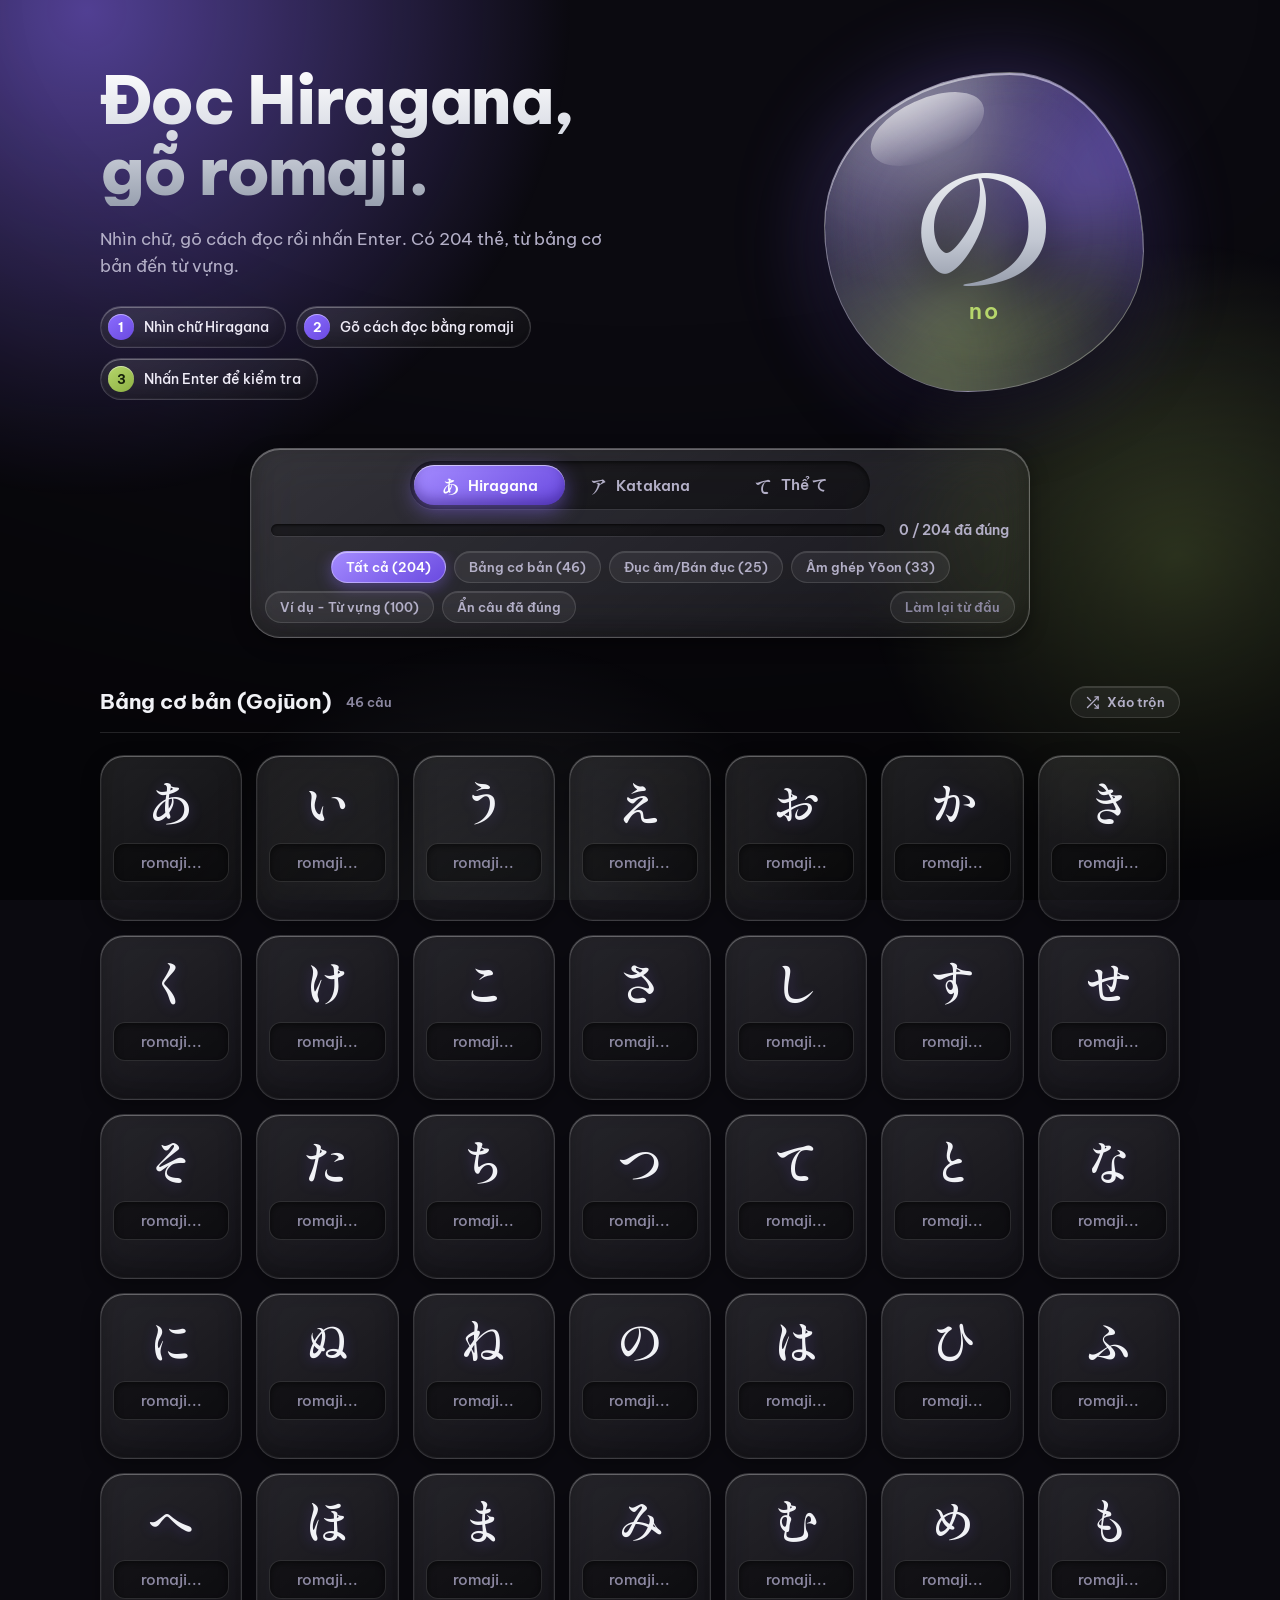
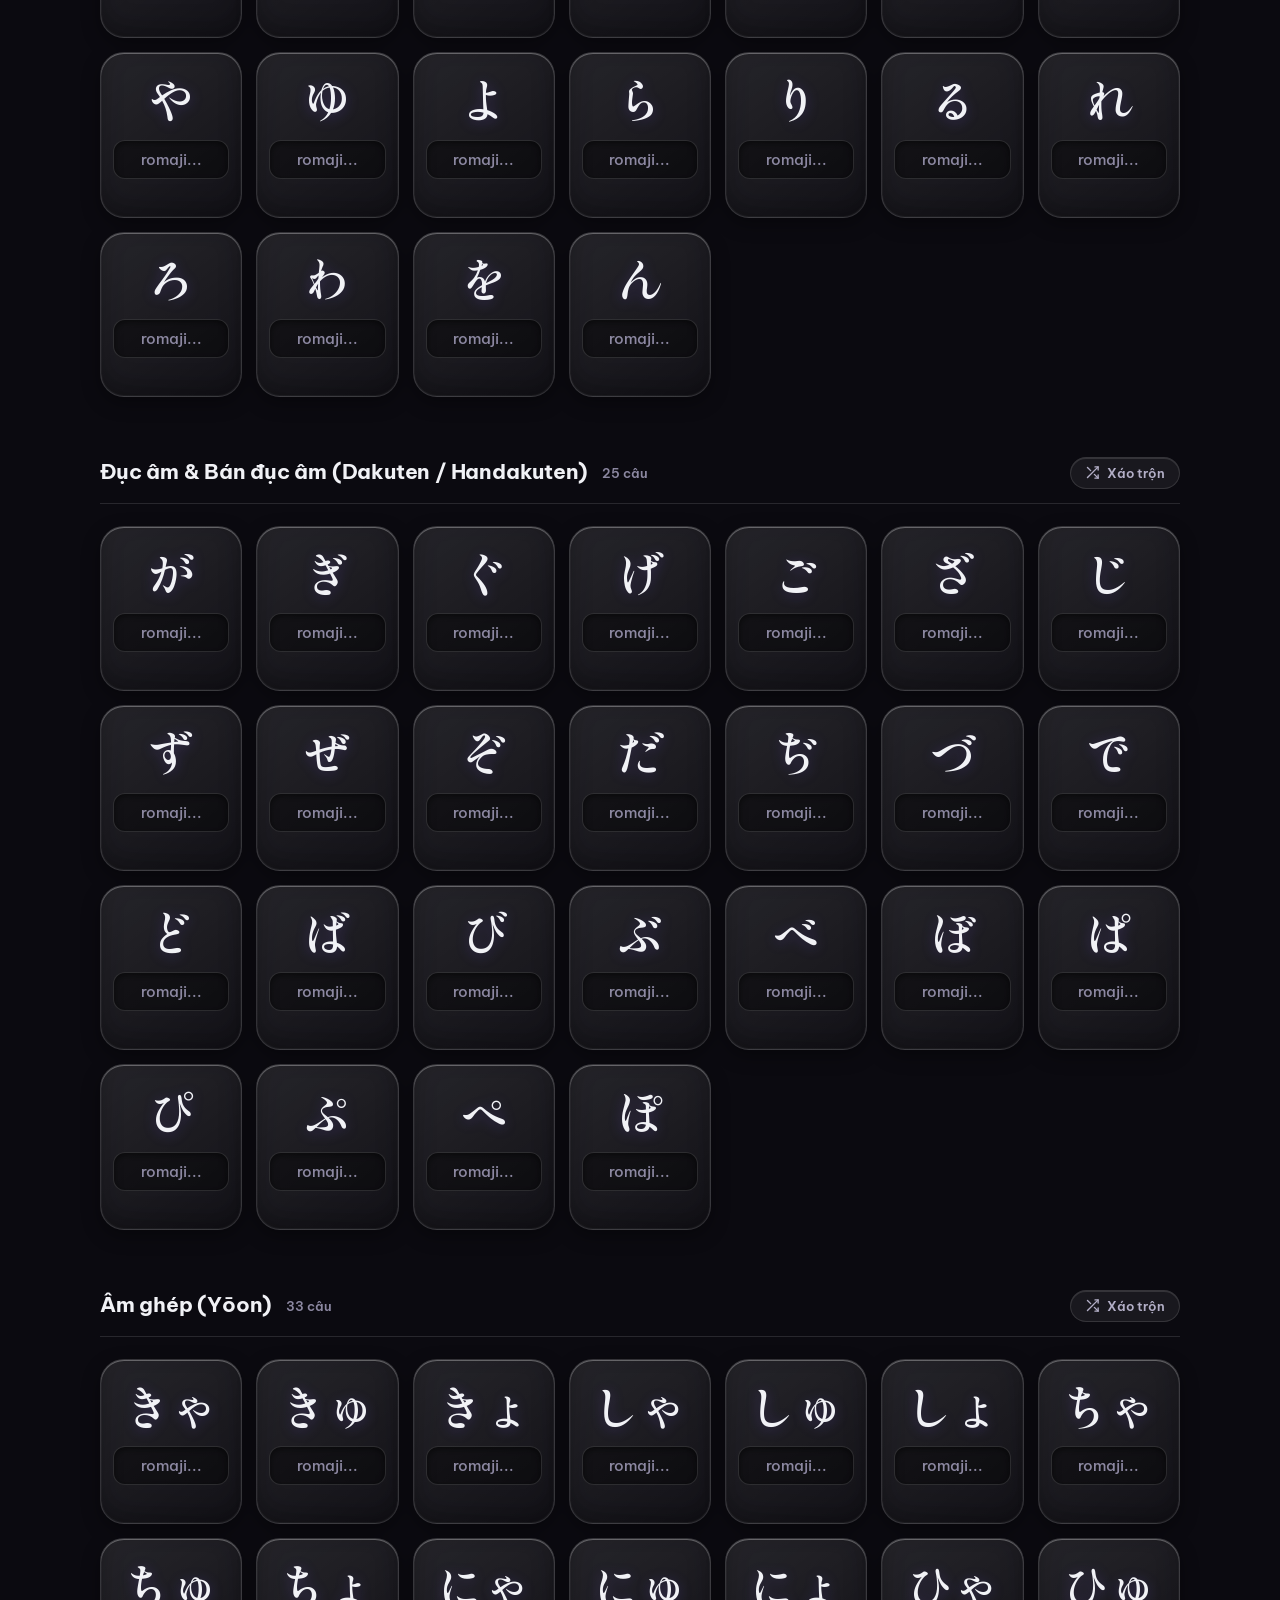
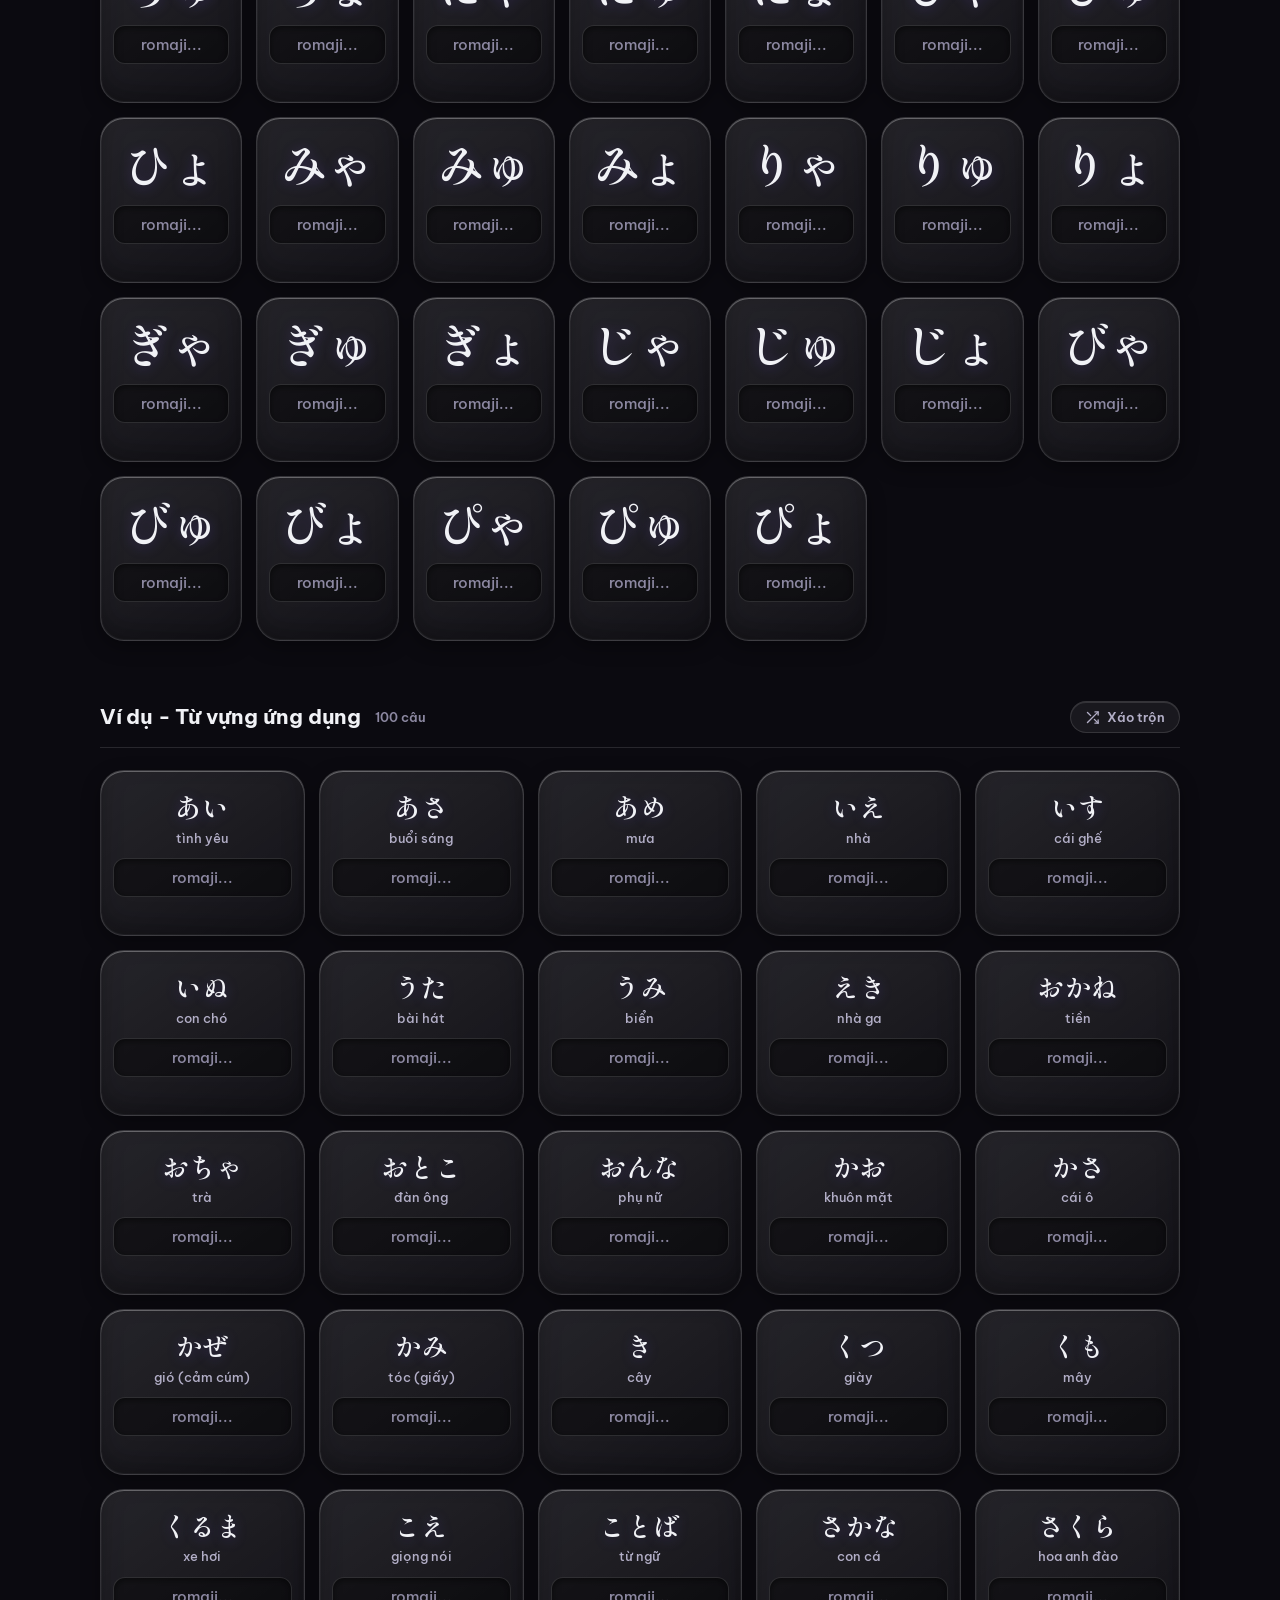
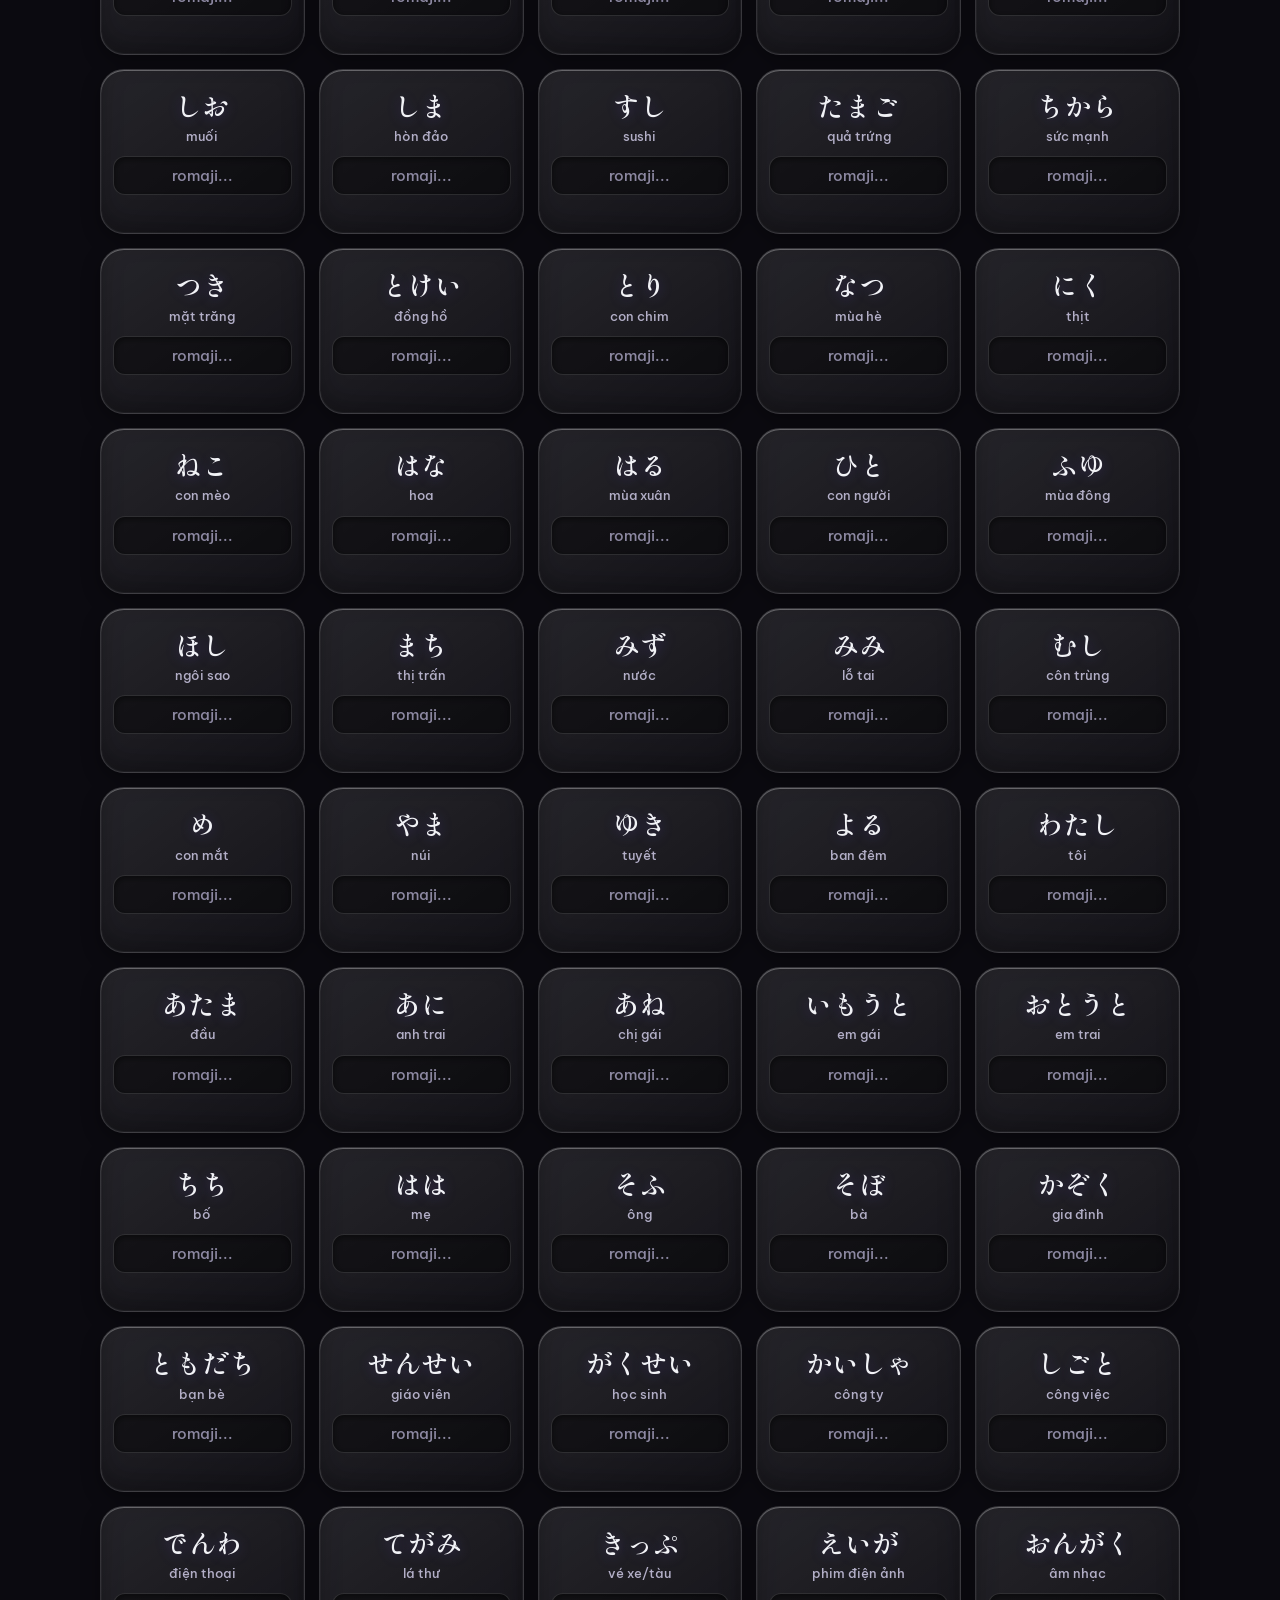
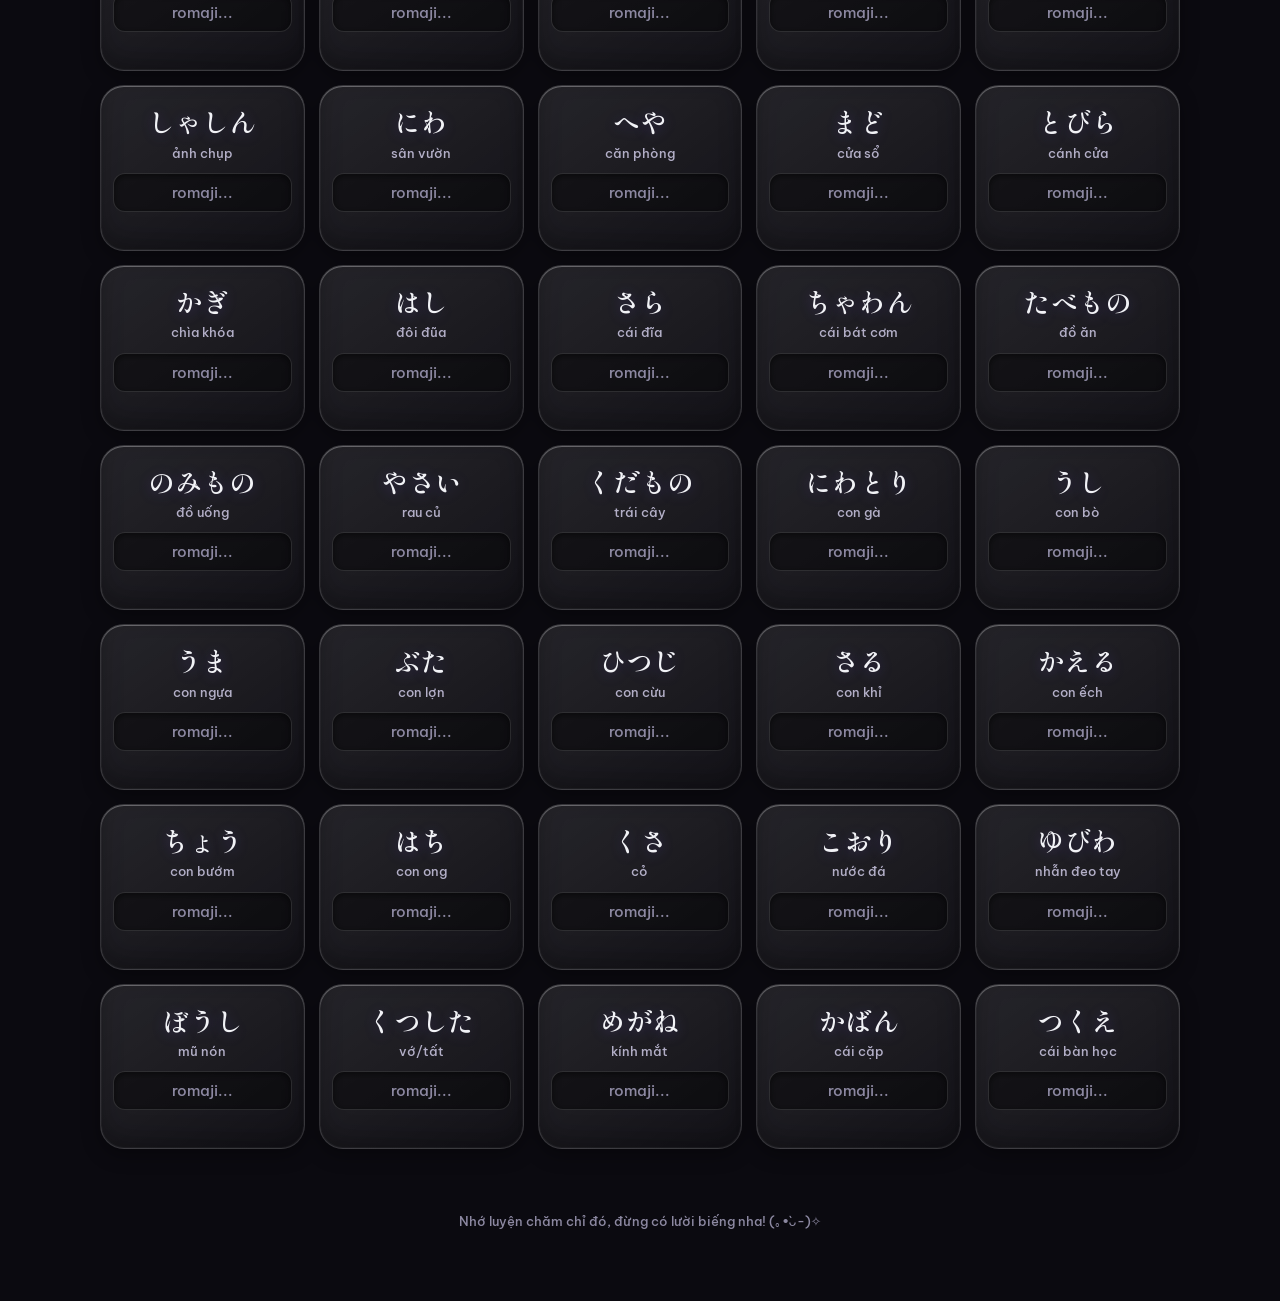
==== index.html @ 53a05c2a "Rename nihongo.html to index.html" ====
<!DOCTYPE html>
<html lang="vi">
<head>
<meta charset="UTF-8">
<meta name="viewport" content="width=device-width, initial-scale=1.0">
<meta name="theme-color" content="#0B0A10">
<title>Luyện tập Nihongo → Romaji</title>
<link rel="preconnect" href="https://fonts.googleapis.com">
<link rel="preconnect" href="https://fonts.gstatic.com" crossorigin>
<link href="https://fonts.googleapis.com/css2?family=Be+Vietnam+Pro:wght@400;500;600;700;800&family=Shippori+Mincho:wght@500;600;700&display=swap" rel="stylesheet">
<script src="nihongo.js"></script>
<link rel="stylesheet" href="nihongo.css">
</head>

<body>

<div class="bg" aria-hidden="true"><i class="b1"></i><i class="b2"></i><i class="b3"></i></div>

<header class="hero">
  <div class="hero-copy" id="heroCopy">
    <h1 id="heroTitle">Đọc Hiragana,
gõ romaji.</h1>
    <p class="hero-sub" id="heroSub">Nhìn chữ, gõ cách đọc rồi nhấn Enter.</p>
    <ol class="hero-steps">
      <li><b>1</b><span id="heroS1">Nhìn chữ Hiragana</span></li>
      <li><b>2</b><span id="heroS2">Gõ cách đọc bằng romaji</span></li>
      <li><b>3</b><span id="heroS3">Nhấn Enter để kiểm tra</span></li>
    </ol>
  </div>

  <div class="hero-orb" aria-hidden="true">
    <div class="orb-stage">
      <div class="orb-glass"><div class="orb-swirl"></div></div>
      <div class="orb-content">
        <span class="orb-kana" id="orbKana" lang="ja">あ</span>
        <span class="orb-romaji" id="orbRomaji">a</span>
      </div>
    </div>
  </div>
</header>

<div id="dockSentinel"></div>

<div class="topbar" id="topbar">
  <div class="mode-row" id="modeRow" data-mode="hiragana">
    <span class="mode-thumb" aria-hidden="true"></span>
    <button class="mode-btn active" data-mode="hiragana" aria-pressed="true"><span class="k" lang="ja">あ</span><span>Hiragana</span></button>
    <button class="mode-btn" data-mode="katakana" aria-pressed="false"><span class="k" lang="ja">ア</span><span>Katakana</span></button>
    <button class="mode-btn" data-mode="teform" aria-pressed="false"><span class="k" lang="ja">て</span><span>Thể て</span></button>
  </div>

  <div class="progress-wrap">
    <div class="progress-bar"><div class="progress-fill" id="progressFill"></div></div>
    <div class="progress-label" id="progressLabel">0 / 204 đã đúng</div>
  </div>

  <div class="controls" id="filterControls">
    <button class="chip active" data-filter="all">Tất cả (204)</button>
    <button class="chip" data-filter="gojuon">Bảng cơ bản (46)</button>
    <button class="chip" data-filter="dakuten">Đục âm/Bán đục (25)</button>
    <button class="chip" data-filter="yoon">Âm ghép Yōon (33)</button>
    <button class="chip" data-filter="vidu">Ví dụ - Từ vựng (100)</button>
    <button class="chip ghost" id="toggleHide">Ẩn câu đã đúng</button>
    <button class="chip reset" id="resetBtn">Làm lại từ đầu</button>
  </div>

  <div class="tf-bar" id="tfBar">
    <span class="tf-stat ok">Đúng <b id="tfCorrect">0</b></span>
    <span class="tf-stat no">Sai <b id="tfWrong">0</b></span>
    <button class="tf-submit" id="tfSubmit" type="button">Nộp bài</button>
  </div>

  <button class="toolbar-toggle" id="toolbarToggle"><span>Hiện thanh lọc</span><span class="chev">▾</span></button>
</div>

<main id="main-hiragana"></main>
<main id="main-katakana" class="hidden"></main>

<main id="main-teform" class="hidden">
  <section class="section">
    <div class="section-title">
      <h2>Động từ thể ます</h2>
      <span class="section-count"><span id="tfTotal">0</span> câu</span>
    </div>

    <p class="tf-hint" id="tfHint">Nhìn động từ thể ます, gõ romaji của thể て.</p>

    <div class="tf-result hidden" id="tfResult">
      <div class="tf-result-head">
        <div>
          <div class="tf-result-label">Kết quả</div>
          <div class="tf-final" id="tfFinal"></div>
          <div class="tf-breakdown" id="tfBreakdown"></div>
        </div>
        <button class="chip" id="tfRetry" type="button">Làm lại từ đầu</button>
      </div>
      <div id="tfReview"></div>
    </div>

    <div class="tf-list" id="tfList"></div>
  </section>
</main>

<footer>Nhớ luyện chăm chỉ đó, đừng có lười biếng nha! (｡•̀ᴗ-)✧</footer>


<script>
const GROUP_TITLES = {
  gojuon: "Bảng cơ bản (Gojūon)",
  dakuten: "Đục âm & Bán đục âm (Dakuten / Handakuten)",
  yoon: "Âm ghép (Yōon)",
  vidu: "Ví dụ - Từ vựng ứng dụng"
};

const MODES = {
  hiragana: { items: HIRAGANA, mainId: "main-hiragana" },
  katakana: { items: KATAKANA, mainId: "main-katakana" },
  teform:   { items: null,       mainId: "main-teform" }
};

const countKana = (o) => Object.values(o).reduce((s,g)=>s+g.length,0);
const TOTAL = countKana(HIRAGANA);
const correctCount = { hiragana: 0, katakana: 0, teform: 0 };
const PROGRESS_SUFFIX = { hiragana: "đã đúng", katakana: "đã đúng", teform: "đã làm" };
let hideCorrect = false;
let currentFilter = "all";
let currentMode = "hiragana";

const progressFill = document.getElementById("progressFill");
const progressLabel = document.getElementById("progressLabel");

function normalize(str){
  return str.trim().toLowerCase();
}

function buildSection(mode, key, items){
  const section = document.createElement("section");
  section.className = "section";
  section.dataset.group = key;

  const titleWrap = document.createElement("div");
  titleWrap.className = "section-title";
  titleWrap.innerHTML = `<h2>${GROUP_TITLES[key]}</h2><span class="section-count">${items.length} câu</span>`;

  const shuffleBtn = document.createElement("button");
  shuffleBtn.className = "shuffle-btn";
  shuffleBtn.type = "button";
  shuffleBtn.innerHTML = '<svg width="15" height="15" viewBox="0 0 24 24" fill="none" stroke="currentColor" stroke-width="2.2" stroke-linecap="round" stroke-linejoin="round" aria-hidden="true"><path d="M16 3h5v5"/><path d="M4 20 21 3"/><path d="M21 16v5h-5"/><path d="m15 15 6 6"/><path d="M4 4l5 5"/></svg><span>Xáo trộn</span>';
  titleWrap.appendChild(shuffleBtn);

  section.appendChild(titleWrap);

  const grid = document.createElement("div");
  grid.className = "grid";

  shuffleBtn.addEventListener("click", ()=>{
    const cards = Array.from(grid.children);
    for(let i = cards.length - 1; i > 0; i--){
      const j = Math.floor(Math.random() * (i + 1));
      [cards[i], cards[j]] = [cards[j], cards[i]];
    }
    grid.style.opacity = ".4";
    grid.style.transform = "scale(.99)";
    setTimeout(()=>{
      cards.forEach(c => grid.appendChild(c));
      grid.style.opacity = "1";
      grid.style.transform = "scale(1)";
    }, 140);
  });

  items.forEach((item) => {
    const [kana, answer, meaning] = item;
    const answers = Array.isArray(answer) ? answer : [answer];

    const card = document.createElement("div");
    card.className = "card";
    card.dataset.group = key;
    if(meaning) card.classList.add("word-card");

    const kanaEl = document.createElement("div");
    kanaEl.className = "kana";
    kanaEl.lang = "ja";
    kanaEl.textContent = kana;

    let meaningEl = null;
    if(meaning){
      meaningEl = document.createElement("div");
      meaningEl.className = "meaning";
      meaningEl.textContent = meaning;
    }

    const input = document.createElement("input");
    input.type = "text";
    input.autocomplete = "off";
    input.autocapitalize = "off";
    input.spellcheck = false;
    input.placeholder = "romaji...";
    input.setAttribute("aria-label", `Romaji của ${kana}`);

    const fb = document.createElement("div");
    fb.className = "fb";

    const retryBtn = document.createElement("button");
    retryBtn.className = "retry-btn";
    retryBtn.type = "button";
    retryBtn.innerHTML = "↺";
    retryBtn.title = "Làm lại chữ này";
    retryBtn.addEventListener("click", (e)=>{
      e.stopPropagation();
      card.classList.remove("correct","wrong");
      input.value = "";
      input.disabled = false;
      fb.textContent = "";
      fb.className = "fb";
      correctCount[mode]--;
      updateProgress();
      if(hideCorrect) applyFilters();
      input.focus();
    });

    function check(){
      if(card.classList.contains("correct")) return;
      const val = normalize(input.value);
      if(!val) return;
      if(answers.map(normalize).includes(val)){
        card.classList.remove("wrong");
        card.classList.add("correct");
        fb.textContent = "Đúng rồi đó! ✓";
        fb.className = "fb ok";
        input.disabled = true;
        correctCount[mode]++;
        updateProgress();
        if(hideCorrect) applyFilters();
      } else {
        card.classList.remove("correct");
        card.classList.add("wrong");
        fb.textContent = "Sai rồi, sửa lại đi!";
        fb.className = "fb no";
        setTimeout(()=>card.classList.remove("wrong"), 320);
      }
    }

    input.addEventListener("keydown", (e)=>{
      if(e.key === "Enter") check();
    });
    input.addEventListener("blur", check);
    input.addEventListener("input", ()=>{
      input.classList.remove("typing");
      void input.offsetWidth;
      input.classList.add("typing");
    });

    card.appendChild(kanaEl);
    if(meaningEl) card.appendChild(meaningEl);
    card.appendChild(input);
    card.appendChild(fb);
    card.appendChild(retryBtn);
    grid.appendChild(card);
  });

  section.appendChild(grid);
  document.getElementById(MODES[mode].mainId).appendChild(section);
}

function updateProgress(){
  const total = currentMode === "teform" ? て.length : TOTAL;
  const done = correctCount[currentMode];
  const pct = Math.round((done/total)*100);
  progressFill.style.setProperty("--p", pct);
  progressLabel.textContent = `${done} / ${total} ${PROGRESS_SUFFIX[currentMode]}`;
}

function applyFilters(){
  if(currentMode === "teform") return; // bộ lọc chỉ dành cho Hiragana / Katakana
  const activeMain = document.getElementById(MODES[currentMode].mainId);
  activeMain.querySelectorAll(".section").forEach(section=>{
    const match = currentFilter === "all" || section.dataset.group === currentFilter;
    section.classList.toggle("hidden", !match);
  });
  if(hideCorrect){
    activeMain.querySelectorAll(".card.correct").forEach(c=>c.classList.add("hidden"));
  } else {
    activeMain.querySelectorAll(".card.correct").forEach(c=>c.classList.remove("hidden"));
  }
}

Object.entries(MODES).forEach(([mode, cfg])=>{
  if(!cfg.items) return; // teform không dùng buildSection
  Object.entries(cfg.items).forEach(([key, items]) => buildSection(mode, key, items));
});
updateProgress();

/* ---------- Hero: nội dung đổi theo chế độ ---------- */
const HERO = {
  hiragana: {
    title: "Đọc Hiragana,\ngõ romaji.",
    sub: `Nhìn chữ, gõ cách đọc rồi nhấn Enter. Có ${countKana(HIRAGANA)} thẻ, từ bảng cơ bản đến từ vựng.`,
    steps: ["Nhìn chữ Hiragana", "Gõ cách đọc bằng romaji", "Nhấn Enter để kiểm tra"]
  },
  katakana: {
    title: "Đọc Katakana,\ngõ romaji.",
    sub: `Katakana dùng cho từ mượn và tên nước ngoài. Có ${countKana(KATAKANA)} thẻ; âm kéo dài ー gõ bằng dấu - hoặc nguyên âm đôi.`,
    steps: ["Nhìn chữ Katakana", "Gõ cách đọc bằng romaji", "Nhấn Enter để kiểm tra"]
  },
  teform: {
    title: "Chia động từ\nsang thể て.",
    sub: `Nhìn động từ thể ます rồi gõ romaji của thể て. Có ${て.length} câu, nộp bài để xem điểm và các câu cần ôn.`,
    steps: ["Nhìn động từ thể ます", "Gõ romaji của thể て", "Nhấn Enter để chuyển câu"]
  }
};

const heroCopy = document.getElementById("heroCopy");
const heroTitle = document.getElementById("heroTitle");
const heroSub = document.getElementById("heroSub");
const heroSteps = [1,2,3].map(n => document.getElementById("heroS" + n));
const orbKana = document.getElementById("orbKana");
const orbRomaji = document.getElementById("orbRomaji");
let orbIdx = -1;
let orbShown = null;

function orbPool(mode){
  if(mode === "teform") return [["て", "te"]];
  const src = mode === "katakana" ? KATAKANA : HIRAGANA;
  return src.gojuon.map(([k, a]) => [k, Array.isArray(a) ? a[0] : a]);
}
function swapOrb(k, r){
  orbKana.classList.remove("in");
  orbRomaji.classList.remove("in");
  void orbKana.offsetWidth;
  orbKana.textContent = k;
  orbRomaji.textContent = r;
  orbShown = k;
  orbKana.classList.add("in");
  orbRomaji.classList.add("in");
}
function orbNext(){
  const pool = orbPool(currentMode);
  if(pool.length === 1){
    if(orbShown !== pool[0][0]) swapOrb(pool[0][0], pool[0][1]);
    return;
  }
  let n;
  do { n = Math.floor(Math.random() * pool.length); } while(n === orbIdx);
  orbIdx = n;
  swapOrb(pool[n][0], pool[n][1]);
}
function setHero(mode, animate){
  const h = HERO[mode];
  heroTitle.textContent = h.title;
  heroSub.textContent = h.sub;
  heroSteps.forEach((el, i) => { el.textContent = h.steps[i]; });
  if(animate){
    heroCopy.classList.remove("swap");
    void heroCopy.offsetWidth;
    heroCopy.classList.add("swap");
  }
  orbIdx = -1;
  orbShown = null;
  orbNext();
}
const reduceMotion = window.matchMedia && window.matchMedia("(prefers-reduced-motion: reduce)").matches;
if(!reduceMotion) setInterval(orbNext, 2800);

/* ---------- Chuyển chế độ ---------- */
const modeRow = document.getElementById("modeRow");
const MODE_INDEX = { hiragana: 0, katakana: 1, teform: 2 };
const topbarEl = document.getElementById("topbar");
const toolbarToggle = document.getElementById("toolbarToggle");

document.querySelectorAll("#modeRow .mode-btn").forEach(btn=>{
  btn.addEventListener("click", ()=>{
    if(btn.dataset.mode === currentMode) return;
    document.querySelectorAll("#modeRow .mode-btn").forEach(b=>{
      b.classList.remove("active");
      b.setAttribute("aria-pressed", "false");
    });
    btn.classList.add("active");
    btn.setAttribute("aria-pressed", "true");
    modeRow.dataset.mode = btn.dataset.mode;
    modeRow.style.setProperty("--i", MODE_INDEX[btn.dataset.mode]);

    const oldMain = document.getElementById(MODES[currentMode].mainId);
    oldMain.classList.add("fade-out");

    setTimeout(()=>{
      oldMain.classList.add("hidden");
      oldMain.classList.remove("fade-out");

      currentMode = btn.dataset.mode;
      topbarEl.classList.toggle("mode-teform", currentMode === "teform");
      const newMain = document.getElementById(MODES[currentMode].mainId);
      newMain.classList.remove("hidden");
      newMain.classList.add("fade-out");
      void newMain.offsetWidth;
      newMain.classList.remove("fade-out");

      setHero(currentMode, true);
      updateProgress();
      applyFilters();
    }, 220);
  });
});
setHero(currentMode, false);

/* ---------- Dock thu gọn khi cuộn ---------- */
const dockSentinel = document.getElementById("dockSentinel");

function updateTopbarState(){
  const stick = dockSentinel.getBoundingClientRect().top + window.scrollY - 12;
  const y = window.scrollY;
  const wasCollapsed = topbarEl.classList.contains("collapsed");
  // độ trễ (hysteresis) để thanh không nhấp nháy khi co/giãn
  const collapsed = wasCollapsed ? y > stick + 30 : y > stick + 110;
  topbarEl.classList.toggle("collapsed", collapsed);
  topbarEl.classList.toggle("scrolled", y >= stick);
  if(!collapsed){
    topbarEl.classList.remove("force-expanded");
    toolbarToggle.querySelector("span").textContent = "Hiện thanh lọc";
  }
}
window.addEventListener("scroll", updateTopbarState, { passive: true });
window.addEventListener("resize", updateTopbarState);
updateTopbarState();

toolbarToggle.addEventListener("click", ()=>{
  const isForced = topbarEl.classList.toggle("force-expanded");
  toolbarToggle.querySelector("span").textContent = isForced ? "Ẩn thanh lọc" : "Hiện thanh lọc";
});

document.querySelectorAll("#filterControls .chip[data-filter]").forEach(btn=>{
  btn.addEventListener("click", ()=>{
    document.querySelectorAll("#filterControls .chip[data-filter]").forEach(b=>b.classList.remove("active"));
    btn.classList.add("active");
    currentFilter = btn.dataset.filter;
    applyFilters();
  });
});

document.getElementById("toggleHide").addEventListener("click", (e)=>{
  hideCorrect = !hideCorrect;
  e.target.classList.toggle("active", hideCorrect);
  e.target.textContent = hideCorrect ? "Hiện câu đã đúng" : "Ẩn câu đã đúng";
  applyFilters();
});

document.getElementById("resetBtn").addEventListener("click", ()=>{
  const activeMain = document.getElementById(MODES[currentMode].mainId);
  activeMain.querySelectorAll(".card").forEach(card=>{
    card.classList.remove("correct","wrong","hidden");
    const input = card.querySelector("input");
    input.value = "";
    input.disabled = false;
    const fb = card.querySelector(".fb");
    fb.textContent = "";
    fb.className = "fb";
  });
  correctCount[currentMode] = 0;
  updateProgress();
});

/* ---------- Vệt sáng kính đi theo con trỏ ---------- */
document.addEventListener("pointermove", (e)=>{
  const t = e.target.closest && e.target.closest(".card, .tf-row, .tf-result");
  if(!t) return;
  const r = t.getBoundingClientRect();
  t.style.setProperty("--mx", (e.clientX - r.left) + "px");
  t.style.setProperty("--my", (e.clientY - r.top) + "px");
}, { passive: true });
</script>

<script>
// ===== Chế độ Thể て =====
(function(){
  function normalizeRomaji(s){
    let x = s.toLowerCase().trim().replace(/[\s'\-]/g,'');
    const subs = [
      [/sya/g,'sha'],[/syu/g,'shu'],[/syo/g,'sho'],
      [/tya/g,'cha'],[/tyu/g,'chu'],[/tyo/g,'cho'],
      [/zya/g,'ja'],[/zyu/g,'ju'],[/zyo/g,'jo'],
      [/si/g,'shi'],[/ti/g,'chi'],[/tu/g,'tsu'],
      [/zi/g,'ji'],[/di/g,'ji'],[/du/g,'zu'],
      [/hu/g,'fu'],[/wo/g,'o'],
      [/tch/g,'cch']
    ];
    subs.forEach(([re,rep]) => { x = x.replace(re, rep); });
    x = x.replace(/ou/g,'o').replace(/uu/g,'u').replace(/ii/g,'i').replace(/ee/g,'e').replace(/aa/g,'a');
    return x;
  }

  const listEl = document.getElementById('tfList');
  const submitBtn = document.getElementById('tfSubmit');
  const hintLine = document.getElementById('tfHint');
  const resultEl = document.getElementById('tfResult');
  const reviewEl = document.getElementById('tfReview');
  const HINT_DEFAULT = hintLine.textContent;

  document.getElementById('tfTotal').textContent = て.length;

  let rows = [], inputs = [], fbEls = [];
  let answered = [];
  let correct = 0, wrong = 0, finished = false;

  function updateScore(){
    document.getElementById('tfCorrect').textContent = correct;
    document.getElementById('tfWrong').textContent = wrong;
    // thanh tiến độ ở đầu trang (dùng chung với Hiragana / Katakana)
    correctCount.teform = answered.filter(Boolean).length;
    updateProgress();
  }

  function buildList(){
    listEl.innerHTML = '';
    rows = []; inputs = []; fbEls = [];
    answered = new Array(て.length).fill(false);
    correct = 0; wrong = 0; finished = false;

    て.forEach((item, i) => {
      const [kana, meta, kanaAnswer, romajiAnswer] = item;
      const row = document.createElement('div');
      row.className = 'tf-row';

      const no = document.createElement('div');
      no.className = 'tf-no';
      no.textContent = (i+1) + '.';

      const prompt = document.createElement('div');
      prompt.className = 'tf-prompt';
      const kanaEl = document.createElement('span');
      kanaEl.className = 'tf-kana';
      kanaEl.lang = 'ja';
      kanaEl.textContent = kana;
      prompt.appendChild(kanaEl);
      if (meta){
        const metaEl = document.createElement('span');
        metaEl.className = 'tf-meta';
        metaEl.textContent = `(${meta})`;
        prompt.appendChild(metaEl);
      }

      const input = document.createElement('input');
      input.type = 'text';
      input.autocomplete = 'off';
      input.autocapitalize = 'off';
      input.spellcheck = false;
      input.placeholder = 'romaji';
      input.setAttribute('aria-label', `Thể て của ${kana}`);

      const fb = document.createElement('div');
      fb.className = 'tf-fb';

      row.appendChild(no);
      row.appendChild(prompt);
      row.appendChild(input);
      row.appendChild(fb);
      listEl.appendChild(row);

      rows.push(row);
      inputs.push(input);
      fbEls.push(fb);

      input.addEventListener('keydown', (e) => {
        if (e.key === 'Enter' && !e.isComposing){
          e.preventDefault();
          checkAnswer(i, kanaAnswer, romajiAnswer);
        }
      });
      input.addEventListener('input', () => {
        input.classList.remove('typing');
        void input.offsetWidth; // ép trình duyệt tính lại để animation chạy lại mỗi lần gõ
        input.classList.add('typing');
      });
    });

    updateScore();
  }

  function focusNext(from){
    for (let j = from+1; j < て.length; j++){
      if (!answered[j]){
        inputs[j].focus({ preventScroll: true });
        // chỉ cuộn khi ô kế tiếp bị thanh trên cùng che hoặc nằm ngoài màn hình
        const r = rows[j].getBoundingClientRect();
        if (r.top < 150 || r.bottom > window.innerHeight - 16){
          rows[j].scrollIntoView({ block: 'center', behavior: 'smooth' });
        }
        return;
      }
    }
  }

  function checkAnswer(i, kanaAnswer, romajiAnswer){
    if (finished || answered[i]) return;
    const raw = inputs[i].value.trim();
    answered[i] = true;
    inputs[i].disabled = true;

    const ok = raw.length > 0 && normalizeRomaji(raw) === normalizeRomaji(romajiAnswer);

    if (ok){
      correct++;
      rows[i].classList.add('correct');
      fbEls[i].textContent = 'Đúng rồi đó! ✓';
    } else {
      wrong++;
      rows[i].classList.add('wrong');
      fbEls[i].textContent = raw ? `Sai — đúng: ${romajiAnswer}` : `Bỏ trống — đúng: ${romajiAnswer}`;
    }
    updateScore();
    focusNext(i);
    checkAllDone();
  }

  function checkAllDone(){
    if (answered.every(a => a)) finishQuiz('done');
  }

  function addReview(title, list){
    if (!list.length) return;
    const block = document.createElement('div');
    block.className = 'tf-review-block';

    const h = document.createElement('h3');
    h.textContent = `${title} (${list.length})`;

    const ul = document.createElement('ul');
    list.forEach(({kana, meta, kanaAnswer, romajiAnswer}) => {
      const li = document.createElement('li');

      const q = document.createElement('div');
      q.className = 'tf-rv-q';
      const qk = document.createElement('span');
      qk.lang = 'ja';
      qk.textContent = kana;
      q.appendChild(qk);
      if (meta){
        const qm = document.createElement('small');
        qm.textContent = `(${meta})`;
        q.appendChild(qm);
      }

      const a = document.createElement('div');
      a.className = 'tf-rv-a';
      const ak = document.createElement('span');
      ak.lang = 'ja';
      ak.textContent = kanaAnswer;
      const ar = document.createElement('small');
      ar.textContent = romajiAnswer;
      a.appendChild(ak);
      a.appendChild(ar);

      li.appendChild(q);
      li.appendChild(a);
      ul.appendChild(li);
    });

    block.appendChild(h);
    block.appendChild(ul);
    reviewEl.appendChild(block);
  }

  submitBtn.addEventListener('click', () => {
    if (!finished) finishQuiz('manual');
  });

  function finishQuiz(reason){
    if (finished) return;
    finished = true;
    submitBtn.disabled = true;

    const missed = [], wrongList = [];
    て.forEach((item, i) => {
      const [kana, meta, kanaAnswer, romajiAnswer] = item;
      if (!answered[i]){
        inputs[i].disabled = true;
        rows[i].classList.add('missed');
        fbEls[i].textContent = `Chưa làm — đúng: ${romajiAnswer}`;
        missed.push({kana, meta, kanaAnswer, romajiAnswer});
      } else if (rows[i].classList.contains('wrong')){
        wrongList.push({kana, meta, kanaAnswer, romajiAnswer});
      }
    });

    const total = て.length;
    const pct = Math.round((correct/total)*100);
    document.getElementById('tfFinal').textContent = `${correct} / ${total} (${pct}%)`;
    document.getElementById('tfBreakdown').textContent =
      `Đúng ${correct}, sai ${wrongList.length}, chưa làm ${missed.length}`;

    reviewEl.innerHTML = '';
    addReview('Câu sai', wrongList);
    addReview('Chưa làm', missed);
    if (!wrongList.length && !missed.length){
      const p = document.createElement('p');
      p.className = 'tf-perfect';
      p.textContent = 'Đúng hết cả rồi, giỏi quá! 🎉';
      reviewEl.appendChild(p);
    }

    hintLine.textContent = reason === 'done'
      ? 'Đã làm hết tất cả các câu.'
      : 'Đã nộp bài. Những câu chưa làm được tô màu tím.';

    resultEl.classList.remove('hidden');
    resultEl.scrollIntoView({ behavior: 'smooth', block: 'start' });
  }

  document.getElementById('tfRetry').addEventListener('click', () => {
    resultEl.classList.add('hidden');
    reviewEl.innerHTML = '';
    hintLine.textContent = HINT_DEFAULT;
    submitBtn.disabled = false;
    buildList();
    window.scrollTo({ top: 0, behavior: 'smooth' });
    inputs[0].focus({ preventScroll: true });
  });

  buildList();
})();
</script>
</body>
</html>
---- nihongo.css ----
:root{
  --void:#0B0A10;
  --violet:#8B6CFF;
  --violet-2:#6A4AE0;
  --violet-soft:rgba(139,108,255,.22);
  --matcha:#B6D66B;
  --matcha-2:#8CB043;
  --matcha-soft:rgba(182,214,107,.16);
  --metal-1:#F1F2F6;
  --metal-2:#B7BDC9;
  --metal-3:#7E8594;
  --text:#EFECF7;
  --text-2:#B3AFC7;
  --text-3:#8C88A1;
  --rose:#FF7B95;
  --rose-soft:rgba(255,123,149,.14);
  --line:rgba(255,255,255,.12);
  --line-strong:rgba(255,255,255,.22);

  --glass:linear-gradient(145deg, rgba(255,255,255,.11), rgba(255,255,255,.035));
  --glass-strong:linear-gradient(145deg, rgba(255,255,255,.18), rgba(255,255,255,.06));
  --spec:inset 0 1px 0 rgba(255,255,255,.28), inset 0 0 0 1px rgba(255,255,255,.04), inset 0 -10px 22px rgba(0,0,0,.28);
  --shadow-1:0 6px 18px rgba(0,0,0,.35);
  --shadow-2:0 18px 44px rgba(0,0,0,.5);

  --ease:cubic-bezier(.22,1,.36,1);
  --spring:cubic-bezier(.34,1.45,.5,1);
  --font-ui:'Be Vietnam Pro',system-ui,-apple-system,'Segoe UI',sans-serif;
  --font-kana:'Shippori Mincho','Hiragino Mincho ProN','Yu Mincho','Noto Serif JP',serif;
}

*{box-sizing:border-box;}
html{scroll-behavior:smooth; background:var(--void); overflow-anchor:none;}
body{
  margin:0;
  min-height:100vh;
  font-family:var(--font-ui);
  color:var(--text);
  padding-bottom:72px;
  overflow-anchor:none;
  -webkit-font-smoothing:antialiased;
}
:focus-visible{outline:2px solid var(--matcha); outline-offset:2px;}
.hidden{display:none !important;}

/* ========== Nền: chất lỏng tím / matcha / xám kim loại ========== */
.bg{position:fixed; inset:0; z-index:-1; overflow:hidden; pointer-events:none;}
.bg i{position:absolute; border-radius:50%; will-change:transform;}
.bg .b1{
  width:72vmax; height:72vmax; left:-22vmax; top:-28vmax;
  background:radial-gradient(circle at 40% 40%, rgba(139,108,255,.55), rgba(139,108,255,0) 62%);
  animation:drift1 26s ease-in-out infinite alternate;
}
.bg .b2{
  width:56vmax; height:56vmax; right:-20vmax; top:22vh;
  background:radial-gradient(circle, rgba(182,214,107,.30), rgba(182,214,107,0) 62%);
  animation:drift2 32s ease-in-out infinite alternate;
}
.bg .b3{
  width:62vmax; height:62vmax; left:8vw; bottom:-38vmax;
  background:radial-gradient(circle, rgba(154,161,174,.30), rgba(154,161,174,0) 62%);
  animation:drift3 38s ease-in-out infinite alternate;
}
.bg::after{
  content:""; position:absolute; inset:0;
  background:radial-gradient(120% 90% at 50% 0%, transparent 40%, rgba(0,0,0,.5));
}
@keyframes drift1{from{transform:translate3d(0,0,0) scale(1);} to{transform:translate3d(9vmax,7vmax,0) scale(1.15);}}
@keyframes drift2{from{transform:translate3d(0,0,0) scale(1.05);} to{transform:translate3d(-10vmax,-8vmax,0) scale(.9);}}
@keyframes drift3{from{transform:translate3d(0,0,0) scale(.95);} to{transform:translate3d(12vmax,-6vmax,0) scale(1.12);}}

/* ========== Hero: nói rõ web này để làm gì ========== */
.hero{
  max-width:1120px;
  margin:0 auto;
  padding:64px 20px 48px;
  display:grid;
  grid-template-columns:minmax(0,1.25fr) minmax(0,.75fr);
  align-items:center;
  gap:36px;
}
.hero-copy > *{animation:rise .9s var(--ease) backwards;}
.hero-copy > :nth-child(1){animation-delay:.05s;}
.hero-copy > :nth-child(2){animation-delay:.16s;}
.hero-copy > :nth-child(3){animation-delay:.27s;}
.hero-copy.swap > *{animation:swapIn .45s var(--ease) backwards; animation-delay:0s;}
@keyframes rise{from{opacity:0; transform:translateY(22px);} to{opacity:1; transform:none;}}
@keyframes swapIn{from{opacity:0; transform:translateY(8px);} to{opacity:1; transform:none;}}

.hero h1{
  margin:0;
  font-weight:800;
  font-size:clamp(2.3rem,5.6vw,4.2rem);
  line-height:1.06;
  letter-spacing:-.025em;
  white-space:pre-line;
  background:linear-gradient(180deg,#FFFFFF 0%,#DCDFE7 45%,#98A0AF 100%);
  -webkit-background-clip:text;
  background-clip:text;
  color:transparent;
}
.hero-sub{
  margin:20px 0 0;
  max-width:48ch;
  font-size:1.05rem;
  line-height:1.6;
  color:var(--text-2);
}
.hero-steps{
  list-style:none;
  margin:26px 0 0;
  padding:0;
  display:flex;
  flex-wrap:wrap;
  gap:10px;
}
.hero-steps li{
  display:flex;
  align-items:center;
  gap:10px;
  padding:7px 16px 7px 7px;
  border-radius:999px;
  background:var(--glass);
  border:1px solid var(--line);
  box-shadow:var(--spec);
  font-size:14px;
  font-weight:500;
}
.hero-steps b{
  width:26px; height:26px;
  border-radius:50%;
  display:grid; place-items:center;
  font-size:12.5px; font-weight:700;
  color:#fff;
  background:linear-gradient(145deg,var(--violet),var(--violet-2));
  box-shadow:inset 0 1px 0 rgba(255,255,255,.45);
}
.hero-steps li:last-child b{
  background:linear-gradient(145deg,var(--matcha),var(--matcha-2));
  color:#16210A;
}

.hero-orb{
  position:relative;
  justify-self:center;
  width:clamp(210px,27vw,320px);
  aspect-ratio:1;
  animation:floaty 7s ease-in-out infinite;
}
.orb-stage{position:absolute; inset:0; animation:orbEnter 1.2s var(--ease) backwards .1s;}
@keyframes floaty{0%,100%{transform:translateY(0);} 50%{transform:translateY(-10px);}}
@keyframes orbEnter{from{opacity:0; transform:scale(.7);} to{opacity:1; transform:none;}}

.orb-glass{
  position:absolute; inset:0;
  border-radius:58% 42% 55% 45% / 48% 56% 44% 52%;
  background:
    radial-gradient(120% 120% at 25% 12%, rgba(255,255,255,.30), rgba(255,255,255,.04) 46%),
    linear-gradient(145deg, rgba(139,108,255,.38), rgba(182,214,107,.14));
  border:1px solid rgba(255,255,255,.32);
  -webkit-backdrop-filter:blur(18px) saturate(180%);
  backdrop-filter:blur(18px) saturate(180%);
  box-shadow:
    inset 0 2px 0 rgba(255,255,255,.55),
    inset 0 -22px 44px rgba(20,10,60,.55),
    inset 14px 0 32px rgba(182,214,107,.12),
    0 30px 60px rgba(0,0,0,.55),
    0 0 90px rgba(139,108,255,.32);
  animation:morph 14s ease-in-out infinite alternate;
  overflow:hidden;
}
.orb-glass::before{
  content:""; position:absolute;
  left:13%; top:8%; width:38%; height:19%;
  border-radius:50%;
  background:linear-gradient(rgba(255,255,255,.6), rgba(255,255,255,0));
  transform:rotate(-24deg);
  z-index:2;
}
.orb-swirl{position:absolute; inset:0; opacity:.6;}
.orb-swirl::before{
  content:""; position:absolute; inset:-40%;
  background:conic-gradient(from 0deg, transparent, rgba(139,108,255,.75), transparent 34%, rgba(182,214,107,.6) 55%, transparent 74%, rgba(200,205,216,.5));
  filter:blur(30px);
  animation:spin 18s linear infinite;
}
@keyframes spin{to{transform:rotate(360deg);}}
@keyframes morph{
  0%{border-radius:58% 42% 55% 45% / 48% 56% 44% 52%;}
  33%{border-radius:44% 56% 42% 58% / 56% 44% 58% 42%;}
  66%{border-radius:52% 48% 60% 40% / 42% 58% 46% 54%;}
  100%{border-radius:40% 60% 46% 54% / 54% 42% 60% 46%;}
}
.orb-content{
  position:absolute; inset:0;
  display:flex; flex-direction:column; align-items:center; justify-content:center;
  gap:2px;
  filter:drop-shadow(0 8px 20px rgba(0,0,0,.5));
  z-index:3;
}
.orb-kana{
  font-family:var(--font-kana);
  font-weight:700;
  font-size:clamp(96px,13vw,158px);
  line-height:1;
  background:linear-gradient(180deg,#FFFFFF 0%,#C3C8D3 65%,#8E95A4 100%);
  -webkit-background-clip:text;
  background-clip:text;
  color:transparent;
}
.orb-romaji{
  font-weight:600;
  font-size:clamp(16px,2vw,22px);
  letter-spacing:.1em;
  color:var(--matcha);
  min-height:1.4em;
}
.orb-kana.in{animation:orbIn .8s var(--ease) backwards;}
.orb-romaji.in{animation:orbIn .8s .35s var(--ease) backwards;}
@keyframes orbIn{
  from{opacity:0; transform:translateY(12px) scale(.92); filter:blur(8px);}
  to{opacity:1; transform:none; filter:blur(0);}
}

/* ========== Dock: thanh điều khiển kính lỏng ========== */
.topbar{
  position:sticky;
  top:12px;
  z-index:10;
  width:min(780px, calc(100% - 24px));
  margin:0 auto;
  padding:12px 14px 14px;
  border-radius:30px;
  background:var(--glass-strong);
  -webkit-backdrop-filter:blur(28px) saturate(170%);
  backdrop-filter:blur(28px) saturate(170%);
  border:1px solid var(--line-strong);
  box-shadow:var(--spec), var(--shadow-1);
  transition:padding .35s var(--ease), box-shadow .3s var(--ease), border-radius .3s var(--ease);
}
.topbar.scrolled{box-shadow:var(--spec), var(--shadow-2);}
.topbar.collapsed{padding:8px 10px; border-radius:26px;}

.mode-row{
  position:relative;
  display:grid;
  grid-template-columns:repeat(3,1fr);
  max-width:460px;
  margin:0 auto;
  padding:4px;
  border-radius:999px;
  background:rgba(0,0,0,.38);
  box-shadow:inset 0 2px 5px rgba(0,0,0,.6), 0 1px 0 rgba(255,255,255,.08);
  --i:0;
}
.mode-thumb{
  position:absolute;
  top:4px; bottom:4px; left:4px;
  width:calc((100% - 8px) / 3);
  border-radius:999px;
  transform:translateX(calc(var(--i) * 100%));
  transition:transform .6s var(--spring), background .4s var(--ease), box-shadow .4s var(--ease);
  background:linear-gradient(145deg,#A48BFF,var(--violet-2));
  box-shadow:inset 0 1px 0 rgba(255,255,255,.55), inset 0 -6px 12px rgba(30,10,90,.35), 0 6px 20px rgba(139,108,255,.5);
}
.mode-row[data-mode="katakana"] .mode-thumb{
  background:linear-gradient(145deg,#F1F2F6,#98A0AF);
  box-shadow:inset 0 1px 0 rgba(255,255,255,.9), inset 0 -6px 12px rgba(60,66,80,.35), 0 6px 20px rgba(183,189,201,.35);
}
.mode-row[data-mode="teform"] .mode-thumb{
  background:linear-gradient(145deg,#CBE68A,var(--matcha-2));
  box-shadow:inset 0 1px 0 rgba(255,255,255,.65), inset 0 -6px 12px rgba(50,80,10,.35), 0 6px 20px rgba(182,214,107,.4);
}
.mode-btn{
  position:relative; z-index:1;
  display:flex; align-items:center; justify-content:center; gap:8px;
  padding:10px 8px;
  border:0; background:none;
  border-radius:999px;
  color:var(--text-2);
  font-family:var(--font-ui);
  font-weight:600;
  font-size:15px;
  white-space:nowrap;
  cursor:pointer;
  transition:color .3s var(--ease), padding .3s var(--ease), font-size .3s var(--ease);
}
.mode-btn .k{font-family:var(--font-kana); font-weight:700; font-size:19px; line-height:1;}
.mode-btn:hover{color:var(--text);}
.mode-btn.active{color:#fff;}
.mode-row[data-mode="katakana"] .mode-btn.active,
.mode-row[data-mode="teform"] .mode-btn.active{color:#15131C;}
.topbar.collapsed .mode-btn{padding:6px 8px; font-size:13.5px;}
.topbar.collapsed .mode-btn .k{font-size:16px;}

.topbar .progress-wrap,
.topbar .controls{
  overflow:hidden;
  transition:max-height .38s var(--ease), opacity .28s var(--ease), margin .32s var(--ease);
}
.progress-wrap{
  display:flex; align-items:center; gap:14px;
  max-height:44px;
  margin:12px 6px 0;
}
.progress-bar{
  flex:1;
  height:12px;
  border-radius:99px;
  background:rgba(0,0,0,.42);
  box-shadow:inset 0 1px 3px rgba(0,0,0,.75), 0 1px 0 rgba(255,255,255,.08);
  overflow:hidden;
  position:relative;
}
.progress-fill{
  --p:0;
  position:absolute; inset:0;
  background:linear-gradient(90deg,var(--violet),#9E8CF0 45%,var(--matcha));
  clip-path:inset(0 calc(100% - var(--p) * 1%) 0 0 round 99px);
  transition:clip-path .7s var(--ease);
}
.progress-fill::before{
  content:""; position:absolute; inset:0;
  background:linear-gradient(100deg, transparent 30%, rgba(255,255,255,.45) 50%, transparent 70%);
  background-size:220% 100%;
  animation:sheen 3s linear infinite;
}
.progress-fill::after{
  content:""; position:absolute; left:4px; right:4px; top:2px; height:34%;
  border-radius:99px;
  background:linear-gradient(rgba(255,255,255,.55), rgba(255,255,255,0));
}
@keyframes sheen{from{background-position:120% 0;} to{background-position:-120% 0;}}
.progress-label{
  font-weight:600;
  font-size:13.5px;
  color:var(--text-2);
  white-space:nowrap;
  font-variant-numeric:tabular-nums;
}

.controls{
  display:flex; flex-wrap:wrap; justify-content:center; gap:8px;
  max-height:130px;
  margin:12px 0 0;
}
.topbar.collapsed .progress-wrap{max-height:0; opacity:0; margin:0 6px;}
.topbar.collapsed .controls{max-height:0; opacity:0; margin:0; pointer-events:none;}

.chip{
  border:1px solid var(--line);
  background:rgba(255,255,255,.06);
  color:var(--text-2);
  font-family:var(--font-ui);
  font-weight:600;
  font-size:13px;
  padding:7px 14px;
  border-radius:999px;
  cursor:pointer;
  box-shadow:inset 0 1px 0 rgba(255,255,255,.12);
  transition:background .25s var(--ease), color .25s var(--ease), transform .2s var(--ease), box-shadow .25s var(--ease);
}
.chip:hover{background:rgba(255,255,255,.13); color:var(--text);}
.chip:active{transform:scale(.95);}
.chip.active{
  color:#fff;
  background:linear-gradient(145deg,#A48BFF,var(--violet-2));
  border-color:rgba(255,255,255,.3);
  box-shadow:inset 0 1px 0 rgba(255,255,255,.45), 0 4px 16px rgba(139,108,255,.4);
}
.chip.ghost.active{
  color:#16210A;
  background:linear-gradient(145deg,#CBE68A,var(--matcha-2));
  box-shadow:inset 0 1px 0 rgba(255,255,255,.6), 0 4px 16px rgba(182,214,107,.35);
}
.chip.reset{margin-left:auto; color:var(--text-3);}

.toolbar-toggle{
  display:none;
  margin:8px auto 0;
  align-items:center; gap:6px;
  border:1px solid var(--line);
  background:rgba(255,255,255,.06);
  color:var(--text-2);
  font-family:var(--font-ui);
  font-weight:600;
  font-size:12px;
  padding:5px 14px;
  border-radius:999px;
  cursor:pointer;
  transition:color .2s, background .2s;
}
.toolbar-toggle:hover{color:var(--text); background:rgba(255,255,255,.12);}
.toolbar-toggle .chev{transition:transform .3s var(--ease);}
.topbar.collapsed .toolbar-toggle{display:flex;}
.topbar.force-expanded.collapsed .progress-wrap{max-height:44px; opacity:1; margin:12px 6px 0;}
.topbar.force-expanded.collapsed .controls{max-height:220px; opacity:1; margin:12px 0 0; pointer-events:auto;}
.topbar.force-expanded .toolbar-toggle .chev{transform:rotate(180deg);}

.tf-bar{
  display:none;
  align-items:center; justify-content:center; gap:10px;
  margin-top:12px;
}
.topbar.collapsed .tf-bar{margin-top:8px;}
.topbar.mode-teform .tf-bar{display:flex;}
.topbar.mode-teform .controls,
.topbar.mode-teform .toolbar-toggle{display:none !important;}

.tf-stat{
  display:inline-flex; align-items:baseline; gap:8px;
  padding:6px 14px;
  border-radius:999px;
  border:1px solid var(--line);
  background:rgba(255,255,255,.06);
  font-weight:600;
  font-size:13.5px;
  white-space:nowrap;
  box-shadow:inset 0 1px 0 rgba(255,255,255,.12);
}
.tf-stat b{font-size:17px; line-height:1; font-variant-numeric:tabular-nums;}
.tf-stat.ok{border-color:rgba(182,214,107,.5); color:var(--matcha); background:var(--matcha-soft);}
.tf-stat.no{border-color:rgba(255,123,149,.5); color:var(--rose); background:var(--rose-soft);}

.tf-submit{
  border:1px solid rgba(255,255,255,.35);
  background:linear-gradient(145deg,#CBE68A,var(--matcha-2));
  color:#16210A;
  font-family:var(--font-ui);
  font-weight:700;
  font-size:14px;
  padding:8px 22px;
  border-radius:999px;
  cursor:pointer;
  white-space:nowrap;
  box-shadow:inset 0 1px 0 rgba(255,255,255,.6), 0 6px 20px rgba(182,214,107,.35);
  transition:transform .2s var(--ease), box-shadow .2s var(--ease), opacity .2s;
}
.tf-submit:hover:not(:disabled){transform:translateY(-2px); box-shadow:inset 0 1px 0 rgba(255,255,255,.6), 0 10px 26px rgba(182,214,107,.45);}
.tf-submit:active:not(:disabled){transform:scale(.95);}
.tf-submit:disabled{opacity:.4; cursor:default;}

/* ========== Nội dung luyện tập ========== */
main{
  max-width:1120px;
  margin:0 auto;
  padding:48px 20px 0;
  transition:opacity .28s var(--ease), transform .28s var(--ease);
}
main.fade-out{opacity:0; transform:translateY(6px);}

.section{margin-top:60px;}
main > .section:first-child{margin-top:0;}
.section-title{
  display:flex; align-items:center; gap:14px;
  margin-bottom:22px;
  padding-bottom:14px;
  border-bottom:1px solid var(--line);
}
.section-title h2{
  margin:0;
  font-weight:700;
  font-size:1.3rem;
  line-height:1.2;
  letter-spacing:-.01em;
  color:var(--metal-1);
}
.section-count{
  font-size:13px;
  font-weight:600;
  color:var(--text-3);
  font-variant-numeric:tabular-nums;
}
.shuffle-btn{
  margin-left:auto;
  display:flex; align-items:center; gap:7px;
  border:1px solid var(--line);
  background:rgba(255,255,255,.06);
  color:var(--text-2);
  font-family:var(--font-ui);
  font-weight:600;
  font-size:12.5px;
  padding:7px 14px;
  border-radius:999px;
  cursor:pointer;
  box-shadow:inset 0 1px 0 rgba(255,255,255,.12);
  transition:background .25s var(--ease), color .25s var(--ease), transform .2s var(--ease);
}
.shuffle-btn svg{transition:transform .5s var(--ease);}
.shuffle-btn:hover{background:rgba(255,255,255,.13); color:var(--text);}
.shuffle-btn:hover svg{transform:rotate(180deg);}
.shuffle-btn:active{transform:scale(.94);}

.grid{
  display:grid;
  grid-template-columns:repeat(auto-fill,minmax(136px,1fr));
  gap:14px;
  transition:opacity .14s ease, transform .14s ease;
}
.section[data-group="vidu"] .grid{
  grid-template-columns:repeat(auto-fill,minmax(172px,1fr));
}

/* thẻ kính: chữ Nhật là nhân vật chính */
.card,
.tf-row{
  --pop-scale:1.06;
  --shake-rot:1.5deg;
  position:relative;
  background:var(--glass);
  border:1px solid var(--line);
  box-shadow:var(--spec), var(--shadow-1);
  transition:transform .3s var(--ease), border-color .25s, background .3s, opacity .3s, box-shadow .3s;
}
.card::before,
.tf-row::before,
.tf-result::before{
  content:""; position:absolute; inset:0;
  border-radius:inherit;
  background:radial-gradient(200px circle at var(--mx,50%) var(--my,0%), rgba(255,255,255,.17), transparent 65%);
  opacity:0;
  transition:opacity .3s var(--ease);
  pointer-events:none;
}
.card:hover::before,
.tf-row:hover::before,
.tf-result:hover::before{opacity:1;}

.card{
  display:flex; flex-direction:column; align-items:center;
  padding:20px 12px 14px;
  text-align:center;
  border-radius:24px;
}
.card:hover,
.tf-row:hover{
  transform:translateY(-3px);
  border-color:var(--line-strong);
}
.card .kana{
  font-family:var(--font-kana);
  font-weight:600;
  font-size:48px;
  line-height:1.05;
  margin-bottom:16px;
  color:var(--metal-1);
  text-shadow:0 2px 14px rgba(139,108,255,.25);
  transition:color .3s var(--ease), text-shadow .3s var(--ease);
}
.card:hover .kana{text-shadow:0 2px 22px rgba(139,108,255,.7);}
.card.word-card .kana{
  font-size:27px;
  line-height:1.2;
  margin-bottom:6px;
  text-wrap:balance;
}
.card .meaning{
  font-size:12.5px;
  font-weight:500;
  color:var(--text-2);
  margin-bottom:12px;
  line-height:1.3;
}
.card input,
.tf-row input{
  width:100%;
  border:1px solid var(--line);
  border-radius:12px;
  background:rgba(0,0,0,.36);
  color:var(--text);
  font-family:var(--font-ui);
  font-weight:600;
  outline:none;
  box-shadow:inset 0 2px 6px rgba(0,0,0,.5);
  transition:border-color .25s var(--ease), box-shadow .25s var(--ease);
}
.card input{
  margin-top:auto;
  text-align:center;
  padding:9px 6px;
  font-size:15px;
}
.card input::placeholder,
.tf-row input::placeholder{color:var(--text-3); font-weight:500;}
.card input:focus,
.tf-row input:focus{
  border-color:var(--violet);
  box-shadow:inset 0 2px 6px rgba(0,0,0,.5), 0 0 0 3px rgba(139,108,255,.38);
}
.card input.typing,
.tf-row input.typing{animation:typingPulse .35s var(--ease);}
@keyframes typingPulse{
  from{box-shadow:inset 0 2px 6px rgba(0,0,0,.5), 0 0 0 0 rgba(139,108,255,.7);}
  to{box-shadow:inset 0 2px 6px rgba(0,0,0,.5), 0 0 0 8px rgba(139,108,255,0);}
}
.card input:disabled,
.tf-row input:disabled{cursor:default;}
.card .fb{
  min-height:18px;
  font-size:12.5px;
  font-weight:600;
  margin-top:6px;
}
.card .fb.ok{color:var(--matcha);}
.card .fb.no{color:var(--rose);}

.card.correct,
.tf-row.correct{
  opacity:.6;
  border-color:rgba(182,214,107,.55);
  background:linear-gradient(145deg, rgba(182,214,107,.2), rgba(182,214,107,.05));
  transform:none;
  animation:popCorrect .5s var(--ease);
}
.card.correct:hover,
.tf-row.correct:hover{opacity:.95; transform:translateY(-2px);}
.card.correct .kana{color:var(--matcha); text-shadow:0 2px 18px rgba(182,214,107,.45);}
.card.correct input,
.tf-row.correct input{
  border-color:rgba(182,214,107,.6);
  color:var(--matcha);
}
.card.wrong,
.tf-row.wrong{
  border-color:var(--rose);
  animation:shake .4s var(--ease);
}
.card.wrong input,
.tf-row.wrong input{border-color:var(--rose);}

@keyframes popCorrect{
  0%{transform:scale(1);}
  35%{transform:scale(var(--pop-scale,1.06));}
  100%{transform:scale(1);}
}
@keyframes shake{
  0%,100%{transform:translateX(0);}
  15%{transform:translateX(-7px) rotate(calc(var(--shake-rot,1.5deg) * -1));}
  30%{transform:translateX(6px) rotate(var(--shake-rot,1.5deg));}
  45%{transform:translateX(-5px);}
  60%{transform:translateX(4px);}
  75%{transform:translateX(-2px);}
}

.card .retry-btn{
  display:none;
  position:absolute; top:8px; right:8px;
  width:24px; height:24px;
  border-radius:50%;
  border:1px solid rgba(255,255,255,.35);
  background:linear-gradient(145deg,#CBE68A,var(--matcha-2));
  color:#16210A;
  font-size:14px; line-height:1;
  cursor:pointer;
  align-items:center; justify-content:center;
  z-index:2;
  transition:transform .2s var(--ease), background .2s;
}
.card.correct .retry-btn{display:flex; animation:rise .3s var(--ease);}
.card .retry-btn:hover{transform:scale(1.15) rotate(-25deg);}
.card .retry-btn:active{transform:scale(.9) rotate(-90deg);}

/* ========== Thể て ========== */
.tf-hint{
  margin:0 0 22px;
  max-width:62ch;
  color:var(--text-2);
  font-weight:500;
  font-size:15px;
  line-height:1.6;
}
.tf-result{
  position:relative;
  margin-bottom:24px;
  padding:22px 24px 20px;
  border-radius:28px;
  background:var(--glass-strong);
  -webkit-backdrop-filter:blur(20px) saturate(160%);
  backdrop-filter:blur(20px) saturate(160%);
  border:1px solid var(--line-strong);
  box-shadow:var(--spec), var(--shadow-2);
  scroll-margin-top:170px;
  animation:rise .5s var(--ease) backwards;
}
.tf-result-head{display:flex; align-items:center; gap:16px; flex-wrap:wrap;}
.tf-result-label{font-weight:600; font-size:13px; color:var(--text-3);}
.tf-final{
  font-weight:800;
  font-size:clamp(2rem,5vw,2.8rem);
  line-height:1.1;
  letter-spacing:-.02em;
  font-variant-numeric:tabular-nums;
  background:linear-gradient(90deg,var(--matcha),#E4F2B8 60%,var(--metal-1));
  -webkit-background-clip:text;
  background-clip:text;
  color:transparent;
}
.tf-breakdown{margin-top:4px; font-weight:600; font-size:13.5px; color:var(--text-2);}
.tf-result-head .chip{margin-left:auto;}

.tf-review-block{margin-top:20px;}
.tf-review-block h3{margin:0 0 10px; font-size:15px; font-weight:700; color:var(--metal-1);}
.tf-review-block ul{
  list-style:none; margin:0; padding:0;
  display:grid;
  grid-template-columns:repeat(auto-fill,minmax(236px,1fr));
  gap:8px;
}
.tf-review-block li{
  padding:10px 14px;
  background:rgba(0,0,0,.3);
  border:1px solid var(--line);
  border-radius:14px;
}
.tf-rv-q{font-family:var(--font-kana); font-weight:600; font-size:18px; color:var(--metal-1);}
.tf-rv-a{font-family:var(--font-kana); font-weight:600; font-size:16px; color:var(--matcha); margin-top:2px;}
.tf-rv-q small,
.tf-rv-a small{margin-left:8px; font-family:var(--font-ui); font-weight:600; font-size:12.5px;}
.tf-rv-q small{color:var(--text-2);}
.tf-rv-a small{color:var(--text-3);}
.tf-perfect{margin:18px 0 0; font-weight:700; color:var(--matcha);}

.tf-list{display:flex; flex-direction:column; gap:10px;}
.tf-row{
  --pop-scale:1.012;
  --shake-rot:.3deg;
  display:grid;
  grid-template-columns:40px minmax(0,1.3fr) minmax(0,1fr) minmax(0,1.2fr);
  align-items:center;
  gap:16px;
  padding:12px 18px;
  border-radius:22px;
  scroll-margin-top:170px;
}
.tf-no{font-weight:600; font-size:14px; text-align:right; color:var(--text-3); font-variant-numeric:tabular-nums;}
.tf-prompt{display:flex; align-items:baseline; flex-wrap:wrap; gap:2px 12px; min-width:0;}
.tf-kana{
  font-family:var(--font-kana);
  font-weight:600;
  font-size:30px;
  line-height:1.25;
  color:var(--metal-1);
  transition:color .3s var(--ease);
}
.tf-row.correct .tf-kana{color:var(--matcha);}
.tf-meta{font-size:13px; font-weight:500; color:var(--text-2);}
.tf-row input{padding:9px 14px; font-size:16px;}
.tf-fb{font-size:13px; font-weight:600; overflow-wrap:anywhere;}
.tf-fb:empty{display:none;}
.tf-row.correct .tf-fb{color:var(--matcha);}
.tf-row.wrong{background:linear-gradient(145deg, rgba(255,123,149,.2), rgba(255,123,149,.05));}
.tf-row.wrong input{color:var(--rose);}
.tf-row.wrong .tf-fb{color:var(--rose);}
.tf-row.missed{
  border-color:var(--violet);
  background:linear-gradient(145deg, rgba(139,108,255,.24), rgba(139,108,255,.06));
}
.tf-row.missed .tf-fb{color:#C9BBFF;}

footer{
  text-align:center;
  margin-top:64px;
  padding:0 20px;
  color:var(--text-3);
  font-size:13px;
  font-weight:500;
}

/* ========== Responsive ========== */
@media (max-width:820px){
  .hero{grid-template-columns:1fr; padding:36px 20px 32px; gap:22px;}
  .hero-orb{order:-1; justify-self:start; width:150px;}
  .orb-kana{font-size:72px;}
  .orb-romaji{font-size:14px;}
}
@media (max-width:640px){
  .tf-row{
    grid-template-columns:30px minmax(0,1fr);
    grid-template-areas:"no prompt" "input input" "fb fb";
    gap:8px 10px;
    padding:14px;
  }
  .tf-no{grid-area:no;}
  .tf-prompt{grid-area:prompt;}
  .tf-row input{grid-area:input;}
  .tf-fb{grid-area:fb;}
  .tf-result-head .chip{margin-left:0;}
  .progress-label{font-size:12.5px;}
}
@media (max-width:480px){
  .grid{grid-template-columns:repeat(auto-fill,minmax(100px,1fr)); gap:10px;}
  .section[data-group="vidu"] .grid{grid-template-columns:repeat(auto-fill,minmax(140px,1fr));}
  .card{padding:16px 8px 12px;}
  .card .kana{font-size:38px;}
  .card.word-card .kana{font-size:23px;}
  .mode-btn{padding:9px 4px; font-size:14px; gap:6px;}
  .mode-btn .k{font-size:17px;}
  .topbar{padding:10px 10px 12px;}
  .tf-bar{gap:6px;}
  .tf-stat{padding:5px 10px; font-size:12.5px;}
  .tf-submit{padding:7px 16px;}
  .section-title{flex-wrap:wrap; gap:8px 12px;}
}
@media (prefers-reduced-motion:reduce){
  *,*::before,*::after{animation:none !important; transition-duration:.01ms !important;}
  html{scroll-behavior:auto;}
}
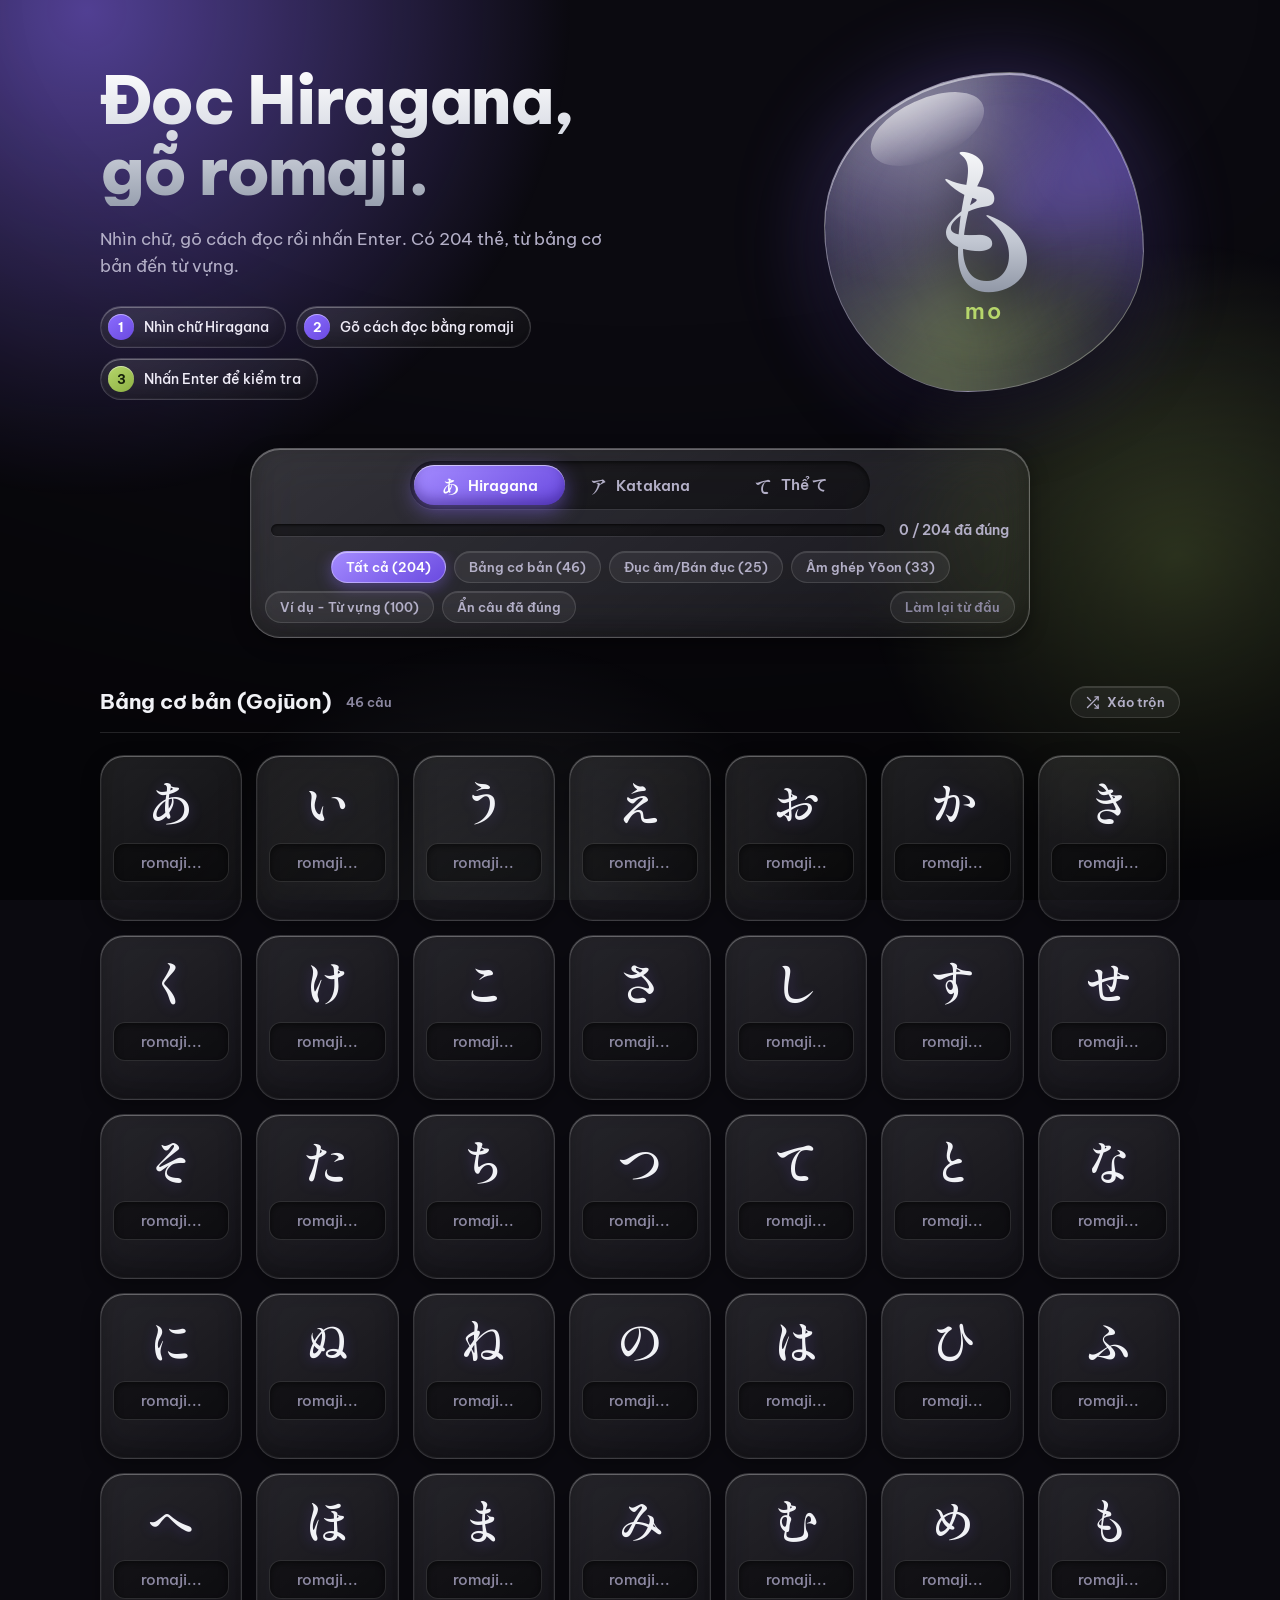
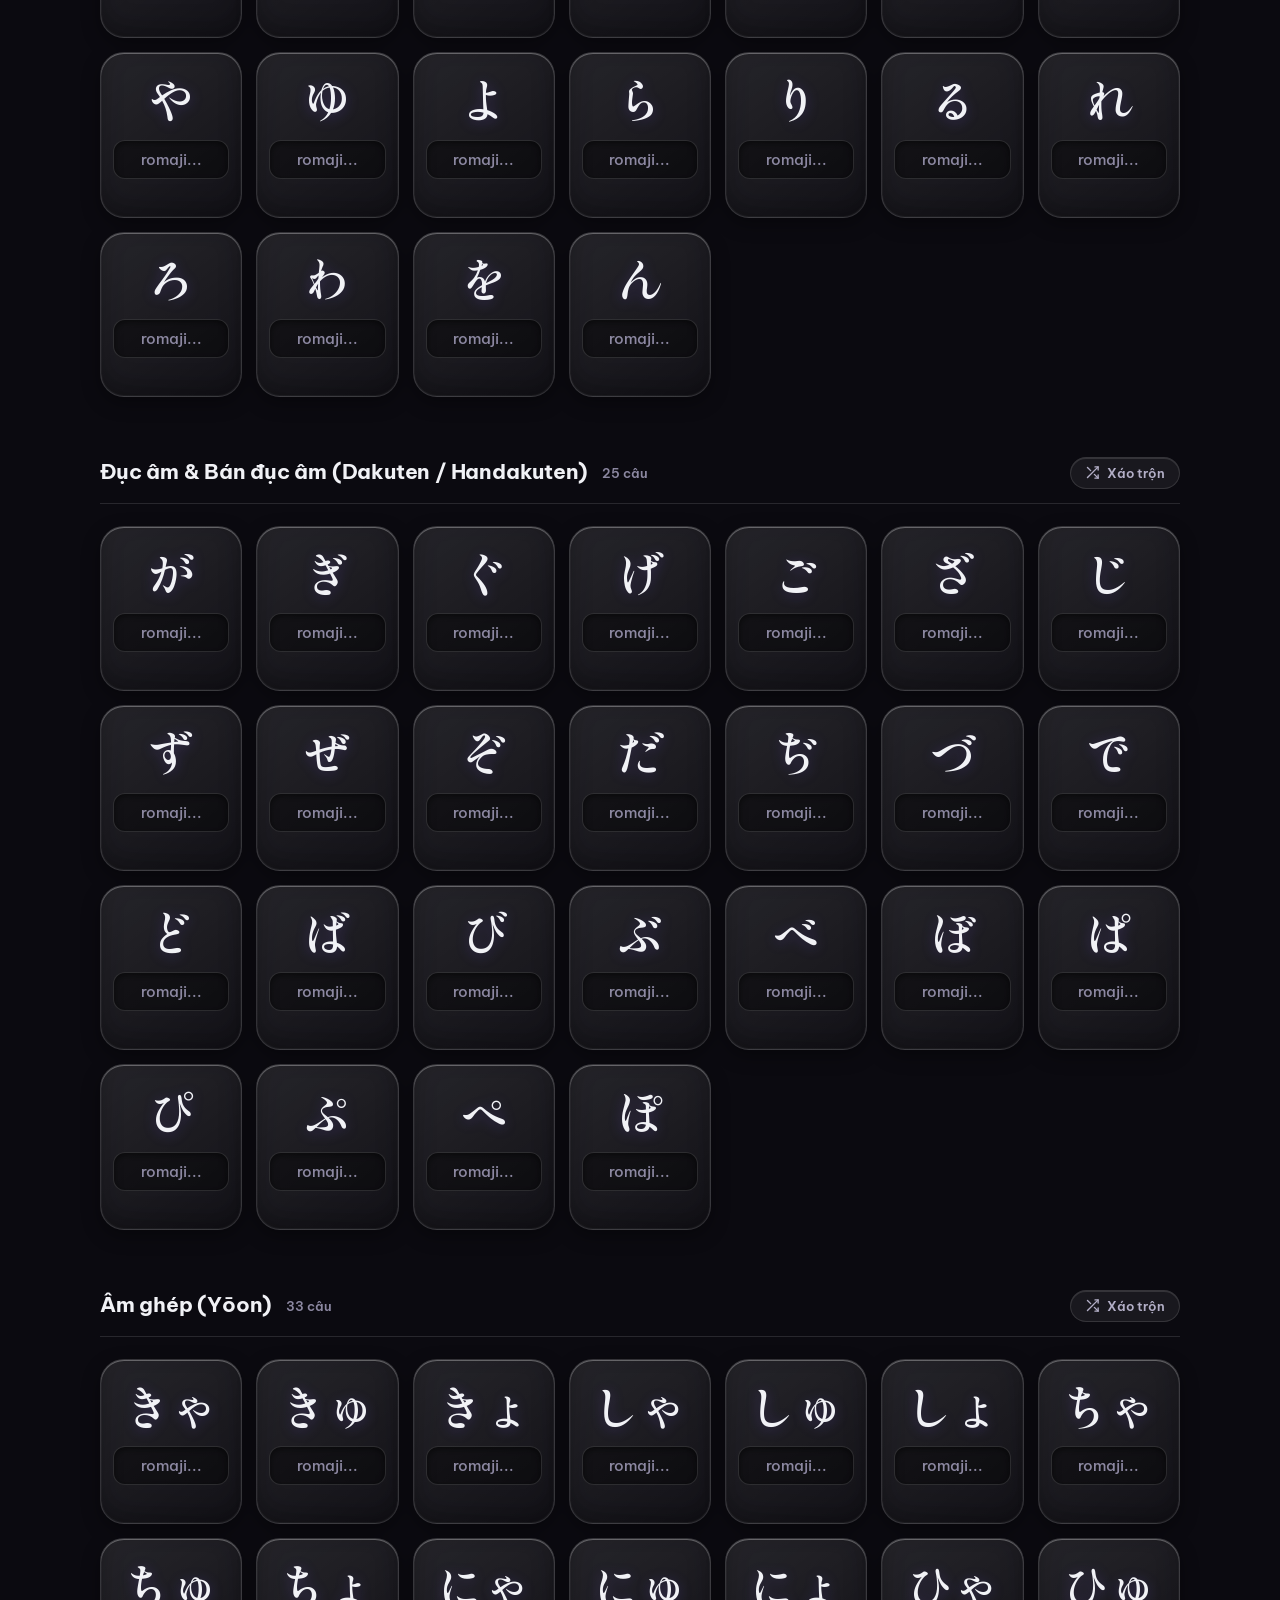
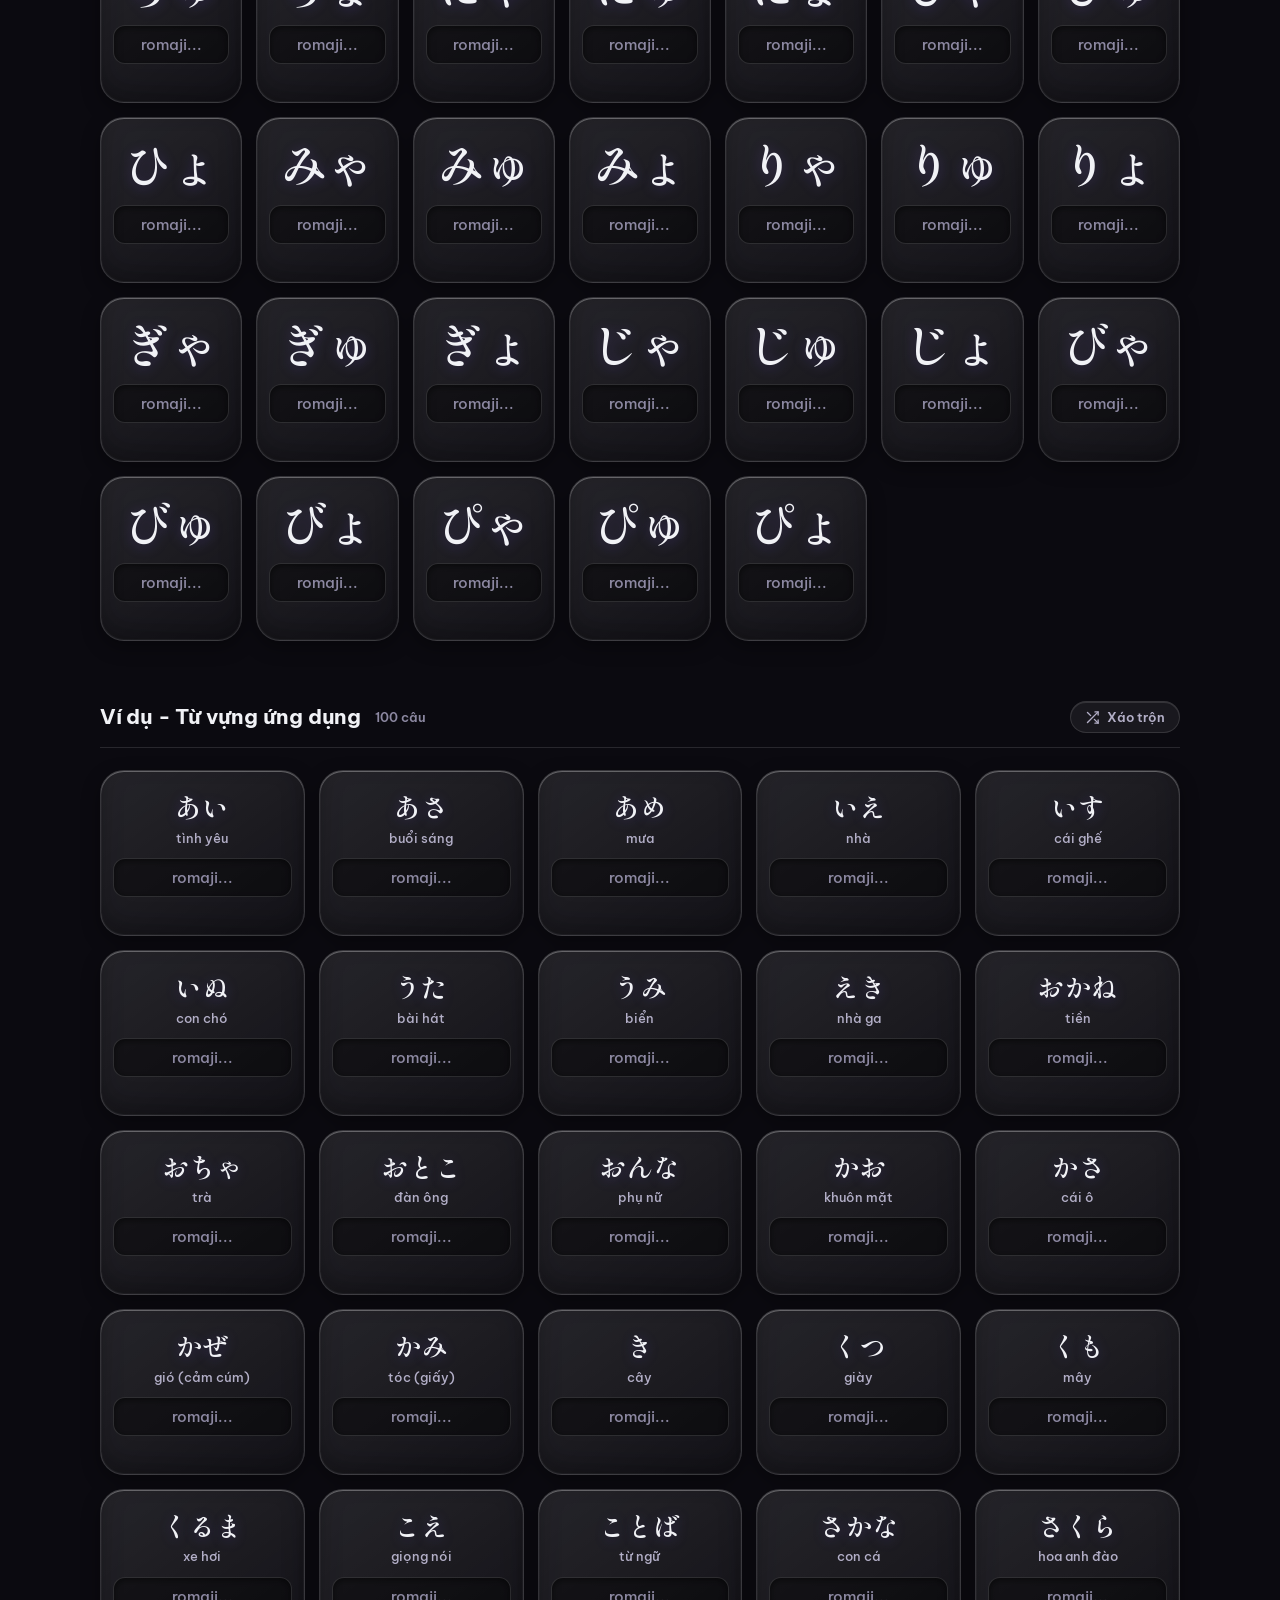
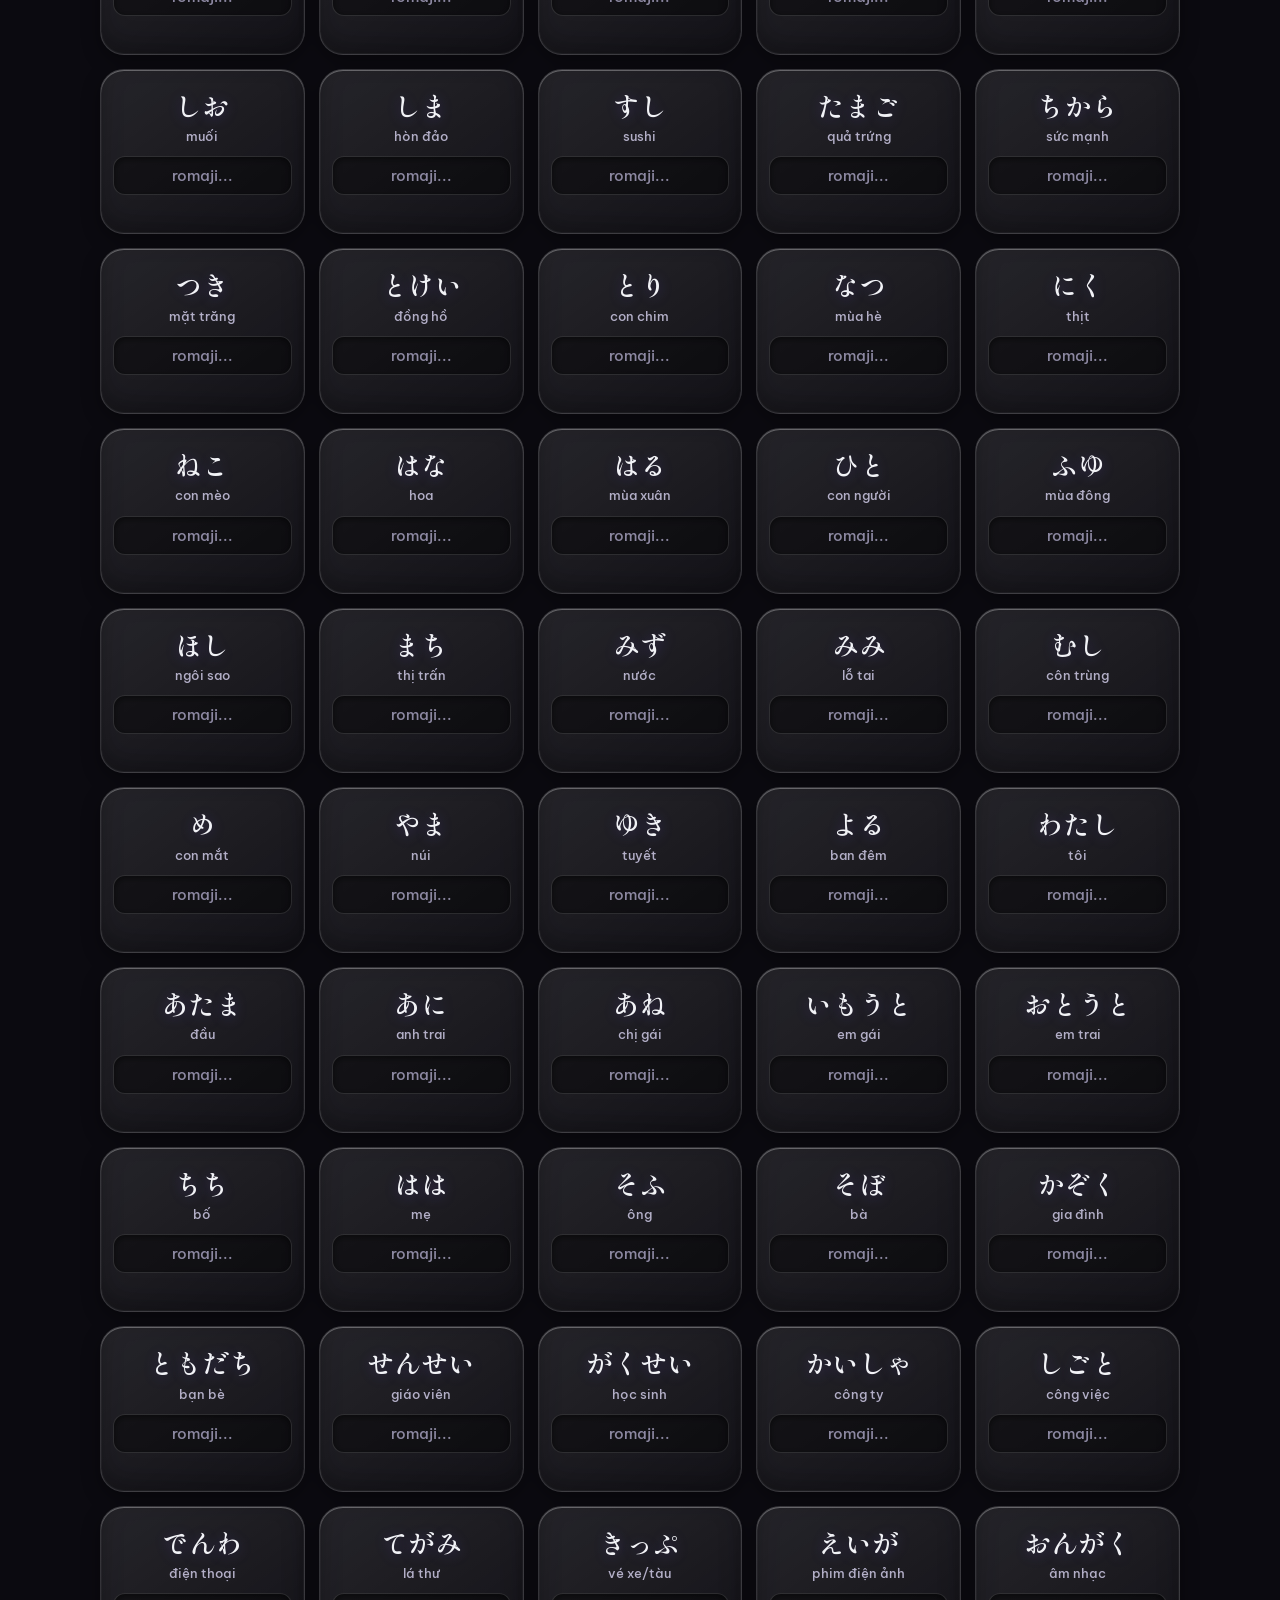
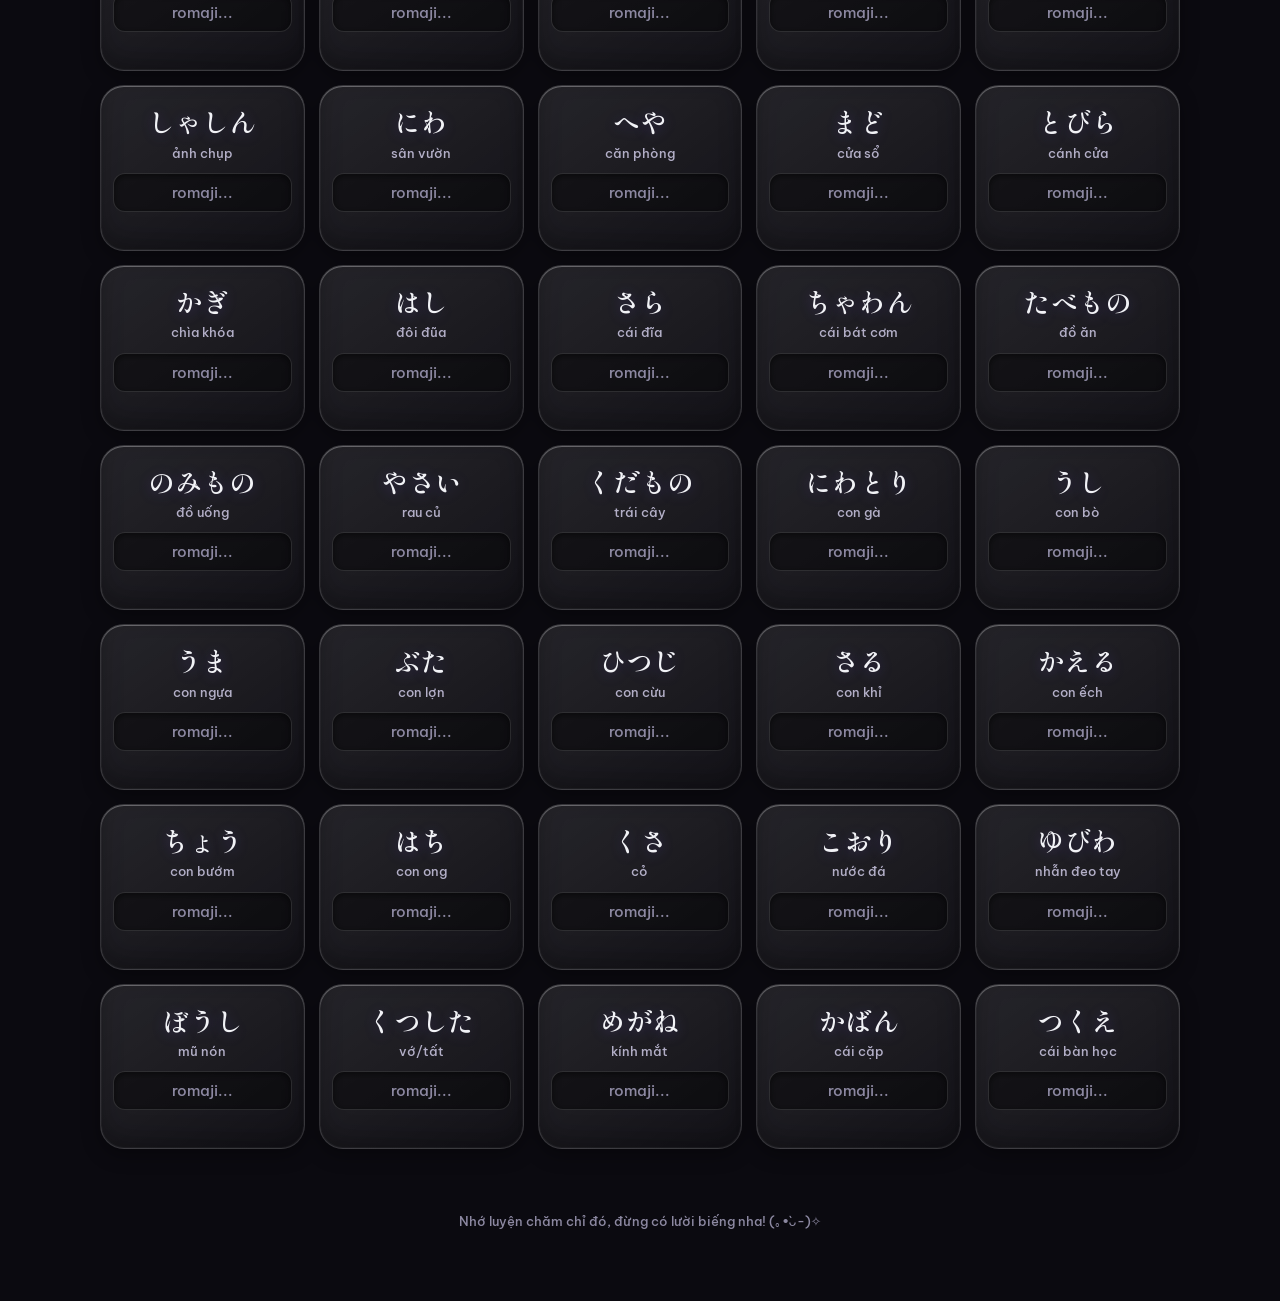
==== commit aecc11fe: "fix bugs" ====
--- a/index.html
+++ b/index.html
@@ -8,8 +8,8 @@
 <link rel="preconnect" href="https://fonts.googleapis.com">
 <link rel="preconnect" href="https://fonts.gstatic.com" crossorigin>
 <link href="https://fonts.googleapis.com/css2?family=Be+Vietnam+Pro:wght@400;500;600;700;800&family=Shippori+Mincho:wght@500;600;700&display=swap" rel="stylesheet">
-<script src="nihongo.js"></script>
-<link rel="stylesheet" href="nihongo.css">
+<script src="index.js"></script>
+<link rel="stylesheet" href="index.css">
 </head>
 
 <body>
--- a/index.css
+++ b/index.css
@@ -0,0 +1,807 @@
+:root{
+  --void:#0B0A10;
+  --violet:#8B6CFF;
+  --violet-2:#6A4AE0;
+  --violet-soft:rgba(139,108,255,.22);
+  --matcha:#B6D66B;
+  --matcha-2:#8CB043;
+  --matcha-soft:rgba(182,214,107,.16);
+  --metal-1:#F1F2F6;
+  --metal-2:#B7BDC9;
+  --metal-3:#7E8594;
+  --text:#EFECF7;
+  --text-2:#B3AFC7;
+  --text-3:#8C88A1;
+  --rose:#FF7B95;
+  --rose-soft:rgba(255,123,149,.14);
+  --line:rgba(255,255,255,.12);
+  --line-strong:rgba(255,255,255,.22);
+
+  --glass:linear-gradient(145deg, rgba(255,255,255,.11), rgba(255,255,255,.035));
+  --glass-strong:linear-gradient(145deg, rgba(255,255,255,.18), rgba(255,255,255,.06));
+  --spec:inset 0 1px 0 rgba(255,255,255,.28), inset 0 0 0 1px rgba(255,255,255,.04), inset 0 -10px 22px rgba(0,0,0,.28);
+  --shadow-1:0 6px 18px rgba(0,0,0,.35);
+  --shadow-2:0 18px 44px rgba(0,0,0,.5);
+
+  --ease:cubic-bezier(.22,1,.36,1);
+  --spring:cubic-bezier(.34,1.45,.5,1);
+  --font-ui:'Be Vietnam Pro',system-ui,-apple-system,'Segoe UI',sans-serif;
+  --font-kana:'Shippori Mincho','Hiragino Mincho ProN','Yu Mincho','Noto Serif JP',serif;
+}
+
+*{box-sizing:border-box;}
+html{scroll-behavior:smooth; background:var(--void); overflow-anchor:none;}
+body{
+  margin:0;
+  min-height:100vh;
+  font-family:var(--font-ui);
+  color:var(--text);
+  padding-bottom:72px;
+  overflow-anchor:none;
+  -webkit-font-smoothing:antialiased;
+}
+:focus-visible{outline:2px solid var(--matcha); outline-offset:2px;}
+.hidden{display:none !important;}
+
+/* ========== Nền: chất lỏng tím / matcha / xám kim loại ========== */
+.bg{position:fixed; inset:0; z-index:-1; overflow:hidden; pointer-events:none;}
+.bg i{position:absolute; border-radius:50%; will-change:transform;}
+.bg .b1{
+  width:72vmax; height:72vmax; left:-22vmax; top:-28vmax;
+  background:radial-gradient(circle at 40% 40%, rgba(139,108,255,.55), rgba(139,108,255,0) 62%);
+  animation:drift1 26s ease-in-out infinite alternate;
+}
+.bg .b2{
+  width:56vmax; height:56vmax; right:-20vmax; top:22vh;
+  background:radial-gradient(circle, rgba(182,214,107,.30), rgba(182,214,107,0) 62%);
+  animation:drift2 32s ease-in-out infinite alternate;
+}
+.bg .b3{
+  width:62vmax; height:62vmax; left:8vw; bottom:-38vmax;
+  background:radial-gradient(circle, rgba(154,161,174,.30), rgba(154,161,174,0) 62%);
+  animation:drift3 38s ease-in-out infinite alternate;
+}
+.bg::after{
+  content:""; position:absolute; inset:0;
+  background:radial-gradient(120% 90% at 50% 0%, transparent 40%, rgba(0,0,0,.5));
+}
+@keyframes drift1{from{transform:translate3d(0,0,0) scale(1);} to{transform:translate3d(9vmax,7vmax,0) scale(1.15);}}
+@keyframes drift2{from{transform:translate3d(0,0,0) scale(1.05);} to{transform:translate3d(-10vmax,-8vmax,0) scale(.9);}}
+@keyframes drift3{from{transform:translate3d(0,0,0) scale(.95);} to{transform:translate3d(12vmax,-6vmax,0) scale(1.12);}}
+
+/* ========== Hero: nói rõ web này để làm gì ========== */
+.hero{
+  max-width:1120px;
+  margin:0 auto;
+  padding:64px 20px 48px;
+  display:grid;
+  grid-template-columns:minmax(0,1.25fr) minmax(0,.75fr);
+  align-items:center;
+  gap:36px;
+}
+.hero-copy > *{animation:rise .9s var(--ease) backwards;}
+.hero-copy > :nth-child(1){animation-delay:.05s;}
+.hero-copy > :nth-child(2){animation-delay:.16s;}
+.hero-copy > :nth-child(3){animation-delay:.27s;}
+.hero-copy.swap > *{animation:swapIn .45s var(--ease) backwards; animation-delay:0s;}
+@keyframes rise{from{opacity:0; transform:translateY(22px);} to{opacity:1; transform:none;}}
+@keyframes swapIn{from{opacity:0; transform:translateY(8px);} to{opacity:1; transform:none;}}
+
+.hero h1{
+  margin:0;
+  font-weight:800;
+  font-size:clamp(2.3rem,5.6vw,4.2rem);
+  line-height:1.06;
+  letter-spacing:-.025em;
+  white-space:pre-line;
+  background:linear-gradient(180deg,#FFFFFF 0%,#DCDFE7 45%,#98A0AF 100%);
+  -webkit-background-clip:text;
+  background-clip:text;
+  color:transparent;
+}
+.hero-sub{
+  margin:20px 0 0;
+  max-width:48ch;
+  font-size:1.05rem;
+  line-height:1.6;
+  color:var(--text-2);
+}
+.hero-steps{
+  list-style:none;
+  margin:26px 0 0;
+  padding:0;
+  display:flex;
+  flex-wrap:wrap;
+  gap:10px;
+}
+.hero-steps li{
+  display:flex;
+  align-items:center;
+  gap:10px;
+  padding:7px 16px 7px 7px;
+  border-radius:999px;
+  background:var(--glass);
+  border:1px solid var(--line);
+  box-shadow:var(--spec);
+  font-size:14px;
+  font-weight:500;
+}
+.hero-steps b{
+  width:26px; height:26px;
+  border-radius:50%;
+  display:grid; place-items:center;
+  font-size:12.5px; font-weight:700;
+  color:#fff;
+  background:linear-gradient(145deg,var(--violet),var(--violet-2));
+  box-shadow:inset 0 1px 0 rgba(255,255,255,.45);
+}
+.hero-steps li:last-child b{
+  background:linear-gradient(145deg,var(--matcha),var(--matcha-2));
+  color:#16210A;
+}
+
+.hero-orb{
+  position:relative;
+  justify-self:center;
+  width:clamp(210px,27vw,320px);
+  aspect-ratio:1;
+  animation:floaty 7s ease-in-out infinite;
+}
+.orb-stage{position:absolute; inset:0; animation:orbEnter 1.2s var(--ease) backwards .1s;}
+@keyframes floaty{0%,100%{transform:translateY(0);} 50%{transform:translateY(-10px);}}
+@keyframes orbEnter{from{opacity:0; transform:scale(.7);} to{opacity:1; transform:none;}}
+
+.orb-glass{
+  position:absolute; inset:0;
+  border-radius:58% 42% 55% 45% / 48% 56% 44% 52%;
+  background:
+    radial-gradient(120% 120% at 25% 12%, rgba(255,255,255,.30), rgba(255,255,255,.04) 46%),
+    linear-gradient(145deg, rgba(139,108,255,.38), rgba(182,214,107,.14));
+  border:1px solid rgba(255,255,255,.32);
+  -webkit-backdrop-filter:blur(18px) saturate(180%);
+  backdrop-filter:blur(18px) saturate(180%);
+  box-shadow:
+    inset 0 2px 0 rgba(255,255,255,.55),
+    inset 0 -22px 44px rgba(20,10,60,.55),
+    inset 14px 0 32px rgba(182,214,107,.12),
+    0 30px 60px rgba(0,0,0,.55),
+    0 0 90px rgba(139,108,255,.32);
+  animation:morph 14s ease-in-out infinite alternate;
+  overflow:hidden;
+}
+.orb-glass::before{
+  content:""; position:absolute;
+  left:13%; top:8%; width:38%; height:19%;
+  border-radius:50%;
+  background:linear-gradient(rgba(255,255,255,.6), rgba(255,255,255,0));
+  transform:rotate(-24deg);
+  z-index:2;
+}
+.orb-swirl{position:absolute; inset:0; opacity:.6;}
+.orb-swirl::before{
+  content:""; position:absolute; inset:-40%;
+  background:conic-gradient(from 0deg, transparent, rgba(139,108,255,.75), transparent 34%, rgba(182,214,107,.6) 55%, transparent 74%, rgba(200,205,216,.5));
+  filter:blur(30px);
+  animation:spin 18s linear infinite;
+}
+@keyframes spin{to{transform:rotate(360deg);}}
+@keyframes morph{
+  0%{border-radius:58% 42% 55% 45% / 48% 56% 44% 52%;}
+  33%{border-radius:44% 56% 42% 58% / 56% 44% 58% 42%;}
+  66%{border-radius:52% 48% 60% 40% / 42% 58% 46% 54%;}
+  100%{border-radius:40% 60% 46% 54% / 54% 42% 60% 46%;}
+}
+.orb-content{
+  position:absolute; inset:0;
+  display:flex; flex-direction:column; align-items:center; justify-content:center;
+  gap:2px;
+  filter:drop-shadow(0 8px 20px rgba(0,0,0,.5));
+  z-index:3;
+}
+.orb-kana{
+  font-family:var(--font-kana);
+  font-weight:700;
+  font-size:clamp(96px,13vw,158px);
+  line-height:1;
+  background:linear-gradient(180deg,#FFFFFF 0%,#C3C8D3 65%,#8E95A4 100%);
+  -webkit-background-clip:text;
+  background-clip:text;
+  color:transparent;
+}
+.orb-romaji{
+  font-weight:600;
+  font-size:clamp(16px,2vw,22px);
+  letter-spacing:.1em;
+  color:var(--matcha);
+  min-height:1.4em;
+}
+.orb-kana.in{animation:orbIn .8s var(--ease) backwards;}
+.orb-romaji.in{animation:orbIn .8s .35s var(--ease) backwards;}
+@keyframes orbIn{
+  from{opacity:0; transform:translateY(12px) scale(.92); filter:blur(8px);}
+  to{opacity:1; transform:none; filter:blur(0);}
+}
+
+/* ========== Dock: thanh điều khiển kính lỏng ========== */
+.topbar{
+  position:sticky;
+  top:12px;
+  z-index:10;
+  width:min(780px, calc(100% - 24px));
+  margin:0 auto;
+  padding:12px 14px 14px;
+  border-radius:30px;
+  background:var(--glass-strong);
+  -webkit-backdrop-filter:blur(28px) saturate(170%);
+  backdrop-filter:blur(28px) saturate(170%);
+  border:1px solid var(--line-strong);
+  box-shadow:var(--spec), var(--shadow-1);
+  transition:padding .35s var(--ease), box-shadow .3s var(--ease), border-radius .3s var(--ease);
+}
+.topbar.scrolled{box-shadow:var(--spec), var(--shadow-2);}
+.topbar.collapsed{padding:8px 10px; border-radius:26px;}
+
+.mode-row{
+  position:relative;
+  display:grid;
+  grid-template-columns:repeat(3,1fr);
+  max-width:460px;
+  margin:0 auto;
+  padding:4px;
+  border-radius:999px;
+  background:rgba(0,0,0,.38);
+  box-shadow:inset 0 2px 5px rgba(0,0,0,.6), 0 1px 0 rgba(255,255,255,.08);
+  --i:0;
+}
+.mode-thumb{
+  position:absolute;
+  top:4px; bottom:4px; left:4px;
+  width:calc((100% - 8px) / 3);
+  border-radius:999px;
+  transform:translateX(calc(var(--i) * 100%));
+  transition:transform .6s var(--spring), background .4s var(--ease), box-shadow .4s var(--ease);
+  background:linear-gradient(145deg,#A48BFF,var(--violet-2));
+  box-shadow:inset 0 1px 0 rgba(255,255,255,.55), inset 0 -6px 12px rgba(30,10,90,.35), 0 6px 20px rgba(139,108,255,.5);
+}
+.mode-row[data-mode="katakana"] .mode-thumb{
+  background:linear-gradient(145deg,#F1F2F6,#98A0AF);
+  box-shadow:inset 0 1px 0 rgba(255,255,255,.9), inset 0 -6px 12px rgba(60,66,80,.35), 0 6px 20px rgba(183,189,201,.35);
+}
+.mode-row[data-mode="teform"] .mode-thumb{
+  background:linear-gradient(145deg,#CBE68A,var(--matcha-2));
+  box-shadow:inset 0 1px 0 rgba(255,255,255,.65), inset 0 -6px 12px rgba(50,80,10,.35), 0 6px 20px rgba(182,214,107,.4);
+}
+.mode-btn{
+  position:relative; z-index:1;
+  display:flex; align-items:center; justify-content:center; gap:8px;
+  padding:10px 8px;
+  border:0; background:none;
+  border-radius:999px;
+  color:var(--text-2);
+  font-family:var(--font-ui);
+  font-weight:600;
+  font-size:15px;
+  white-space:nowrap;
+  cursor:pointer;
+  transition:color .3s var(--ease), padding .3s var(--ease), font-size .3s var(--ease);
+}
+.mode-btn .k{font-family:var(--font-kana); font-weight:700; font-size:19px; line-height:1;}
+.mode-btn:hover{color:var(--text);}
+.mode-btn.active{color:#fff;}
+.mode-row[data-mode="katakana"] .mode-btn.active,
+.mode-row[data-mode="teform"] .mode-btn.active{color:#15131C;}
+.topbar.collapsed .mode-btn{padding:6px 8px; font-size:13.5px;}
+.topbar.collapsed .mode-btn .k{font-size:16px;}
+
+.topbar .progress-wrap,
+.topbar .controls{
+  overflow:hidden;
+  transition:max-height .38s var(--ease), opacity .28s var(--ease), margin .32s var(--ease);
+}
+.progress-wrap{
+  display:flex; align-items:center; gap:14px;
+  max-height:44px;
+  margin:12px 6px 0;
+}
+.progress-bar{
+  flex:1;
+  height:12px;
+  border-radius:99px;
+  background:rgba(0,0,0,.42);
+  box-shadow:inset 0 1px 3px rgba(0,0,0,.75), 0 1px 0 rgba(255,255,255,.08);
+  overflow:hidden;
+  position:relative;
+}
+.progress-fill{
+  --p:0;
+  position:absolute; inset:0;
+  background:linear-gradient(90deg,var(--violet),#9E8CF0 45%,var(--matcha));
+  clip-path:inset(0 calc(100% - var(--p) * 1%) 0 0 round 99px);
+  transition:clip-path .7s var(--ease);
+}
+.progress-fill::before{
+  content:""; position:absolute; inset:0;
+  background:linear-gradient(100deg, transparent 30%, rgba(255,255,255,.45) 50%, transparent 70%);
+  background-size:220% 100%;
+  animation:sheen 3s linear infinite;
+}
+.progress-fill::after{
+  content:""; position:absolute; left:4px; right:4px; top:2px; height:34%;
+  border-radius:99px;
+  background:linear-gradient(rgba(255,255,255,.55), rgba(255,255,255,0));
+}
+@keyframes sheen{from{background-position:120% 0;} to{background-position:-120% 0;}}
+.progress-label{
+  font-weight:600;
+  font-size:13.5px;
+  color:var(--text-2);
+  white-space:nowrap;
+  font-variant-numeric:tabular-nums;
+}
+
+.controls{
+  display:flex; flex-wrap:wrap; justify-content:center; gap:8px;
+  max-height:130px;
+  margin:12px 0 0;
+}
+.topbar.collapsed .progress-wrap{max-height:0; opacity:0; margin:0 6px;}
+.topbar.collapsed .controls{max-height:0; opacity:0; margin:0; pointer-events:none;}
+
+.chip{
+  border:1px solid var(--line);
+  background:rgba(255,255,255,.06);
+  color:var(--text-2);
+  font-family:var(--font-ui);
+  font-weight:600;
+  font-size:13px;
+  padding:7px 14px;
+  border-radius:999px;
+  cursor:pointer;
+  box-shadow:inset 0 1px 0 rgba(255,255,255,.12);
+  transition:background .25s var(--ease), color .25s var(--ease), transform .2s var(--ease), box-shadow .25s var(--ease);
+}
+.chip:hover{background:rgba(255,255,255,.13); color:var(--text);}
+.chip:active{transform:scale(.95);}
+.chip.active{
+  color:#fff;
+  background:linear-gradient(145deg,#A48BFF,var(--violet-2));
+  border-color:rgba(255,255,255,.3);
+  box-shadow:inset 0 1px 0 rgba(255,255,255,.45), 0 4px 16px rgba(139,108,255,.4);
+}
+.chip.ghost.active{
+  color:#16210A;
+  background:linear-gradient(145deg,#CBE68A,var(--matcha-2));
+  box-shadow:inset 0 1px 0 rgba(255,255,255,.6), 0 4px 16px rgba(182,214,107,.35);
+}
+.chip.reset{margin-left:auto; color:var(--text-3);}
+
+.toolbar-toggle{
+  display:none;
+  margin:8px auto 0;
+  align-items:center; gap:6px;
+  border:1px solid var(--line);
+  background:rgba(255,255,255,.06);
+  color:var(--text-2);
+  font-family:var(--font-ui);
+  font-weight:600;
+  font-size:12px;
+  padding:5px 14px;
+  border-radius:999px;
+  cursor:pointer;
+  transition:color .2s, background .2s;
+}
+.toolbar-toggle:hover{color:var(--text); background:rgba(255,255,255,.12);}
+.toolbar-toggle .chev{transition:transform .3s var(--ease);}
+.topbar.collapsed .toolbar-toggle{display:flex;}
+.topbar.force-expanded.collapsed .progress-wrap{max-height:44px; opacity:1; margin:12px 6px 0;}
+.topbar.force-expanded.collapsed .controls{max-height:220px; opacity:1; margin:12px 0 0; pointer-events:auto;}
+.topbar.force-expanded .toolbar-toggle .chev{transform:rotate(180deg);}
+
+.tf-bar{
+  display:none;
+  align-items:center; justify-content:center; gap:10px;
+  margin-top:12px;
+}
+.topbar.collapsed .tf-bar{margin-top:8px;}
+.topbar.mode-teform .tf-bar{display:flex;}
+.topbar.mode-teform .controls,
+.topbar.mode-teform .toolbar-toggle{display:none !important;}
+
+.tf-stat{
+  display:inline-flex; align-items:baseline; gap:8px;
+  padding:6px 14px;
+  border-radius:999px;
+  border:1px solid var(--line);
+  background:rgba(255,255,255,.06);
+  font-weight:600;
+  font-size:13.5px;
+  white-space:nowrap;
+  box-shadow:inset 0 1px 0 rgba(255,255,255,.12);
+}
+.tf-stat b{font-size:17px; line-height:1; font-variant-numeric:tabular-nums;}
+.tf-stat.ok{border-color:rgba(182,214,107,.5); color:var(--matcha); background:var(--matcha-soft);}
+.tf-stat.no{border-color:rgba(255,123,149,.5); color:var(--rose); background:var(--rose-soft);}
+
+.tf-submit{
+  border:1px solid rgba(255,255,255,.35);
+  background:linear-gradient(145deg,#CBE68A,var(--matcha-2));
+  color:#16210A;
+  font-family:var(--font-ui);
+  font-weight:700;
+  font-size:14px;
+  padding:8px 22px;
+  border-radius:999px;
+  cursor:pointer;
+  white-space:nowrap;
+  box-shadow:inset 0 1px 0 rgba(255,255,255,.6), 0 6px 20px rgba(182,214,107,.35);
+  transition:transform .2s var(--ease), box-shadow .2s var(--ease), opacity .2s;
+}
+.tf-submit:hover:not(:disabled){transform:translateY(-2px); box-shadow:inset 0 1px 0 rgba(255,255,255,.6), 0 10px 26px rgba(182,214,107,.45);}
+.tf-submit:active:not(:disabled){transform:scale(.95);}
+.tf-submit:disabled{opacity:.4; cursor:default;}
+
+/* ========== Nội dung luyện tập ========== */
+main{
+  max-width:1120px;
+  margin:0 auto;
+  padding:48px 20px 0;
+  transition:opacity .28s var(--ease), transform .28s var(--ease);
+}
+main.fade-out{opacity:0; transform:translateY(6px);}
+
+.section{margin-top:60px;}
+main > .section:first-child{margin-top:0;}
+.section-title{
+  display:flex; align-items:center; gap:14px;
+  margin-bottom:22px;
+  padding-bottom:14px;
+  border-bottom:1px solid var(--line);
+}
+.section-title h2{
+  margin:0;
+  font-weight:700;
+  font-size:1.3rem;
+  line-height:1.2;
+  letter-spacing:-.01em;
+  color:var(--metal-1);
+}
+.section-count{
+  font-size:13px;
+  font-weight:600;
+  color:var(--text-3);
+  font-variant-numeric:tabular-nums;
+}
+.shuffle-btn{
+  margin-left:auto;
+  display:flex; align-items:center; gap:7px;
+  border:1px solid var(--line);
+  background:rgba(255,255,255,.06);
+  color:var(--text-2);
+  font-family:var(--font-ui);
+  font-weight:600;
+  font-size:12.5px;
+  padding:7px 14px;
+  border-radius:999px;
+  cursor:pointer;
+  box-shadow:inset 0 1px 0 rgba(255,255,255,.12);
+  transition:background .25s var(--ease), color .25s var(--ease), transform .2s var(--ease);
+}
+.shuffle-btn svg{transition:transform .5s var(--ease);}
+.shuffle-btn:hover{background:rgba(255,255,255,.13); color:var(--text);}
+.shuffle-btn:hover svg{transform:rotate(180deg);}
+.shuffle-btn:active{transform:scale(.94);}
+
+.grid{
+  display:grid;
+  grid-template-columns:repeat(auto-fill,minmax(136px,1fr));
+  gap:14px;
+  transition:opacity .14s ease, transform .14s ease;
+}
+.section[data-group="vidu"] .grid{
+  grid-template-columns:repeat(auto-fill,minmax(172px,1fr));
+}
+
+/* thẻ kính: chữ Nhật là nhân vật chính */
+.card,
+.tf-row{
+  --pop-scale:1.06;
+  --shake-rot:1.5deg;
+  position:relative;
+  background:var(--glass);
+  border:1px solid var(--line);
+  box-shadow:var(--spec), var(--shadow-1);
+  transition:transform .3s var(--ease), border-color .25s, background .3s, opacity .3s, box-shadow .3s;
+}
+.card::before,
+.tf-row::before,
+.tf-result::before{
+  content:""; position:absolute; inset:0;
+  border-radius:inherit;
+  background:radial-gradient(200px circle at var(--mx,50%) var(--my,0%), rgba(255,255,255,.17), transparent 65%);
+  opacity:0;
+  transition:opacity .3s var(--ease);
+  pointer-events:none;
+}
+.card:hover::before,
+.tf-row:hover::before,
+.tf-result:hover::before{opacity:1;}
+
+.card{
+  display:flex; flex-direction:column; align-items:center;
+  padding:20px 12px 14px;
+  text-align:center;
+  border-radius:24px;
+}
+.card:hover,
+.tf-row:hover{
+  transform:translateY(-3px);
+  border-color:var(--line-strong);
+}
+.card .kana{
+  font-family:var(--font-kana);
+  font-weight:600;
+  font-size:48px;
+  line-height:1.05;
+  margin-bottom:16px;
+  color:var(--metal-1);
+  text-shadow:0 2px 14px rgba(139,108,255,.25);
+  transition:color .3s var(--ease), text-shadow .3s var(--ease);
+}
+.card:hover .kana{text-shadow:0 2px 22px rgba(139,108,255,.7);}
+.card.word-card .kana{
+  font-size:27px;
+  line-height:1.2;
+  margin-bottom:6px;
+  text-wrap:balance;
+}
+.card .meaning{
+  font-size:12.5px;
+  font-weight:500;
+  color:var(--text-2);
+  margin-bottom:12px;
+  line-height:1.3;
+}
+.card input,
+.tf-row input{
+  width:100%;
+  border:1px solid var(--line);
+  border-radius:12px;
+  background:rgba(0,0,0,.36);
+  color:var(--text);
+  font-family:var(--font-ui);
+  font-weight:600;
+  outline:none;
+  box-shadow:inset 0 2px 6px rgba(0,0,0,.5);
+  transition:border-color .25s var(--ease), box-shadow .25s var(--ease);
+}
+.card input{
+  margin-top:auto;
+  text-align:center;
+  padding:9px 6px;
+  font-size:15px;
+}
+.card input::placeholder,
+.tf-row input::placeholder{color:var(--text-3); font-weight:500;}
+.card input:focus,
+.tf-row input:focus{
+  border-color:var(--violet);
+  box-shadow:inset 0 2px 6px rgba(0,0,0,.5), 0 0 0 3px rgba(139,108,255,.38);
+}
+.card input.typing,
+.tf-row input.typing{animation:typingPulse .35s var(--ease);}
+@keyframes typingPulse{
+  from{box-shadow:inset 0 2px 6px rgba(0,0,0,.5), 0 0 0 0 rgba(139,108,255,.7);}
+  to{box-shadow:inset 0 2px 6px rgba(0,0,0,.5), 0 0 0 8px rgba(139,108,255,0);}
+}
+.card input:disabled,
+.tf-row input:disabled{cursor:default;}
+.card .fb{
+  min-height:18px;
+  font-size:12.5px;
+  font-weight:600;
+  margin-top:6px;
+}
+.card .fb.ok{color:var(--matcha);}
+.card .fb.no{color:var(--rose);}
+
+.card.correct,
+.tf-row.correct{
+  opacity:.6;
+  border-color:rgba(182,214,107,.55);
+  background:linear-gradient(145deg, rgba(182,214,107,.2), rgba(182,214,107,.05));
+  transform:none;
+  animation:popCorrect .5s var(--ease);
+}
+.card.correct:hover,
+.tf-row.correct:hover{opacity:.95; transform:translateY(-2px);}
+.card.correct .kana{color:var(--matcha); text-shadow:0 2px 18px rgba(182,214,107,.45);}
+.card.correct input,
+.tf-row.correct input{
+  border-color:rgba(182,214,107,.6);
+  color:var(--matcha);
+}
+.card.wrong,
+.tf-row.wrong{
+  border-color:var(--rose);
+  animation:shake .4s var(--ease);
+}
+.card.wrong input,
+.tf-row.wrong input{border-color:var(--rose);}
+
+@keyframes popCorrect{
+  0%{transform:scale(1);}
+  35%{transform:scale(var(--pop-scale,1.06));}
+  100%{transform:scale(1);}
+}
+@keyframes shake{
+  0%,100%{transform:translateX(0);}
+  15%{transform:translateX(-7px) rotate(calc(var(--shake-rot,1.5deg) * -1));}
+  30%{transform:translateX(6px) rotate(var(--shake-rot,1.5deg));}
+  45%{transform:translateX(-5px);}
+  60%{transform:translateX(4px);}
+  75%{transform:translateX(-2px);}
+}
+
+.card .retry-btn{
+  display:none;
+  position:absolute; top:8px; right:8px;
+  width:24px; height:24px;
+  border-radius:50%;
+  border:1px solid rgba(255,255,255,.35);
+  background:linear-gradient(145deg,#CBE68A,var(--matcha-2));
+  color:#16210A;
+  font-size:14px; line-height:1;
+  cursor:pointer;
+  align-items:center; justify-content:center;
+  z-index:2;
+  transition:transform .2s var(--ease), background .2s;
+}
+.card.correct .retry-btn{display:flex; animation:rise .3s var(--ease);}
+.card .retry-btn:hover{transform:scale(1.15) rotate(-25deg);}
+.card .retry-btn:active{transform:scale(.9) rotate(-90deg);}
+
+/* ========== Thể て ========== */
+.tf-hint{
+  margin:0 0 22px;
+  max-width:62ch;
+  color:var(--text-2);
+  font-weight:500;
+  font-size:15px;
+  line-height:1.6;
+}
+.tf-result{
+  position:relative;
+  margin-bottom:24px;
+  padding:22px 24px 20px;
+  border-radius:28px;
+  background:var(--glass-strong);
+  -webkit-backdrop-filter:blur(20px) saturate(160%);
+  backdrop-filter:blur(20px) saturate(160%);
+  border:1px solid var(--line-strong);
+  box-shadow:var(--spec), var(--shadow-2);
+  scroll-margin-top:170px;
+  animation:rise .5s var(--ease) backwards;
+}
+.tf-result-head{display:flex; align-items:center; gap:16px; flex-wrap:wrap;}
+.tf-result-label{font-weight:600; font-size:13px; color:var(--text-3);}
+.tf-final{
+  font-weight:800;
+  font-size:clamp(2rem,5vw,2.8rem);
+  line-height:1.1;
+  letter-spacing:-.02em;
+  font-variant-numeric:tabular-nums;
+  background:linear-gradient(90deg,var(--matcha),#E4F2B8 60%,var(--metal-1));
+  -webkit-background-clip:text;
+  background-clip:text;
+  color:transparent;
+}
+.tf-breakdown{margin-top:4px; font-weight:600; font-size:13.5px; color:var(--text-2);}
+.tf-result-head .chip{margin-left:auto;}
+
+.tf-review-block{margin-top:20px;}
+.tf-review-block h3{margin:0 0 10px; font-size:15px; font-weight:700; color:var(--metal-1);}
+.tf-review-block ul{
+  list-style:none; margin:0; padding:0;
+  display:grid;
+  grid-template-columns:repeat(auto-fill,minmax(236px,1fr));
+  gap:8px;
+}
+.tf-review-block li{
+  padding:10px 14px;
+  background:rgba(0,0,0,.3);
+  border:1px solid var(--line);
+  border-radius:14px;
+}
+.tf-rv-q{font-family:var(--font-kana); font-weight:600; font-size:18px; color:var(--metal-1);}
+.tf-rv-a{font-family:var(--font-kana); font-weight:600; font-size:16px; color:var(--matcha); margin-top:2px;}
+.tf-rv-q small,
+.tf-rv-a small{margin-left:8px; font-family:var(--font-ui); font-weight:600; font-size:12.5px;}
+.tf-rv-q small{color:var(--text-2);}
+.tf-rv-a small{color:var(--text-3);}
+.tf-perfect{margin:18px 0 0; font-weight:700; color:var(--matcha);}
+
+.tf-list{display:flex; flex-direction:column; gap:10px;}
+.tf-row{
+  --pop-scale:1.012;
+  --shake-rot:.3deg;
+  display:grid;
+  grid-template-columns:40px minmax(0,1.3fr) minmax(0,1fr) minmax(0,1.2fr);
+  align-items:center;
+  gap:16px;
+  padding:12px 18px;
+  border-radius:22px;
+  scroll-margin-top:170px;
+}
+.tf-no{font-weight:600; font-size:14px; text-align:right; color:var(--text-3); font-variant-numeric:tabular-nums;}
+.tf-prompt{display:flex; align-items:baseline; flex-wrap:wrap; gap:2px 12px; min-width:0;}
+.tf-kana{
+  font-family:var(--font-kana);
+  font-weight:600;
+  font-size:30px;
+  line-height:1.25;
+  color:var(--metal-1);
+  transition:color .3s var(--ease);
+}
+.tf-row.correct .tf-kana{color:var(--matcha);}
+.tf-meta{font-size:13px; font-weight:500; color:var(--text-2);}
+.tf-row input{padding:9px 14px; font-size:16px;}
+.tf-fb{font-size:13px; font-weight:600; overflow-wrap:anywhere;}
+.tf-fb:empty{display:none;}
+.tf-row.correct .tf-fb{color:var(--matcha);}
+.tf-row.wrong{background:linear-gradient(145deg, rgba(255,123,149,.2), rgba(255,123,149,.05));}
+.tf-row.wrong input{color:var(--rose);}
+.tf-row.wrong .tf-fb{color:var(--rose);}
+.tf-row.missed{
+  border-color:var(--violet);
+  background:linear-gradient(145deg, rgba(139,108,255,.24), rgba(139,108,255,.06));
+}
+.tf-row.missed .tf-fb{color:#C9BBFF;}
+
+footer{
+  text-align:center;
+  margin-top:64px;
+  padding:0 20px;
+  color:var(--text-3);
+  font-size:13px;
+  font-weight:500;
+}
+
+/* ========== Responsive ========== */
+@media (max-width:820px){
+  .hero{grid-template-columns:1fr; padding:36px 20px 32px; gap:22px;}
+  .hero-orb{order:-1; justify-self:start; width:150px;}
+  .orb-kana{font-size:72px;}
+  .orb-romaji{font-size:14px;}
+}
+@media (max-width:640px){
+  .tf-row{
+    grid-template-columns:30px minmax(0,1fr);
+    grid-template-areas:"no prompt" "input input" "fb fb";
+    gap:8px 10px;
+    padding:14px;
+  }
+  .tf-no{grid-area:no;}
+  .tf-prompt{grid-area:prompt;}
+  .tf-row input{grid-area:input;}
+  .tf-fb{grid-area:fb;}
+  .tf-result-head .chip{margin-left:0;}
+  .progress-label{font-size:12.5px;}
+}
+@media (max-width:480px){
+  .grid{grid-template-columns:repeat(auto-fill,minmax(100px,1fr)); gap:10px;}
+  .section[data-group="vidu"] .grid{grid-template-columns:repeat(auto-fill,minmax(140px,1fr));}
+  .card{padding:16px 8px 12px;}
+  .card .kana{font-size:38px;}
+  .card.word-card .kana{font-size:23px;}
+  .mode-btn{padding:9px 4px; font-size:14px; gap:6px;}
+  .mode-btn .k{font-size:17px;}
+  .topbar{padding:10px 10px 12px;}
+  .tf-bar{gap:6px;}
+  .tf-stat{padding:5px 10px; font-size:12.5px;}
+  .tf-submit{padding:7px 16px;}
+  .section-title{flex-wrap:wrap; gap:8px 12px;}
+}
+@media (prefers-reduced-motion:reduce){
+  *,*::before,*::after{animation:none !important; transition-duration:.01ms !important;}
+  html{scroll-behavior:auto;}
+}
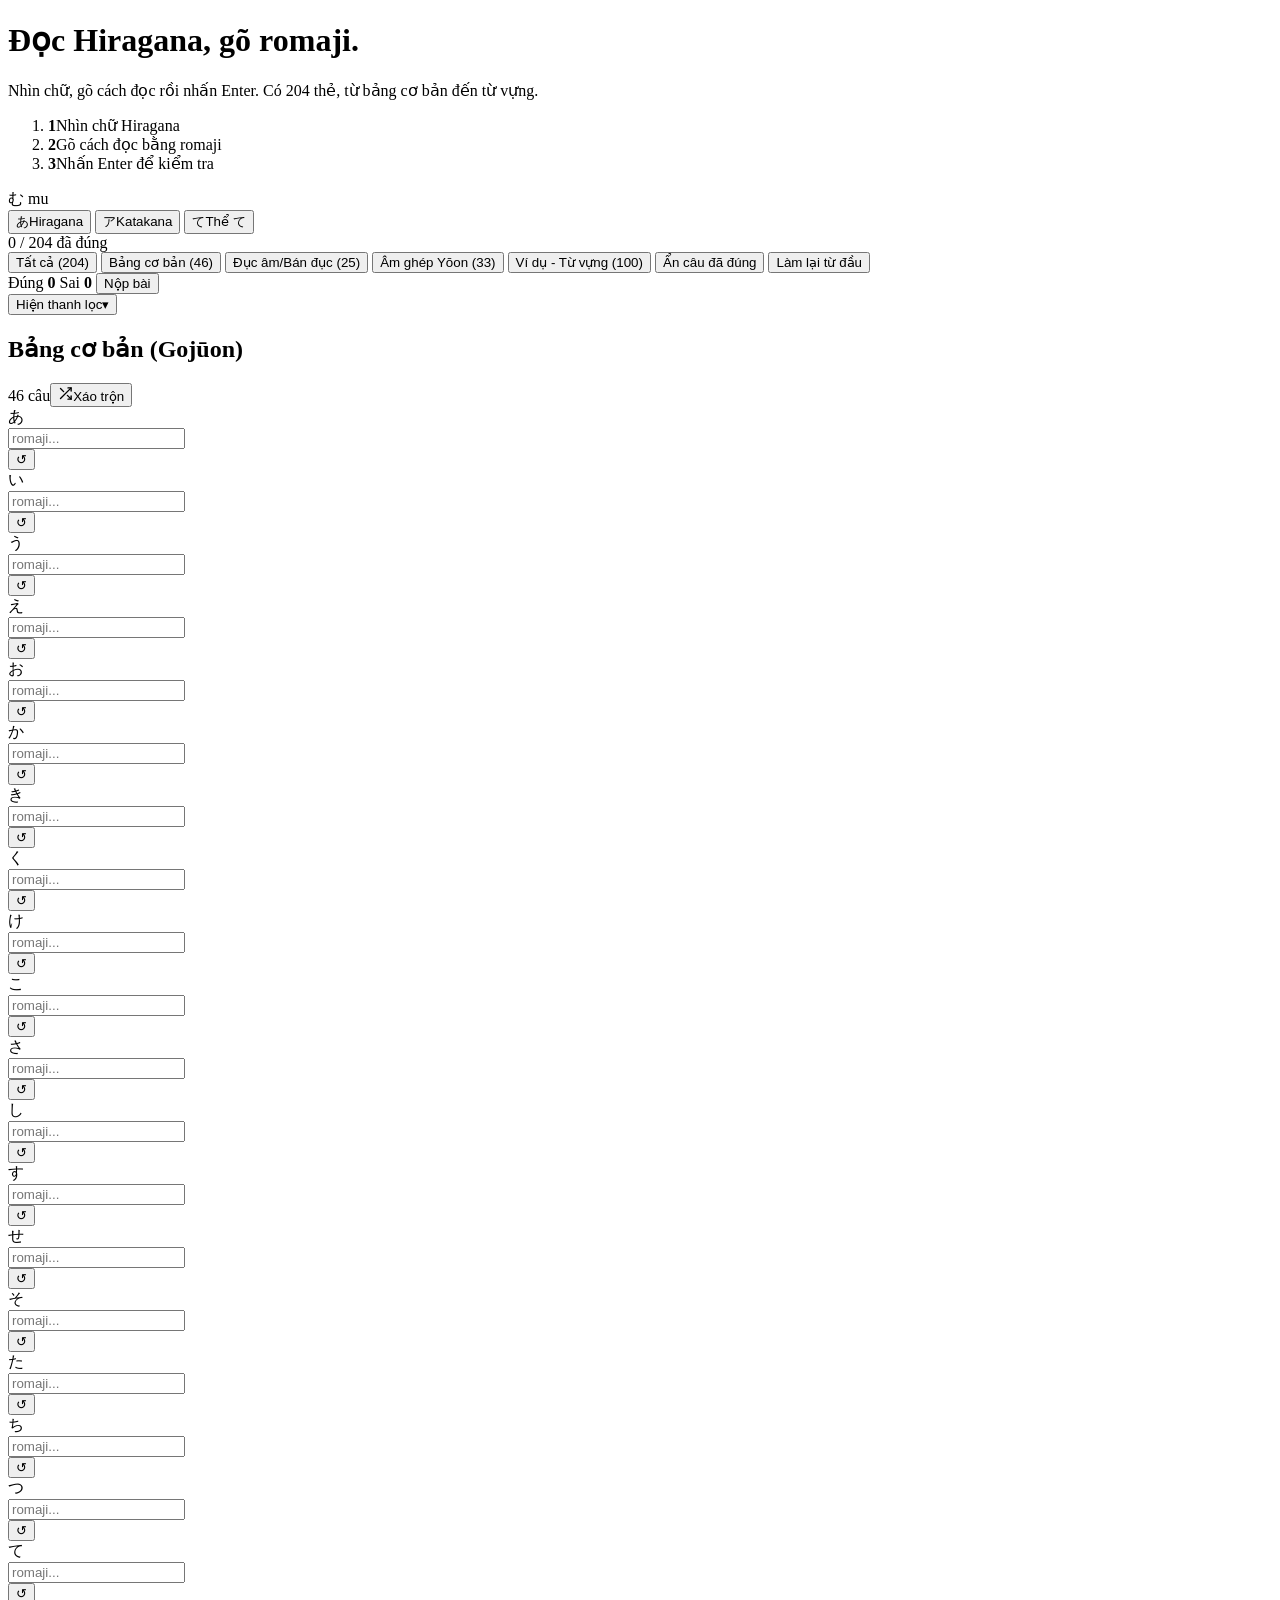
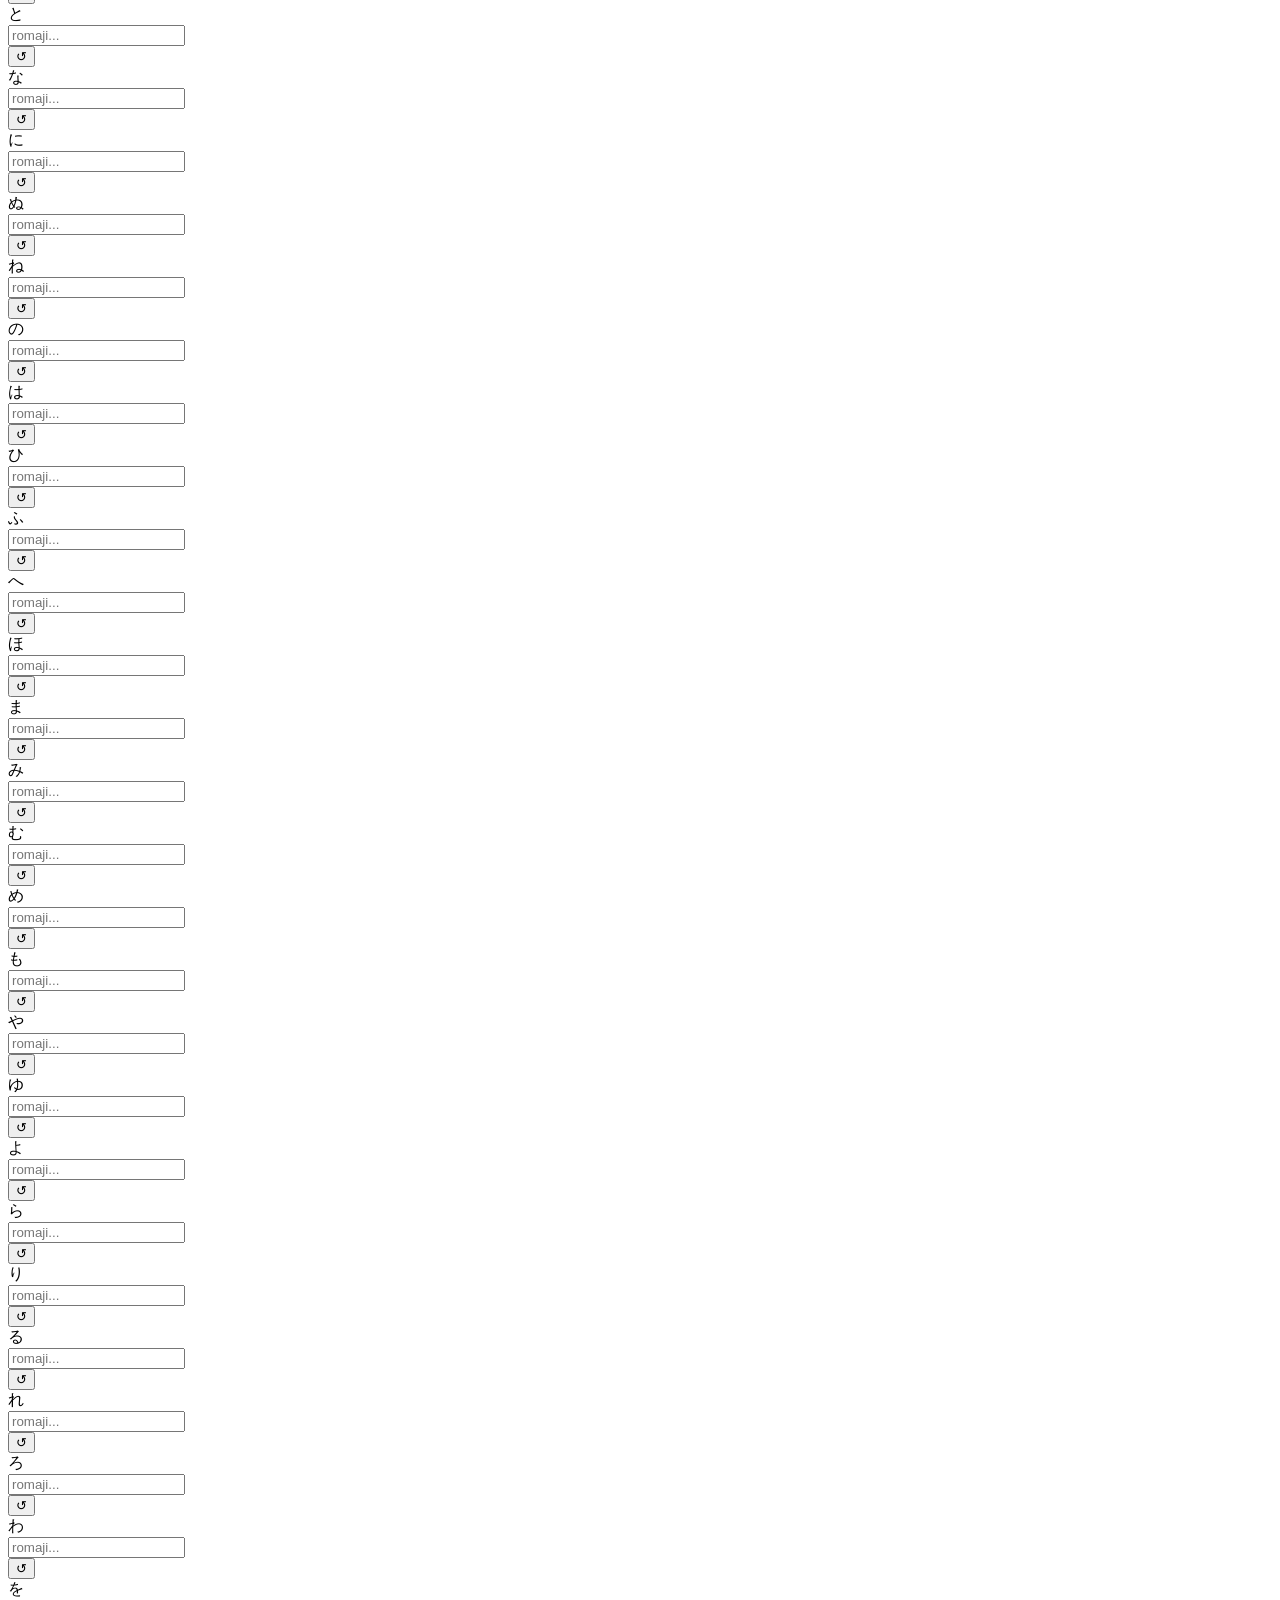
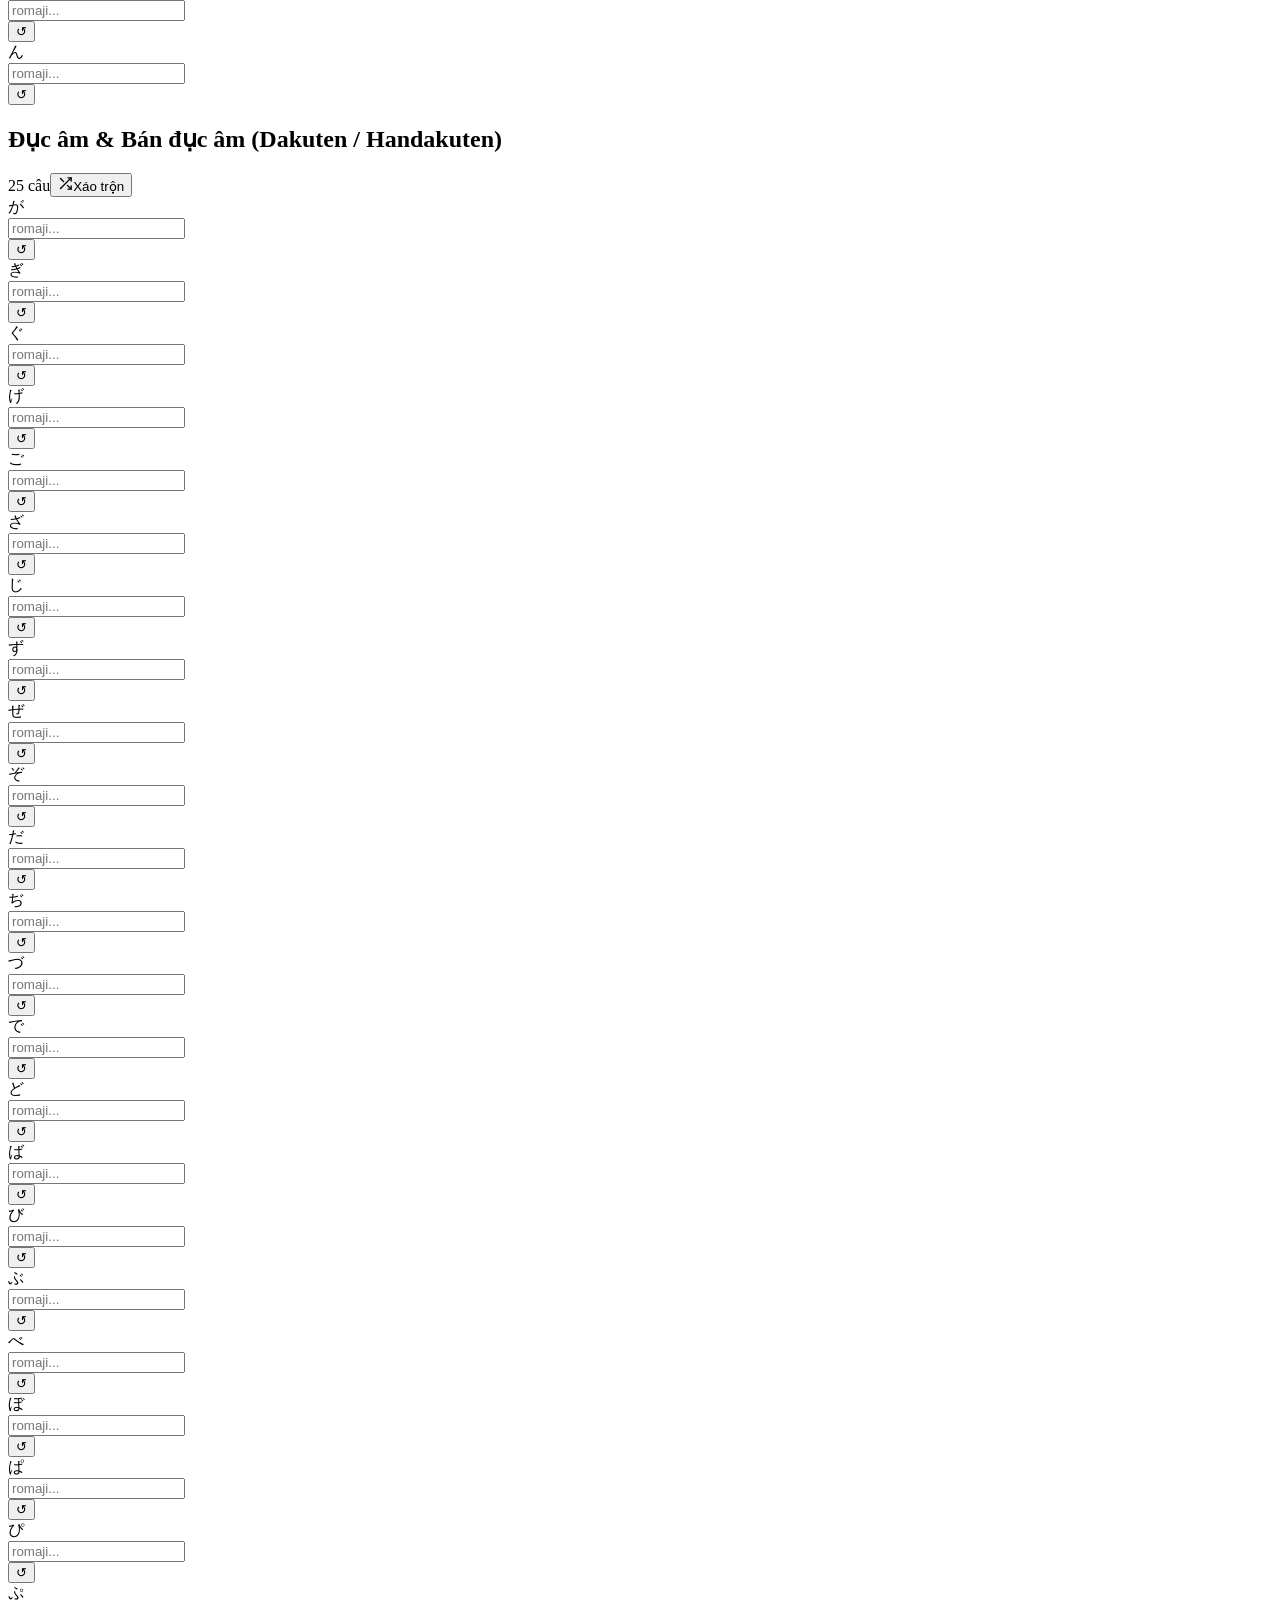
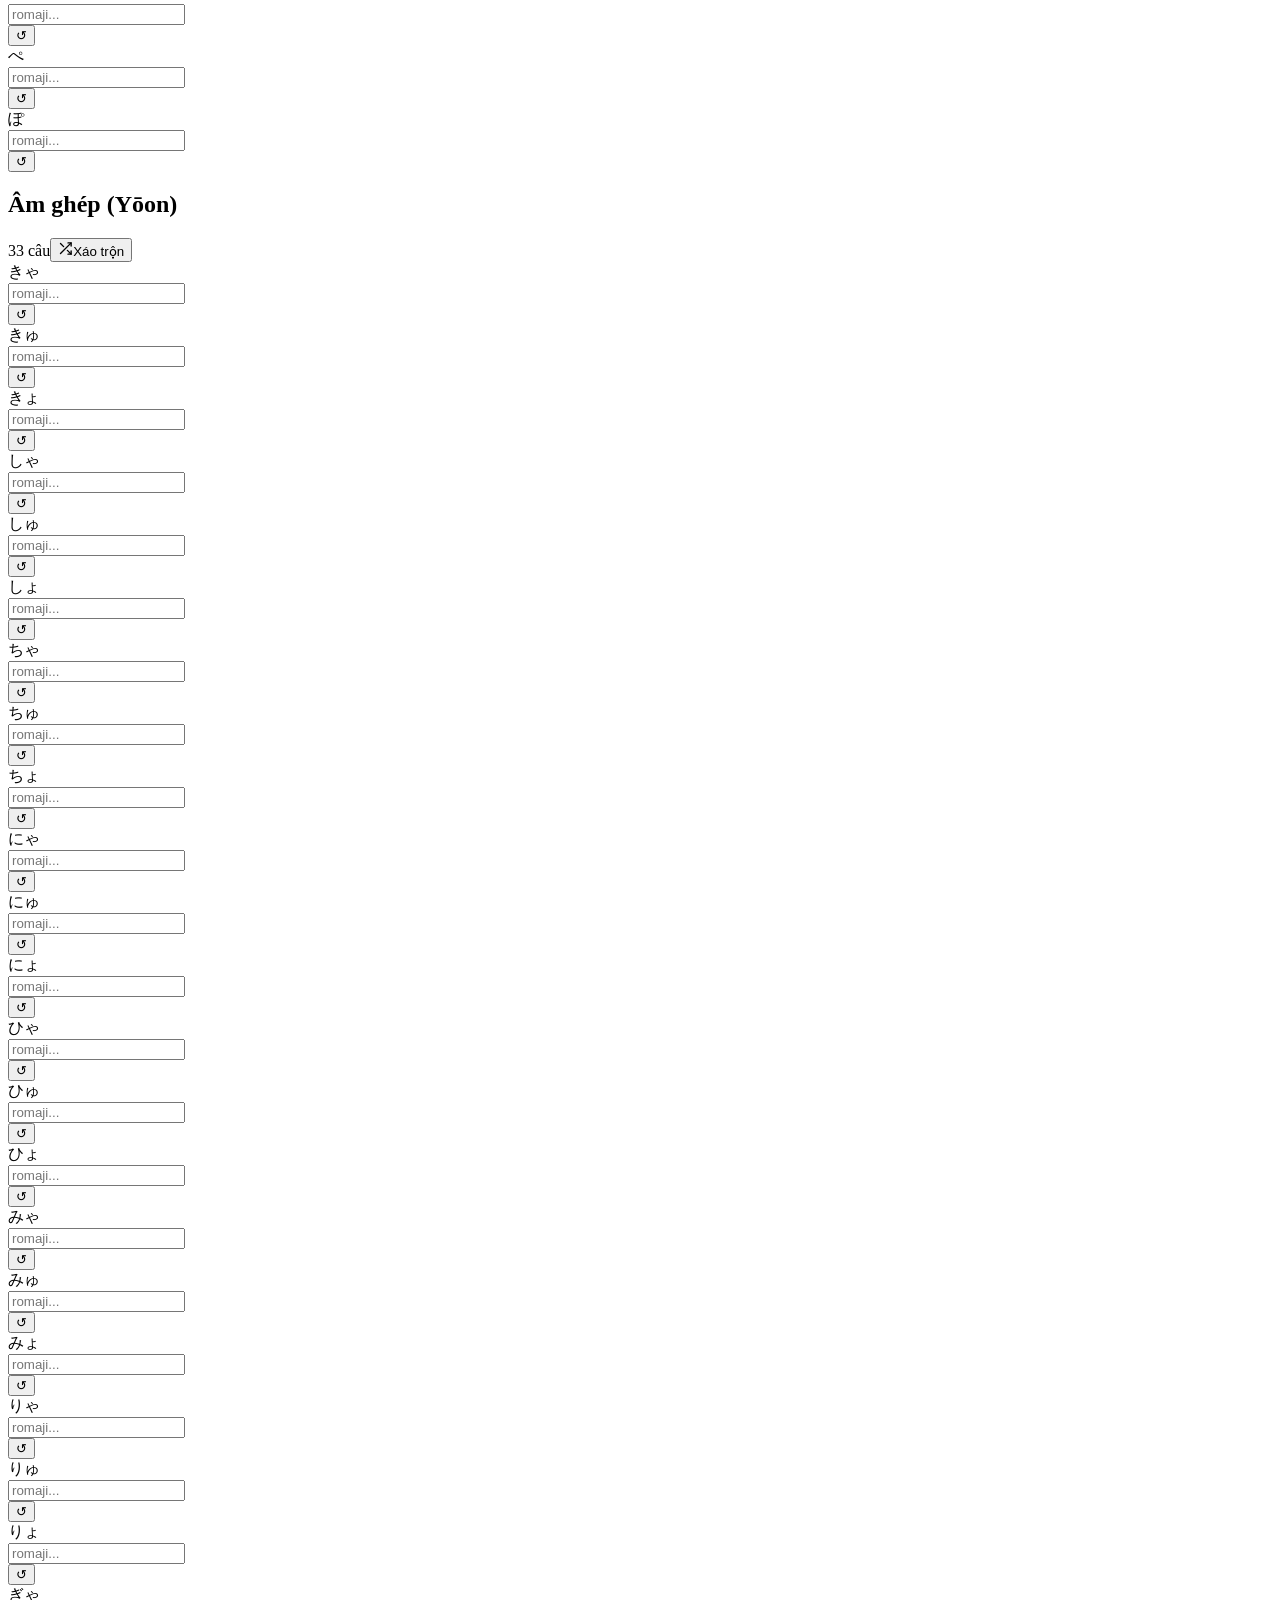
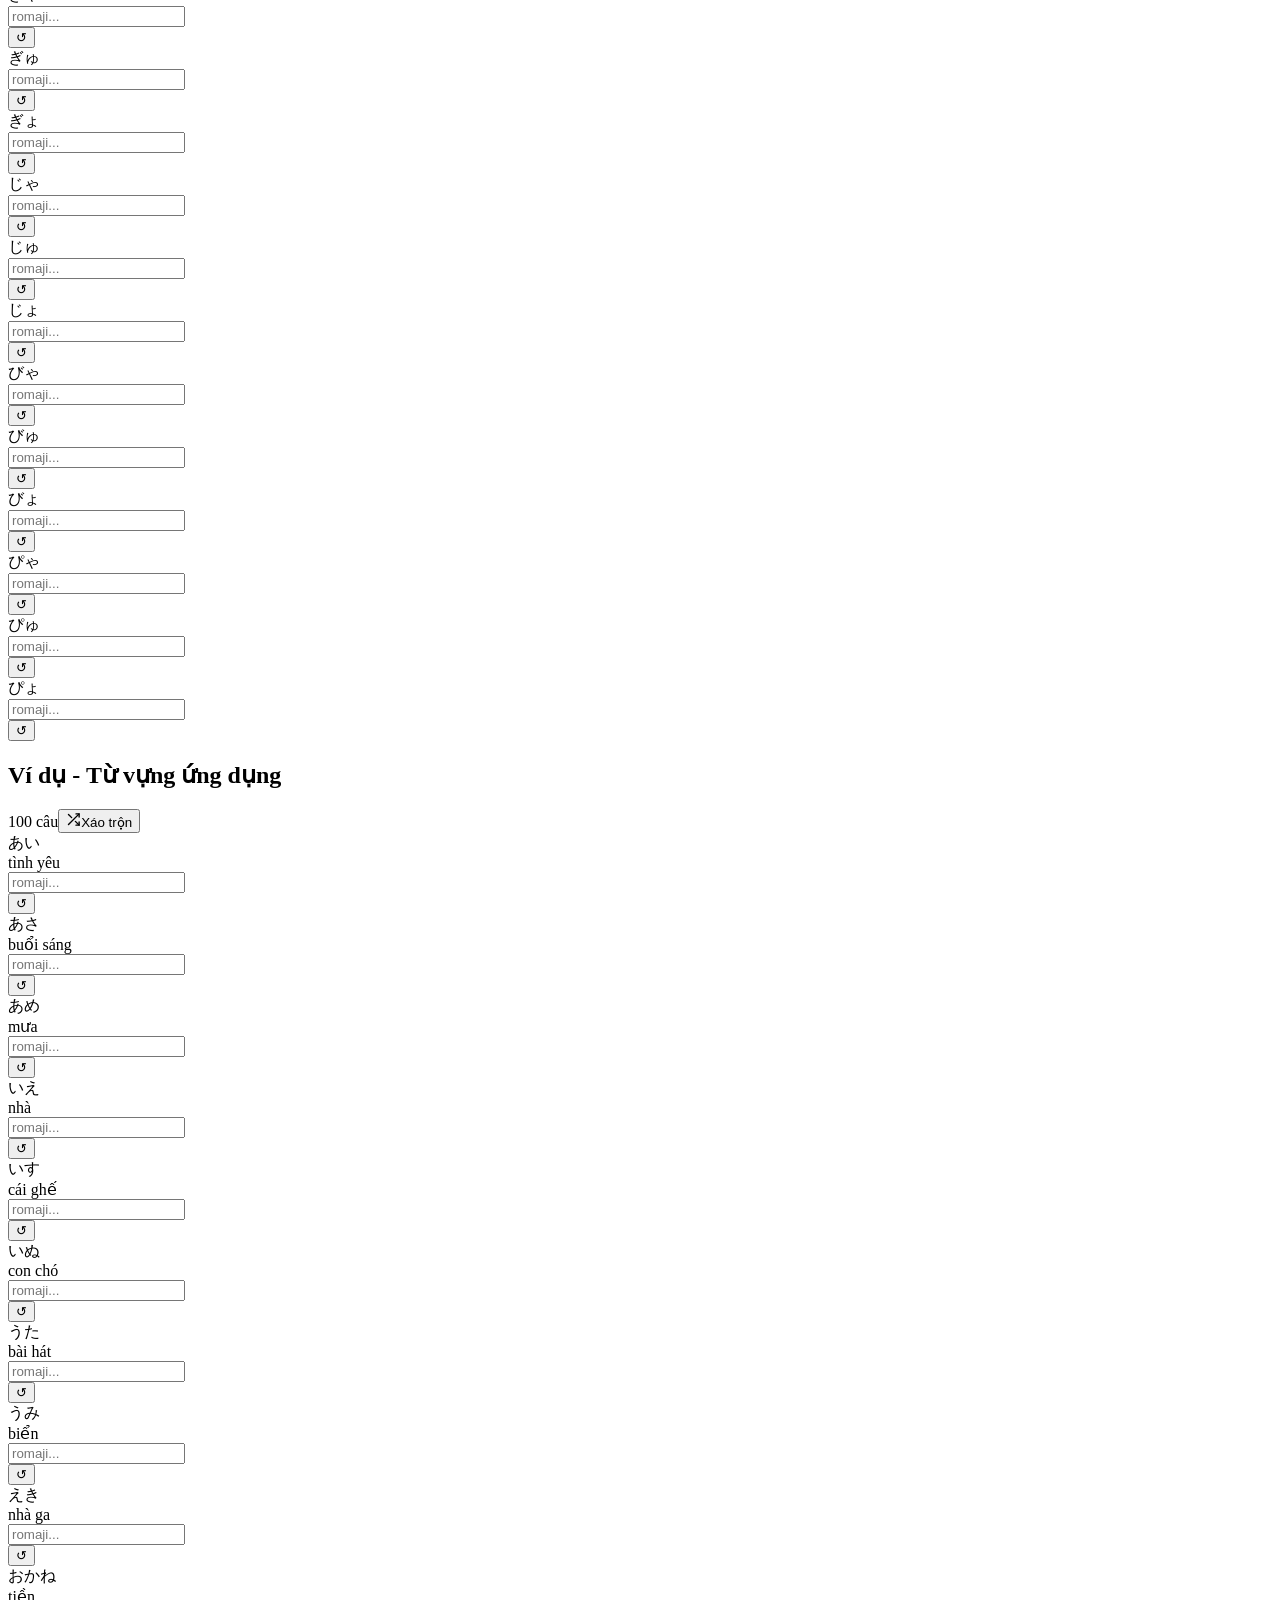
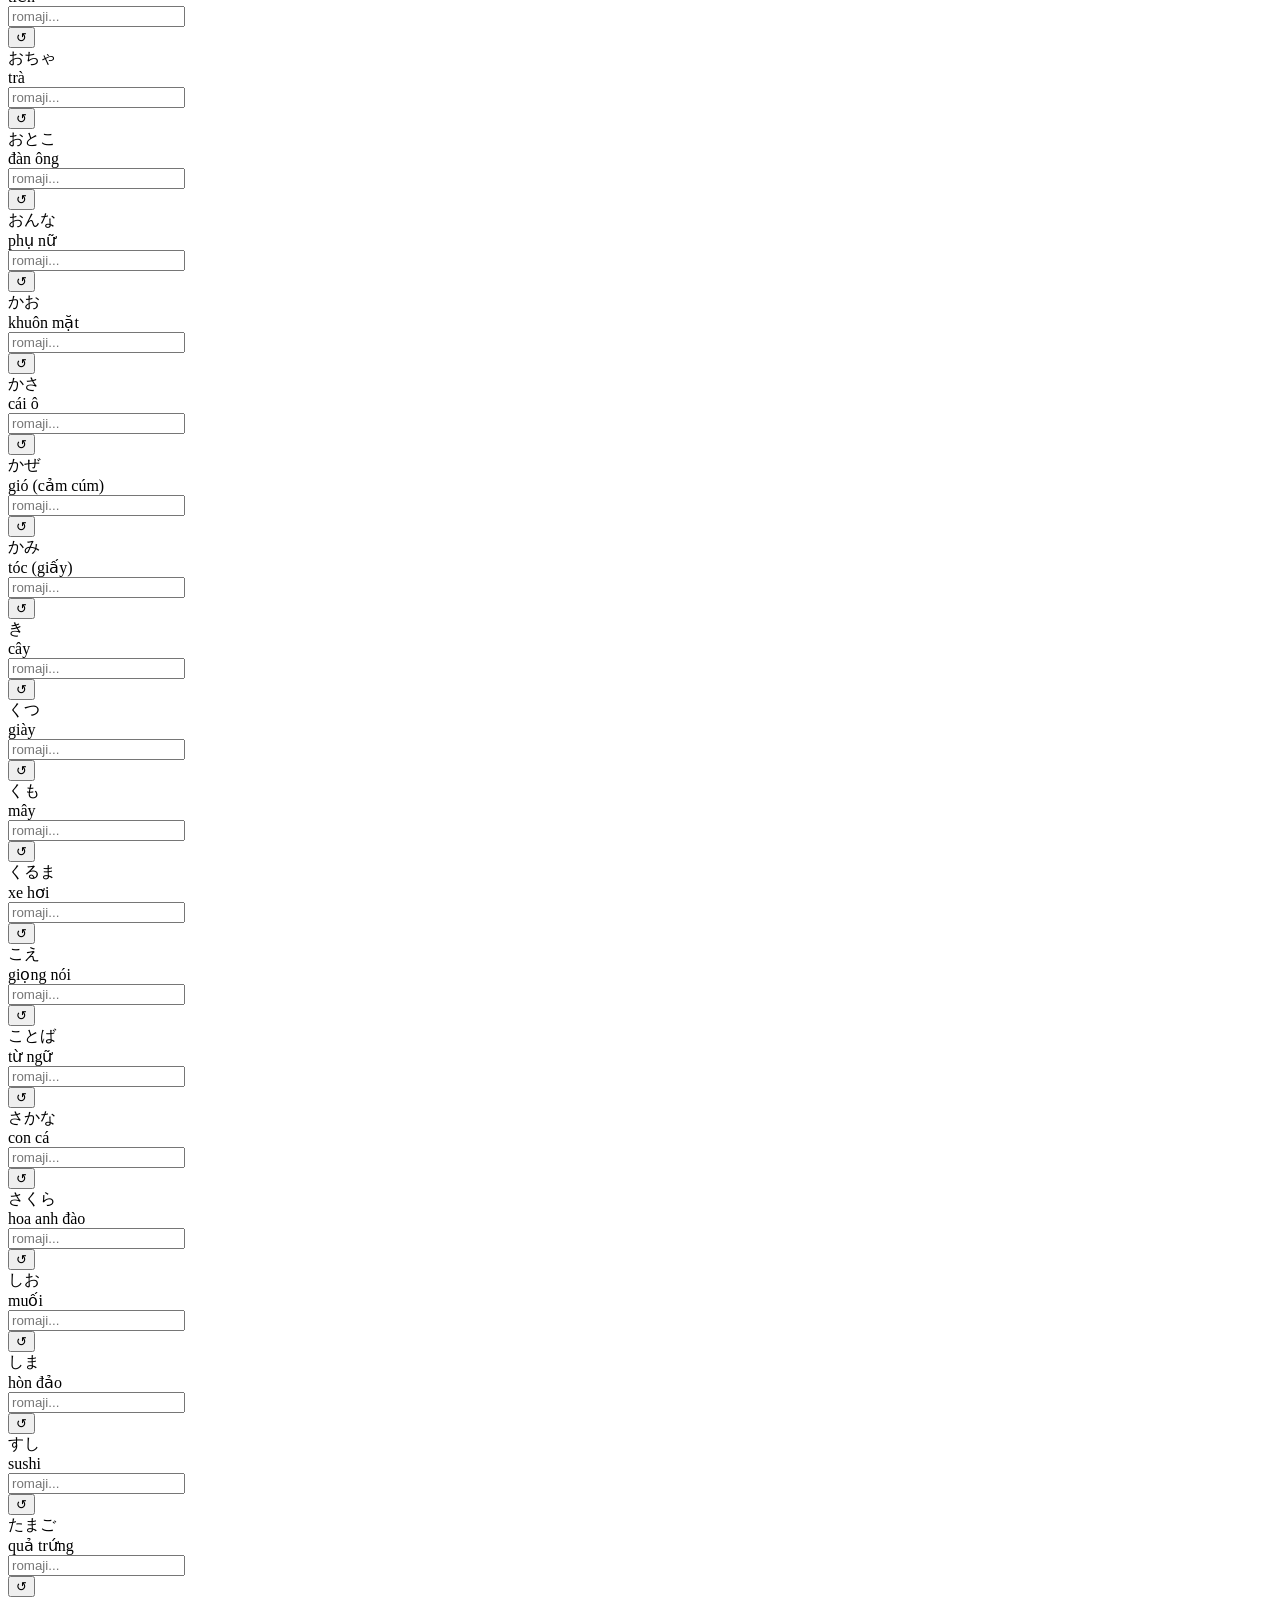
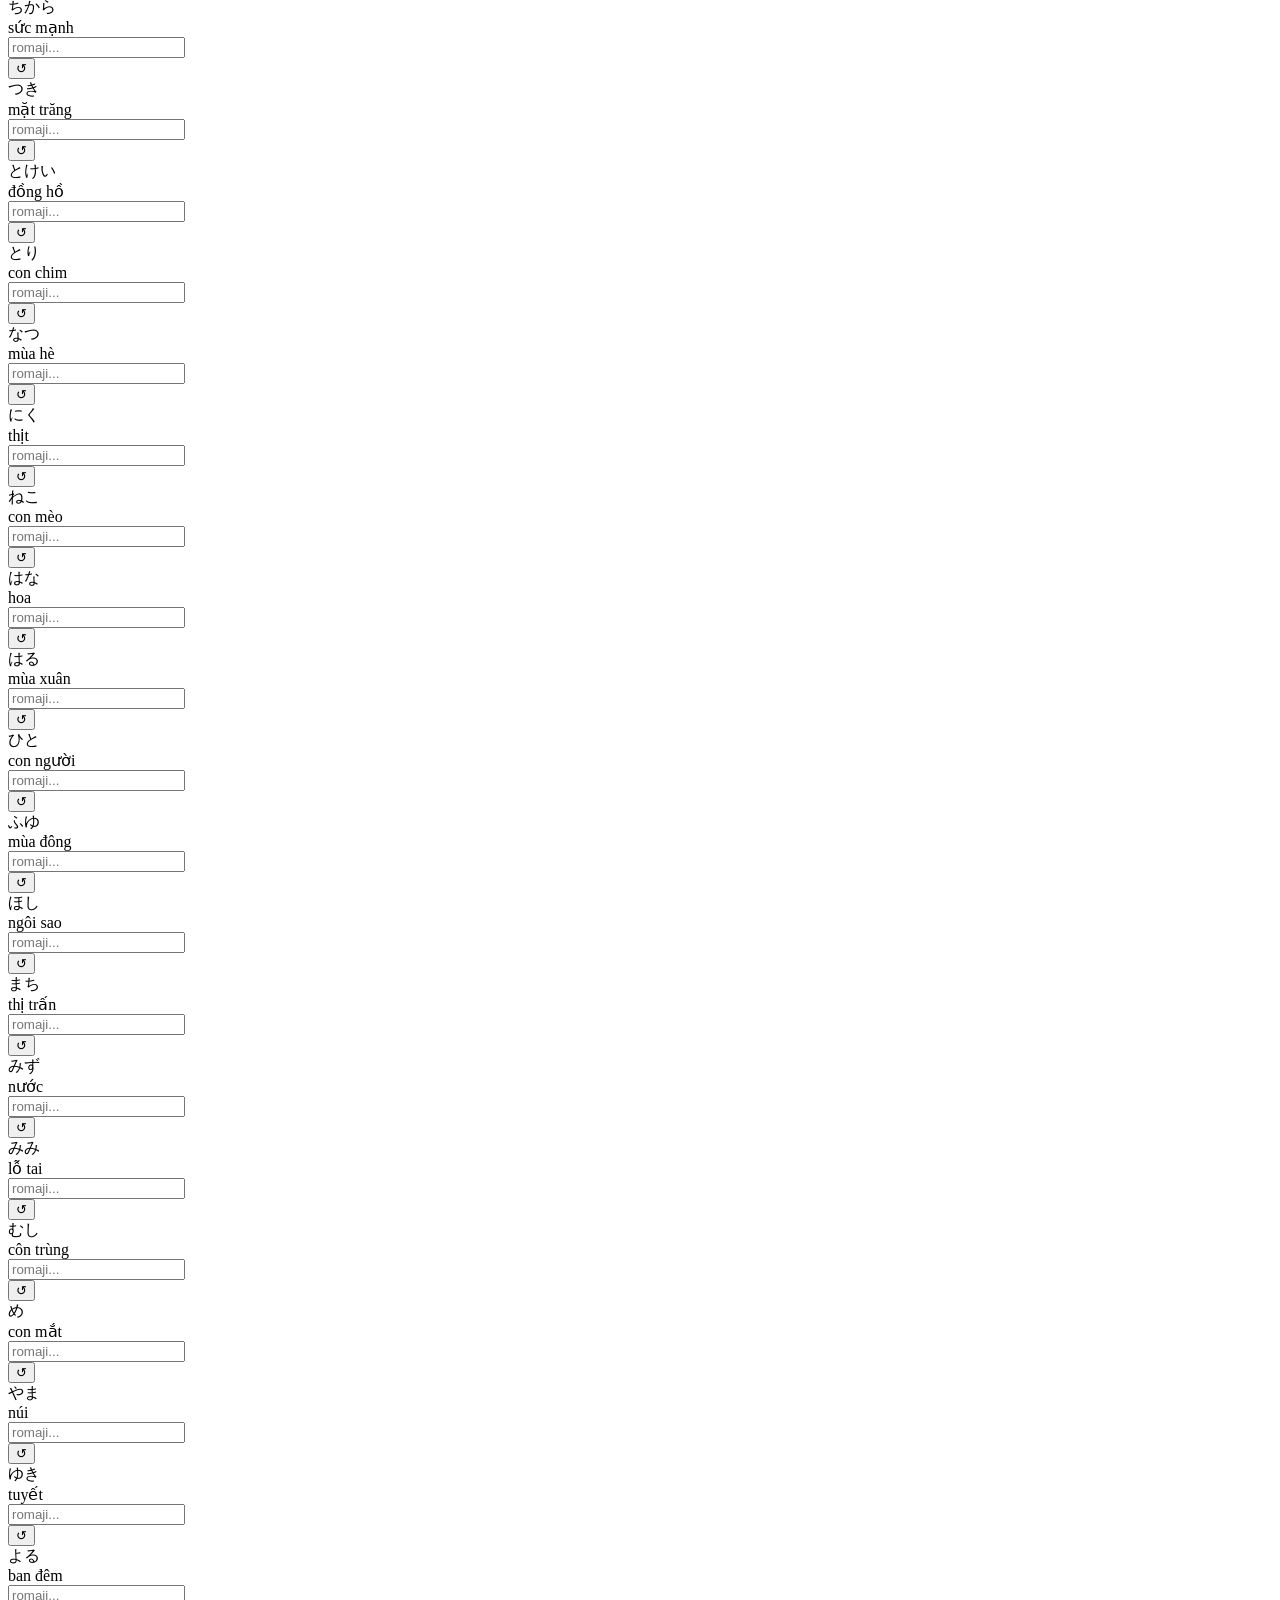
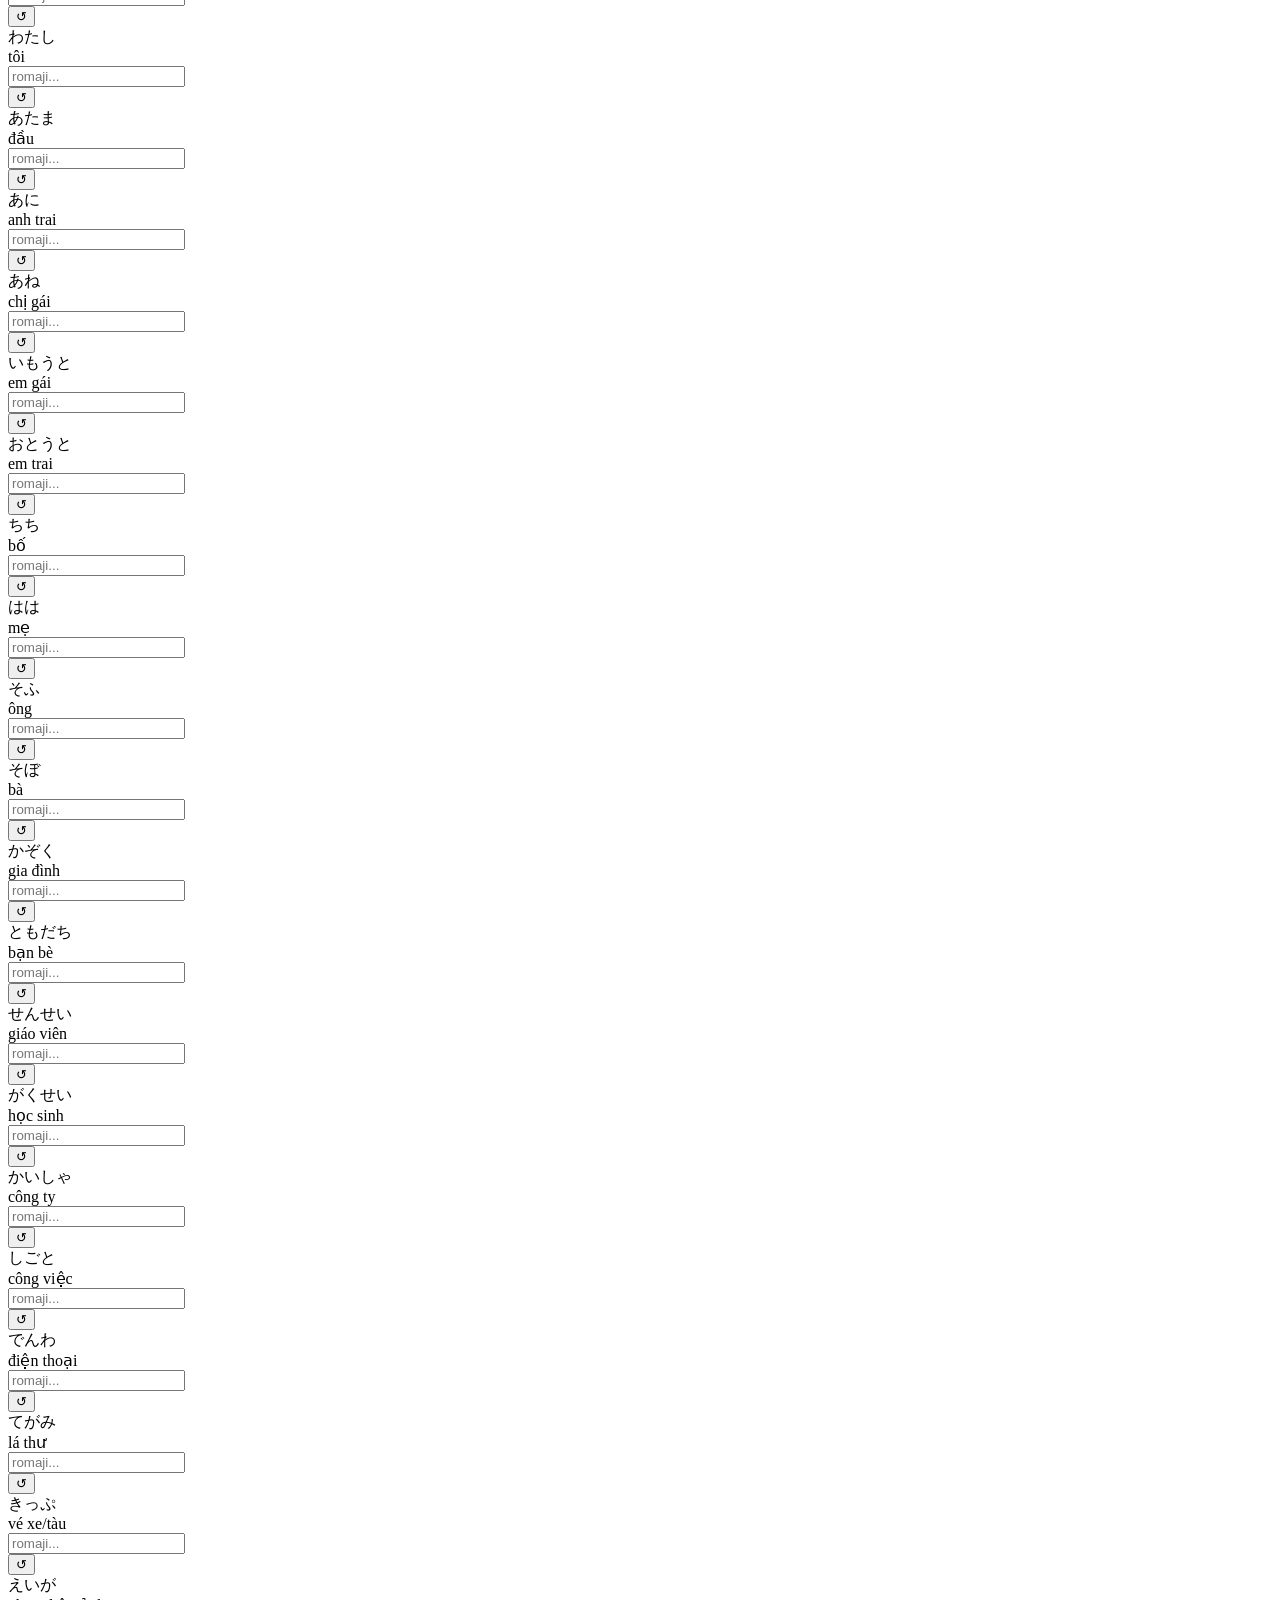
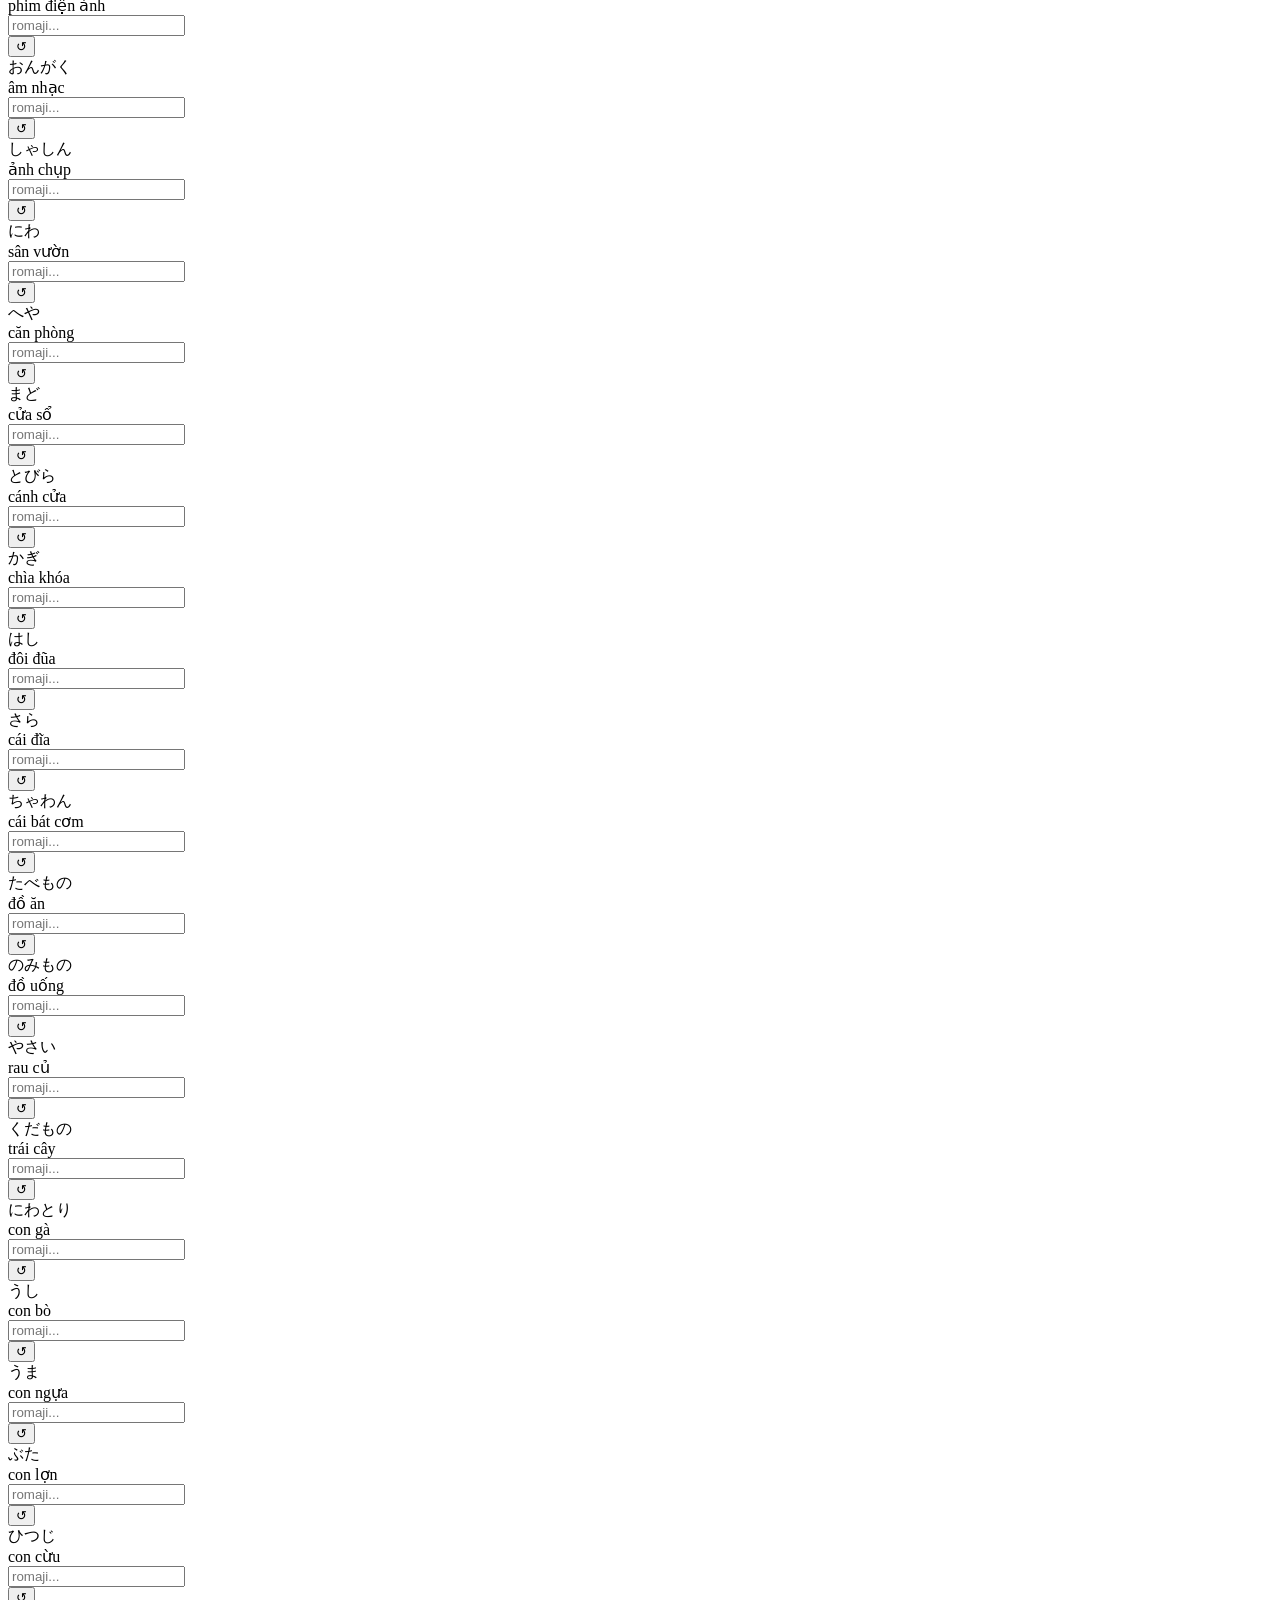
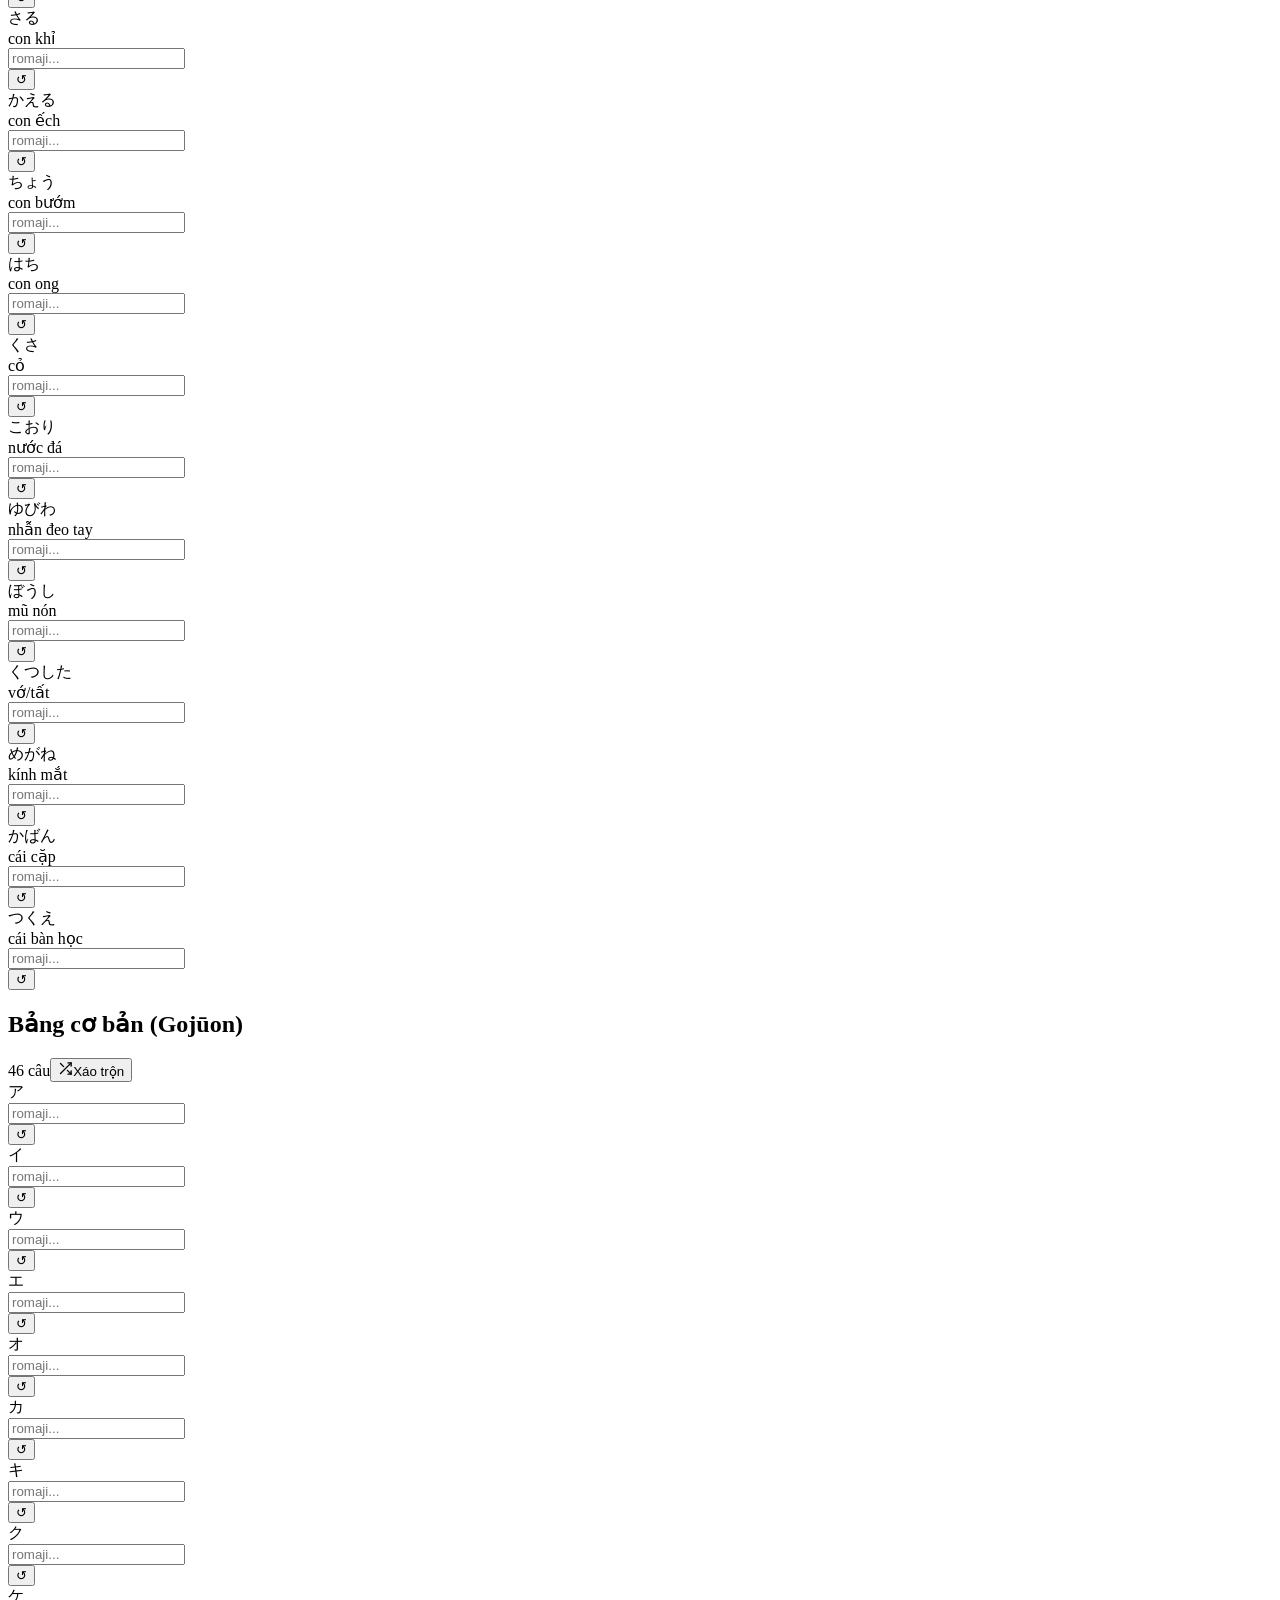
==== commit 0a8263eb: "fix bugs" ====
--- a/index.html
+++ b/index.html
@@ -8,8 +8,9 @@
 <link rel="preconnect" href="https://fonts.googleapis.com">
 <link rel="preconnect" href="https://fonts.gstatic.com" crossorigin>
 <link href="https://fonts.googleapis.com/css2?family=Be+Vietnam+Pro:wght@400;500;600;700;800&family=Shippori+Mincho:wght@500;600;700&display=swap" rel="stylesheet">
-<script src="index.js"></script>
-<link rel="stylesheet" href="index.css">
+<script src="nihongo.js"></script>
+
+<link rel="stylesheet" href="style.css">
 </head>
 
 <body>
@@ -359,7 +360,7 @@
   orbNext();
 }
 const reduceMotion = window.matchMedia && window.matchMedia("(prefers-reduced-motion: reduce)").matches;
-if(!reduceMotion) setInterval(orbNext, 2800);
+setInterval(orbNext, reduceMotion ? 4500 : 2800);
 
 /* ---------- Chuyển chế độ ---------- */
 const modeRow = document.getElementById("modeRow");
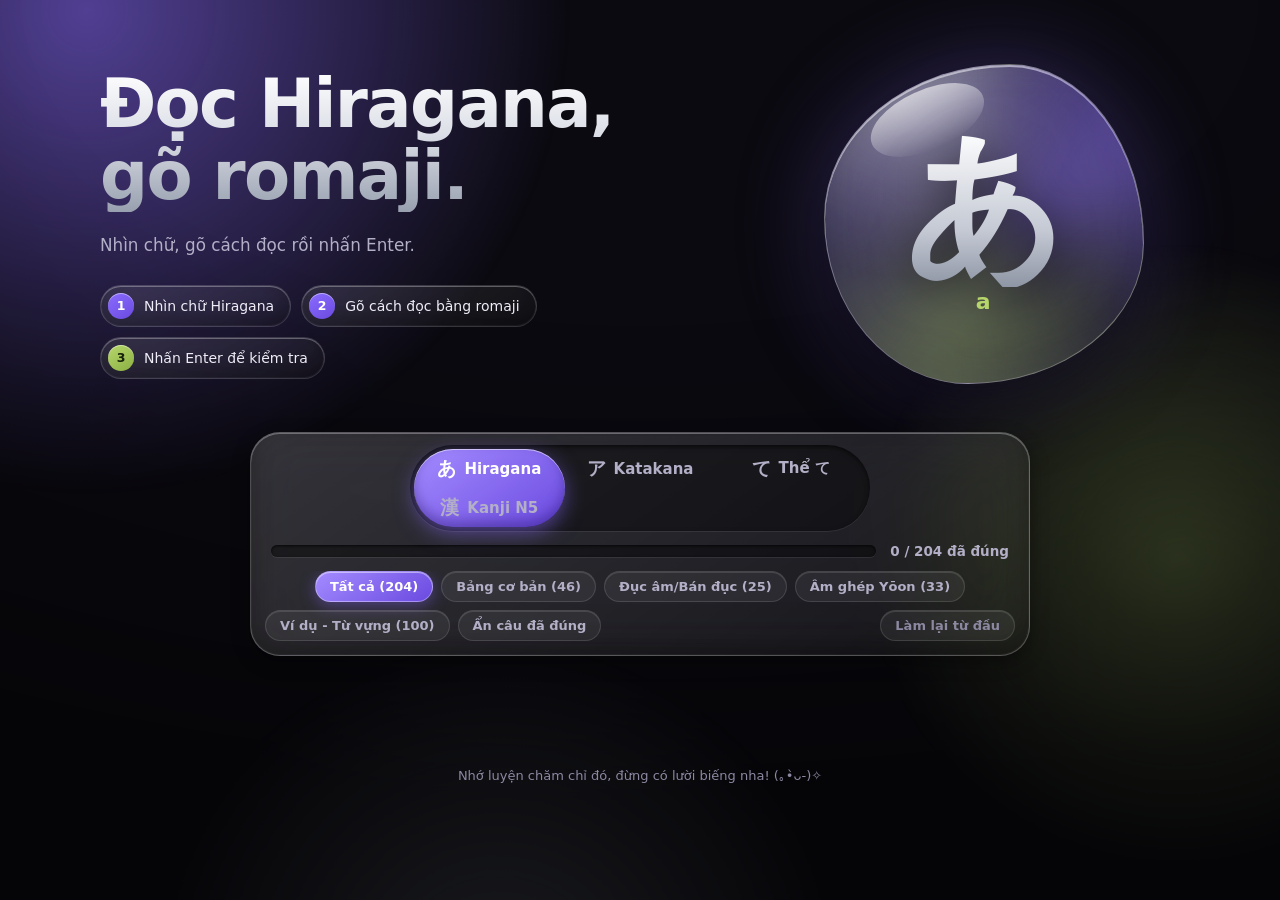
==== commit 33167c94: "Them tinh nang" ====
--- a/index.html
+++ b/index.html
@@ -3,14 +3,13 @@
 <head>
 <meta charset="UTF-8">
 <meta name="viewport" content="width=device-width, initial-scale=1.0">
-<meta name="theme-color" content="#0B0A10">
+<meta name="theme-color" content="#F5F2EC">
 <title>Luyện tập Nihongo → Romaji</title>
 <link rel="preconnect" href="https://fonts.googleapis.com">
 <link rel="preconnect" href="https://fonts.gstatic.com" crossorigin>
-<link href="https://fonts.googleapis.com/css2?family=Be+Vietnam+Pro:wght@400;500;600;700;800&family=Shippori+Mincho:wght@500;600;700&display=swap" rel="stylesheet">
+<link href="https://fonts.googleapis.com/css2?family=Nunito:wght@400;500;600;700;800&family=Zen+Maru+Gothic:wght@400;500;700&display=swap" rel="stylesheet">
 <script src="nihongo.js"></script>
-
-<link rel="stylesheet" href="style.css">
+<link rel="stylesheet" href="nihongo.css">
 </head>
 
 <body>
@@ -48,6 +47,7 @@
     <button class="mode-btn active" data-mode="hiragana" aria-pressed="true"><span class="k" lang="ja">あ</span><span>Hiragana</span></button>
     <button class="mode-btn" data-mode="katakana" aria-pressed="false"><span class="k" lang="ja">ア</span><span>Katakana</span></button>
     <button class="mode-btn" data-mode="teform" aria-pressed="false"><span class="k" lang="ja">て</span><span>Thể て</span></button>
+    <button class="mode-btn" data-mode="kanji" aria-pressed="false"><span class="k" lang="ja">漢</span><span>Kanji N5</span></button>
   </div>
 
   <div class="progress-wrap">
@@ -76,6 +76,7 @@
 
 <main id="main-hiragana"></main>
 <main id="main-katakana" class="hidden"></main>
+<main id="main-kanji" class="hidden"></main>
 
 <main id="main-teform" class="hidden">
   <section class="section">
@@ -110,19 +111,27 @@
   gojuon: "Bảng cơ bản (Gojūon)",
   dakuten: "Đục âm & Bán đục âm (Dakuten / Handakuten)",
   yoon: "Âm ghép (Yōon)",
-  vidu: "Ví dụ - Từ vựng ứng dụng"
+  vidu: "Ví dụ - Từ vựng ứng dụng",
+  n5: "102 Hán tự N5 (JLPT)"
 };
 
 const MODES = {
   hiragana: { items: HIRAGANA, mainId: "main-hiragana" },
   katakana: { items: KATAKANA, mainId: "main-katakana" },
-  teform:   { items: null,       mainId: "main-teform" }
+  teform:   { items: null,       mainId: "main-teform" },
+  kanji:    { items: KANJI,      mainId: "main-kanji" }
 };
 
 const countKana = (o) => Object.values(o).reduce((s,g)=>s+g.length,0);
 const TOTAL = countKana(HIRAGANA);
-const correctCount = { hiragana: 0, katakana: 0, teform: 0 };
-const PROGRESS_SUFFIX = { hiragana: "đã đúng", katakana: "đã đúng", teform: "đã làm" };
+const MODE_TOTALS = {
+  hiragana: countKana(HIRAGANA),
+  katakana: countKana(KATAKANA),
+  teform: て.length,
+  kanji: countKana(KANJI)
+};
+const correctCount = { hiragana: 0, katakana: 0, teform: 0, kanji: 0 };
+const PROGRESS_SUFFIX = { hiragana: "đã đúng", katakana: "đã đúng", teform: "đã làm", kanji: "đã đúng" };
 let hideCorrect = false;
 let currentFilter = "all";
 let currentMode = "hiragana";
@@ -195,8 +204,8 @@
     input.autocomplete = "off";
     input.autocapitalize = "off";
     input.spellcheck = false;
-    input.placeholder = "romaji...";
-    input.setAttribute("aria-label", `Romaji của ${kana}`);
+    input.placeholder = mode === "kanji" ? "âm Hán Việt..." : "romaji...";
+    input.setAttribute("aria-label", mode === "kanji" ? `Âm Hán Việt của ${kana}` : `Romaji của ${kana}`);
 
     const fb = document.createElement("div");
     fb.className = "fb";
@@ -264,7 +273,7 @@
 }
 
 function updateProgress(){
-  const total = currentMode === "teform" ? て.length : TOTAL;
+  const total = MODE_TOTALS[currentMode] ?? TOTAL;
   const done = correctCount[currentMode];
   const pct = Math.round((done/total)*100);
   progressFill.style.setProperty("--p", pct);
@@ -307,6 +316,11 @@
     title: "Chia động từ\nsang thể て.",
     sub: `Nhìn động từ thể ます rồi gõ romaji của thể て. Có ${て.length} câu, nộp bài để xem điểm và các câu cần ôn.`,
     steps: ["Nhìn động từ thể ます", "Gõ romaji của thể て", "Nhấn Enter để chuyển câu"]
+  },
+  kanji: {
+    title: "Học Kanji N5,\ngõ âm Hán Việt.",
+    sub: `Nhìn chữ Hán, gõ âm Hán Việt rồi nhấn Enter. Có ${countKana(KANJI)} chữ Kanji trình độ N5, kèm âm On/Kun để tham khảo.`,
+    steps: ["Nhìn chữ Kanji", "Gõ âm Hán Việt", "Nhấn Enter để kiểm tra"]
   }
 };
 
@@ -321,6 +335,7 @@
 
 function orbPool(mode){
   if(mode === "teform") return [["て", "te"]];
+  if(mode === "kanji") return KANJI.n5.map(([k, a]) => [k, Array.isArray(a) ? a[0] : a]);
   const src = mode === "katakana" ? KATAKANA : HIRAGANA;
   return src.gojuon.map(([k, a]) => [k, Array.isArray(a) ? a[0] : a]);
 }
@@ -360,11 +375,15 @@
   orbNext();
 }
 const reduceMotion = window.matchMedia && window.matchMedia("(prefers-reduced-motion: reduce)").matches;
-setInterval(orbNext, reduceMotion ? 4500 : 2800);
+if(!reduceMotion) setInterval(orbNext, 2800);
 
 /* ---------- Chuyển chế độ ---------- */
 const modeRow = document.getElementById("modeRow");
-const MODE_INDEX = { hiragana: 0, katakana: 1, teform: 2 };
+const MODE_INDEX = { hiragana: 0, katakana: 1, teform: 2, kanji: 3 };
+const allChip = document.querySelector('#filterControls .chip[data-filter="all"]');
+function updateAllChipLabel(mode){
+  if(allChip) allChip.textContent = `Tất cả (${MODE_TOTALS[mode] ?? TOTAL})`;
+}
 const topbarEl = document.getElementById("topbar");
 const toolbarToggle = document.getElementById("toolbarToggle");
 
@@ -389,6 +408,12 @@
 
       currentMode = btn.dataset.mode;
       topbarEl.classList.toggle("mode-teform", currentMode === "teform");
+      topbarEl.classList.toggle("mode-kanji", currentMode === "kanji");
+      currentFilter = "all";
+      document.querySelectorAll("#filterControls .chip[data-filter]").forEach(b=>{
+        b.classList.toggle("active", b.dataset.filter === "all");
+      });
+      updateAllChipLabel(currentMode);
       const newMain = document.getElementById(MODES[currentMode].mainId);
       newMain.classList.remove("hidden");
       newMain.classList.add("fade-out");
@@ -402,6 +427,7 @@
   });
 });
 setHero(currentMode, false);
+updateAllChipLabel(currentMode);
 
 /* ---------- Dock thu gọn khi cuộn ---------- */
 const dockSentinel = document.getElementById("dockSentinel");
--- a/nihongo.css
+++ b/nihongo.css
@@ -0,0 +1,807 @@
+:root{
+  --void:#0B0A10;
+  --violet:#8B6CFF;
+  --violet-2:#6A4AE0;
+  --violet-soft:rgba(139,108,255,.22);
+  --matcha:#B6D66B;
+  --matcha-2:#8CB043;
+  --matcha-soft:rgba(182,214,107,.16);
+  --metal-1:#F1F2F6;
+  --metal-2:#B7BDC9;
+  --metal-3:#7E8594;
+  --text:#EFECF7;
+  --text-2:#B3AFC7;
+  --text-3:#8C88A1;
+  --rose:#FF7B95;
+  --rose-soft:rgba(255,123,149,.14);
+  --line:rgba(255,255,255,.12);
+  --line-strong:rgba(255,255,255,.22);
+
+  --glass:linear-gradient(145deg, rgba(255,255,255,.11), rgba(255,255,255,.035));
+  --glass-strong:linear-gradient(145deg, rgba(255,255,255,.18), rgba(255,255,255,.06));
+  --spec:inset 0 1px 0 rgba(255,255,255,.28), inset 0 0 0 1px rgba(255,255,255,.04), inset 0 -10px 22px rgba(0,0,0,.28);
+  --shadow-1:0 6px 18px rgba(0,0,0,.35);
+  --shadow-2:0 18px 44px rgba(0,0,0,.5);
+
+  --ease:cubic-bezier(.22,1,.36,1);
+  --spring:cubic-bezier(.34,1.45,.5,1);
+  --font-ui:'Be Vietnam Pro',system-ui,-apple-system,'Segoe UI',sans-serif;
+  --font-kana:'Shippori Mincho','Hiragino Mincho ProN','Yu Mincho','Noto Serif JP',serif;
+}
+
+*{box-sizing:border-box;}
+html{scroll-behavior:smooth; background:var(--void); overflow-anchor:none;}
+body{
+  margin:0;
+  min-height:100vh;
+  font-family:var(--font-ui);
+  color:var(--text);
+  padding-bottom:72px;
+  overflow-anchor:none;
+  -webkit-font-smoothing:antialiased;
+}
+:focus-visible{outline:2px solid var(--matcha); outline-offset:2px;}
+.hidden{display:none !important;}
+
+/* ========== Nền: chất lỏng tím / matcha / xám kim loại ========== */
+.bg{position:fixed; inset:0; z-index:-1; overflow:hidden; pointer-events:none;}
+.bg i{position:absolute; border-radius:50%; will-change:transform;}
+.bg .b1{
+  width:72vmax; height:72vmax; left:-22vmax; top:-28vmax;
+  background:radial-gradient(circle at 40% 40%, rgba(139,108,255,.55), rgba(139,108,255,0) 62%);
+  animation:drift1 26s ease-in-out infinite alternate;
+}
+.bg .b2{
+  width:56vmax; height:56vmax; right:-20vmax; top:22vh;
+  background:radial-gradient(circle, rgba(182,214,107,.30), rgba(182,214,107,0) 62%);
+  animation:drift2 32s ease-in-out infinite alternate;
+}
+.bg .b3{
+  width:62vmax; height:62vmax; left:8vw; bottom:-38vmax;
+  background:radial-gradient(circle, rgba(154,161,174,.30), rgba(154,161,174,0) 62%);
+  animation:drift3 38s ease-in-out infinite alternate;
+}
+.bg::after{
+  content:""; position:absolute; inset:0;
+  background:radial-gradient(120% 90% at 50% 0%, transparent 40%, rgba(0,0,0,.5));
+}
+@keyframes drift1{from{transform:translate3d(0,0,0) scale(1);} to{transform:translate3d(9vmax,7vmax,0) scale(1.15);}}
+@keyframes drift2{from{transform:translate3d(0,0,0) scale(1.05);} to{transform:translate3d(-10vmax,-8vmax,0) scale(.9);}}
+@keyframes drift3{from{transform:translate3d(0,0,0) scale(.95);} to{transform:translate3d(12vmax,-6vmax,0) scale(1.12);}}
+
+/* ========== Hero: nói rõ web này để làm gì ========== */
+.hero{
+  max-width:1120px;
+  margin:0 auto;
+  padding:64px 20px 48px;
+  display:grid;
+  grid-template-columns:minmax(0,1.25fr) minmax(0,.75fr);
+  align-items:center;
+  gap:36px;
+}
+.hero-copy > *{animation:rise .9s var(--ease) backwards;}
+.hero-copy > :nth-child(1){animation-delay:.05s;}
+.hero-copy > :nth-child(2){animation-delay:.16s;}
+.hero-copy > :nth-child(3){animation-delay:.27s;}
+.hero-copy.swap > *{animation:swapIn .45s var(--ease) backwards; animation-delay:0s;}
+@keyframes rise{from{opacity:0; transform:translateY(22px);} to{opacity:1; transform:none;}}
+@keyframes swapIn{from{opacity:0; transform:translateY(8px);} to{opacity:1; transform:none;}}
+
+.hero h1{
+  margin:0;
+  font-weight:800;
+  font-size:clamp(2.3rem,5.6vw,4.2rem);
+  line-height:1.06;
+  letter-spacing:-.025em;
+  white-space:pre-line;
+  background:linear-gradient(180deg,#FFFFFF 0%,#DCDFE7 45%,#98A0AF 100%);
+  -webkit-background-clip:text;
+  background-clip:text;
+  color:transparent;
+}
+.hero-sub{
+  margin:20px 0 0;
+  max-width:48ch;
+  font-size:1.05rem;
+  line-height:1.6;
+  color:var(--text-2);
+}
+.hero-steps{
+  list-style:none;
+  margin:26px 0 0;
+  padding:0;
+  display:flex;
+  flex-wrap:wrap;
+  gap:10px;
+}
+.hero-steps li{
+  display:flex;
+  align-items:center;
+  gap:10px;
+  padding:7px 16px 7px 7px;
+  border-radius:999px;
+  background:var(--glass);
+  border:1px solid var(--line);
+  box-shadow:var(--spec);
+  font-size:14px;
+  font-weight:500;
+}
+.hero-steps b{
+  width:26px; height:26px;
+  border-radius:50%;
+  display:grid; place-items:center;
+  font-size:12.5px; font-weight:700;
+  color:#fff;
+  background:linear-gradient(145deg,var(--violet),var(--violet-2));
+  box-shadow:inset 0 1px 0 rgba(255,255,255,.45);
+}
+.hero-steps li:last-child b{
+  background:linear-gradient(145deg,var(--matcha),var(--matcha-2));
+  color:#16210A;
+}
+
+.hero-orb{
+  position:relative;
+  justify-self:center;
+  width:clamp(210px,27vw,320px);
+  aspect-ratio:1;
+  animation:floaty 7s ease-in-out infinite;
+}
+.orb-stage{position:absolute; inset:0; animation:orbEnter 1.2s var(--ease) backwards .1s;}
+@keyframes floaty{0%,100%{transform:translateY(0);} 50%{transform:translateY(-10px);}}
+@keyframes orbEnter{from{opacity:0; transform:scale(.7);} to{opacity:1; transform:none;}}
+
+.orb-glass{
+  position:absolute; inset:0;
+  border-radius:58% 42% 55% 45% / 48% 56% 44% 52%;
+  background:
+    radial-gradient(120% 120% at 25% 12%, rgba(255,255,255,.30), rgba(255,255,255,.04) 46%),
+    linear-gradient(145deg, rgba(139,108,255,.38), rgba(182,214,107,.14));
+  border:1px solid rgba(255,255,255,.32);
+  -webkit-backdrop-filter:blur(18px) saturate(180%);
+  backdrop-filter:blur(18px) saturate(180%);
+  box-shadow:
+    inset 0 2px 0 rgba(255,255,255,.55),
+    inset 0 -22px 44px rgba(20,10,60,.55),
+    inset 14px 0 32px rgba(182,214,107,.12),
+    0 30px 60px rgba(0,0,0,.55),
+    0 0 90px rgba(139,108,255,.32);
+  animation:morph 14s ease-in-out infinite alternate;
+  overflow:hidden;
+}
+.orb-glass::before{
+  content:""; position:absolute;
+  left:13%; top:8%; width:38%; height:19%;
+  border-radius:50%;
+  background:linear-gradient(rgba(255,255,255,.6), rgba(255,255,255,0));
+  transform:rotate(-24deg);
+  z-index:2;
+}
+.orb-swirl{position:absolute; inset:0; opacity:.6;}
+.orb-swirl::before{
+  content:""; position:absolute; inset:-40%;
+  background:conic-gradient(from 0deg, transparent, rgba(139,108,255,.75), transparent 34%, rgba(182,214,107,.6) 55%, transparent 74%, rgba(200,205,216,.5));
+  filter:blur(30px);
+  animation:spin 18s linear infinite;
+}
+@keyframes spin{to{transform:rotate(360deg);}}
+@keyframes morph{
+  0%{border-radius:58% 42% 55% 45% / 48% 56% 44% 52%;}
+  33%{border-radius:44% 56% 42% 58% / 56% 44% 58% 42%;}
+  66%{border-radius:52% 48% 60% 40% / 42% 58% 46% 54%;}
+  100%{border-radius:40% 60% 46% 54% / 54% 42% 60% 46%;}
+}
+.orb-content{
+  position:absolute; inset:0;
+  display:flex; flex-direction:column; align-items:center; justify-content:center;
+  gap:2px;
+  filter:drop-shadow(0 8px 20px rgba(0,0,0,.5));
+  z-index:3;
+}
+.orb-kana{
+  font-family:var(--font-kana);
+  font-weight:700;
+  font-size:clamp(96px,13vw,158px);
+  line-height:1;
+  background:linear-gradient(180deg,#FFFFFF 0%,#C3C8D3 65%,#8E95A4 100%);
+  -webkit-background-clip:text;
+  background-clip:text;
+  color:transparent;
+}
+.orb-romaji{
+  font-weight:600;
+  font-size:clamp(16px,2vw,22px);
+  letter-spacing:.1em;
+  color:var(--matcha);
+  min-height:1.4em;
+}
+.orb-kana.in{animation:orbIn .8s var(--ease) backwards;}
+.orb-romaji.in{animation:orbIn .8s .35s var(--ease) backwards;}
+@keyframes orbIn{
+  from{opacity:0; transform:translateY(12px) scale(.92); filter:blur(8px);}
+  to{opacity:1; transform:none; filter:blur(0);}
+}
+
+/* ========== Dock: thanh điều khiển kính lỏng ========== */
+.topbar{
+  position:sticky;
+  top:12px;
+  z-index:10;
+  width:min(780px, calc(100% - 24px));
+  margin:0 auto;
+  padding:12px 14px 14px;
+  border-radius:30px;
+  background:var(--glass-strong);
+  -webkit-backdrop-filter:blur(28px) saturate(170%);
+  backdrop-filter:blur(28px) saturate(170%);
+  border:1px solid var(--line-strong);
+  box-shadow:var(--spec), var(--shadow-1);
+  transition:padding .35s var(--ease), box-shadow .3s var(--ease), border-radius .3s var(--ease);
+}
+.topbar.scrolled{box-shadow:var(--spec), var(--shadow-2);}
+.topbar.collapsed{padding:8px 10px; border-radius:26px;}
+
+.mode-row{
+  position:relative;
+  display:grid;
+  grid-template-columns:repeat(3,1fr);
+  max-width:460px;
+  margin:0 auto;
+  padding:4px;
+  border-radius:999px;
+  background:rgba(0,0,0,.38);
+  box-shadow:inset 0 2px 5px rgba(0,0,0,.6), 0 1px 0 rgba(255,255,255,.08);
+  --i:0;
+}
+.mode-thumb{
+  position:absolute;
+  top:4px; bottom:4px; left:4px;
+  width:calc((100% - 8px) / 3);
+  border-radius:999px;
+  transform:translateX(calc(var(--i) * 100%));
+  transition:transform .6s var(--spring), background .4s var(--ease), box-shadow .4s var(--ease);
+  background:linear-gradient(145deg,#A48BFF,var(--violet-2));
+  box-shadow:inset 0 1px 0 rgba(255,255,255,.55), inset 0 -6px 12px rgba(30,10,90,.35), 0 6px 20px rgba(139,108,255,.5);
+}
+.mode-row[data-mode="katakana"] .mode-thumb{
+  background:linear-gradient(145deg,#F1F2F6,#98A0AF);
+  box-shadow:inset 0 1px 0 rgba(255,255,255,.9), inset 0 -6px 12px rgba(60,66,80,.35), 0 6px 20px rgba(183,189,201,.35);
+}
+.mode-row[data-mode="teform"] .mode-thumb{
+  background:linear-gradient(145deg,#CBE68A,var(--matcha-2));
+  box-shadow:inset 0 1px 0 rgba(255,255,255,.65), inset 0 -6px 12px rgba(50,80,10,.35), 0 6px 20px rgba(182,214,107,.4);
+}
+.mode-btn{
+  position:relative; z-index:1;
+  display:flex; align-items:center; justify-content:center; gap:8px;
+  padding:10px 8px;
+  border:0; background:none;
+  border-radius:999px;
+  color:var(--text-2);
+  font-family:var(--font-ui);
+  font-weight:600;
+  font-size:15px;
+  white-space:nowrap;
+  cursor:pointer;
+  transition:color .3s var(--ease), padding .3s var(--ease), font-size .3s var(--ease);
+}
+.mode-btn .k{font-family:var(--font-kana); font-weight:700; font-size:19px; line-height:1;}
+.mode-btn:hover{color:var(--text);}
+.mode-btn.active{color:#fff;}
+.mode-row[data-mode="katakana"] .mode-btn.active,
+.mode-row[data-mode="teform"] .mode-btn.active{color:#15131C;}
+.topbar.collapsed .mode-btn{padding:6px 8px; font-size:13.5px;}
+.topbar.collapsed .mode-btn .k{font-size:16px;}
+
+.topbar .progress-wrap,
+.topbar .controls{
+  overflow:hidden;
+  transition:max-height .38s var(--ease), opacity .28s var(--ease), margin .32s var(--ease);
+}
+.progress-wrap{
+  display:flex; align-items:center; gap:14px;
+  max-height:44px;
+  margin:12px 6px 0;
+}
+.progress-bar{
+  flex:1;
+  height:12px;
+  border-radius:99px;
+  background:rgba(0,0,0,.42);
+  box-shadow:inset 0 1px 3px rgba(0,0,0,.75), 0 1px 0 rgba(255,255,255,.08);
+  overflow:hidden;
+  position:relative;
+}
+.progress-fill{
+  --p:0;
+  position:absolute; inset:0;
+  background:linear-gradient(90deg,var(--violet),#9E8CF0 45%,var(--matcha));
+  clip-path:inset(0 calc(100% - var(--p) * 1%) 0 0 round 99px);
+  transition:clip-path .7s var(--ease);
+}
+.progress-fill::before{
+  content:""; position:absolute; inset:0;
+  background:linear-gradient(100deg, transparent 30%, rgba(255,255,255,.45) 50%, transparent 70%);
+  background-size:220% 100%;
+  animation:sheen 3s linear infinite;
+}
+.progress-fill::after{
+  content:""; position:absolute; left:4px; right:4px; top:2px; height:34%;
+  border-radius:99px;
+  background:linear-gradient(rgba(255,255,255,.55), rgba(255,255,255,0));
+}
+@keyframes sheen{from{background-position:120% 0;} to{background-position:-120% 0;}}
+.progress-label{
+  font-weight:600;
+  font-size:13.5px;
+  color:var(--text-2);
+  white-space:nowrap;
+  font-variant-numeric:tabular-nums;
+}
+
+.controls{
+  display:flex; flex-wrap:wrap; justify-content:center; gap:8px;
+  max-height:130px;
+  margin:12px 0 0;
+}
+.topbar.collapsed .progress-wrap{max-height:0; opacity:0; margin:0 6px;}
+.topbar.collapsed .controls{max-height:0; opacity:0; margin:0; pointer-events:none;}
+
+.chip{
+  border:1px solid var(--line);
+  background:rgba(255,255,255,.06);
+  color:var(--text-2);
+  font-family:var(--font-ui);
+  font-weight:600;
+  font-size:13px;
+  padding:7px 14px;
+  border-radius:999px;
+  cursor:pointer;
+  box-shadow:inset 0 1px 0 rgba(255,255,255,.12);
+  transition:background .25s var(--ease), color .25s var(--ease), transform .2s var(--ease), box-shadow .25s var(--ease);
+}
+.chip:hover{background:rgba(255,255,255,.13); color:var(--text);}
+.chip:active{transform:scale(.95);}
+.chip.active{
+  color:#fff;
+  background:linear-gradient(145deg,#A48BFF,var(--violet-2));
+  border-color:rgba(255,255,255,.3);
+  box-shadow:inset 0 1px 0 rgba(255,255,255,.45), 0 4px 16px rgba(139,108,255,.4);
+}
+.chip.ghost.active{
+  color:#16210A;
+  background:linear-gradient(145deg,#CBE68A,var(--matcha-2));
+  box-shadow:inset 0 1px 0 rgba(255,255,255,.6), 0 4px 16px rgba(182,214,107,.35);
+}
+.chip.reset{margin-left:auto; color:var(--text-3);}
+
+.toolbar-toggle{
+  display:none;
+  margin:8px auto 0;
+  align-items:center; gap:6px;
+  border:1px solid var(--line);
+  background:rgba(255,255,255,.06);
+  color:var(--text-2);
+  font-family:var(--font-ui);
+  font-weight:600;
+  font-size:12px;
+  padding:5px 14px;
+  border-radius:999px;
+  cursor:pointer;
+  transition:color .2s, background .2s;
+}
+.toolbar-toggle:hover{color:var(--text); background:rgba(255,255,255,.12);}
+.toolbar-toggle .chev{transition:transform .3s var(--ease);}
+.topbar.collapsed .toolbar-toggle{display:flex;}
+.topbar.force-expanded.collapsed .progress-wrap{max-height:44px; opacity:1; margin:12px 6px 0;}
+.topbar.force-expanded.collapsed .controls{max-height:220px; opacity:1; margin:12px 0 0; pointer-events:auto;}
+.topbar.force-expanded .toolbar-toggle .chev{transform:rotate(180deg);}
+
+.tf-bar{
+  display:none;
+  align-items:center; justify-content:center; gap:10px;
+  margin-top:12px;
+}
+.topbar.collapsed .tf-bar{margin-top:8px;}
+.topbar.mode-teform .tf-bar{display:flex;}
+.topbar.mode-teform .controls,
+.topbar.mode-teform .toolbar-toggle{display:none !important;}
+
+.tf-stat{
+  display:inline-flex; align-items:baseline; gap:8px;
+  padding:6px 14px;
+  border-radius:999px;
+  border:1px solid var(--line);
+  background:rgba(255,255,255,.06);
+  font-weight:600;
+  font-size:13.5px;
+  white-space:nowrap;
+  box-shadow:inset 0 1px 0 rgba(255,255,255,.12);
+}
+.tf-stat b{font-size:17px; line-height:1; font-variant-numeric:tabular-nums;}
+.tf-stat.ok{border-color:rgba(182,214,107,.5); color:var(--matcha); background:var(--matcha-soft);}
+.tf-stat.no{border-color:rgba(255,123,149,.5); color:var(--rose); background:var(--rose-soft);}
+
+.tf-submit{
+  border:1px solid rgba(255,255,255,.35);
+  background:linear-gradient(145deg,#CBE68A,var(--matcha-2));
+  color:#16210A;
+  font-family:var(--font-ui);
+  font-weight:700;
+  font-size:14px;
+  padding:8px 22px;
+  border-radius:999px;
+  cursor:pointer;
+  white-space:nowrap;
+  box-shadow:inset 0 1px 0 rgba(255,255,255,.6), 0 6px 20px rgba(182,214,107,.35);
+  transition:transform .2s var(--ease), box-shadow .2s var(--ease), opacity .2s;
+}
+.tf-submit:hover:not(:disabled){transform:translateY(-2px); box-shadow:inset 0 1px 0 rgba(255,255,255,.6), 0 10px 26px rgba(182,214,107,.45);}
+.tf-submit:active:not(:disabled){transform:scale(.95);}
+.tf-submit:disabled{opacity:.4; cursor:default;}
+
+/* ========== Nội dung luyện tập ========== */
+main{
+  max-width:1120px;
+  margin:0 auto;
+  padding:48px 20px 0;
+  transition:opacity .28s var(--ease), transform .28s var(--ease);
+}
+main.fade-out{opacity:0; transform:translateY(6px);}
+
+.section{margin-top:60px;}
+main > .section:first-child{margin-top:0;}
+.section-title{
+  display:flex; align-items:center; gap:14px;
+  margin-bottom:22px;
+  padding-bottom:14px;
+  border-bottom:1px solid var(--line);
+}
+.section-title h2{
+  margin:0;
+  font-weight:700;
+  font-size:1.3rem;
+  line-height:1.2;
+  letter-spacing:-.01em;
+  color:var(--metal-1);
+}
+.section-count{
+  font-size:13px;
+  font-weight:600;
+  color:var(--text-3);
+  font-variant-numeric:tabular-nums;
+}
+.shuffle-btn{
+  margin-left:auto;
+  display:flex; align-items:center; gap:7px;
+  border:1px solid var(--line);
+  background:rgba(255,255,255,.06);
+  color:var(--text-2);
+  font-family:var(--font-ui);
+  font-weight:600;
+  font-size:12.5px;
+  padding:7px 14px;
+  border-radius:999px;
+  cursor:pointer;
+  box-shadow:inset 0 1px 0 rgba(255,255,255,.12);
+  transition:background .25s var(--ease), color .25s var(--ease), transform .2s var(--ease);
+}
+.shuffle-btn svg{transition:transform .5s var(--ease);}
+.shuffle-btn:hover{background:rgba(255,255,255,.13); color:var(--text);}
+.shuffle-btn:hover svg{transform:rotate(180deg);}
+.shuffle-btn:active{transform:scale(.94);}
+
+.grid{
+  display:grid;
+  grid-template-columns:repeat(auto-fill,minmax(136px,1fr));
+  gap:14px;
+  transition:opacity .14s ease, transform .14s ease;
+}
+.section[data-group="vidu"] .grid{
+  grid-template-columns:repeat(auto-fill,minmax(172px,1fr));
+}
+
+/* thẻ kính: chữ Nhật là nhân vật chính */
+.card,
+.tf-row{
+  --pop-scale:1.06;
+  --shake-rot:1.5deg;
+  position:relative;
+  background:var(--glass);
+  border:1px solid var(--line);
+  box-shadow:var(--spec), var(--shadow-1);
+  transition:transform .3s var(--ease), border-color .25s, background .3s, opacity .3s, box-shadow .3s;
+}
+.card::before,
+.tf-row::before,
+.tf-result::before{
+  content:""; position:absolute; inset:0;
+  border-radius:inherit;
+  background:radial-gradient(200px circle at var(--mx,50%) var(--my,0%), rgba(255,255,255,.17), transparent 65%);
+  opacity:0;
+  transition:opacity .3s var(--ease);
+  pointer-events:none;
+}
+.card:hover::before,
+.tf-row:hover::before,
+.tf-result:hover::before{opacity:1;}
+
+.card{
+  display:flex; flex-direction:column; align-items:center;
+  padding:20px 12px 14px;
+  text-align:center;
+  border-radius:24px;
+}
+.card:hover,
+.tf-row:hover{
+  transform:translateY(-3px);
+  border-color:var(--line-strong);
+}
+.card .kana{
+  font-family:var(--font-kana);
+  font-weight:600;
+  font-size:48px;
+  line-height:1.05;
+  margin-bottom:16px;
+  color:var(--metal-1);
+  text-shadow:0 2px 14px rgba(139,108,255,.25);
+  transition:color .3s var(--ease), text-shadow .3s var(--ease);
+}
+.card:hover .kana{text-shadow:0 2px 22px rgba(139,108,255,.7);}
+.card.word-card .kana{
+  font-size:27px;
+  line-height:1.2;
+  margin-bottom:6px;
+  text-wrap:balance;
+}
+.card .meaning{
+  font-size:12.5px;
+  font-weight:500;
+  color:var(--text-2);
+  margin-bottom:12px;
+  line-height:1.3;
+}
+.card input,
+.tf-row input{
+  width:100%;
+  border:1px solid var(--line);
+  border-radius:12px;
+  background:rgba(0,0,0,.36);
+  color:var(--text);
+  font-family:var(--font-ui);
+  font-weight:600;
+  outline:none;
+  box-shadow:inset 0 2px 6px rgba(0,0,0,.5);
+  transition:border-color .25s var(--ease), box-shadow .25s var(--ease);
+}
+.card input{
+  margin-top:auto;
+  text-align:center;
+  padding:9px 6px;
+  font-size:15px;
+}
+.card input::placeholder,
+.tf-row input::placeholder{color:var(--text-3); font-weight:500;}
+.card input:focus,
+.tf-row input:focus{
+  border-color:var(--violet);
+  box-shadow:inset 0 2px 6px rgba(0,0,0,.5), 0 0 0 3px rgba(139,108,255,.38);
+}
+.card input.typing,
+.tf-row input.typing{animation:typingPulse .35s var(--ease);}
+@keyframes typingPulse{
+  from{box-shadow:inset 0 2px 6px rgba(0,0,0,.5), 0 0 0 0 rgba(139,108,255,.7);}
+  to{box-shadow:inset 0 2px 6px rgba(0,0,0,.5), 0 0 0 8px rgba(139,108,255,0);}
+}
+.card input:disabled,
+.tf-row input:disabled{cursor:default;}
+.card .fb{
+  min-height:18px;
+  font-size:12.5px;
+  font-weight:600;
+  margin-top:6px;
+}
+.card .fb.ok{color:var(--matcha);}
+.card .fb.no{color:var(--rose);}
+
+.card.correct,
+.tf-row.correct{
+  opacity:.6;
+  border-color:rgba(182,214,107,.55);
+  background:linear-gradient(145deg, rgba(182,214,107,.2), rgba(182,214,107,.05));
+  transform:none;
+  animation:popCorrect .5s var(--ease);
+}
+.card.correct:hover,
+.tf-row.correct:hover{opacity:.95; transform:translateY(-2px);}
+.card.correct .kana{color:var(--matcha); text-shadow:0 2px 18px rgba(182,214,107,.45);}
+.card.correct input,
+.tf-row.correct input{
+  border-color:rgba(182,214,107,.6);
+  color:var(--matcha);
+}
+.card.wrong,
+.tf-row.wrong{
+  border-color:var(--rose);
+  animation:shake .4s var(--ease);
+}
+.card.wrong input,
+.tf-row.wrong input{border-color:var(--rose);}
+
+@keyframes popCorrect{
+  0%{transform:scale(1);}
+  35%{transform:scale(var(--pop-scale,1.06));}
+  100%{transform:scale(1);}
+}
+@keyframes shake{
+  0%,100%{transform:translateX(0);}
+  15%{transform:translateX(-7px) rotate(calc(var(--shake-rot,1.5deg) * -1));}
+  30%{transform:translateX(6px) rotate(var(--shake-rot,1.5deg));}
+  45%{transform:translateX(-5px);}
+  60%{transform:translateX(4px);}
+  75%{transform:translateX(-2px);}
+}
+
+.card .retry-btn{
+  display:none;
+  position:absolute; top:8px; right:8px;
+  width:24px; height:24px;
+  border-radius:50%;
+  border:1px solid rgba(255,255,255,.35);
+  background:linear-gradient(145deg,#CBE68A,var(--matcha-2));
+  color:#16210A;
+  font-size:14px; line-height:1;
+  cursor:pointer;
+  align-items:center; justify-content:center;
+  z-index:2;
+  transition:transform .2s var(--ease), background .2s;
+}
+.card.correct .retry-btn{display:flex; animation:rise .3s var(--ease);}
+.card .retry-btn:hover{transform:scale(1.15) rotate(-25deg);}
+.card .retry-btn:active{transform:scale(.9) rotate(-90deg);}
+
+/* ========== Thể て ========== */
+.tf-hint{
+  margin:0 0 22px;
+  max-width:62ch;
+  color:var(--text-2);
+  font-weight:500;
+  font-size:15px;
+  line-height:1.6;
+}
+.tf-result{
+  position:relative;
+  margin-bottom:24px;
+  padding:22px 24px 20px;
+  border-radius:28px;
+  background:var(--glass-strong);
+  -webkit-backdrop-filter:blur(20px) saturate(160%);
+  backdrop-filter:blur(20px) saturate(160%);
+  border:1px solid var(--line-strong);
+  box-shadow:var(--spec), var(--shadow-2);
+  scroll-margin-top:170px;
+  animation:rise .5s var(--ease) backwards;
+}
+.tf-result-head{display:flex; align-items:center; gap:16px; flex-wrap:wrap;}
+.tf-result-label{font-weight:600; font-size:13px; color:var(--text-3);}
+.tf-final{
+  font-weight:800;
+  font-size:clamp(2rem,5vw,2.8rem);
+  line-height:1.1;
+  letter-spacing:-.02em;
+  font-variant-numeric:tabular-nums;
+  background:linear-gradient(90deg,var(--matcha),#E4F2B8 60%,var(--metal-1));
+  -webkit-background-clip:text;
+  background-clip:text;
+  color:transparent;
+}
+.tf-breakdown{margin-top:4px; font-weight:600; font-size:13.5px; color:var(--text-2);}
+.tf-result-head .chip{margin-left:auto;}
+
+.tf-review-block{margin-top:20px;}
+.tf-review-block h3{margin:0 0 10px; font-size:15px; font-weight:700; color:var(--metal-1);}
+.tf-review-block ul{
+  list-style:none; margin:0; padding:0;
+  display:grid;
+  grid-template-columns:repeat(auto-fill,minmax(236px,1fr));
+  gap:8px;
+}
+.tf-review-block li{
+  padding:10px 14px;
+  background:rgba(0,0,0,.3);
+  border:1px solid var(--line);
+  border-radius:14px;
+}
+.tf-rv-q{font-family:var(--font-kana); font-weight:600; font-size:18px; color:var(--metal-1);}
+.tf-rv-a{font-family:var(--font-kana); font-weight:600; font-size:16px; color:var(--matcha); margin-top:2px;}
+.tf-rv-q small,
+.tf-rv-a small{margin-left:8px; font-family:var(--font-ui); font-weight:600; font-size:12.5px;}
+.tf-rv-q small{color:var(--text-2);}
+.tf-rv-a small{color:var(--text-3);}
+.tf-perfect{margin:18px 0 0; font-weight:700; color:var(--matcha);}
+
+.tf-list{display:flex; flex-direction:column; gap:10px;}
+.tf-row{
+  --pop-scale:1.012;
+  --shake-rot:.3deg;
+  display:grid;
+  grid-template-columns:40px minmax(0,1.3fr) minmax(0,1fr) minmax(0,1.2fr);
+  align-items:center;
+  gap:16px;
+  padding:12px 18px;
+  border-radius:22px;
+  scroll-margin-top:170px;
+}
+.tf-no{font-weight:600; font-size:14px; text-align:right; color:var(--text-3); font-variant-numeric:tabular-nums;}
+.tf-prompt{display:flex; align-items:baseline; flex-wrap:wrap; gap:2px 12px; min-width:0;}
+.tf-kana{
+  font-family:var(--font-kana);
+  font-weight:600;
+  font-size:30px;
+  line-height:1.25;
+  color:var(--metal-1);
+  transition:color .3s var(--ease);
+}
+.tf-row.correct .tf-kana{color:var(--matcha);}
+.tf-meta{font-size:13px; font-weight:500; color:var(--text-2);}
+.tf-row input{padding:9px 14px; font-size:16px;}
+.tf-fb{font-size:13px; font-weight:600; overflow-wrap:anywhere;}
+.tf-fb:empty{display:none;}
+.tf-row.correct .tf-fb{color:var(--matcha);}
+.tf-row.wrong{background:linear-gradient(145deg, rgba(255,123,149,.2), rgba(255,123,149,.05));}
+.tf-row.wrong input{color:var(--rose);}
+.tf-row.wrong .tf-fb{color:var(--rose);}
+.tf-row.missed{
+  border-color:var(--violet);
+  background:linear-gradient(145deg, rgba(139,108,255,.24), rgba(139,108,255,.06));
+}
+.tf-row.missed .tf-fb{color:#C9BBFF;}
+
+footer{
+  text-align:center;
+  margin-top:64px;
+  padding:0 20px;
+  color:var(--text-3);
+  font-size:13px;
+  font-weight:500;
+}
+
+/* ========== Responsive ========== */
+@media (max-width:820px){
+  .hero{grid-template-columns:1fr; padding:36px 20px 32px; gap:22px;}
+  .hero-orb{order:-1; justify-self:start; width:150px;}
+  .orb-kana{font-size:72px;}
+  .orb-romaji{font-size:14px;}
+}
+@media (max-width:640px){
+  .tf-row{
+    grid-template-columns:30px minmax(0,1fr);
+    grid-template-areas:"no prompt" "input input" "fb fb";
+    gap:8px 10px;
+    padding:14px;
+  }
+  .tf-no{grid-area:no;}
+  .tf-prompt{grid-area:prompt;}
+  .tf-row input{grid-area:input;}
+  .tf-fb{grid-area:fb;}
+  .tf-result-head .chip{margin-left:0;}
+  .progress-label{font-size:12.5px;}
+}
+@media (max-width:480px){
+  .grid{grid-template-columns:repeat(auto-fill,minmax(100px,1fr)); gap:10px;}
+  .section[data-group="vidu"] .grid{grid-template-columns:repeat(auto-fill,minmax(140px,1fr));}
+  .card{padding:16px 8px 12px;}
+  .card .kana{font-size:38px;}
+  .card.word-card .kana{font-size:23px;}
+  .mode-btn{padding:9px 4px; font-size:14px; gap:6px;}
+  .mode-btn .k{font-size:17px;}
+  .topbar{padding:10px 10px 12px;}
+  .tf-bar{gap:6px;}
+  .tf-stat{padding:5px 10px; font-size:12.5px;}
+  .tf-submit{padding:7px 16px;}
+  .section-title{flex-wrap:wrap; gap:8px 12px;}
+}
+@media (prefers-reduced-motion:reduce){
+  *,*::before,*::after{animation:none !important; transition-duration:.01ms !important;}
+  html{scroll-behavior:auto;}
+}
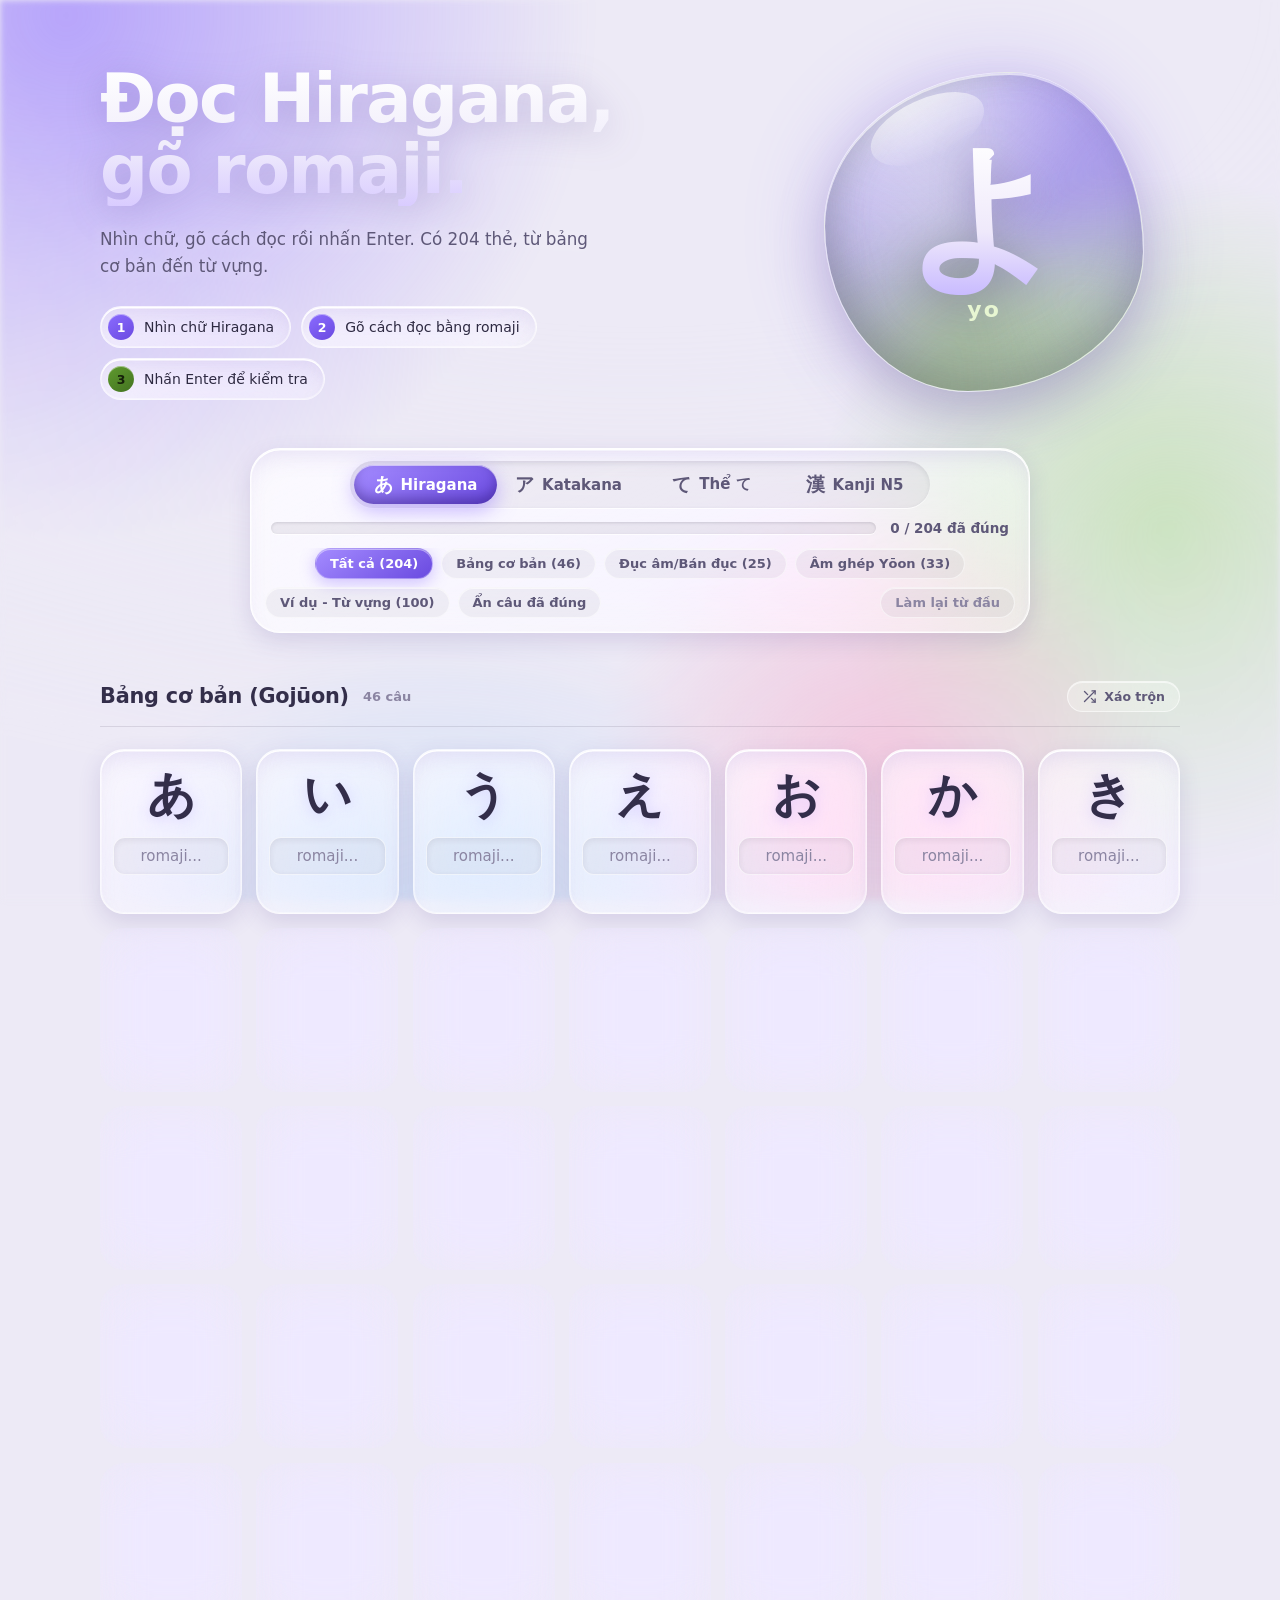
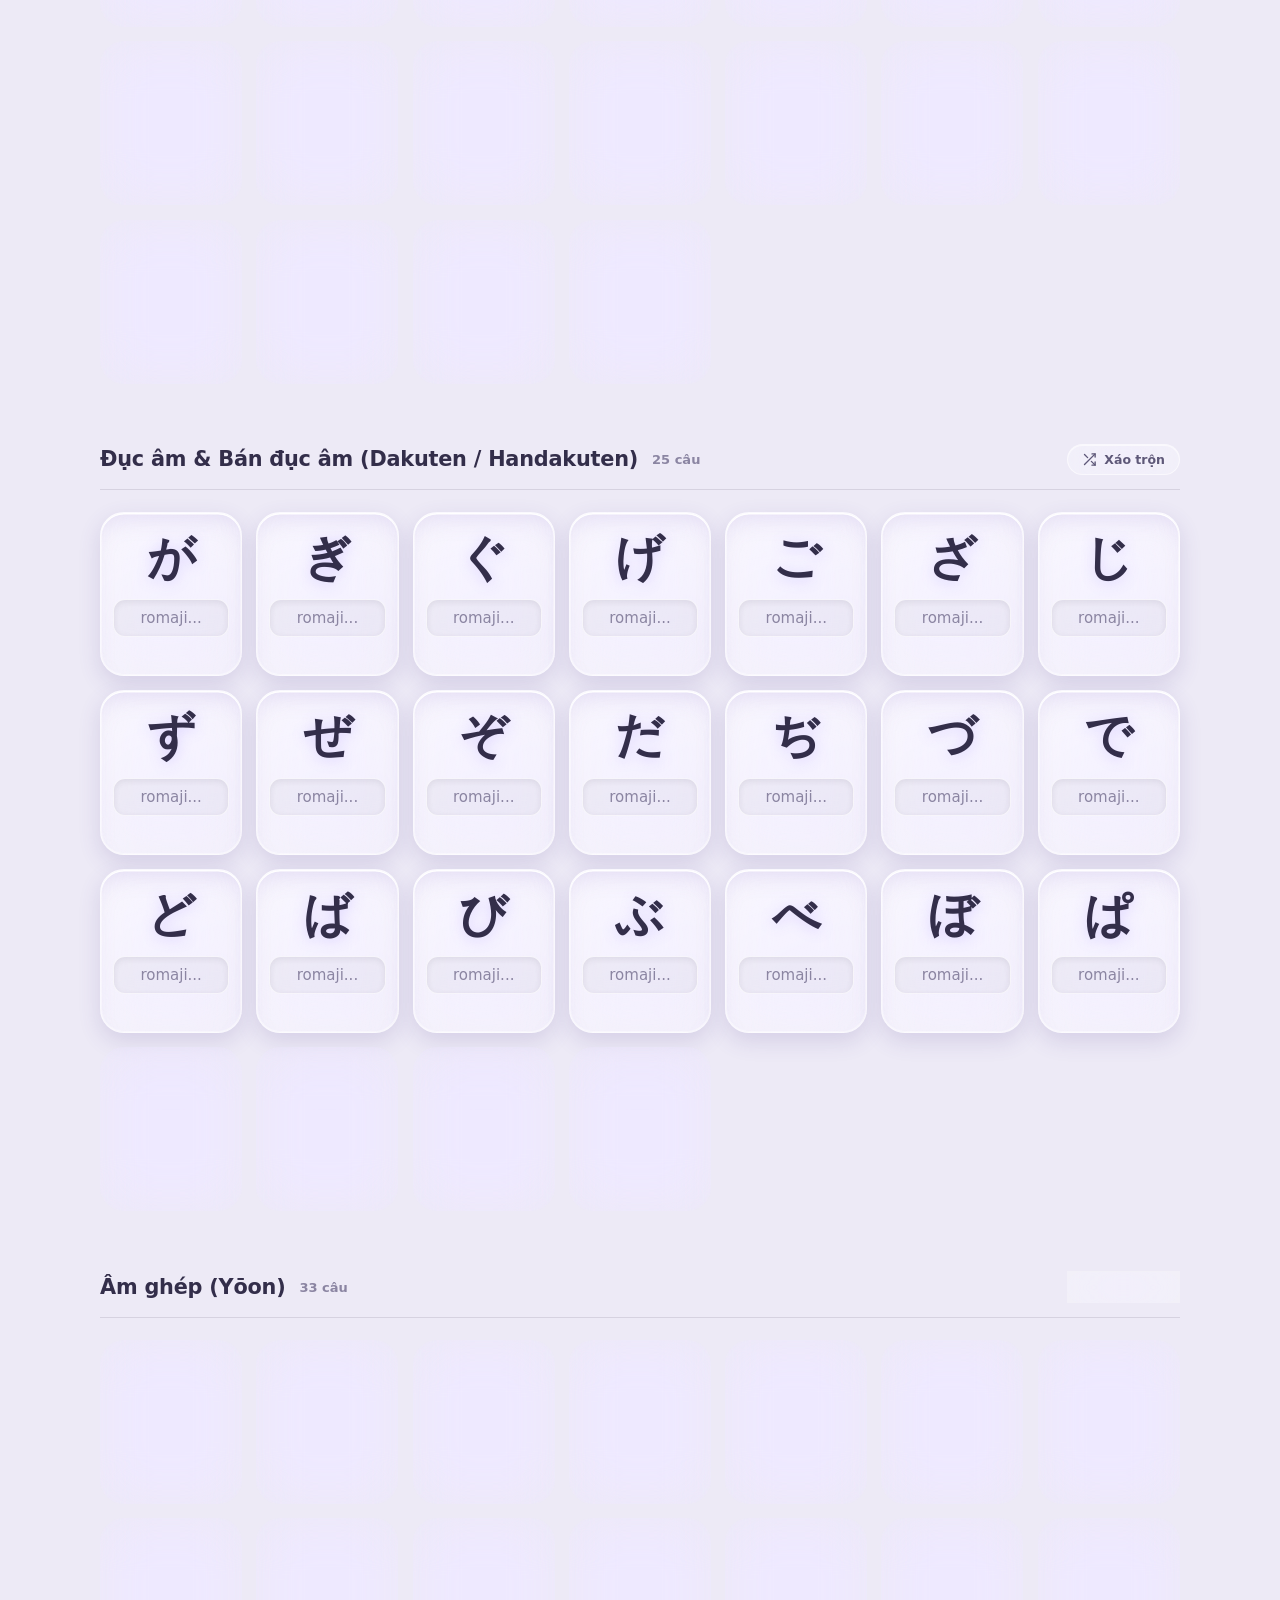
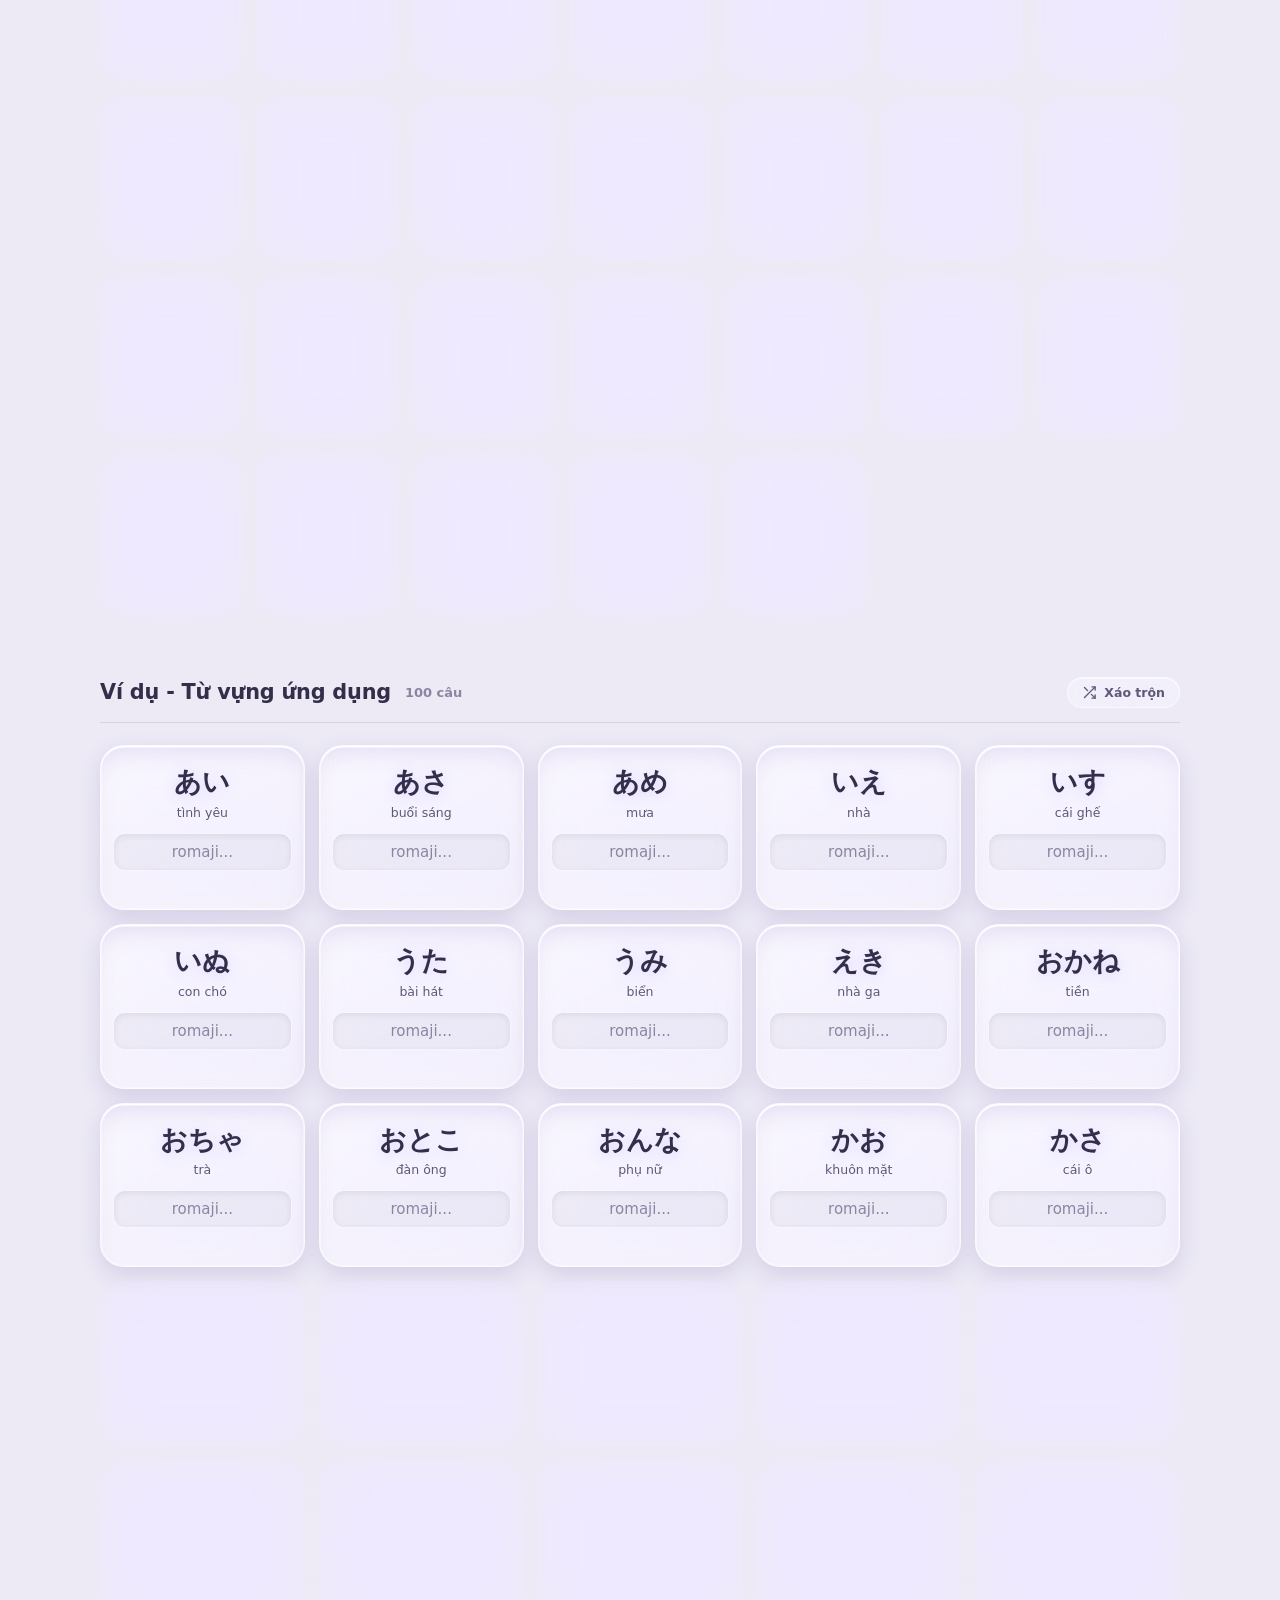
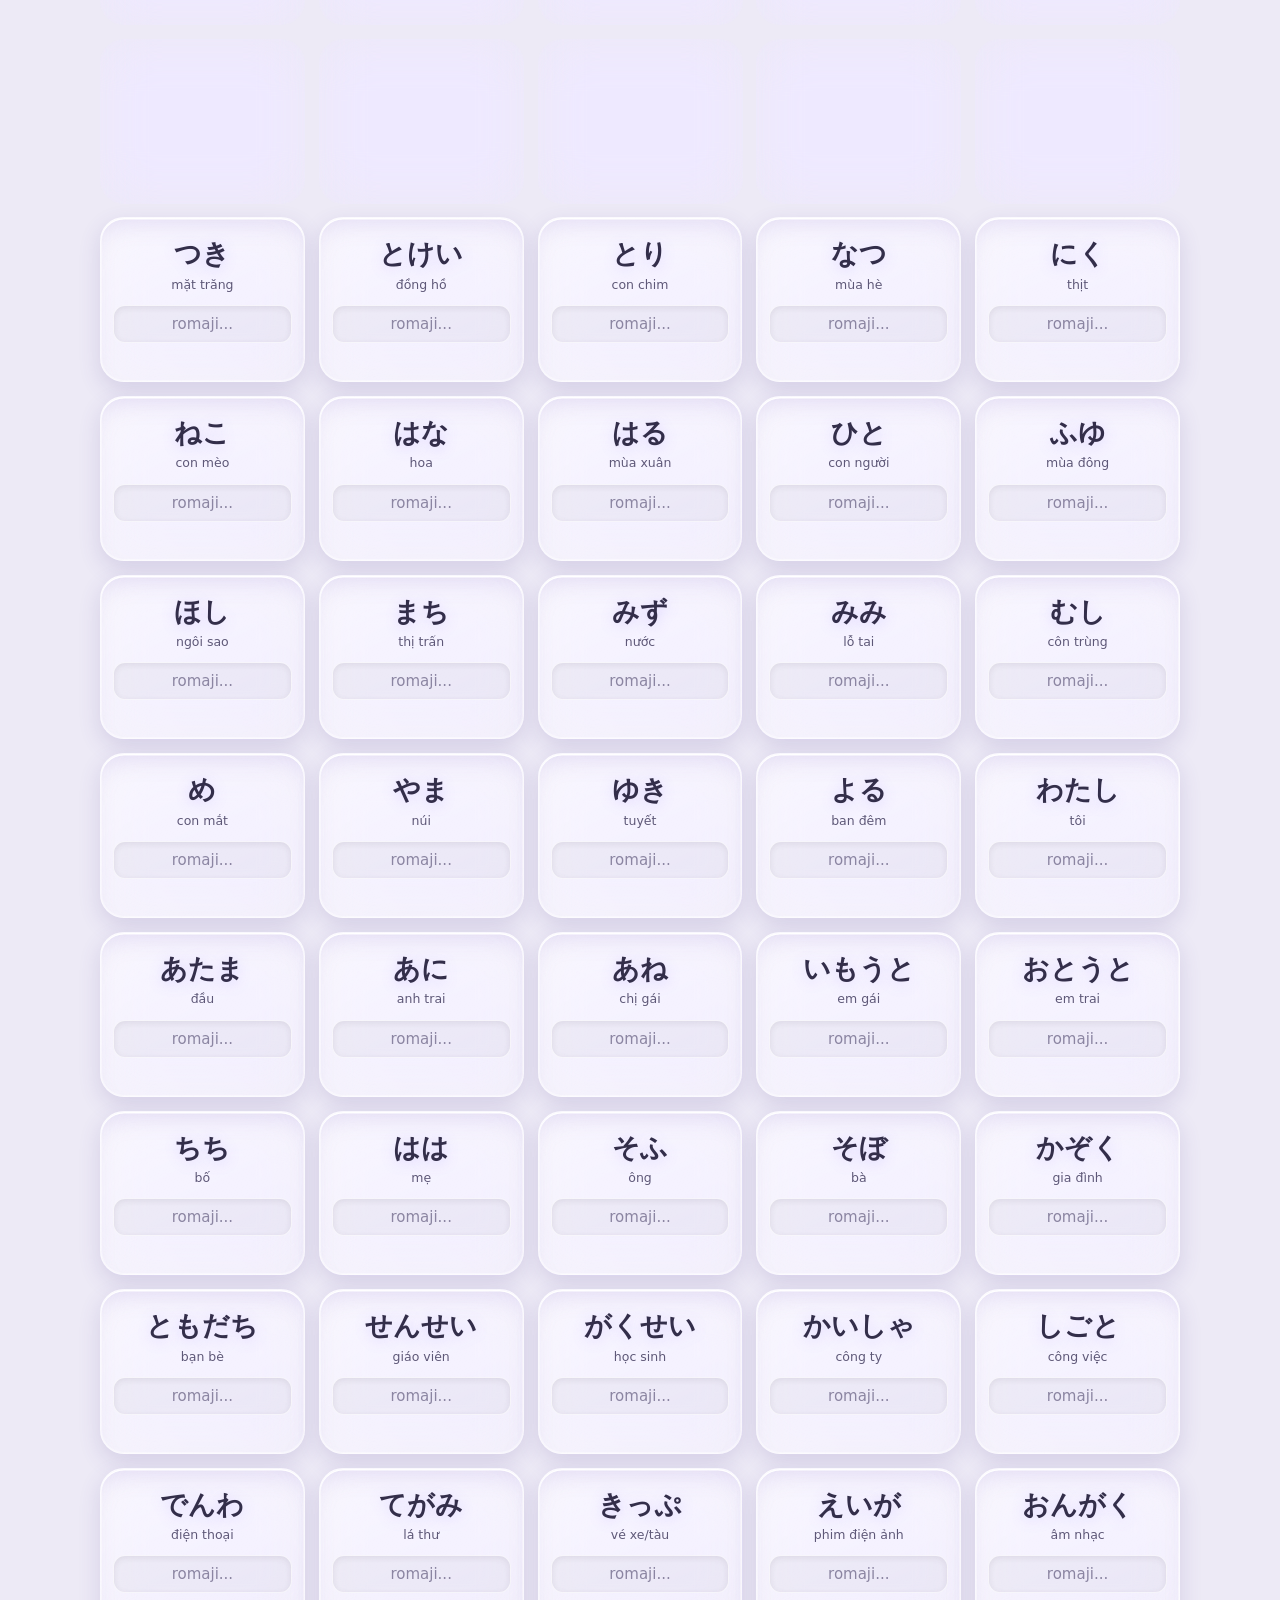
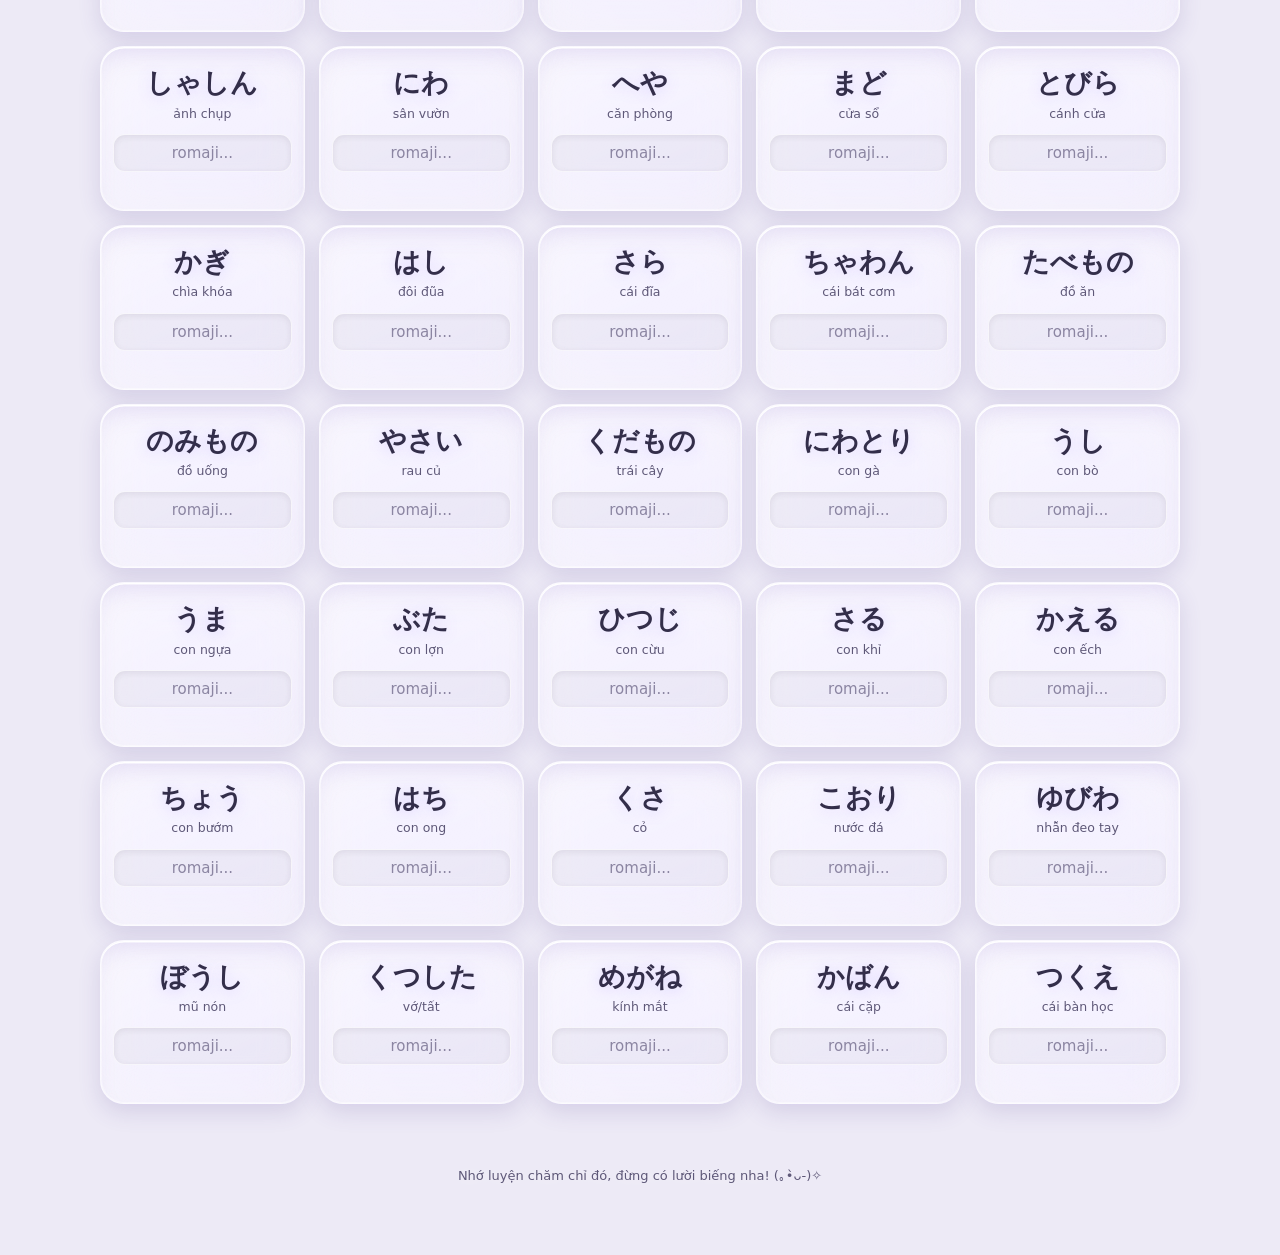
==== commit 220e8ffa: "fix bugs" ====
--- a/index.html
+++ b/index.html
@@ -8,13 +8,13 @@
 <link rel="preconnect" href="https://fonts.googleapis.com">
 <link rel="preconnect" href="https://fonts.gstatic.com" crossorigin>
 <link href="https://fonts.googleapis.com/css2?family=Nunito:wght@400;500;600;700;800&family=Zen+Maru+Gothic:wght@400;500;700&display=swap" rel="stylesheet">
-<script src="nihongo.js"></script>
-<link rel="stylesheet" href="nihongo.css">
+<script src="index.js"></script>
+<link rel="stylesheet" href="index.css">
 </head>
 
 <body>
 
-<div class="bg" aria-hidden="true"><i class="b1"></i><i class="b2"></i><i class="b3"></i></div>
+<div class="bg" aria-hidden="true"><i class="b1"></i><i class="b2"></i><i class="b3"></i><i class="b4"></i></div>
 
 <header class="hero">
   <div class="hero-copy" id="heroCopy">
--- a/index.css
+++ b/index.css
@@ -0,0 +1,840 @@
+:root{
+  --void:#EDEAF6;
+  --void-2:#E2DCF2;
+  --violet:#8B6CFF;
+  --violet-2:#6A4AE0;
+  --violet-soft:rgba(139,108,255,.14);
+  --matcha:#5F9A2E;
+  --matcha-2:#437321;
+  --matcha-soft:rgba(111,162,58,.14);
+  --metal-1:#332E4A;
+  --metal-2:#635D7E;
+  --metal-3:#8C86A4;
+  --text:#2E2A42;
+  --text-2:#5E5878;
+  --text-3:#8B85A2;
+  --rose:#D9436A;
+  --rose-soft:rgba(217,67,106,.13);
+  --line:rgba(255,255,255,.55);
+  --line-strong:rgba(255,255,255,.85);
+
+  --blob-violet:rgba(139,108,255,.55);
+  --blob-matcha:rgba(140,214,90,.42);
+  --blob-rose:rgba(255,111,160,.38);
+  --blob-blue:rgba(95,184,255,.34);
+
+  --glass:linear-gradient(155deg, rgba(255,255,255,.62), rgba(255,255,255,.24));
+  --glass-strong:linear-gradient(155deg, rgba(255,255,255,.78), rgba(255,255,255,.38));
+  --spec:inset 0 1.5px 0 rgba(255,255,255,.95), inset 0 0 0 1px rgba(255,255,255,.4), inset 0 -18px 30px rgba(255,255,255,.12), inset 0 14px 24px -10px rgba(120,90,200,.18);
+  --shadow-1:0 8px 22px rgba(90,70,150,.16);
+  --shadow-2:0 22px 48px rgba(90,70,150,.24);
+  --blur-glass:blur(26px) saturate(190%);
+  --blur-glass-strong:blur(34px) saturate(200%);
+
+  --ease:cubic-bezier(.22,1,.36,1);
+  --spring:cubic-bezier(.34,1.45,.5,1);
+  --font-ui:'Nunito',system-ui,-apple-system,'Segoe UI',sans-serif;
+  --font-kana:'Zen Maru Gothic','Hiragino Maru Gothic ProN','Yu Gothic','Noto Sans JP',sans-serif;
+}
+
+*{box-sizing:border-box;}
+html{scroll-behavior:smooth; background:var(--void); overflow-anchor:none;}
+body{
+  margin:0;
+  min-height:100vh;
+  font-family:var(--font-ui);
+  color:var(--text);
+  padding-bottom:72px;
+  overflow-anchor:none;
+  -webkit-font-smoothing:antialiased;
+}
+:focus-visible{outline:2px solid var(--matcha); outline-offset:2px;}
+.hidden{display:none !important;}
+
+/* ========== Nền: mảng màu lỏng nhòe (liquid mesh) làm chất liệu kính phản chiếu ========== */
+.bg{position:fixed; inset:0; z-index:-1; overflow:hidden; pointer-events:none; filter:blur(3px);}
+.bg i{position:absolute; border-radius:50%; will-change:transform; filter:blur(10px);}
+.bg .b1{
+  width:78vmax; height:78vmax; left:-26vmax; top:-30vmax;
+  background:radial-gradient(circle at 40% 40%, var(--blob-violet), rgba(139,108,255,0) 62%);
+  animation:drift1 26s ease-in-out infinite alternate;
+}
+.bg .b2{
+  width:62vmax; height:62vmax; right:-22vmax; top:14vh;
+  background:radial-gradient(circle, var(--blob-matcha), rgba(140,214,90,0) 62%);
+  animation:drift2 32s ease-in-out infinite alternate;
+}
+.bg .b3{
+  width:66vmax; height:66vmax; left:2vw; bottom:-40vmax;
+  background:radial-gradient(circle, var(--blob-blue), rgba(95,184,255,0) 62%);
+  animation:drift3 38s ease-in-out infinite alternate;
+}
+.bg .b4{
+  width:50vmax; height:50vmax; right:6vw; bottom:-14vmax;
+  background:radial-gradient(circle, var(--blob-rose), rgba(255,111,160,0) 62%);
+  animation:drift2 30s ease-in-out infinite alternate-reverse;
+}
+.bg::after{
+  content:""; position:absolute; inset:0;
+  background:radial-gradient(120% 90% at 50% 0%, transparent 40%, rgba(237,234,246,.35));
+}
+@keyframes drift1{from{transform:translate3d(0,0,0) scale(1);} to{transform:translate3d(9vmax,7vmax,0) scale(1.15);}}
+@keyframes drift2{from{transform:translate3d(0,0,0) scale(1.05);} to{transform:translate3d(-10vmax,-8vmax,0) scale(.9);}}
+@keyframes drift3{from{transform:translate3d(0,0,0) scale(.95);} to{transform:translate3d(12vmax,-6vmax,0) scale(1.12);}}
+
+/* ========== Hero: nói rõ web này để làm gì ========== */
+.hero{
+  max-width:1120px;
+  margin:0 auto;
+  padding:64px 20px 48px;
+  display:grid;
+  grid-template-columns:minmax(0,1.25fr) minmax(0,.75fr);
+  align-items:center;
+  gap:36px;
+}
+.hero-copy > *{animation:rise .9s var(--ease) backwards;}
+.hero-copy > :nth-child(1){animation-delay:.05s;}
+.hero-copy > :nth-child(2){animation-delay:.16s;}
+.hero-copy > :nth-child(3){animation-delay:.27s;}
+.hero-copy.swap > *{animation:swapIn .45s var(--ease) backwards; animation-delay:0s;}
+@keyframes rise{from{opacity:0; transform:translateY(22px);} to{opacity:1; transform:none;}}
+@keyframes swapIn{from{opacity:0; transform:translateY(8px);} to{opacity:1; transform:none;}}
+
+.hero h1{
+  margin:0;
+  font-weight:800;
+  font-size:clamp(2.3rem,5.6vw,4.2rem);
+  line-height:1.06;
+  letter-spacing:-.025em;
+  white-space:pre-line;
+  background:linear-gradient(180deg,#FFFFFF 0%,#F1EEFB 55%,#D9CCFF 100%);
+  -webkit-background-clip:text;
+  background-clip:text;
+  color:transparent;
+  filter:drop-shadow(0 6px 18px rgba(90,70,150,.28));
+}
+.hero-sub{
+  margin:20px 0 0;
+  max-width:48ch;
+  font-size:1.05rem;
+  line-height:1.6;
+  color:var(--text-2);
+  text-shadow:0 1px 16px rgba(255,255,255,.6);
+}
+.hero-steps{
+  list-style:none;
+  margin:26px 0 0;
+  padding:0;
+  display:flex;
+  flex-wrap:wrap;
+  gap:10px;
+}
+.hero-steps li{
+  display:flex;
+  align-items:center;
+  gap:10px;
+  padding:7px 16px 7px 7px;
+  border-radius:999px;
+  background:var(--glass);
+  -webkit-backdrop-filter:var(--blur-glass);
+  backdrop-filter:var(--blur-glass);
+  border:1px solid var(--line);
+  box-shadow:var(--spec);
+  font-size:14px;
+  font-weight:500;
+}
+.hero-steps b{
+  width:26px; height:26px;
+  border-radius:50%;
+  display:grid; place-items:center;
+  font-size:12.5px; font-weight:700;
+  color:#fff;
+  background:linear-gradient(145deg,var(--violet),var(--violet-2));
+  box-shadow:inset 0 1px 0 rgba(255,255,255,.45);
+}
+.hero-steps li:last-child b{
+  background:linear-gradient(145deg,var(--matcha),var(--matcha-2));
+  color:#16210A;
+}
+
+.hero-orb{
+  position:relative;
+  justify-self:center;
+  width:clamp(210px,27vw,320px);
+  aspect-ratio:1;
+  animation:floaty 7s ease-in-out infinite;
+}
+.orb-stage{position:absolute; inset:0; animation:orbEnter 1.2s var(--ease) backwards .1s;}
+@keyframes floaty{0%,100%{transform:translateY(0);} 50%{transform:translateY(-10px);}}
+@keyframes orbEnter{from{opacity:0; transform:scale(.7);} to{opacity:1; transform:none;}}
+
+.orb-glass{
+  position:absolute; inset:0;
+  border-radius:58% 42% 55% 45% / 48% 56% 44% 52%;
+  background:
+    radial-gradient(120% 120% at 25% 12%, rgba(255,255,255,.55), rgba(255,255,255,.06) 46%),
+    linear-gradient(145deg, rgba(139,108,255,.62), rgba(111,162,58,.34));
+  border:1px solid rgba(255,255,255,.6);
+  -webkit-backdrop-filter:var(--blur-glass);
+  backdrop-filter:var(--blur-glass);
+  box-shadow:
+    inset 0 2px 0 rgba(255,255,255,.7),
+    inset 0 -22px 44px rgba(90,66,150,.30),
+    inset 14px 0 32px rgba(111,162,58,.16),
+    0 24px 50px rgba(120,105,150,.30),
+    0 0 80px rgba(139,108,255,.30);
+  animation:morph 14s ease-in-out infinite alternate;
+  overflow:hidden;
+}
+.orb-glass::before{
+  content:""; position:absolute;
+  left:13%; top:8%; width:38%; height:19%;
+  border-radius:50%;
+  background:linear-gradient(rgba(255,255,255,.6), rgba(255,255,255,0));
+  transform:rotate(-24deg);
+  z-index:2;
+}
+.orb-swirl{position:absolute; inset:0; opacity:.6;}
+.orb-swirl::before{
+  content:""; position:absolute; inset:-40%;
+  background:conic-gradient(from 0deg, transparent, rgba(139,108,255,.7), transparent 34%, rgba(111,162,58,.55) 55%, transparent 74%, rgba(200,205,216,.5));
+  filter:blur(30px);
+  animation:spin 18s linear infinite;
+}
+@keyframes spin{to{transform:rotate(360deg);}}
+@keyframes morph{
+  0%{border-radius:58% 42% 55% 45% / 48% 56% 44% 52%;}
+  33%{border-radius:44% 56% 42% 58% / 56% 44% 58% 42%;}
+  66%{border-radius:52% 48% 60% 40% / 42% 58% 46% 54%;}
+  100%{border-radius:40% 60% 46% 54% / 54% 42% 60% 46%;}
+}
+.orb-content{
+  position:absolute; inset:0;
+  display:flex; flex-direction:column; align-items:center; justify-content:center;
+  gap:2px;
+  filter:drop-shadow(0 8px 20px rgba(80,68,120,.35));
+  z-index:3;
+}
+.orb-kana{
+  font-family:var(--font-kana);
+  font-weight:700;
+  font-size:clamp(96px,13vw,158px);
+  line-height:1;
+  background:linear-gradient(180deg,#FFFFFF 0%,#EFE9FB 60%,#C9BBFF 100%);
+  -webkit-background-clip:text;
+  background-clip:text;
+  color:transparent;
+}
+.orb-romaji{
+  font-weight:600;
+  font-size:clamp(16px,2vw,22px);
+  letter-spacing:.1em;
+  color:#E7F6D2;
+  min-height:1.4em;
+}
+.orb-kana.in{animation:orbIn .8s var(--ease) backwards;}
+.orb-romaji.in{animation:orbIn .8s .35s var(--ease) backwards;}
+@keyframes orbIn{
+  from{opacity:0; transform:translateY(12px) scale(.92); filter:blur(8px);}
+  to{opacity:1; transform:none; filter:blur(0);}
+}
+
+/* ========== Dock: thanh điều khiển kính lỏng ========== */
+.topbar{
+  position:sticky;
+  top:12px;
+  z-index:10;
+  width:min(780px, calc(100% - 24px));
+  margin:0 auto;
+  padding:12px 14px 14px;
+  border-radius:30px;
+  background:var(--glass-strong);
+  -webkit-backdrop-filter:var(--blur-glass-strong);
+  backdrop-filter:var(--blur-glass-strong);
+  border:1px solid var(--line-strong);
+  box-shadow:var(--spec), var(--shadow-1);
+  transition:padding .35s var(--ease), box-shadow .3s var(--ease), border-radius .3s var(--ease);
+}
+.topbar.scrolled{box-shadow:var(--spec), var(--shadow-2);}
+.topbar.collapsed{padding:8px 10px; border-radius:26px;}
+
+.mode-row{
+  position:relative;
+  display:grid;
+  grid-template-columns:repeat(4,1fr);
+  max-width:580px;
+  margin:0 auto;
+  padding:4px;
+  border-radius:999px;
+  background:rgba(51,45,71,.06);
+  box-shadow:inset 0 2px 5px rgba(51,45,71,.10), 0 1px 0 rgba(255,255,255,.7);
+  --i:0;
+}
+.mode-thumb{
+  position:absolute;
+  top:4px; bottom:4px; left:4px;
+  width:calc((100% - 8px) / 4);
+  border-radius:999px;
+  transform:translateX(calc(var(--i) * 100%));
+  transition:transform .6s var(--spring), background .4s var(--ease), box-shadow .4s var(--ease);
+  background:linear-gradient(145deg,#A48BFF,var(--violet-2));
+  box-shadow:inset 0 1px 0 rgba(255,255,255,.55), inset 0 -6px 12px rgba(30,10,90,.35), 0 6px 20px rgba(139,108,255,.5);
+}
+.mode-row[data-mode="katakana"] .mode-thumb{
+  background:linear-gradient(145deg,#F1F2F6,#98A0AF);
+  box-shadow:inset 0 1px 0 rgba(255,255,255,.9), inset 0 -6px 12px rgba(60,66,80,.35), 0 6px 20px rgba(183,189,201,.35);
+}
+.mode-row[data-mode="teform"] .mode-thumb{
+  background:linear-gradient(145deg,#CBE68A,var(--matcha-2));
+  box-shadow:inset 0 1px 0 rgba(255,255,255,.65), inset 0 -6px 12px rgba(50,80,10,.35), 0 6px 20px rgba(111,162,58,.4);
+}
+.mode-row[data-mode="kanji"] .mode-thumb{
+  background:linear-gradient(145deg,#FFC98B,#E08A3C);
+  box-shadow:inset 0 1px 0 rgba(255,255,255,.6), inset 0 -6px 12px rgba(120,60,10,.35), 0 6px 20px rgba(224,138,60,.45);
+}
+.mode-btn{
+  position:relative; z-index:1;
+  display:flex; align-items:center; justify-content:center; gap:8px;
+  padding:10px 8px;
+  border:0; background:none;
+  border-radius:999px;
+  color:var(--text-2);
+  font-family:var(--font-ui);
+  font-weight:600;
+  font-size:15px;
+  white-space:nowrap;
+  cursor:pointer;
+  transition:color .3s var(--ease), padding .3s var(--ease), font-size .3s var(--ease);
+}
+.mode-btn .k{font-family:var(--font-kana); font-weight:700; font-size:19px; line-height:1;}
+.mode-btn:hover{color:var(--text);}
+.mode-btn.active{color:#fff;}
+.mode-row[data-mode="katakana"] .mode-btn.active,
+.mode-row[data-mode="teform"] .mode-btn.active,
+.mode-row[data-mode="kanji"] .mode-btn.active{color:#15131C;}
+.topbar.collapsed .mode-btn{padding:6px 8px; font-size:13.5px;}
+.topbar.collapsed .mode-btn .k{font-size:16px;}
+
+.topbar .progress-wrap,
+.topbar .controls{
+  overflow:hidden;
+  transition:max-height .38s var(--ease), opacity .28s var(--ease), margin .32s var(--ease);
+}
+.progress-wrap{
+  display:flex; align-items:center; gap:14px;
+  max-height:44px;
+  margin:12px 6px 0;
+}
+.progress-bar{
+  flex:1;
+  height:12px;
+  border-radius:99px;
+  background:rgba(51,45,71,.08);
+  box-shadow:inset 0 1px 3px rgba(51,45,71,.16), 0 1px 0 rgba(255,255,255,.7);
+  overflow:hidden;
+  position:relative;
+}
+.progress-fill{
+  --p:0;
+  position:absolute; inset:0;
+  background:linear-gradient(90deg,var(--violet),#9E8CF0 45%,var(--matcha));
+  clip-path:inset(0 calc(100% - var(--p) * 1%) 0 0 round 99px);
+  transition:clip-path .7s var(--ease);
+}
+.progress-fill::before{
+  content:""; position:absolute; inset:0;
+  background:linear-gradient(100deg, transparent 30%, rgba(255,255,255,.45) 50%, transparent 70%);
+  background-size:220% 100%;
+  animation:sheen 3s linear infinite;
+}
+.progress-fill::after{
+  content:""; position:absolute; left:4px; right:4px; top:2px; height:34%;
+  border-radius:99px;
+  background:linear-gradient(rgba(255,255,255,.55), rgba(255,255,255,0));
+}
+@keyframes sheen{from{background-position:120% 0;} to{background-position:-120% 0;}}
+.progress-label{
+  font-weight:600;
+  font-size:13.5px;
+  color:var(--text-2);
+  white-space:nowrap;
+  font-variant-numeric:tabular-nums;
+}
+
+.controls{
+  display:flex; flex-wrap:wrap; justify-content:center; gap:8px;
+  max-height:130px;
+  margin:12px 0 0;
+}
+.topbar.collapsed .progress-wrap{max-height:0; opacity:0; margin:0 6px;}
+.topbar.collapsed .controls{max-height:0; opacity:0; margin:0; pointer-events:none;}
+
+.chip{
+  border:1px solid var(--line);
+  background:rgba(51,45,71,.05);
+  color:var(--text-2);
+  font-family:var(--font-ui);
+  font-weight:600;
+  font-size:13px;
+  padding:7px 14px;
+  border-radius:999px;
+  cursor:pointer;
+  box-shadow:inset 0 1px 0 rgba(255,255,255,.6);
+  transition:background .25s var(--ease), color .25s var(--ease), transform .2s var(--ease), box-shadow .25s var(--ease);
+}
+.chip:hover{background:rgba(51,45,71,.09); color:var(--text);}
+.chip:active{transform:scale(.95);}
+.chip.active{
+  color:#fff;
+  background:linear-gradient(145deg,#A48BFF,var(--violet-2));
+  border-color:rgba(255,255,255,.3);
+  box-shadow:inset 0 1px 0 rgba(255,255,255,.45), 0 4px 16px rgba(139,108,255,.4);
+}
+.chip.ghost.active{
+  color:#16210A;
+  background:linear-gradient(145deg,#CBE68A,var(--matcha-2));
+  box-shadow:inset 0 1px 0 rgba(255,255,255,.6), 0 4px 16px rgba(111,162,58,.35);
+}
+.chip.reset{margin-left:auto; color:var(--text-3);}
+
+.toolbar-toggle{
+  display:none;
+  margin:8px auto 0;
+  align-items:center; gap:6px;
+  border:1px solid var(--line);
+  background:rgba(51,45,71,.05);
+  color:var(--text-2);
+  font-family:var(--font-ui);
+  font-weight:600;
+  font-size:12px;
+  padding:5px 14px;
+  border-radius:999px;
+  cursor:pointer;
+  transition:color .2s, background .2s;
+}
+.toolbar-toggle:hover{color:var(--text); background:rgba(255,255,255,.6);}
+.toolbar-toggle .chev{transition:transform .3s var(--ease);}
+.topbar.collapsed .toolbar-toggle{display:flex;}
+.topbar.force-expanded.collapsed .progress-wrap{max-height:44px; opacity:1; margin:12px 6px 0;}
+.topbar.force-expanded.collapsed .controls{max-height:220px; opacity:1; margin:12px 0 0; pointer-events:auto;}
+.topbar.force-expanded .toolbar-toggle .chev{transform:rotate(180deg);}
+
+.tf-bar{
+  display:none;
+  align-items:center; justify-content:center; gap:10px;
+  margin-top:12px;
+}
+.topbar.collapsed .tf-bar{margin-top:8px;}
+.topbar.mode-teform .tf-bar{display:flex;}
+.topbar.mode-teform .controls,
+.topbar.mode-teform .toolbar-toggle{display:none !important;}
+
+.topbar.mode-kanji .chip[data-filter="gojuon"],
+.topbar.mode-kanji .chip[data-filter="dakuten"],
+.topbar.mode-kanji .chip[data-filter="yoon"],
+.topbar.mode-kanji .chip[data-filter="vidu"]{display:none;}
+
+.tf-stat{
+  display:inline-flex; align-items:baseline; gap:8px;
+  padding:6px 14px;
+  border-radius:999px;
+  border:1px solid var(--line);
+  background:rgba(51,45,71,.05);
+  font-weight:600;
+  font-size:13.5px;
+  white-space:nowrap;
+  box-shadow:inset 0 1px 0 rgba(255,255,255,.6);
+}
+.tf-stat b{font-size:17px; line-height:1; font-variant-numeric:tabular-nums;}
+.tf-stat.ok{border-color:rgba(111,162,58,.5); color:var(--matcha); background:var(--matcha-soft);}
+.tf-stat.no{border-color:rgba(224,87,123,.5); color:var(--rose); background:var(--rose-soft);}
+
+.tf-submit{
+  border:1px solid rgba(255,255,255,.35);
+  background:linear-gradient(145deg,#CBE68A,var(--matcha-2));
+  color:#16210A;
+  font-family:var(--font-ui);
+  font-weight:700;
+  font-size:14px;
+  padding:8px 22px;
+  border-radius:999px;
+  cursor:pointer;
+  white-space:nowrap;
+  box-shadow:inset 0 1px 0 rgba(255,255,255,.6), 0 6px 20px rgba(111,162,58,.35);
+  transition:transform .2s var(--ease), box-shadow .2s var(--ease), opacity .2s;
+}
+.tf-submit:hover:not(:disabled){transform:translateY(-2px); box-shadow:inset 0 1px 0 rgba(255,255,255,.6), 0 10px 26px rgba(111,162,58,.45);}
+.tf-submit:active:not(:disabled){transform:scale(.95);}
+.tf-submit:disabled{opacity:.4; cursor:default;}
+
+/* ========== Nội dung luyện tập ========== */
+main{
+  max-width:1120px;
+  margin:0 auto;
+  padding:48px 20px 0;
+  transition:opacity .28s var(--ease), transform .28s var(--ease);
+}
+main.fade-out{opacity:0; transform:translateY(6px);}
+
+.section{margin-top:60px;}
+main > .section:first-child{margin-top:0;}
+.section-title{
+  display:flex; align-items:center; gap:14px;
+  margin-bottom:22px;
+  padding-bottom:14px;
+  border-bottom:1px solid rgba(51,45,71,.12);
+}
+.section-title h2{
+  margin:0;
+  font-weight:700;
+  font-size:1.3rem;
+  line-height:1.2;
+  letter-spacing:-.01em;
+  color:var(--metal-1);
+}
+.section-count{
+  font-size:13px;
+  font-weight:600;
+  color:var(--text-3);
+  font-variant-numeric:tabular-nums;
+}
+.shuffle-btn{
+  margin-left:auto;
+  display:flex; align-items:center; gap:7px;
+  border:1px solid var(--line);
+  background:rgba(255,255,255,.28);
+  -webkit-backdrop-filter:var(--blur-glass);
+  backdrop-filter:var(--blur-glass);
+  color:var(--text-2);
+  font-family:var(--font-ui);
+  font-weight:600;
+  font-size:12.5px;
+  padding:7px 14px;
+  border-radius:999px;
+  cursor:pointer;
+  box-shadow:inset 0 1px 0 rgba(255,255,255,.6);
+  transition:background .25s var(--ease), color .25s var(--ease), transform .2s var(--ease);
+}
+.shuffle-btn svg{transition:transform .5s var(--ease);}
+.shuffle-btn:hover{background:rgba(255,255,255,.42); color:var(--text);}
+.shuffle-btn:hover svg{transform:rotate(180deg);}
+.shuffle-btn:active{transform:scale(.94);}
+
+.grid{
+  display:grid;
+  grid-template-columns:repeat(auto-fill,minmax(136px,1fr));
+  gap:14px;
+  transition:opacity .14s ease, transform .14s ease;
+}
+.section[data-group="vidu"] .grid{
+  grid-template-columns:repeat(auto-fill,minmax(172px,1fr));
+}
+
+/* thẻ kính: chữ Nhật là nhân vật chính */
+.card,
+.tf-row{
+  --pop-scale:1.06;
+  --shake-rot:1.5deg;
+  position:relative;
+  background:var(--glass);
+  -webkit-backdrop-filter:var(--blur-glass);
+  backdrop-filter:var(--blur-glass);
+  border:1px solid var(--line);
+  box-shadow:var(--spec), var(--shadow-1);
+  transition:transform .3s var(--ease), border-color .25s, background .3s, opacity .3s, box-shadow .3s;
+}
+.card::before,
+.tf-row::before,
+.tf-result::before{
+  content:""; position:absolute; inset:0;
+  border-radius:inherit;
+  background:radial-gradient(200px circle at var(--mx,50%) var(--my,0%), rgba(139,108,255,.14), transparent 65%);
+  opacity:0;
+  transition:opacity .3s var(--ease);
+  pointer-events:none;
+}
+.card:hover::before,
+.tf-row:hover::before,
+.tf-result:hover::before{opacity:1;}
+
+.card{
+  display:flex; flex-direction:column; align-items:center;
+  padding:20px 12px 14px;
+  text-align:center;
+  border-radius:24px;
+}
+.card:hover,
+.tf-row:hover{
+  transform:translateY(-3px);
+  border-color:var(--line-strong);
+}
+.card .kana{
+  font-family:var(--font-kana);
+  font-weight:600;
+  font-size:48px;
+  line-height:1.05;
+  margin-bottom:16px;
+  color:var(--metal-1);
+  text-shadow:0 2px 14px rgba(139,108,255,.25);
+  transition:color .3s var(--ease), text-shadow .3s var(--ease);
+}
+.card:hover .kana{text-shadow:0 2px 22px rgba(139,108,255,.7);}
+.card.word-card .kana{
+  font-size:27px;
+  line-height:1.2;
+  margin-bottom:6px;
+  text-wrap:balance;
+}
+.card .meaning{
+  font-size:12.5px;
+  font-weight:500;
+  color:var(--text-2);
+  margin-bottom:12px;
+  line-height:1.3;
+  white-space:pre-line;
+}
+.card input,
+.tf-row input{
+  width:100%;
+  border:1px solid var(--line);
+  border-radius:12px;
+  background:rgba(51,45,71,.045);
+  color:var(--text);
+  font-family:var(--font-ui);
+  font-weight:600;
+  outline:none;
+  box-shadow:inset 0 2px 6px rgba(51,45,71,.09);
+  transition:border-color .25s var(--ease), box-shadow .25s var(--ease);
+}
+.card input{
+  margin-top:auto;
+  text-align:center;
+  padding:9px 6px;
+  font-size:15px;
+}
+.card input::placeholder,
+.tf-row input::placeholder{color:var(--text-3); font-weight:500;}
+.card input:focus,
+.tf-row input:focus{
+  border-color:var(--violet);
+  box-shadow:inset 0 2px 6px rgba(51,45,71,.09), 0 0 0 3px rgba(139,108,255,.38);
+}
+.card input.typing,
+.tf-row input.typing{animation:typingPulse .35s var(--ease);}
+@keyframes typingPulse{
+  from{box-shadow:inset 0 2px 6px rgba(51,45,71,.09), 0 0 0 0 rgba(139,108,255,.7);}
+  to{box-shadow:inset 0 2px 6px rgba(51,45,71,.09), 0 0 0 8px rgba(139,108,255,0);}
+}
+.card input:disabled,
+.tf-row input:disabled{cursor:default;}
+.card .fb{
+  min-height:18px;
+  font-size:12.5px;
+  font-weight:600;
+  margin-top:6px;
+}
+.card .fb.ok{color:var(--matcha);}
+.card .fb.no{color:var(--rose);}
+
+.card.correct,
+.tf-row.correct{
+  opacity:.6;
+  border-color:rgba(111,162,58,.55);
+  background:linear-gradient(145deg, rgba(111,162,58,.2), rgba(111,162,58,.05));
+  transform:none;
+  animation:popCorrect .5s var(--ease);
+}
+.card.correct:hover,
+.tf-row.correct:hover{opacity:.95; transform:translateY(-2px);}
+.card.correct .kana{color:var(--matcha); text-shadow:0 2px 18px rgba(111,162,58,.45);}
+.card.correct input,
+.tf-row.correct input{
+  border-color:rgba(111,162,58,.6);
+  color:var(--matcha);
+}
+.card.wrong,
+.tf-row.wrong{
+  border-color:var(--rose);
+  animation:shake .4s var(--ease);
+}
+.card.wrong input,
+.tf-row.wrong input{border-color:var(--rose);}
+
+@keyframes popCorrect{
+  0%{transform:scale(1);}
+  35%{transform:scale(var(--pop-scale,1.06));}
+  100%{transform:scale(1);}
+}
+@keyframes shake{
+  0%,100%{transform:translateX(0);}
+  15%{transform:translateX(-7px) rotate(calc(var(--shake-rot,1.5deg) * -1));}
+  30%{transform:translateX(6px) rotate(var(--shake-rot,1.5deg));}
+  45%{transform:translateX(-5px);}
+  60%{transform:translateX(4px);}
+  75%{transform:translateX(-2px);}
+}
+
+.card .retry-btn{
+  display:none;
+  position:absolute; top:8px; right:8px;
+  width:24px; height:24px;
+  border-radius:50%;
+  border:1px solid rgba(255,255,255,.35);
+  background:linear-gradient(145deg,#CBE68A,var(--matcha-2));
+  color:#16210A;
+  font-size:14px; line-height:1;
+  cursor:pointer;
+  align-items:center; justify-content:center;
+  z-index:2;
+  transition:transform .2s var(--ease), background .2s;
+}
+.card.correct .retry-btn{display:flex; animation:rise .3s var(--ease);}
+.card .retry-btn:hover{transform:scale(1.15) rotate(-25deg);}
+.card .retry-btn:active{transform:scale(.9) rotate(-90deg);}
+
+/* ========== Thể て ========== */
+.tf-hint{
+  margin:0 0 22px;
+  max-width:62ch;
+  color:var(--text-2);
+  font-weight:500;
+  font-size:15px;
+  line-height:1.6;
+}
+.tf-result{
+  position:relative;
+  margin-bottom:24px;
+  padding:22px 24px 20px;
+  border-radius:28px;
+  background:var(--glass-strong);
+  -webkit-backdrop-filter:var(--blur-glass-strong);
+  backdrop-filter:var(--blur-glass-strong);
+  border:1px solid var(--line-strong);
+  box-shadow:var(--spec), var(--shadow-2);
+  scroll-margin-top:170px;
+  animation:rise .5s var(--ease) backwards;
+}
+.tf-result-head{display:flex; align-items:center; gap:16px; flex-wrap:wrap;}
+.tf-result-label{font-weight:600; font-size:13px; color:var(--text-3);}
+.tf-final{
+  font-weight:800;
+  font-size:clamp(2rem,5vw,2.8rem);
+  line-height:1.1;
+  letter-spacing:-.02em;
+  font-variant-numeric:tabular-nums;
+  background:linear-gradient(90deg,var(--matcha-2),var(--matcha) 55%,var(--violet-2));
+  -webkit-background-clip:text;
+  background-clip:text;
+  color:transparent;
+}
+.tf-breakdown{margin-top:4px; font-weight:600; font-size:13.5px; color:var(--text-2);}
+.tf-result-head .chip{margin-left:auto;}
+
+.tf-review-block{margin-top:20px;}
+.tf-review-block h3{margin:0 0 10px; font-size:15px; font-weight:700; color:var(--metal-1);}
+.tf-review-block ul{
+  list-style:none; margin:0; padding:0;
+  display:grid;
+  grid-template-columns:repeat(auto-fill,minmax(236px,1fr));
+  gap:8px;
+}
+.tf-review-block li{
+  padding:10px 14px;
+  background:rgba(51,45,71,.045);
+  border:1px solid var(--line);
+  border-radius:14px;
+}
+.tf-rv-q{font-family:var(--font-kana); font-weight:600; font-size:18px; color:var(--metal-1);}
+.tf-rv-a{font-family:var(--font-kana); font-weight:600; font-size:16px; color:var(--matcha); margin-top:2px;}
+.tf-rv-q small,
+.tf-rv-a small{margin-left:8px; font-family:var(--font-ui); font-weight:600; font-size:12.5px;}
+.tf-rv-q small{color:var(--text-2);}
+.tf-rv-a small{color:var(--text-3);}
+.tf-perfect{margin:18px 0 0; font-weight:700; color:var(--matcha);}
+
+.tf-list{display:flex; flex-direction:column; gap:10px;}
+.tf-row{
+  --pop-scale:1.012;
+  --shake-rot:.3deg;
+  display:grid;
+  grid-template-columns:40px minmax(0,1.3fr) minmax(0,1fr) minmax(0,1.2fr);
+  align-items:center;
+  gap:16px;
+  padding:12px 18px;
+  border-radius:22px;
+  scroll-margin-top:170px;
+}
+.tf-no{font-weight:600; font-size:14px; text-align:right; color:var(--text-3); font-variant-numeric:tabular-nums;}
+.tf-prompt{display:flex; align-items:baseline; flex-wrap:wrap; gap:2px 12px; min-width:0;}
+.tf-kana{
+  font-family:var(--font-kana);
+  font-weight:600;
+  font-size:30px;
+  line-height:1.25;
+  color:var(--metal-1);
+  transition:color .3s var(--ease);
+}
+.tf-row.correct .tf-kana{color:var(--matcha);}
+.tf-meta{font-size:13px; font-weight:500; color:var(--text-2);}
+.tf-row input{padding:9px 14px; font-size:16px;}
+.tf-fb{font-size:13px; font-weight:600; overflow-wrap:anywhere;}
+.tf-fb:empty{display:none;}
+.tf-row.correct .tf-fb{color:var(--matcha);}
+.tf-row.wrong{background:linear-gradient(145deg, rgba(224,87,123,.2), rgba(224,87,123,.05));}
+.tf-row.wrong input{color:var(--rose);}
+.tf-row.wrong .tf-fb{color:var(--rose);}
+.tf-row.missed{
+  border-color:var(--violet);
+  background:linear-gradient(145deg, rgba(139,108,255,.24), rgba(139,108,255,.06));
+}
+.tf-row.missed .tf-fb{color:var(--violet-2);}
+
+footer{
+  text-align:center;
+  margin-top:64px;
+  padding:0 20px;
+  color:var(--text-2);
+  font-size:13px;
+  font-weight:500;
+  text-shadow:0 1px 14px rgba(255,255,255,.6);
+}
+
+/* ========== Responsive ========== */
+@media (max-width:820px){
+  .hero{grid-template-columns:1fr; padding:36px 20px 32px; gap:22px;}
+  .hero-orb{order:-1; justify-self:start; width:150px;}
+  .orb-kana{font-size:72px;}
+  .orb-romaji{font-size:14px;}
+}
+@media (max-width:640px){
+  .tf-row{
+    grid-template-columns:30px minmax(0,1fr);
+    grid-template-areas:"no prompt" "input input" "fb fb";
+    gap:8px 10px;
+    padding:14px;
+  }
+  .tf-no{grid-area:no;}
+  .tf-prompt{grid-area:prompt;}
+  .tf-row input{grid-area:input;}
+  .tf-fb{grid-area:fb;}
+  .tf-result-head .chip{margin-left:0;}
+  .progress-label{font-size:12.5px;}
+}
+@media (max-width:480px){
+  .grid{grid-template-columns:repeat(auto-fill,minmax(100px,1fr)); gap:10px;}
+  .section[data-group="vidu"] .grid{grid-template-columns:repeat(auto-fill,minmax(140px,1fr));}
+  .card{padding:16px 8px 12px;}
+  .card .kana{font-size:38px;}
+  .card.word-card .kana{font-size:23px;}
+  .mode-btn{padding:9px 4px; font-size:14px; gap:6px;}
+  .mode-btn .k{font-size:17px;}
+  .topbar{padding:10px 10px 12px;}
+  .tf-bar{gap:6px;}
+  .tf-stat{padding:5px 10px; font-size:12.5px;}
+  .tf-submit{padding:7px 16px;}
+  .section-title{flex-wrap:wrap; gap:8px 12px;}
+}
+@media (prefers-reduced-motion:reduce){
+  *,*::before,*::after{animation:none !important; transition-duration:.01ms !important;}
+  html{scroll-behavior:auto;}
+}
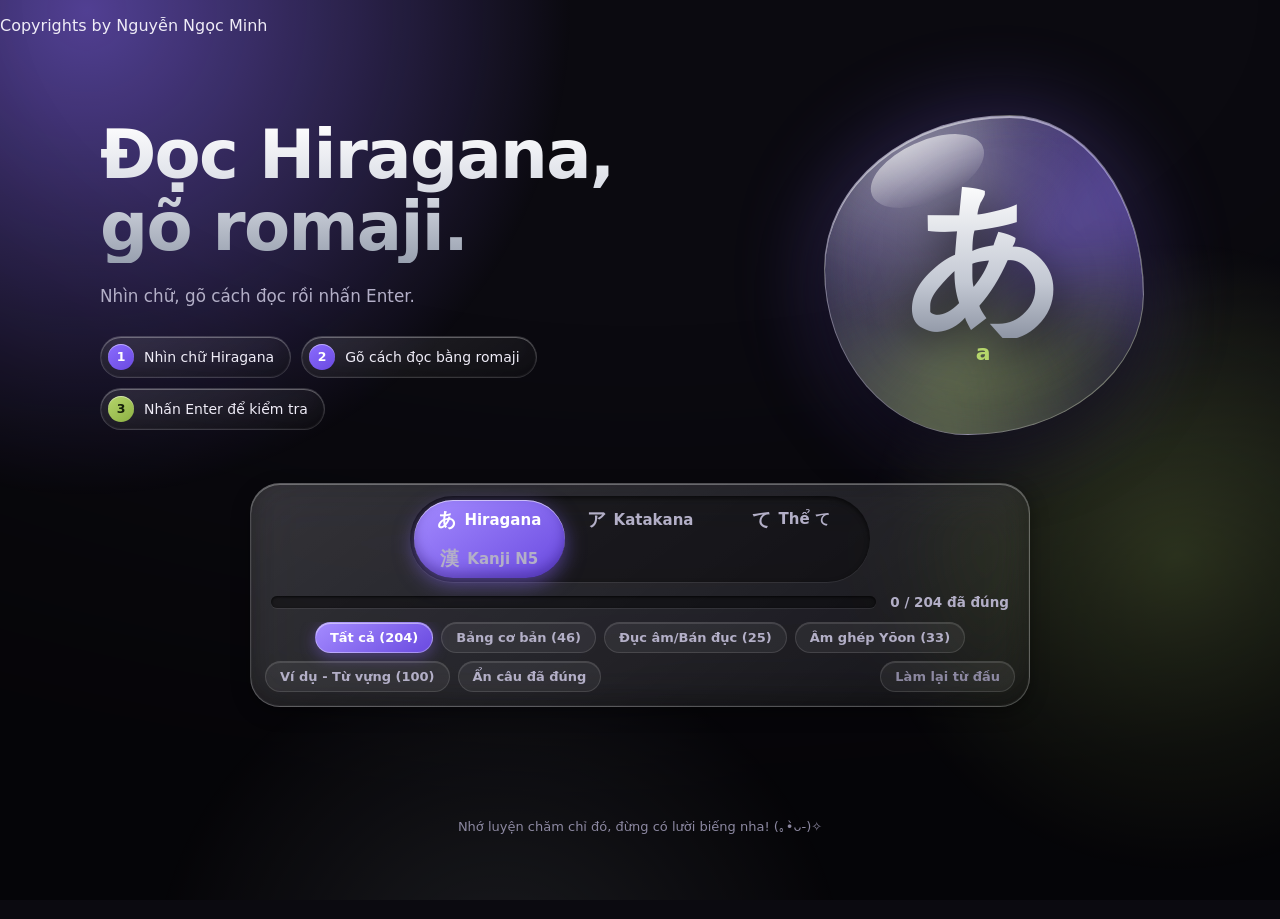
==== commit 4abcffc2: "tối ưu" ====
--- a/index.html
+++ b/index.html
@@ -8,13 +8,15 @@
 <link rel="preconnect" href="https://fonts.googleapis.com">
 <link rel="preconnect" href="https://fonts.gstatic.com" crossorigin>
 <link href="https://fonts.googleapis.com/css2?family=Nunito:wght@400;500;600;700;800&family=Zen+Maru+Gothic:wght@400;500;700&display=swap" rel="stylesheet">
-<script src="index.js"></script>
-<link rel="stylesheet" href="index.css">
+<script src="nihongo.js" defer></script>
+<link rel="stylesheet" href="nihongo.css">
 </head>
 
 <body>
 
 <div class="bg" aria-hidden="true"><i class="b1"></i><i class="b2"></i><i class="b3"></i><i class="b4"></i></div>
+
+<p class="copyright-top">Copyrights by Nguyễn Ngọc Minh</p>
 
 <header class="hero">
   <div class="hero-copy" id="heroCopy">
@@ -66,9 +68,7 @@
   </div>
 
   <div class="tf-bar" id="tfBar">
-    <span class="tf-stat ok">Đúng <b id="tfCorrect">0</b></span>
-    <span class="tf-stat no">Sai <b id="tfWrong">0</b></span>
-    <button class="tf-submit" id="tfSubmit" type="button">Nộp bài</button>
+    <button class="chip reset" id="tfRetry" type="button">Làm lại từ đầu</button>
   </div>
 
   <button class="toolbar-toggle" id="toolbarToggle"><span>Hiện thanh lọc</span><span class="chev">▾</span></button>
@@ -85,664 +85,15 @@
       <span class="section-count"><span id="tfTotal">0</span> câu</span>
     </div>
 
-    <p class="tf-hint" id="tfHint">Nhìn động từ thể ます, gõ romaji của thể て.</p>
-
-    <div class="tf-result hidden" id="tfResult">
-      <div class="tf-result-head">
-        <div>
-          <div class="tf-result-label">Kết quả</div>
-          <div class="tf-final" id="tfFinal"></div>
-          <div class="tf-breakdown" id="tfBreakdown"></div>
-        </div>
-        <button class="chip" id="tfRetry" type="button">Làm lại từ đầu</button>
-      </div>
-      <div id="tfReview"></div>
-    </div>
+    <p class="tf-hint" id="tfHint">Nhìn động từ thể ます, gõ romaji của thể て. Không chấm điểm, cứ thong thả nhé.</p>
 
     <div class="tf-list" id="tfList"></div>
   </section>
 </main>
 
-<footer>Nhớ luyện chăm chỉ đó, đừng có lười biếng nha! (｡•̀ᴗ-)✧</footer>
+<footer>
+  <p class="footer-msg">Nhớ luyện chăm chỉ đó, đừng có lười biếng nha! (｡•̀ᴗ-)✧</p>
+</footer>
 
-
-<script>
-const GROUP_TITLES = {
-  gojuon: "Bảng cơ bản (Gojūon)",
-  dakuten: "Đục âm & Bán đục âm (Dakuten / Handakuten)",
-  yoon: "Âm ghép (Yōon)",
-  vidu: "Ví dụ - Từ vựng ứng dụng",
-  n5: "102 Hán tự N5 (JLPT)"
-};
-
-const MODES = {
-  hiragana: { items: HIRAGANA, mainId: "main-hiragana" },
-  katakana: { items: KATAKANA, mainId: "main-katakana" },
-  teform:   { items: null,       mainId: "main-teform" },
-  kanji:    { items: KANJI,      mainId: "main-kanji" }
-};
-
-const countKana = (o) => Object.values(o).reduce((s,g)=>s+g.length,0);
-const TOTAL = countKana(HIRAGANA);
-const MODE_TOTALS = {
-  hiragana: countKana(HIRAGANA),
-  katakana: countKana(KATAKANA),
-  teform: て.length,
-  kanji: countKana(KANJI)
-};
-const correctCount = { hiragana: 0, katakana: 0, teform: 0, kanji: 0 };
-const PROGRESS_SUFFIX = { hiragana: "đã đúng", katakana: "đã đúng", teform: "đã làm", kanji: "đã đúng" };
-let hideCorrect = false;
-let currentFilter = "all";
-let currentMode = "hiragana";
-
-const progressFill = document.getElementById("progressFill");
-const progressLabel = document.getElementById("progressLabel");
-
-function normalize(str){
-  return str.trim().toLowerCase();
-}
-
-function buildSection(mode, key, items){
-  const section = document.createElement("section");
-  section.className = "section";
-  section.dataset.group = key;
-
-  const titleWrap = document.createElement("div");
-  titleWrap.className = "section-title";
-  titleWrap.innerHTML = `<h2>${GROUP_TITLES[key]}</h2><span class="section-count">${items.length} câu</span>`;
-
-  const shuffleBtn = document.createElement("button");
-  shuffleBtn.className = "shuffle-btn";
-  shuffleBtn.type = "button";
-  shuffleBtn.innerHTML = '<svg width="15" height="15" viewBox="0 0 24 24" fill="none" stroke="currentColor" stroke-width="2.2" stroke-linecap="round" stroke-linejoin="round" aria-hidden="true"><path d="M16 3h5v5"/><path d="M4 20 21 3"/><path d="M21 16v5h-5"/><path d="m15 15 6 6"/><path d="M4 4l5 5"/></svg><span>Xáo trộn</span>';
-  titleWrap.appendChild(shuffleBtn);
-
-  section.appendChild(titleWrap);
-
-  const grid = document.createElement("div");
-  grid.className = "grid";
-
-  shuffleBtn.addEventListener("click", ()=>{
-    const cards = Array.from(grid.children);
-    for(let i = cards.length - 1; i > 0; i--){
-      const j = Math.floor(Math.random() * (i + 1));
-      [cards[i], cards[j]] = [cards[j], cards[i]];
-    }
-    grid.style.opacity = ".4";
-    grid.style.transform = "scale(.99)";
-    setTimeout(()=>{
-      cards.forEach(c => grid.appendChild(c));
-      grid.style.opacity = "1";
-      grid.style.transform = "scale(1)";
-    }, 140);
-  });
-
-  items.forEach((item) => {
-    const [kana, answer, meaning] = item;
-    const answers = Array.isArray(answer) ? answer : [answer];
-
-    const card = document.createElement("div");
-    card.className = "card";
-    card.dataset.group = key;
-    if(meaning) card.classList.add("word-card");
-
-    const kanaEl = document.createElement("div");
-    kanaEl.className = "kana";
-    kanaEl.lang = "ja";
-    kanaEl.textContent = kana;
-
-    let meaningEl = null;
-    if(meaning){
-      meaningEl = document.createElement("div");
-      meaningEl.className = "meaning";
-      meaningEl.textContent = meaning;
-    }
-
-    const input = document.createElement("input");
-    input.type = "text";
-    input.autocomplete = "off";
-    input.autocapitalize = "off";
-    input.spellcheck = false;
-    input.placeholder = mode === "kanji" ? "âm Hán Việt..." : "romaji...";
-    input.setAttribute("aria-label", mode === "kanji" ? `Âm Hán Việt của ${kana}` : `Romaji của ${kana}`);
-
-    const fb = document.createElement("div");
-    fb.className = "fb";
-
-    const retryBtn = document.createElement("button");
-    retryBtn.className = "retry-btn";
-    retryBtn.type = "button";
-    retryBtn.innerHTML = "↺";
-    retryBtn.title = "Làm lại chữ này";
-    retryBtn.addEventListener("click", (e)=>{
-      e.stopPropagation();
-      card.classList.remove("correct","wrong");
-      input.value = "";
-      input.disabled = false;
-      fb.textContent = "";
-      fb.className = "fb";
-      correctCount[mode]--;
-      updateProgress();
-      if(hideCorrect) applyFilters();
-      input.focus();
-    });
-
-    function check(){
-      if(card.classList.contains("correct")) return;
-      const val = normalize(input.value);
-      if(!val) return;
-      if(answers.map(normalize).includes(val)){
-        card.classList.remove("wrong");
-        card.classList.add("correct");
-        fb.textContent = "Đúng rồi đó! ✓";
-        fb.className = "fb ok";
-        input.disabled = true;
-        correctCount[mode]++;
-        updateProgress();
-        if(hideCorrect) applyFilters();
-      } else {
-        card.classList.remove("correct");
-        card.classList.add("wrong");
-        fb.textContent = "Sai rồi, sửa lại đi!";
-        fb.className = "fb no";
-        setTimeout(()=>card.classList.remove("wrong"), 320);
-      }
-    }
-
-    input.addEventListener("keydown", (e)=>{
-      if(e.key === "Enter") check();
-    });
-    input.addEventListener("blur", check);
-    input.addEventListener("input", ()=>{
-      input.classList.remove("typing");
-      void input.offsetWidth;
-      input.classList.add("typing");
-    });
-
-    card.appendChild(kanaEl);
-    if(meaningEl) card.appendChild(meaningEl);
-    card.appendChild(input);
-    card.appendChild(fb);
-    card.appendChild(retryBtn);
-    grid.appendChild(card);
-  });
-
-  section.appendChild(grid);
-  document.getElementById(MODES[mode].mainId).appendChild(section);
-}
-
-function updateProgress(){
-  const total = MODE_TOTALS[currentMode] ?? TOTAL;
-  const done = correctCount[currentMode];
-  const pct = Math.round((done/total)*100);
-  progressFill.style.setProperty("--p", pct);
-  progressLabel.textContent = `${done} / ${total} ${PROGRESS_SUFFIX[currentMode]}`;
-}
-
-function applyFilters(){
-  if(currentMode === "teform") return; // bộ lọc chỉ dành cho Hiragana / Katakana
-  const activeMain = document.getElementById(MODES[currentMode].mainId);
-  activeMain.querySelectorAll(".section").forEach(section=>{
-    const match = currentFilter === "all" || section.dataset.group === currentFilter;
-    section.classList.toggle("hidden", !match);
-  });
-  if(hideCorrect){
-    activeMain.querySelectorAll(".card.correct").forEach(c=>c.classList.add("hidden"));
-  } else {
-    activeMain.querySelectorAll(".card.correct").forEach(c=>c.classList.remove("hidden"));
-  }
-}
-
-Object.entries(MODES).forEach(([mode, cfg])=>{
-  if(!cfg.items) return; // teform không dùng buildSection
-  Object.entries(cfg.items).forEach(([key, items]) => buildSection(mode, key, items));
-});
-updateProgress();
-
-/* ---------- Hero: nội dung đổi theo chế độ ---------- */
-const HERO = {
-  hiragana: {
-    title: "Đọc Hiragana,\ngõ romaji.",
-    sub: `Nhìn chữ, gõ cách đọc rồi nhấn Enter. Có ${countKana(HIRAGANA)} thẻ, từ bảng cơ bản đến từ vựng.`,
-    steps: ["Nhìn chữ Hiragana", "Gõ cách đọc bằng romaji", "Nhấn Enter để kiểm tra"]
-  },
-  katakana: {
-    title: "Đọc Katakana,\ngõ romaji.",
-    sub: `Katakana dùng cho từ mượn và tên nước ngoài. Có ${countKana(KATAKANA)} thẻ; âm kéo dài ー gõ bằng dấu - hoặc nguyên âm đôi.`,
-    steps: ["Nhìn chữ Katakana", "Gõ cách đọc bằng romaji", "Nhấn Enter để kiểm tra"]
-  },
-  teform: {
-    title: "Chia động từ\nsang thể て.",
-    sub: `Nhìn động từ thể ます rồi gõ romaji của thể て. Có ${て.length} câu, nộp bài để xem điểm và các câu cần ôn.`,
-    steps: ["Nhìn động từ thể ます", "Gõ romaji của thể て", "Nhấn Enter để chuyển câu"]
-  },
-  kanji: {
-    title: "Học Kanji N5,\ngõ âm Hán Việt.",
-    sub: `Nhìn chữ Hán, gõ âm Hán Việt rồi nhấn Enter. Có ${countKana(KANJI)} chữ Kanji trình độ N5, kèm âm On/Kun để tham khảo.`,
-    steps: ["Nhìn chữ Kanji", "Gõ âm Hán Việt", "Nhấn Enter để kiểm tra"]
-  }
-};
-
-const heroCopy = document.getElementById("heroCopy");
-const heroTitle = document.getElementById("heroTitle");
-const heroSub = document.getElementById("heroSub");
-const heroSteps = [1,2,3].map(n => document.getElementById("heroS" + n));
-const orbKana = document.getElementById("orbKana");
-const orbRomaji = document.getElementById("orbRomaji");
-let orbIdx = -1;
-let orbShown = null;
-
-function orbPool(mode){
-  if(mode === "teform") return [["て", "te"]];
-  if(mode === "kanji") return KANJI.n5.map(([k, a]) => [k, Array.isArray(a) ? a[0] : a]);
-  const src = mode === "katakana" ? KATAKANA : HIRAGANA;
-  return src.gojuon.map(([k, a]) => [k, Array.isArray(a) ? a[0] : a]);
-}
-function swapOrb(k, r){
-  orbKana.classList.remove("in");
-  orbRomaji.classList.remove("in");
-  void orbKana.offsetWidth;
-  orbKana.textContent = k;
-  orbRomaji.textContent = r;
-  orbShown = k;
-  orbKana.classList.add("in");
-  orbRomaji.classList.add("in");
-}
-function orbNext(){
-  const pool = orbPool(currentMode);
-  if(pool.length === 1){
-    if(orbShown !== pool[0][0]) swapOrb(pool[0][0], pool[0][1]);
-    return;
-  }
-  let n;
-  do { n = Math.floor(Math.random() * pool.length); } while(n === orbIdx);
-  orbIdx = n;
-  swapOrb(pool[n][0], pool[n][1]);
-}
-function setHero(mode, animate){
-  const h = HERO[mode];
-  heroTitle.textContent = h.title;
-  heroSub.textContent = h.sub;
-  heroSteps.forEach((el, i) => { el.textContent = h.steps[i]; });
-  if(animate){
-    heroCopy.classList.remove("swap");
-    void heroCopy.offsetWidth;
-    heroCopy.classList.add("swap");
-  }
-  orbIdx = -1;
-  orbShown = null;
-  orbNext();
-}
-const reduceMotion = window.matchMedia && window.matchMedia("(prefers-reduced-motion: reduce)").matches;
-if(!reduceMotion) setInterval(orbNext, 2800);
-
-/* ---------- Chuyển chế độ ---------- */
-const modeRow = document.getElementById("modeRow");
-const MODE_INDEX = { hiragana: 0, katakana: 1, teform: 2, kanji: 3 };
-const allChip = document.querySelector('#filterControls .chip[data-filter="all"]');
-function updateAllChipLabel(mode){
-  if(allChip) allChip.textContent = `Tất cả (${MODE_TOTALS[mode] ?? TOTAL})`;
-}
-const topbarEl = document.getElementById("topbar");
-const toolbarToggle = document.getElementById("toolbarToggle");
-
-document.querySelectorAll("#modeRow .mode-btn").forEach(btn=>{
-  btn.addEventListener("click", ()=>{
-    if(btn.dataset.mode === currentMode) return;
-    document.querySelectorAll("#modeRow .mode-btn").forEach(b=>{
-      b.classList.remove("active");
-      b.setAttribute("aria-pressed", "false");
-    });
-    btn.classList.add("active");
-    btn.setAttribute("aria-pressed", "true");
-    modeRow.dataset.mode = btn.dataset.mode;
-    modeRow.style.setProperty("--i", MODE_INDEX[btn.dataset.mode]);
-
-    const oldMain = document.getElementById(MODES[currentMode].mainId);
-    oldMain.classList.add("fade-out");
-
-    setTimeout(()=>{
-      oldMain.classList.add("hidden");
-      oldMain.classList.remove("fade-out");
-
-      currentMode = btn.dataset.mode;
-      topbarEl.classList.toggle("mode-teform", currentMode === "teform");
-      topbarEl.classList.toggle("mode-kanji", currentMode === "kanji");
-      currentFilter = "all";
-      document.querySelectorAll("#filterControls .chip[data-filter]").forEach(b=>{
-        b.classList.toggle("active", b.dataset.filter === "all");
-      });
-      updateAllChipLabel(currentMode);
-      const newMain = document.getElementById(MODES[currentMode].mainId);
-      newMain.classList.remove("hidden");
-      newMain.classList.add("fade-out");
-      void newMain.offsetWidth;
-      newMain.classList.remove("fade-out");
-
-      setHero(currentMode, true);
-      updateProgress();
-      applyFilters();
-    }, 220);
-  });
-});
-setHero(currentMode, false);
-updateAllChipLabel(currentMode);
-
-/* ---------- Dock thu gọn khi cuộn ---------- */
-const dockSentinel = document.getElementById("dockSentinel");
-
-function updateTopbarState(){
-  const stick = dockSentinel.getBoundingClientRect().top + window.scrollY - 12;
-  const y = window.scrollY;
-  const wasCollapsed = topbarEl.classList.contains("collapsed");
-  // độ trễ (hysteresis) để thanh không nhấp nháy khi co/giãn
-  const collapsed = wasCollapsed ? y > stick + 30 : y > stick + 110;
-  topbarEl.classList.toggle("collapsed", collapsed);
-  topbarEl.classList.toggle("scrolled", y >= stick);
-  if(!collapsed){
-    topbarEl.classList.remove("force-expanded");
-    toolbarToggle.querySelector("span").textContent = "Hiện thanh lọc";
-  }
-}
-window.addEventListener("scroll", updateTopbarState, { passive: true });
-window.addEventListener("resize", updateTopbarState);
-updateTopbarState();
-
-toolbarToggle.addEventListener("click", ()=>{
-  const isForced = topbarEl.classList.toggle("force-expanded");
-  toolbarToggle.querySelector("span").textContent = isForced ? "Ẩn thanh lọc" : "Hiện thanh lọc";
-});
-
-document.querySelectorAll("#filterControls .chip[data-filter]").forEach(btn=>{
-  btn.addEventListener("click", ()=>{
-    document.querySelectorAll("#filterControls .chip[data-filter]").forEach(b=>b.classList.remove("active"));
-    btn.classList.add("active");
-    currentFilter = btn.dataset.filter;
-    applyFilters();
-  });
-});
-
-document.getElementById("toggleHide").addEventListener("click", (e)=>{
-  hideCorrect = !hideCorrect;
-  e.target.classList.toggle("active", hideCorrect);
-  e.target.textContent = hideCorrect ? "Hiện câu đã đúng" : "Ẩn câu đã đúng";
-  applyFilters();
-});
-
-document.getElementById("resetBtn").addEventListener("click", ()=>{
-  const activeMain = document.getElementById(MODES[currentMode].mainId);
-  activeMain.querySelectorAll(".card").forEach(card=>{
-    card.classList.remove("correct","wrong","hidden");
-    const input = card.querySelector("input");
-    input.value = "";
-    input.disabled = false;
-    const fb = card.querySelector(".fb");
-    fb.textContent = "";
-    fb.className = "fb";
-  });
-  correctCount[currentMode] = 0;
-  updateProgress();
-});
-
-/* ---------- Vệt sáng kính đi theo con trỏ ---------- */
-document.addEventListener("pointermove", (e)=>{
-  const t = e.target.closest && e.target.closest(".card, .tf-row, .tf-result");
-  if(!t) return;
-  const r = t.getBoundingClientRect();
-  t.style.setProperty("--mx", (e.clientX - r.left) + "px");
-  t.style.setProperty("--my", (e.clientY - r.top) + "px");
-}, { passive: true });
-</script>
-
-<script>
-// ===== Chế độ Thể て =====
-(function(){
-  function normalizeRomaji(s){
-    let x = s.toLowerCase().trim().replace(/[\s'\-]/g,'');
-    const subs = [
-      [/sya/g,'sha'],[/syu/g,'shu'],[/syo/g,'sho'],
-      [/tya/g,'cha'],[/tyu/g,'chu'],[/tyo/g,'cho'],
-      [/zya/g,'ja'],[/zyu/g,'ju'],[/zyo/g,'jo'],
-      [/si/g,'shi'],[/ti/g,'chi'],[/tu/g,'tsu'],
-      [/zi/g,'ji'],[/di/g,'ji'],[/du/g,'zu'],
-      [/hu/g,'fu'],[/wo/g,'o'],
-      [/tch/g,'cch']
-    ];
-    subs.forEach(([re,rep]) => { x = x.replace(re, rep); });
-    x = x.replace(/ou/g,'o').replace(/uu/g,'u').replace(/ii/g,'i').replace(/ee/g,'e').replace(/aa/g,'a');
-    return x;
-  }
-
-  const listEl = document.getElementById('tfList');
-  const submitBtn = document.getElementById('tfSubmit');
-  const hintLine = document.getElementById('tfHint');
-  const resultEl = document.getElementById('tfResult');
-  const reviewEl = document.getElementById('tfReview');
-  const HINT_DEFAULT = hintLine.textContent;
-
-  document.getElementById('tfTotal').textContent = て.length;
-
-  let rows = [], inputs = [], fbEls = [];
-  let answered = [];
-  let correct = 0, wrong = 0, finished = false;
-
-  function updateScore(){
-    document.getElementById('tfCorrect').textContent = correct;
-    document.getElementById('tfWrong').textContent = wrong;
-    // thanh tiến độ ở đầu trang (dùng chung với Hiragana / Katakana)
-    correctCount.teform = answered.filter(Boolean).length;
-    updateProgress();
-  }
-
-  function buildList(){
-    listEl.innerHTML = '';
-    rows = []; inputs = []; fbEls = [];
-    answered = new Array(て.length).fill(false);
-    correct = 0; wrong = 0; finished = false;
-
-    て.forEach((item, i) => {
-      const [kana, meta, kanaAnswer, romajiAnswer] = item;
-      const row = document.createElement('div');
-      row.className = 'tf-row';
-
-      const no = document.createElement('div');
-      no.className = 'tf-no';
-      no.textContent = (i+1) + '.';
-
-      const prompt = document.createElement('div');
-      prompt.className = 'tf-prompt';
-      const kanaEl = document.createElement('span');
-      kanaEl.className = 'tf-kana';
-      kanaEl.lang = 'ja';
-      kanaEl.textContent = kana;
-      prompt.appendChild(kanaEl);
-      if (meta){
-        const metaEl = document.createElement('span');
-        metaEl.className = 'tf-meta';
-        metaEl.textContent = `(${meta})`;
-        prompt.appendChild(metaEl);
-      }
-
-      const input = document.createElement('input');
-      input.type = 'text';
-      input.autocomplete = 'off';
-      input.autocapitalize = 'off';
-      input.spellcheck = false;
-      input.placeholder = 'romaji';
-      input.setAttribute('aria-label', `Thể て của ${kana}`);
-
-      const fb = document.createElement('div');
-      fb.className = 'tf-fb';
-
-      row.appendChild(no);
-      row.appendChild(prompt);
-      row.appendChild(input);
-      row.appendChild(fb);
-      listEl.appendChild(row);
-
-      rows.push(row);
-      inputs.push(input);
-      fbEls.push(fb);
-
-      input.addEventListener('keydown', (e) => {
-        if (e.key === 'Enter' && !e.isComposing){
-          e.preventDefault();
-          checkAnswer(i, kanaAnswer, romajiAnswer);
-        }
-      });
-      input.addEventListener('input', () => {
-        input.classList.remove('typing');
-        void input.offsetWidth; // ép trình duyệt tính lại để animation chạy lại mỗi lần gõ
-        input.classList.add('typing');
-      });
-    });
-
-    updateScore();
-  }
-
-  function focusNext(from){
-    for (let j = from+1; j < て.length; j++){
-      if (!answered[j]){
-        inputs[j].focus({ preventScroll: true });
-        // chỉ cuộn khi ô kế tiếp bị thanh trên cùng che hoặc nằm ngoài màn hình
-        const r = rows[j].getBoundingClientRect();
-        if (r.top < 150 || r.bottom > window.innerHeight - 16){
-          rows[j].scrollIntoView({ block: 'center', behavior: 'smooth' });
-        }
-        return;
-      }
-    }
-  }
-
-  function checkAnswer(i, kanaAnswer, romajiAnswer){
-    if (finished || answered[i]) return;
-    const raw = inputs[i].value.trim();
-    answered[i] = true;
-    inputs[i].disabled = true;
-
-    const ok = raw.length > 0 && normalizeRomaji(raw) === normalizeRomaji(romajiAnswer);
-
-    if (ok){
-      correct++;
-      rows[i].classList.add('correct');
-      fbEls[i].textContent = 'Đúng rồi đó! ✓';
-    } else {
-      wrong++;
-      rows[i].classList.add('wrong');
-      fbEls[i].textContent = raw ? `Sai — đúng: ${romajiAnswer}` : `Bỏ trống — đúng: ${romajiAnswer}`;
-    }
-    updateScore();
-    focusNext(i);
-    checkAllDone();
-  }
-
-  function checkAllDone(){
-    if (answered.every(a => a)) finishQuiz('done');
-  }
-
-  function addReview(title, list){
-    if (!list.length) return;
-    const block = document.createElement('div');
-    block.className = 'tf-review-block';
-
-    const h = document.createElement('h3');
-    h.textContent = `${title} (${list.length})`;
-
-    const ul = document.createElement('ul');
-    list.forEach(({kana, meta, kanaAnswer, romajiAnswer}) => {
-      const li = document.createElement('li');
-
-      const q = document.createElement('div');
-      q.className = 'tf-rv-q';
-      const qk = document.createElement('span');
-      qk.lang = 'ja';
-      qk.textContent = kana;
-      q.appendChild(qk);
-      if (meta){
-        const qm = document.createElement('small');
-        qm.textContent = `(${meta})`;
-        q.appendChild(qm);
-      }
-
-      const a = document.createElement('div');
-      a.className = 'tf-rv-a';
-      const ak = document.createElement('span');
-      ak.lang = 'ja';
-      ak.textContent = kanaAnswer;
-      const ar = document.createElement('small');
-      ar.textContent = romajiAnswer;
-      a.appendChild(ak);
-      a.appendChild(ar);
-
-      li.appendChild(q);
-      li.appendChild(a);
-      ul.appendChild(li);
-    });
-
-    block.appendChild(h);
-    block.appendChild(ul);
-    reviewEl.appendChild(block);
-  }
-
-  submitBtn.addEventListener('click', () => {
-    if (!finished) finishQuiz('manual');
-  });
-
-  function finishQuiz(reason){
-    if (finished) return;
-    finished = true;
-    submitBtn.disabled = true;
-
-    const missed = [], wrongList = [];
-    て.forEach((item, i) => {
-      const [kana, meta, kanaAnswer, romajiAnswer] = item;
-      if (!answered[i]){
-        inputs[i].disabled = true;
-        rows[i].classList.add('missed');
-        fbEls[i].textContent = `Chưa làm — đúng: ${romajiAnswer}`;
-        missed.push({kana, meta, kanaAnswer, romajiAnswer});
-      } else if (rows[i].classList.contains('wrong')){
-        wrongList.push({kana, meta, kanaAnswer, romajiAnswer});
-      }
-    });
-
-    const total = て.length;
-    const pct = Math.round((correct/total)*100);
-    document.getElementById('tfFinal').textContent = `${correct} / ${total} (${pct}%)`;
-    document.getElementById('tfBreakdown').textContent =
-      `Đúng ${correct}, sai ${wrongList.length}, chưa làm ${missed.length}`;
-
-    reviewEl.innerHTML = '';
-    addReview('Câu sai', wrongList);
-    addReview('Chưa làm', missed);
-    if (!wrongList.length && !missed.length){
-      const p = document.createElement('p');
-      p.className = 'tf-perfect';
-      p.textContent = 'Đúng hết cả rồi, giỏi quá! 🎉';
-      reviewEl.appendChild(p);
-    }
-
-    hintLine.textContent = reason === 'done'
-      ? 'Đã làm hết tất cả các câu.'
-      : 'Đã nộp bài. Những câu chưa làm được tô màu tím.';
-
-    resultEl.classList.remove('hidden');
-    resultEl.scrollIntoView({ behavior: 'smooth', block: 'start' });
-  }
-
-  document.getElementById('tfRetry').addEventListener('click', () => {
-    resultEl.classList.add('hidden');
-    reviewEl.innerHTML = '';
-    hintLine.textContent = HINT_DEFAULT;
-    submitBtn.disabled = false;
-    buildList();
-    window.scrollTo({ top: 0, behavior: 'smooth' });
-    inputs[0].focus({ preventScroll: true });
-  });
-
-  buildList();
-})();
-</script>
 </body>
 </html>
--- a/nihongo.css
+++ b/nihongo.css
@@ -0,0 +1,807 @@
+:root{
+  --void:#0B0A10;
+  --violet:#8B6CFF;
+  --violet-2:#6A4AE0;
+  --violet-soft:rgba(139,108,255,.22);
+  --matcha:#B6D66B;
+  --matcha-2:#8CB043;
+  --matcha-soft:rgba(182,214,107,.16);
+  --metal-1:#F1F2F6;
+  --metal-2:#B7BDC9;
+  --metal-3:#7E8594;
+  --text:#EFECF7;
+  --text-2:#B3AFC7;
+  --text-3:#8C88A1;
+  --rose:#FF7B95;
+  --rose-soft:rgba(255,123,149,.14);
+  --line:rgba(255,255,255,.12);
+  --line-strong:rgba(255,255,255,.22);
+
+  --glass:linear-gradient(145deg, rgba(255,255,255,.11), rgba(255,255,255,.035));
+  --glass-strong:linear-gradient(145deg, rgba(255,255,255,.18), rgba(255,255,255,.06));
+  --spec:inset 0 1px 0 rgba(255,255,255,.28), inset 0 0 0 1px rgba(255,255,255,.04), inset 0 -10px 22px rgba(0,0,0,.28);
+  --shadow-1:0 6px 18px rgba(0,0,0,.35);
+  --shadow-2:0 18px 44px rgba(0,0,0,.5);
+
+  --ease:cubic-bezier(.22,1,.36,1);
+  --spring:cubic-bezier(.34,1.45,.5,1);
+  --font-ui:'Be Vietnam Pro',system-ui,-apple-system,'Segoe UI',sans-serif;
+  --font-kana:'Shippori Mincho','Hiragino Mincho ProN','Yu Mincho','Noto Serif JP',serif;
+}
+
+*{box-sizing:border-box;}
+html{scroll-behavior:smooth; background:var(--void); overflow-anchor:none;}
+body{
+  margin:0;
+  min-height:100vh;
+  font-family:var(--font-ui);
+  color:var(--text);
+  padding-bottom:72px;
+  overflow-anchor:none;
+  -webkit-font-smoothing:antialiased;
+}
+:focus-visible{outline:2px solid var(--matcha); outline-offset:2px;}
+.hidden{display:none !important;}
+
+/* ========== Nền: chất lỏng tím / matcha / xám kim loại ========== */
+.bg{position:fixed; inset:0; z-index:-1; overflow:hidden; pointer-events:none;}
+.bg i{position:absolute; border-radius:50%; will-change:transform;}
+.bg .b1{
+  width:72vmax; height:72vmax; left:-22vmax; top:-28vmax;
+  background:radial-gradient(circle at 40% 40%, rgba(139,108,255,.55), rgba(139,108,255,0) 62%);
+  animation:drift1 26s ease-in-out infinite alternate;
+}
+.bg .b2{
+  width:56vmax; height:56vmax; right:-20vmax; top:22vh;
+  background:radial-gradient(circle, rgba(182,214,107,.30), rgba(182,214,107,0) 62%);
+  animation:drift2 32s ease-in-out infinite alternate;
+}
+.bg .b3{
+  width:62vmax; height:62vmax; left:8vw; bottom:-38vmax;
+  background:radial-gradient(circle, rgba(154,161,174,.30), rgba(154,161,174,0) 62%);
+  animation:drift3 38s ease-in-out infinite alternate;
+}
+.bg::after{
+  content:""; position:absolute; inset:0;
+  background:radial-gradient(120% 90% at 50% 0%, transparent 40%, rgba(0,0,0,.5));
+}
+@keyframes drift1{from{transform:translate3d(0,0,0) scale(1);} to{transform:translate3d(9vmax,7vmax,0) scale(1.15);}}
+@keyframes drift2{from{transform:translate3d(0,0,0) scale(1.05);} to{transform:translate3d(-10vmax,-8vmax,0) scale(.9);}}
+@keyframes drift3{from{transform:translate3d(0,0,0) scale(.95);} to{transform:translate3d(12vmax,-6vmax,0) scale(1.12);}}
+
+/* ========== Hero: nói rõ web này để làm gì ========== */
+.hero{
+  max-width:1120px;
+  margin:0 auto;
+  padding:64px 20px 48px;
+  display:grid;
+  grid-template-columns:minmax(0,1.25fr) minmax(0,.75fr);
+  align-items:center;
+  gap:36px;
+}
+.hero-copy > *{animation:rise .9s var(--ease) backwards;}
+.hero-copy > :nth-child(1){animation-delay:.05s;}
+.hero-copy > :nth-child(2){animation-delay:.16s;}
+.hero-copy > :nth-child(3){animation-delay:.27s;}
+.hero-copy.swap > *{animation:swapIn .45s var(--ease) backwards; animation-delay:0s;}
+@keyframes rise{from{opacity:0; transform:translateY(22px);} to{opacity:1; transform:none;}}
+@keyframes swapIn{from{opacity:0; transform:translateY(8px);} to{opacity:1; transform:none;}}
+
+.hero h1{
+  margin:0;
+  font-weight:800;
+  font-size:clamp(2.3rem,5.6vw,4.2rem);
+  line-height:1.06;
+  letter-spacing:-.025em;
+  white-space:pre-line;
+  background:linear-gradient(180deg,#FFFFFF 0%,#DCDFE7 45%,#98A0AF 100%);
+  -webkit-background-clip:text;
+  background-clip:text;
+  color:transparent;
+}
+.hero-sub{
+  margin:20px 0 0;
+  max-width:48ch;
+  font-size:1.05rem;
+  line-height:1.6;
+  color:var(--text-2);
+}
+.hero-steps{
+  list-style:none;
+  margin:26px 0 0;
+  padding:0;
+  display:flex;
+  flex-wrap:wrap;
+  gap:10px;
+}
+.hero-steps li{
+  display:flex;
+  align-items:center;
+  gap:10px;
+  padding:7px 16px 7px 7px;
+  border-radius:999px;
+  background:var(--glass);
+  border:1px solid var(--line);
+  box-shadow:var(--spec);
+  font-size:14px;
+  font-weight:500;
+}
+.hero-steps b{
+  width:26px; height:26px;
+  border-radius:50%;
+  display:grid; place-items:center;
+  font-size:12.5px; font-weight:700;
+  color:#fff;
+  background:linear-gradient(145deg,var(--violet),var(--violet-2));
+  box-shadow:inset 0 1px 0 rgba(255,255,255,.45);
+}
+.hero-steps li:last-child b{
+  background:linear-gradient(145deg,var(--matcha),var(--matcha-2));
+  color:#16210A;
+}
+
+.hero-orb{
+  position:relative;
+  justify-self:center;
+  width:clamp(210px,27vw,320px);
+  aspect-ratio:1;
+  animation:floaty 7s ease-in-out infinite;
+}
+.orb-stage{position:absolute; inset:0; animation:orbEnter 1.2s var(--ease) backwards .1s;}
+@keyframes floaty{0%,100%{transform:translateY(0);} 50%{transform:translateY(-10px);}}
+@keyframes orbEnter{from{opacity:0; transform:scale(.7);} to{opacity:1; transform:none;}}
+
+.orb-glass{
+  position:absolute; inset:0;
+  border-radius:58% 42% 55% 45% / 48% 56% 44% 52%;
+  background:
+    radial-gradient(120% 120% at 25% 12%, rgba(255,255,255,.30), rgba(255,255,255,.04) 46%),
+    linear-gradient(145deg, rgba(139,108,255,.38), rgba(182,214,107,.14));
+  border:1px solid rgba(255,255,255,.32);
+  -webkit-backdrop-filter:blur(18px) saturate(180%);
+  backdrop-filter:blur(18px) saturate(180%);
+  box-shadow:
+    inset 0 2px 0 rgba(255,255,255,.55),
+    inset 0 -22px 44px rgba(20,10,60,.55),
+    inset 14px 0 32px rgba(182,214,107,.12),
+    0 30px 60px rgba(0,0,0,.55),
+    0 0 90px rgba(139,108,255,.32);
+  animation:morph 14s ease-in-out infinite alternate;
+  overflow:hidden;
+}
+.orb-glass::before{
+  content:""; position:absolute;
+  left:13%; top:8%; width:38%; height:19%;
+  border-radius:50%;
+  background:linear-gradient(rgba(255,255,255,.6), rgba(255,255,255,0));
+  transform:rotate(-24deg);
+  z-index:2;
+}
+.orb-swirl{position:absolute; inset:0; opacity:.6;}
+.orb-swirl::before{
+  content:""; position:absolute; inset:-40%;
+  background:conic-gradient(from 0deg, transparent, rgba(139,108,255,.75), transparent 34%, rgba(182,214,107,.6) 55%, transparent 74%, rgba(200,205,216,.5));
+  filter:blur(30px);
+  animation:spin 18s linear infinite;
+}
+@keyframes spin{to{transform:rotate(360deg);}}
+@keyframes morph{
+  0%{border-radius:58% 42% 55% 45% / 48% 56% 44% 52%;}
+  33%{border-radius:44% 56% 42% 58% / 56% 44% 58% 42%;}
+  66%{border-radius:52% 48% 60% 40% / 42% 58% 46% 54%;}
+  100%{border-radius:40% 60% 46% 54% / 54% 42% 60% 46%;}
+}
+.orb-content{
+  position:absolute; inset:0;
+  display:flex; flex-direction:column; align-items:center; justify-content:center;
+  gap:2px;
+  filter:drop-shadow(0 8px 20px rgba(0,0,0,.5));
+  z-index:3;
+}
+.orb-kana{
+  font-family:var(--font-kana);
+  font-weight:700;
+  font-size:clamp(96px,13vw,158px);
+  line-height:1;
+  background:linear-gradient(180deg,#FFFFFF 0%,#C3C8D3 65%,#8E95A4 100%);
+  -webkit-background-clip:text;
+  background-clip:text;
+  color:transparent;
+}
+.orb-romaji{
+  font-weight:600;
+  font-size:clamp(16px,2vw,22px);
+  letter-spacing:.1em;
+  color:var(--matcha);
+  min-height:1.4em;
+}
+.orb-kana.in{animation:orbIn .8s var(--ease) backwards;}
+.orb-romaji.in{animation:orbIn .8s .35s var(--ease) backwards;}
+@keyframes orbIn{
+  from{opacity:0; transform:translateY(12px) scale(.92); filter:blur(8px);}
+  to{opacity:1; transform:none; filter:blur(0);}
+}
+
+/* ========== Dock: thanh điều khiển kính lỏng ========== */
+.topbar{
+  position:sticky;
+  top:12px;
+  z-index:10;
+  width:min(780px, calc(100% - 24px));
+  margin:0 auto;
+  padding:12px 14px 14px;
+  border-radius:30px;
+  background:var(--glass-strong);
+  -webkit-backdrop-filter:blur(28px) saturate(170%);
+  backdrop-filter:blur(28px) saturate(170%);
+  border:1px solid var(--line-strong);
+  box-shadow:var(--spec), var(--shadow-1);
+  transition:padding .35s var(--ease), box-shadow .3s var(--ease), border-radius .3s var(--ease);
+}
+.topbar.scrolled{box-shadow:var(--spec), var(--shadow-2);}
+.topbar.collapsed{padding:8px 10px; border-radius:26px;}
+
+.mode-row{
+  position:relative;
+  display:grid;
+  grid-template-columns:repeat(3,1fr);
+  max-width:460px;
+  margin:0 auto;
+  padding:4px;
+  border-radius:999px;
+  background:rgba(0,0,0,.38);
+  box-shadow:inset 0 2px 5px rgba(0,0,0,.6), 0 1px 0 rgba(255,255,255,.08);
+  --i:0;
+}
+.mode-thumb{
+  position:absolute;
+  top:4px; bottom:4px; left:4px;
+  width:calc((100% - 8px) / 3);
+  border-radius:999px;
+  transform:translateX(calc(var(--i) * 100%));
+  transition:transform .6s var(--spring), background .4s var(--ease), box-shadow .4s var(--ease);
+  background:linear-gradient(145deg,#A48BFF,var(--violet-2));
+  box-shadow:inset 0 1px 0 rgba(255,255,255,.55), inset 0 -6px 12px rgba(30,10,90,.35), 0 6px 20px rgba(139,108,255,.5);
+}
+.mode-row[data-mode="katakana"] .mode-thumb{
+  background:linear-gradient(145deg,#F1F2F6,#98A0AF);
+  box-shadow:inset 0 1px 0 rgba(255,255,255,.9), inset 0 -6px 12px rgba(60,66,80,.35), 0 6px 20px rgba(183,189,201,.35);
+}
+.mode-row[data-mode="teform"] .mode-thumb{
+  background:linear-gradient(145deg,#CBE68A,var(--matcha-2));
+  box-shadow:inset 0 1px 0 rgba(255,255,255,.65), inset 0 -6px 12px rgba(50,80,10,.35), 0 6px 20px rgba(182,214,107,.4);
+}
+.mode-btn{
+  position:relative; z-index:1;
+  display:flex; align-items:center; justify-content:center; gap:8px;
+  padding:10px 8px;
+  border:0; background:none;
+  border-radius:999px;
+  color:var(--text-2);
+  font-family:var(--font-ui);
+  font-weight:600;
+  font-size:15px;
+  white-space:nowrap;
+  cursor:pointer;
+  transition:color .3s var(--ease), padding .3s var(--ease), font-size .3s var(--ease);
+}
+.mode-btn .k{font-family:var(--font-kana); font-weight:700; font-size:19px; line-height:1;}
+.mode-btn:hover{color:var(--text);}
+.mode-btn.active{color:#fff;}
+.mode-row[data-mode="katakana"] .mode-btn.active,
+.mode-row[data-mode="teform"] .mode-btn.active{color:#15131C;}
+.topbar.collapsed .mode-btn{padding:6px 8px; font-size:13.5px;}
+.topbar.collapsed .mode-btn .k{font-size:16px;}
+
+.topbar .progress-wrap,
+.topbar .controls{
+  overflow:hidden;
+  transition:max-height .38s var(--ease), opacity .28s var(--ease), margin .32s var(--ease);
+}
+.progress-wrap{
+  display:flex; align-items:center; gap:14px;
+  max-height:44px;
+  margin:12px 6px 0;
+}
+.progress-bar{
+  flex:1;
+  height:12px;
+  border-radius:99px;
+  background:rgba(0,0,0,.42);
+  box-shadow:inset 0 1px 3px rgba(0,0,0,.75), 0 1px 0 rgba(255,255,255,.08);
+  overflow:hidden;
+  position:relative;
+}
+.progress-fill{
+  --p:0;
+  position:absolute; inset:0;
+  background:linear-gradient(90deg,var(--violet),#9E8CF0 45%,var(--matcha));
+  clip-path:inset(0 calc(100% - var(--p) * 1%) 0 0 round 99px);
+  transition:clip-path .7s var(--ease);
+}
+.progress-fill::before{
+  content:""; position:absolute; inset:0;
+  background:linear-gradient(100deg, transparent 30%, rgba(255,255,255,.45) 50%, transparent 70%);
+  background-size:220% 100%;
+  animation:sheen 3s linear infinite;
+}
+.progress-fill::after{
+  content:""; position:absolute; left:4px; right:4px; top:2px; height:34%;
+  border-radius:99px;
+  background:linear-gradient(rgba(255,255,255,.55), rgba(255,255,255,0));
+}
+@keyframes sheen{from{background-position:120% 0;} to{background-position:-120% 0;}}
+.progress-label{
+  font-weight:600;
+  font-size:13.5px;
+  color:var(--text-2);
+  white-space:nowrap;
+  font-variant-numeric:tabular-nums;
+}
+
+.controls{
+  display:flex; flex-wrap:wrap; justify-content:center; gap:8px;
+  max-height:130px;
+  margin:12px 0 0;
+}
+.topbar.collapsed .progress-wrap{max-height:0; opacity:0; margin:0 6px;}
+.topbar.collapsed .controls{max-height:0; opacity:0; margin:0; pointer-events:none;}
+
+.chip{
+  border:1px solid var(--line);
+  background:rgba(255,255,255,.06);
+  color:var(--text-2);
+  font-family:var(--font-ui);
+  font-weight:600;
+  font-size:13px;
+  padding:7px 14px;
+  border-radius:999px;
+  cursor:pointer;
+  box-shadow:inset 0 1px 0 rgba(255,255,255,.12);
+  transition:background .25s var(--ease), color .25s var(--ease), transform .2s var(--ease), box-shadow .25s var(--ease);
+}
+.chip:hover{background:rgba(255,255,255,.13); color:var(--text);}
+.chip:active{transform:scale(.95);}
+.chip.active{
+  color:#fff;
+  background:linear-gradient(145deg,#A48BFF,var(--violet-2));
+  border-color:rgba(255,255,255,.3);
+  box-shadow:inset 0 1px 0 rgba(255,255,255,.45), 0 4px 16px rgba(139,108,255,.4);
+}
+.chip.ghost.active{
+  color:#16210A;
+  background:linear-gradient(145deg,#CBE68A,var(--matcha-2));
+  box-shadow:inset 0 1px 0 rgba(255,255,255,.6), 0 4px 16px rgba(182,214,107,.35);
+}
+.chip.reset{margin-left:auto; color:var(--text-3);}
+
+.toolbar-toggle{
+  display:none;
+  margin:8px auto 0;
+  align-items:center; gap:6px;
+  border:1px solid var(--line);
+  background:rgba(255,255,255,.06);
+  color:var(--text-2);
+  font-family:var(--font-ui);
+  font-weight:600;
+  font-size:12px;
+  padding:5px 14px;
+  border-radius:999px;
+  cursor:pointer;
+  transition:color .2s, background .2s;
+}
+.toolbar-toggle:hover{color:var(--text); background:rgba(255,255,255,.12);}
+.toolbar-toggle .chev{transition:transform .3s var(--ease);}
+.topbar.collapsed .toolbar-toggle{display:flex;}
+.topbar.force-expanded.collapsed .progress-wrap{max-height:44px; opacity:1; margin:12px 6px 0;}
+.topbar.force-expanded.collapsed .controls{max-height:220px; opacity:1; margin:12px 0 0; pointer-events:auto;}
+.topbar.force-expanded .toolbar-toggle .chev{transform:rotate(180deg);}
+
+.tf-bar{
+  display:none;
+  align-items:center; justify-content:center; gap:10px;
+  margin-top:12px;
+}
+.topbar.collapsed .tf-bar{margin-top:8px;}
+.topbar.mode-teform .tf-bar{display:flex;}
+.topbar.mode-teform .controls,
+.topbar.mode-teform .toolbar-toggle{display:none !important;}
+
+.tf-stat{
+  display:inline-flex; align-items:baseline; gap:8px;
+  padding:6px 14px;
+  border-radius:999px;
+  border:1px solid var(--line);
+  background:rgba(255,255,255,.06);
+  font-weight:600;
+  font-size:13.5px;
+  white-space:nowrap;
+  box-shadow:inset 0 1px 0 rgba(255,255,255,.12);
+}
+.tf-stat b{font-size:17px; line-height:1; font-variant-numeric:tabular-nums;}
+.tf-stat.ok{border-color:rgba(182,214,107,.5); color:var(--matcha); background:var(--matcha-soft);}
+.tf-stat.no{border-color:rgba(255,123,149,.5); color:var(--rose); background:var(--rose-soft);}
+
+.tf-submit{
+  border:1px solid rgba(255,255,255,.35);
+  background:linear-gradient(145deg,#CBE68A,var(--matcha-2));
+  color:#16210A;
+  font-family:var(--font-ui);
+  font-weight:700;
+  font-size:14px;
+  padding:8px 22px;
+  border-radius:999px;
+  cursor:pointer;
+  white-space:nowrap;
+  box-shadow:inset 0 1px 0 rgba(255,255,255,.6), 0 6px 20px rgba(182,214,107,.35);
+  transition:transform .2s var(--ease), box-shadow .2s var(--ease), opacity .2s;
+}
+.tf-submit:hover:not(:disabled){transform:translateY(-2px); box-shadow:inset 0 1px 0 rgba(255,255,255,.6), 0 10px 26px rgba(182,214,107,.45);}
+.tf-submit:active:not(:disabled){transform:scale(.95);}
+.tf-submit:disabled{opacity:.4; cursor:default;}
+
+/* ========== Nội dung luyện tập ========== */
+main{
+  max-width:1120px;
+  margin:0 auto;
+  padding:48px 20px 0;
+  transition:opacity .28s var(--ease), transform .28s var(--ease);
+}
+main.fade-out{opacity:0; transform:translateY(6px);}
+
+.section{margin-top:60px;}
+main > .section:first-child{margin-top:0;}
+.section-title{
+  display:flex; align-items:center; gap:14px;
+  margin-bottom:22px;
+  padding-bottom:14px;
+  border-bottom:1px solid var(--line);
+}
+.section-title h2{
+  margin:0;
+  font-weight:700;
+  font-size:1.3rem;
+  line-height:1.2;
+  letter-spacing:-.01em;
+  color:var(--metal-1);
+}
+.section-count{
+  font-size:13px;
+  font-weight:600;
+  color:var(--text-3);
+  font-variant-numeric:tabular-nums;
+}
+.shuffle-btn{
+  margin-left:auto;
+  display:flex; align-items:center; gap:7px;
+  border:1px solid var(--line);
+  background:rgba(255,255,255,.06);
+  color:var(--text-2);
+  font-family:var(--font-ui);
+  font-weight:600;
+  font-size:12.5px;
+  padding:7px 14px;
+  border-radius:999px;
+  cursor:pointer;
+  box-shadow:inset 0 1px 0 rgba(255,255,255,.12);
+  transition:background .25s var(--ease), color .25s var(--ease), transform .2s var(--ease);
+}
+.shuffle-btn svg{transition:transform .5s var(--ease);}
+.shuffle-btn:hover{background:rgba(255,255,255,.13); color:var(--text);}
+.shuffle-btn:hover svg{transform:rotate(180deg);}
+.shuffle-btn:active{transform:scale(.94);}
+
+.grid{
+  display:grid;
+  grid-template-columns:repeat(auto-fill,minmax(136px,1fr));
+  gap:14px;
+  transition:opacity .14s ease, transform .14s ease;
+}
+.section[data-group="vidu"] .grid{
+  grid-template-columns:repeat(auto-fill,minmax(172px,1fr));
+}
+
+/* thẻ kính: chữ Nhật là nhân vật chính */
+.card,
+.tf-row{
+  --pop-scale:1.06;
+  --shake-rot:1.5deg;
+  position:relative;
+  background:var(--glass);
+  border:1px solid var(--line);
+  box-shadow:var(--spec), var(--shadow-1);
+  transition:transform .3s var(--ease), border-color .25s, background .3s, opacity .3s, box-shadow .3s;
+}
+.card::before,
+.tf-row::before,
+.tf-result::before{
+  content:""; position:absolute; inset:0;
+  border-radius:inherit;
+  background:radial-gradient(200px circle at var(--mx,50%) var(--my,0%), rgba(255,255,255,.17), transparent 65%);
+  opacity:0;
+  transition:opacity .3s var(--ease);
+  pointer-events:none;
+}
+.card:hover::before,
+.tf-row:hover::before,
+.tf-result:hover::before{opacity:1;}
+
+.card{
+  display:flex; flex-direction:column; align-items:center;
+  padding:20px 12px 14px;
+  text-align:center;
+  border-radius:24px;
+}
+.card:hover,
+.tf-row:hover{
+  transform:translateY(-3px);
+  border-color:var(--line-strong);
+}
+.card .kana{
+  font-family:var(--font-kana);
+  font-weight:600;
+  font-size:48px;
+  line-height:1.05;
+  margin-bottom:16px;
+  color:var(--metal-1);
+  text-shadow:0 2px 14px rgba(139,108,255,.25);
+  transition:color .3s var(--ease), text-shadow .3s var(--ease);
+}
+.card:hover .kana{text-shadow:0 2px 22px rgba(139,108,255,.7);}
+.card.word-card .kana{
+  font-size:27px;
+  line-height:1.2;
+  margin-bottom:6px;
+  text-wrap:balance;
+}
+.card .meaning{
+  font-size:12.5px;
+  font-weight:500;
+  color:var(--text-2);
+  margin-bottom:12px;
+  line-height:1.3;
+}
+.card input,
+.tf-row input{
+  width:100%;
+  border:1px solid var(--line);
+  border-radius:12px;
+  background:rgba(0,0,0,.36);
+  color:var(--text);
+  font-family:var(--font-ui);
+  font-weight:600;
+  outline:none;
+  box-shadow:inset 0 2px 6px rgba(0,0,0,.5);
+  transition:border-color .25s var(--ease), box-shadow .25s var(--ease);
+}
+.card input{
+  margin-top:auto;
+  text-align:center;
+  padding:9px 6px;
+  font-size:15px;
+}
+.card input::placeholder,
+.tf-row input::placeholder{color:var(--text-3); font-weight:500;}
+.card input:focus,
+.tf-row input:focus{
+  border-color:var(--violet);
+  box-shadow:inset 0 2px 6px rgba(0,0,0,.5), 0 0 0 3px rgba(139,108,255,.38);
+}
+.card input.typing,
+.tf-row input.typing{animation:typingPulse .35s var(--ease);}
+@keyframes typingPulse{
+  from{box-shadow:inset 0 2px 6px rgba(0,0,0,.5), 0 0 0 0 rgba(139,108,255,.7);}
+  to{box-shadow:inset 0 2px 6px rgba(0,0,0,.5), 0 0 0 8px rgba(139,108,255,0);}
+}
+.card input:disabled,
+.tf-row input:disabled{cursor:default;}
+.card .fb{
+  min-height:18px;
+  font-size:12.5px;
+  font-weight:600;
+  margin-top:6px;
+}
+.card .fb.ok{color:var(--matcha);}
+.card .fb.no{color:var(--rose);}
+
+.card.correct,
+.tf-row.correct{
+  opacity:.6;
+  border-color:rgba(182,214,107,.55);
+  background:linear-gradient(145deg, rgba(182,214,107,.2), rgba(182,214,107,.05));
+  transform:none;
+  animation:popCorrect .5s var(--ease);
+}
+.card.correct:hover,
+.tf-row.correct:hover{opacity:.95; transform:translateY(-2px);}
+.card.correct .kana{color:var(--matcha); text-shadow:0 2px 18px rgba(182,214,107,.45);}
+.card.correct input,
+.tf-row.correct input{
+  border-color:rgba(182,214,107,.6);
+  color:var(--matcha);
+}
+.card.wrong,
+.tf-row.wrong{
+  border-color:var(--rose);
+  animation:shake .4s var(--ease);
+}
+.card.wrong input,
+.tf-row.wrong input{border-color:var(--rose);}
+
+@keyframes popCorrect{
+  0%{transform:scale(1);}
+  35%{transform:scale(var(--pop-scale,1.06));}
+  100%{transform:scale(1);}
+}
+@keyframes shake{
+  0%,100%{transform:translateX(0);}
+  15%{transform:translateX(-7px) rotate(calc(var(--shake-rot,1.5deg) * -1));}
+  30%{transform:translateX(6px) rotate(var(--shake-rot,1.5deg));}
+  45%{transform:translateX(-5px);}
+  60%{transform:translateX(4px);}
+  75%{transform:translateX(-2px);}
+}
+
+.card .retry-btn{
+  display:none;
+  position:absolute; top:8px; right:8px;
+  width:24px; height:24px;
+  border-radius:50%;
+  border:1px solid rgba(255,255,255,.35);
+  background:linear-gradient(145deg,#CBE68A,var(--matcha-2));
+  color:#16210A;
+  font-size:14px; line-height:1;
+  cursor:pointer;
+  align-items:center; justify-content:center;
+  z-index:2;
+  transition:transform .2s var(--ease), background .2s;
+}
+.card.correct .retry-btn{display:flex; animation:rise .3s var(--ease);}
+.card .retry-btn:hover{transform:scale(1.15) rotate(-25deg);}
+.card .retry-btn:active{transform:scale(.9) rotate(-90deg);}
+
+/* ========== Thể て ========== */
+.tf-hint{
+  margin:0 0 22px;
+  max-width:62ch;
+  color:var(--text-2);
+  font-weight:500;
+  font-size:15px;
+  line-height:1.6;
+}
+.tf-result{
+  position:relative;
+  margin-bottom:24px;
+  padding:22px 24px 20px;
+  border-radius:28px;
+  background:var(--glass-strong);
+  -webkit-backdrop-filter:blur(20px) saturate(160%);
+  backdrop-filter:blur(20px) saturate(160%);
+  border:1px solid var(--line-strong);
+  box-shadow:var(--spec), var(--shadow-2);
+  scroll-margin-top:170px;
+  animation:rise .5s var(--ease) backwards;
+}
+.tf-result-head{display:flex; align-items:center; gap:16px; flex-wrap:wrap;}
+.tf-result-label{font-weight:600; font-size:13px; color:var(--text-3);}
+.tf-final{
+  font-weight:800;
+  font-size:clamp(2rem,5vw,2.8rem);
+  line-height:1.1;
+  letter-spacing:-.02em;
+  font-variant-numeric:tabular-nums;
+  background:linear-gradient(90deg,var(--matcha),#E4F2B8 60%,var(--metal-1));
+  -webkit-background-clip:text;
+  background-clip:text;
+  color:transparent;
+}
+.tf-breakdown{margin-top:4px; font-weight:600; font-size:13.5px; color:var(--text-2);}
+.tf-result-head .chip{margin-left:auto;}
+
+.tf-review-block{margin-top:20px;}
+.tf-review-block h3{margin:0 0 10px; font-size:15px; font-weight:700; color:var(--metal-1);}
+.tf-review-block ul{
+  list-style:none; margin:0; padding:0;
+  display:grid;
+  grid-template-columns:repeat(auto-fill,minmax(236px,1fr));
+  gap:8px;
+}
+.tf-review-block li{
+  padding:10px 14px;
+  background:rgba(0,0,0,.3);
+  border:1px solid var(--line);
+  border-radius:14px;
+}
+.tf-rv-q{font-family:var(--font-kana); font-weight:600; font-size:18px; color:var(--metal-1);}
+.tf-rv-a{font-family:var(--font-kana); font-weight:600; font-size:16px; color:var(--matcha); margin-top:2px;}
+.tf-rv-q small,
+.tf-rv-a small{margin-left:8px; font-family:var(--font-ui); font-weight:600; font-size:12.5px;}
+.tf-rv-q small{color:var(--text-2);}
+.tf-rv-a small{color:var(--text-3);}
+.tf-perfect{margin:18px 0 0; font-weight:700; color:var(--matcha);}
+
+.tf-list{display:flex; flex-direction:column; gap:10px;}
+.tf-row{
+  --pop-scale:1.012;
+  --shake-rot:.3deg;
+  display:grid;
+  grid-template-columns:40px minmax(0,1.3fr) minmax(0,1fr) minmax(0,1.2fr);
+  align-items:center;
+  gap:16px;
+  padding:12px 18px;
+  border-radius:22px;
+  scroll-margin-top:170px;
+}
+.tf-no{font-weight:600; font-size:14px; text-align:right; color:var(--text-3); font-variant-numeric:tabular-nums;}
+.tf-prompt{display:flex; align-items:baseline; flex-wrap:wrap; gap:2px 12px; min-width:0;}
+.tf-kana{
+  font-family:var(--font-kana);
+  font-weight:600;
+  font-size:30px;
+  line-height:1.25;
+  color:var(--metal-1);
+  transition:color .3s var(--ease);
+}
+.tf-row.correct .tf-kana{color:var(--matcha);}
+.tf-meta{font-size:13px; font-weight:500; color:var(--text-2);}
+.tf-row input{padding:9px 14px; font-size:16px;}
+.tf-fb{font-size:13px; font-weight:600; overflow-wrap:anywhere;}
+.tf-fb:empty{display:none;}
+.tf-row.correct .tf-fb{color:var(--matcha);}
+.tf-row.wrong{background:linear-gradient(145deg, rgba(255,123,149,.2), rgba(255,123,149,.05));}
+.tf-row.wrong input{color:var(--rose);}
+.tf-row.wrong .tf-fb{color:var(--rose);}
+.tf-row.missed{
+  border-color:var(--violet);
+  background:linear-gradient(145deg, rgba(139,108,255,.24), rgba(139,108,255,.06));
+}
+.tf-row.missed .tf-fb{color:#C9BBFF;}
+
+footer{
+  text-align:center;
+  margin-top:64px;
+  padding:0 20px;
+  color:var(--text-3);
+  font-size:13px;
+  font-weight:500;
+}
+
+/* ========== Responsive ========== */
+@media (max-width:820px){
+  .hero{grid-template-columns:1fr; padding:36px 20px 32px; gap:22px;}
+  .hero-orb{order:-1; justify-self:start; width:150px;}
+  .orb-kana{font-size:72px;}
+  .orb-romaji{font-size:14px;}
+}
+@media (max-width:640px){
+  .tf-row{
+    grid-template-columns:30px minmax(0,1fr);
+    grid-template-areas:"no prompt" "input input" "fb fb";
+    gap:8px 10px;
+    padding:14px;
+  }
+  .tf-no{grid-area:no;}
+  .tf-prompt{grid-area:prompt;}
+  .tf-row input{grid-area:input;}
+  .tf-fb{grid-area:fb;}
+  .tf-result-head .chip{margin-left:0;}
+  .progress-label{font-size:12.5px;}
+}
+@media (max-width:480px){
+  .grid{grid-template-columns:repeat(auto-fill,minmax(100px,1fr)); gap:10px;}
+  .section[data-group="vidu"] .grid{grid-template-columns:repeat(auto-fill,minmax(140px,1fr));}
+  .card{padding:16px 8px 12px;}
+  .card .kana{font-size:38px;}
+  .card.word-card .kana{font-size:23px;}
+  .mode-btn{padding:9px 4px; font-size:14px; gap:6px;}
+  .mode-btn .k{font-size:17px;}
+  .topbar{padding:10px 10px 12px;}
+  .tf-bar{gap:6px;}
+  .tf-stat{padding:5px 10px; font-size:12.5px;}
+  .tf-submit{padding:7px 16px;}
+  .section-title{flex-wrap:wrap; gap:8px 12px;}
+}
+@media (prefers-reduced-motion:reduce){
+  *,*::before,*::after{animation:none !important; transition-duration:.01ms !important;}
+  html{scroll-behavior:auto;}
+}
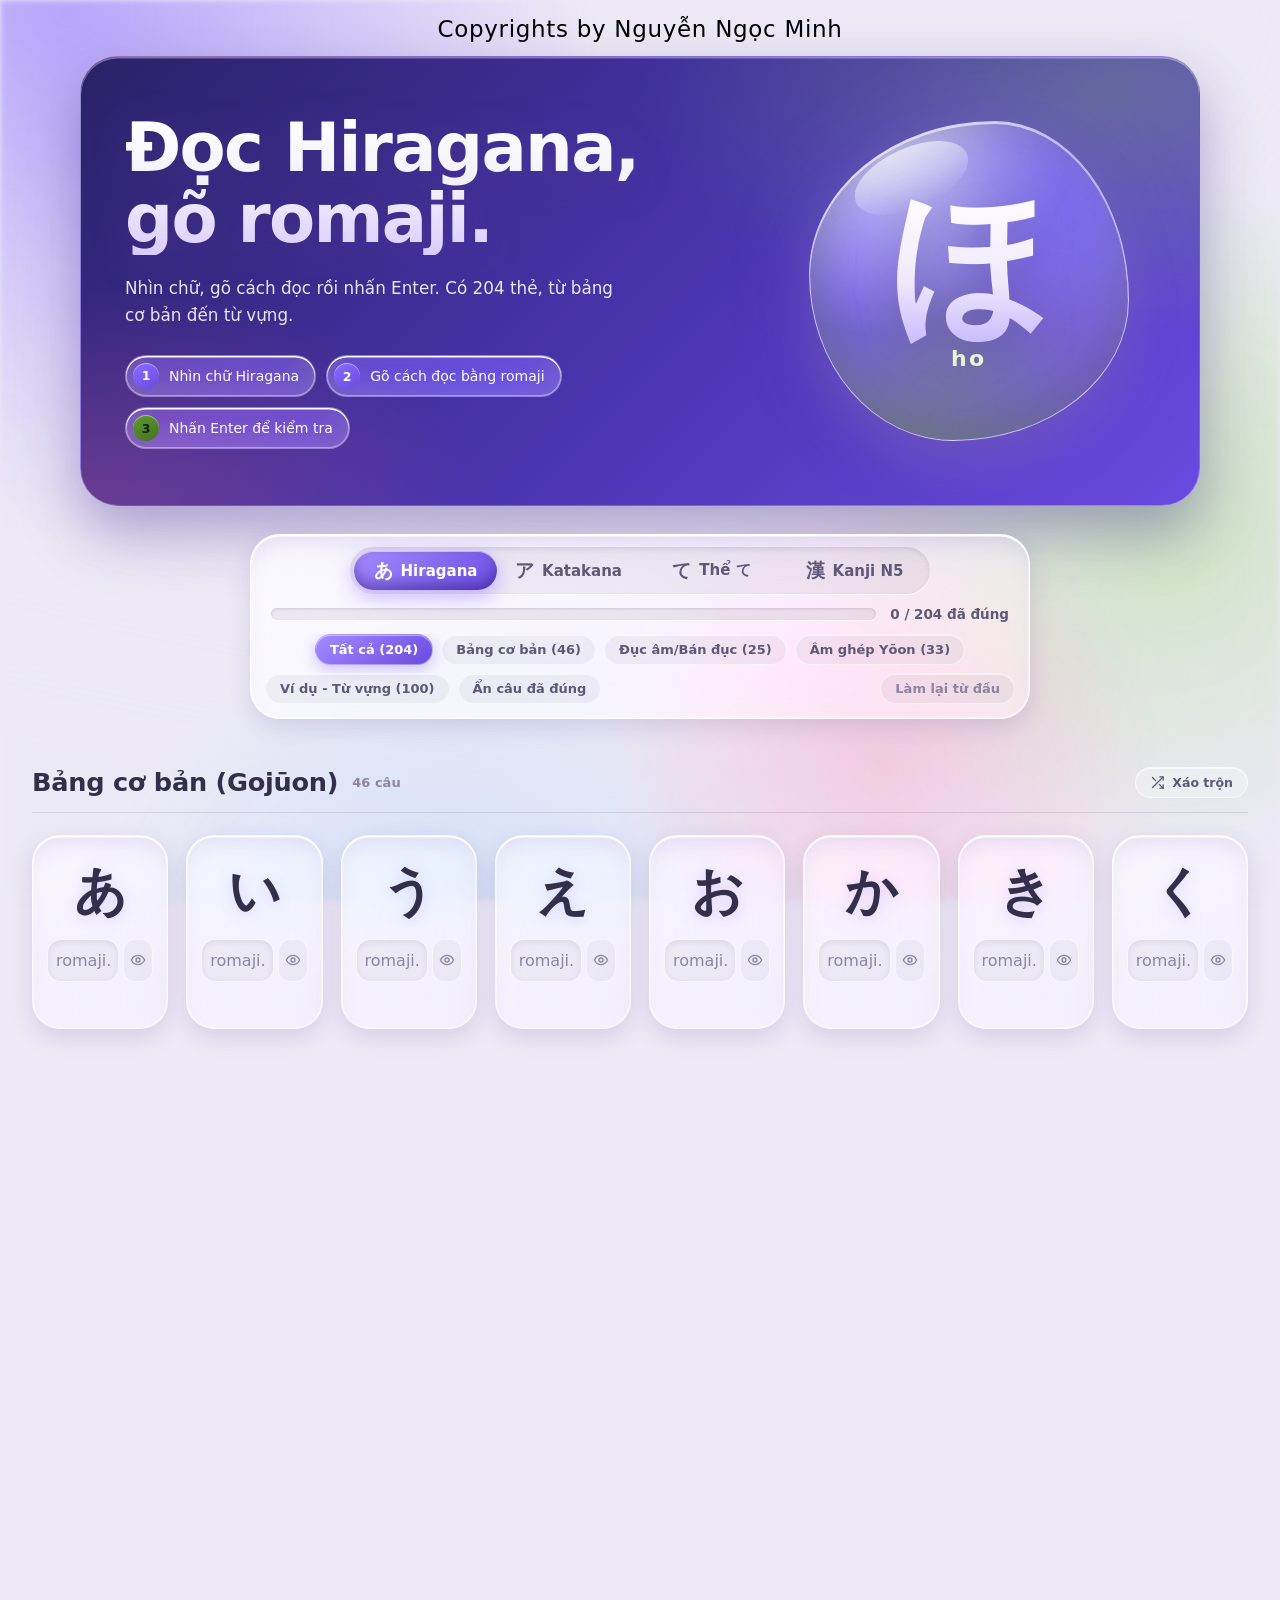
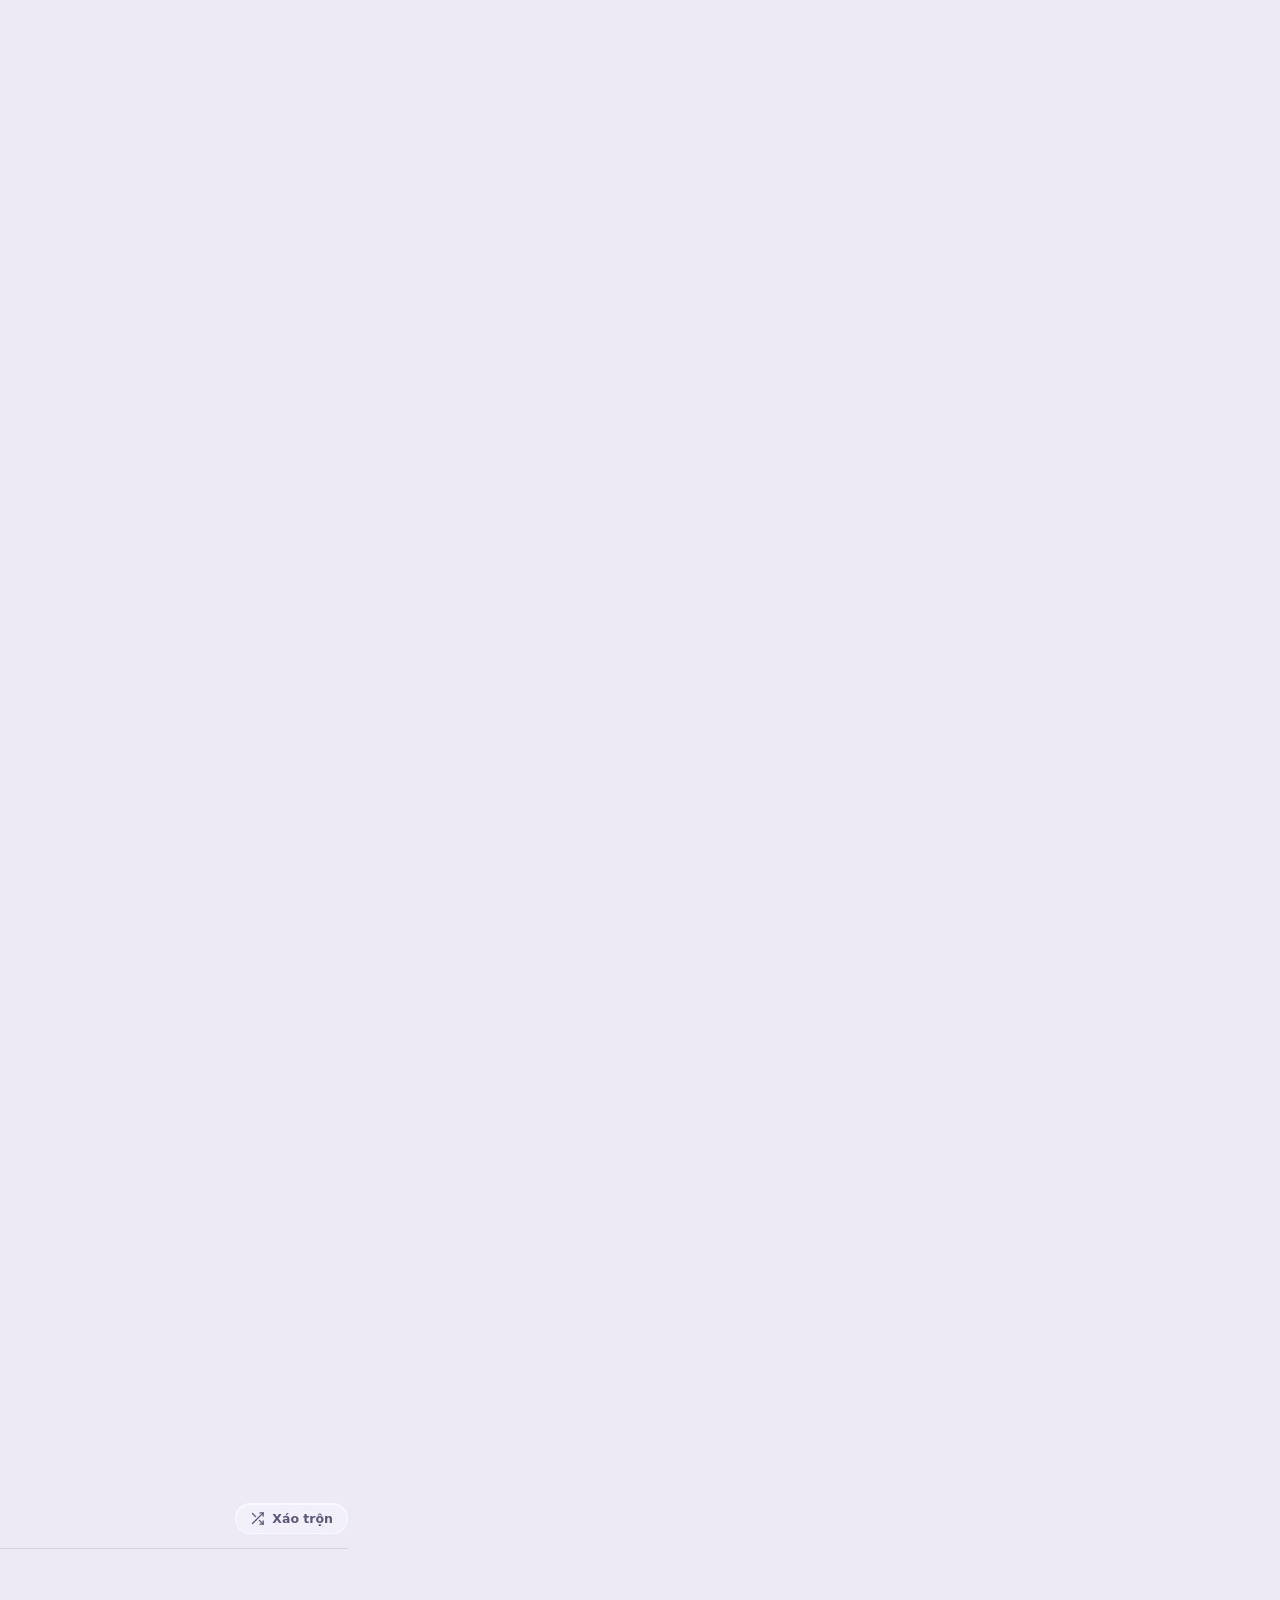
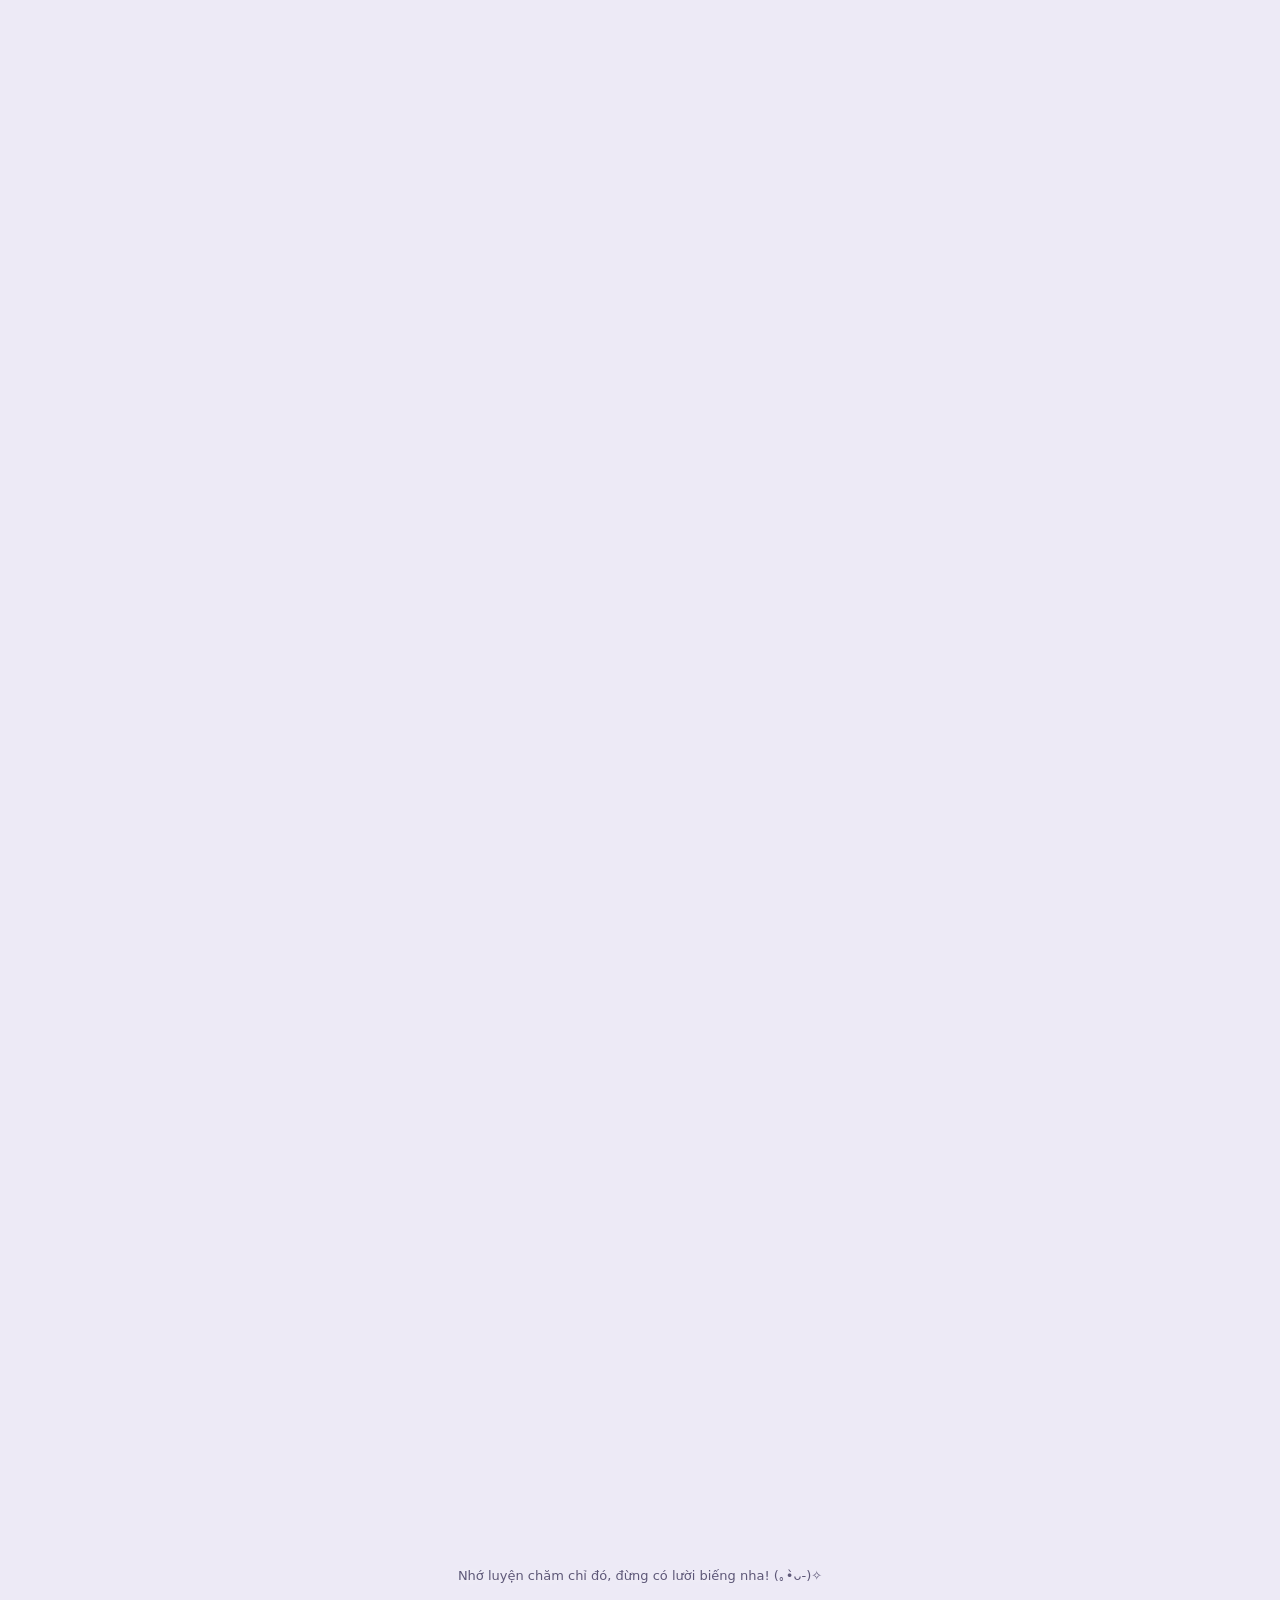
==== commit c4e3ce79: "tối ưu" ====
--- a/index.html
+++ b/index.html
@@ -8,8 +8,8 @@
 <link rel="preconnect" href="https://fonts.googleapis.com">
 <link rel="preconnect" href="https://fonts.gstatic.com" crossorigin>
 <link href="https://fonts.googleapis.com/css2?family=Nunito:wght@400;500;600;700;800&family=Zen+Maru+Gothic:wght@400;500;700&display=swap" rel="stylesheet">
-<script src="nihongo.js" defer></script>
-<link rel="stylesheet" href="nihongo.css">
+<script src="index.js" defer></script>
+<link rel="stylesheet" href="index.css">
 </head>
 
 <body>
--- a/index.css
+++ b/index.css
@@ -0,0 +1,1053 @@
+:root{
+  --void:#EDEAF6;
+  --void-2:#E2DCF2;
+  --violet:#8B6CFF;
+  --violet-2:#6A4AE0;
+  --violet-soft:rgba(139,108,255,.14);
+  --matcha:#5F9A2E;
+  --matcha-2:#437321;
+  --matcha-soft:rgba(111,162,58,.14);
+  --metal-1:#332E4A;
+  --metal-2:#635D7E;
+  --metal-3:#8C86A4;
+  --text:#2E2A42;
+  --text-2:#5E5878;
+  --text-3:#8B85A2;
+  --rose:#D9436A;
+  --rose-soft:rgba(217,67,106,.13);
+  --line:rgba(255,255,255,.55);
+  --line-strong:rgba(255,255,255,.85);
+
+  --blob-violet:rgba(139,108,255,.55);
+  --blob-matcha:rgba(140,214,90,.42);
+  --blob-rose:rgba(255,111,160,.38);
+  --blob-blue:rgba(95,184,255,.34);
+
+  --glass:linear-gradient(155deg, rgba(255,255,255,.62), rgba(255,255,255,.24));
+  --glass-strong:linear-gradient(155deg, rgba(255,255,255,.78), rgba(255,255,255,.38));
+  --spec:inset 0 1.5px 0 rgba(255,255,255,.95), inset 0 0 0 1px rgba(255,255,255,.4), inset 0 -18px 30px rgba(255,255,255,.12), inset 0 14px 24px -10px rgba(120,90,200,.18);
+  --shadow-1:0 8px 22px rgba(90,70,150,.16);
+  --shadow-2:0 22px 48px rgba(90,70,150,.24);
+  --blur-glass:blur(26px) saturate(190%);
+  --blur-glass-strong:blur(34px) saturate(200%);
+
+  --ease:cubic-bezier(.22,1,.36,1);
+  --spring:cubic-bezier(.34,1.45,.5,1);
+  --font-ui:'Nunito',system-ui,-apple-system,'Segoe UI',sans-serif;
+  --font-kana:'Zen Maru Gothic','Hiragino Maru Gothic ProN','Yu Gothic','Noto Sans JP',sans-serif;
+}
+
+*{box-sizing:border-box;}
+html{scroll-behavior:smooth; background:var(--void); overflow-anchor:none;}
+body{
+  margin:0;
+  min-height:100vh;
+  font-family:var(--font-ui);
+  color:var(--text);
+  padding-bottom:72px;
+  overflow-anchor:none;
+  -webkit-font-smoothing:antialiased;
+}
+:focus-visible{outline:2px solid var(--matcha); outline-offset:2px;}
+.hidden{display:none !important;}
+
+/* ========== Nền: mảng màu lỏng nhòe (liquid mesh) làm chất liệu kính phản chiếu ========== */
+.bg{position:fixed; inset:0; z-index:-1; overflow:hidden; pointer-events:none; filter:blur(3px);}
+.bg i{position:absolute; border-radius:50%; will-change:transform; filter:blur(10px);}
+.bg .b1{
+  width:78vmax; height:78vmax; left:-26vmax; top:-30vmax;
+  background:radial-gradient(circle at 40% 40%, var(--blob-violet), rgba(139,108,255,0) 62%);
+  animation:drift1 26s ease-in-out infinite alternate;
+}
+.bg .b2{
+  width:62vmax; height:62vmax; right:-22vmax; top:14vh;
+  background:radial-gradient(circle, var(--blob-matcha), rgba(140,214,90,0) 62%);
+  animation:drift2 32s ease-in-out infinite alternate;
+}
+.bg .b3{
+  width:66vmax; height:66vmax; left:2vw; bottom:-40vmax;
+  background:radial-gradient(circle, var(--blob-blue), rgba(95,184,255,0) 62%);
+  animation:drift3 38s ease-in-out infinite alternate;
+}
+.bg .b4{
+  width:50vmax; height:50vmax; right:6vw; bottom:-14vmax;
+  background:radial-gradient(circle, var(--blob-rose), rgba(255,111,160,0) 62%);
+  animation:drift2 30s ease-in-out infinite alternate-reverse;
+}
+.bg::after{
+  content:""; position:absolute; inset:0;
+  background:radial-gradient(120% 90% at 50% 0%, transparent 40%, rgba(237,234,246,.35));
+}
+@keyframes drift1{from{transform:translate3d(0,0,0) scale(1);} to{transform:translate3d(9vmax,7vmax,0) scale(1.15);}}
+@keyframes drift2{from{transform:translate3d(0,0,0) scale(1.05);} to{transform:translate3d(-10vmax,-8vmax,0) scale(.9);}}
+@keyframes drift3{from{transform:translate3d(0,0,0) scale(.95);} to{transform:translate3d(12vmax,-6vmax,0) scale(1.12);}}
+
+/* ========== Hero: nói rõ web này để làm gì ========== */
+.hero{
+  max-width:1120px;
+  margin:0 auto;
+  padding:64px 20px 48px;
+  display:grid;
+  grid-template-columns:minmax(0,1.25fr) minmax(0,.75fr);
+  align-items:center;
+  gap:36px;
+}
+.hero-copy > *{animation:rise .9s var(--ease) backwards;}
+.hero-copy > :nth-child(1){animation-delay:.05s;}
+.hero-copy > :nth-child(2){animation-delay:.16s;}
+.hero-copy > :nth-child(3){animation-delay:.27s;}
+.hero-copy.swap > *{animation:swapIn .45s var(--ease) backwards; animation-delay:0s;}
+@keyframes rise{from{opacity:0; transform:translateY(22px);} to{opacity:1; transform:none;}}
+@keyframes swapIn{from{opacity:0; transform:translateY(8px);} to{opacity:1; transform:none;}}
+
+.hero h1{
+  margin:0;
+  font-weight:800;
+  font-size:clamp(2.3rem,5.6vw,4.2rem);
+  line-height:1.06;
+  letter-spacing:-.025em;
+  white-space:pre-line;
+  background:linear-gradient(180deg,#FFFFFF 0%,#F1EEFB 55%,#D9CCFF 100%);
+  -webkit-background-clip:text;
+  background-clip:text;
+  color:transparent;
+  filter:drop-shadow(0 6px 18px rgba(90,70,150,.28));
+}
+.hero-sub{
+  margin:20px 0 0;
+  max-width:48ch;
+  font-size:1.05rem;
+  line-height:1.6;
+  color:var(--text-2);
+  text-shadow:0 1px 16px rgba(255,255,255,.6);
+}
+.hero-steps{
+  list-style:none;
+  margin:26px 0 0;
+  padding:0;
+  display:flex;
+  flex-wrap:wrap;
+  gap:10px;
+}
+.hero-steps li{
+  display:flex;
+  align-items:center;
+  gap:10px;
+  padding:7px 16px 7px 7px;
+  border-radius:999px;
+  background:var(--glass);
+  -webkit-backdrop-filter:var(--blur-glass);
+  backdrop-filter:var(--blur-glass);
+  border:1px solid var(--line);
+  box-shadow:var(--spec);
+  font-size:14px;
+  font-weight:500;
+}
+.hero-steps b{
+  width:26px; height:26px;
+  border-radius:50%;
+  display:grid; place-items:center;
+  font-size:12.5px; font-weight:700;
+  color:#fff;
+  background:linear-gradient(145deg,var(--violet),var(--violet-2));
+  box-shadow:inset 0 1px 0 rgba(255,255,255,.45);
+}
+.hero-steps li:last-child b{
+  background:linear-gradient(145deg,var(--matcha),var(--matcha-2));
+  color:#16210A;
+}
+
+.hero-orb{
+  position:relative;
+  justify-self:center;
+  width:clamp(210px,27vw,320px);
+  aspect-ratio:1;
+  animation:floaty 7s ease-in-out infinite;
+}
+.orb-stage{position:absolute; inset:0; animation:orbEnter 1.2s var(--ease) backwards .1s;}
+@keyframes floaty{0%,100%{transform:translateY(0);} 50%{transform:translateY(-10px);}}
+@keyframes orbEnter{from{opacity:0; transform:scale(.7);} to{opacity:1; transform:none;}}
+
+.orb-glass{
+  position:absolute; inset:0;
+  border-radius:58% 42% 55% 45% / 48% 56% 44% 52%;
+  background:
+    radial-gradient(120% 120% at 25% 12%, rgba(255,255,255,.55), rgba(255,255,255,.06) 46%),
+    linear-gradient(145deg, rgba(139,108,255,.62), rgba(111,162,58,.34));
+  border:1px solid rgba(255,255,255,.6);
+  -webkit-backdrop-filter:var(--blur-glass);
+  backdrop-filter:var(--blur-glass);
+  box-shadow:
+    inset 0 2px 0 rgba(255,255,255,.7),
+    inset 0 -22px 44px rgba(90,66,150,.30),
+    inset 14px 0 32px rgba(111,162,58,.16),
+    0 24px 50px rgba(120,105,150,.30),
+    0 0 80px rgba(139,108,255,.30);
+  animation:morph 14s ease-in-out infinite alternate;
+  overflow:hidden;
+}
+.orb-glass::before{
+  content:""; position:absolute;
+  left:13%; top:8%; width:38%; height:19%;
+  border-radius:50%;
+  background:linear-gradient(rgba(255,255,255,.6), rgba(255,255,255,0));
+  transform:rotate(-24deg);
+  z-index:2;
+}
+.orb-swirl{position:absolute; inset:0; opacity:.6;}
+.orb-swirl::before{
+  content:""; position:absolute; inset:-40%;
+  background:conic-gradient(from 0deg, transparent, rgba(139,108,255,.7), transparent 34%, rgba(111,162,58,.55) 55%, transparent 74%, rgba(200,205,216,.5));
+  filter:blur(30px);
+  animation:spin 18s linear infinite;
+}
+@keyframes spin{to{transform:rotate(360deg);}}
+@keyframes morph{
+  0%{border-radius:58% 42% 55% 45% / 48% 56% 44% 52%;}
+  33%{border-radius:44% 56% 42% 58% / 56% 44% 58% 42%;}
+  66%{border-radius:52% 48% 60% 40% / 42% 58% 46% 54%;}
+  100%{border-radius:40% 60% 46% 54% / 54% 42% 60% 46%;}
+}
+.orb-content{
+  position:absolute; inset:0;
+  display:flex; flex-direction:column; align-items:center; justify-content:center;
+  gap:2px;
+  filter:drop-shadow(0 8px 20px rgba(80,68,120,.35));
+  z-index:3;
+}
+.orb-kana{
+  font-family:var(--font-kana);
+  font-weight:700;
+  font-size:clamp(96px,13vw,158px);
+  line-height:1;
+  background:linear-gradient(180deg,#FFFFFF 0%,#EFE9FB 60%,#C9BBFF 100%);
+  -webkit-background-clip:text;
+  background-clip:text;
+  color:transparent;
+}
+.orb-romaji{
+  font-weight:600;
+  font-size:clamp(16px,2vw,22px);
+  letter-spacing:.1em;
+  color:#E7F6D2;
+  min-height:1.4em;
+}
+.orb-kana.in{animation:orbIn .8s var(--ease) backwards;}
+.orb-romaji.in{animation:orbIn .8s .35s var(--ease) backwards;}
+@keyframes orbIn{
+  from{opacity:0; transform:translateY(12px) scale(.92); filter:blur(8px);}
+  to{opacity:1; transform:none; filter:blur(0);}
+}
+
+/* ========== Dock: thanh điều khiển kính lỏng ========== */
+.topbar{
+  position:sticky;
+  top:12px;
+  z-index:10;
+  width:min(780px, calc(100% - 24px));
+  margin:0 auto;
+  padding:12px 14px 14px;
+  border-radius:30px;
+  background:var(--glass-strong);
+  -webkit-backdrop-filter:var(--blur-glass-strong);
+  backdrop-filter:var(--blur-glass-strong);
+  border:1px solid var(--line-strong);
+  box-shadow:var(--spec), var(--shadow-1);
+  transition:padding .35s var(--ease), box-shadow .3s var(--ease), border-radius .3s var(--ease), transform .45s var(--spring);
+  animation:rise .7s .3s var(--ease) backwards;
+}
+.topbar.scrolled{box-shadow:var(--spec), var(--shadow-2);}
+.topbar.collapsed{padding:8px 10px; border-radius:26px; transform:scale(.965) translateY(-2px);}
+
+.topbar::before{
+  content:"";
+  position:absolute; inset:0;
+  border-radius:inherit;
+  background:radial-gradient(260px circle at var(--mx,50%) var(--my,0%), rgba(139,108,255,.16), transparent 65%);
+  opacity:0;
+  transition:opacity .3s var(--ease);
+  pointer-events:none;
+}
+.topbar:hover::before{opacity:1;}
+
+.mode-row{
+  position:relative;
+  display:grid;
+  grid-template-columns:repeat(4,1fr);
+  max-width:580px;
+  margin:0 auto;
+  padding:4px;
+  border-radius:999px;
+  background:rgba(51,45,71,.06);
+  box-shadow:inset 0 2px 5px rgba(51,45,71,.10), 0 1px 0 rgba(255,255,255,.7);
+  --i:0;
+}
+.mode-thumb{
+  position:absolute;
+  top:4px; bottom:4px; left:4px;
+  width:calc((100% - 8px) / 4);
+  border-radius:999px;
+  transform:translateX(calc(var(--i) * 100%));
+  transition:transform .6s var(--spring), background .4s var(--ease), box-shadow .4s var(--ease);
+  background:linear-gradient(145deg,#A48BFF,var(--violet-2));
+  box-shadow:inset 0 1px 0 rgba(255,255,255,.55), inset 0 -6px 12px rgba(30,10,90,.35), 0 6px 20px rgba(139,108,255,.5);
+}
+.mode-row[data-mode="katakana"] .mode-thumb{
+  background:linear-gradient(145deg,#F1F2F6,#98A0AF);
+  box-shadow:inset 0 1px 0 rgba(255,255,255,.9), inset 0 -6px 12px rgba(60,66,80,.35), 0 6px 20px rgba(183,189,201,.35);
+}
+.mode-row[data-mode="teform"] .mode-thumb{
+  background:linear-gradient(145deg,#CBE68A,var(--matcha-2));
+  box-shadow:inset 0 1px 0 rgba(255,255,255,.65), inset 0 -6px 12px rgba(50,80,10,.35), 0 6px 20px rgba(111,162,58,.4);
+}
+.mode-row[data-mode="kanji"] .mode-thumb{
+  background:linear-gradient(145deg,#FFC98B,#E08A3C);
+  box-shadow:inset 0 1px 0 rgba(255,255,255,.6), inset 0 -6px 12px rgba(120,60,10,.35), 0 6px 20px rgba(224,138,60,.45);
+}
+.mode-btn{
+  position:relative; z-index:1;
+  display:flex; align-items:center; justify-content:center; gap:8px;
+  padding:10px 8px;
+  border:0; background:none;
+  border-radius:999px;
+  color:var(--text-2);
+  font-family:var(--font-ui);
+  font-weight:600;
+  font-size:15px;
+  white-space:nowrap;
+  cursor:pointer;
+  transition:color .3s var(--ease), padding .3s var(--ease), font-size .3s var(--ease);
+}
+.mode-btn .k{font-family:var(--font-kana); font-weight:700; font-size:19px; line-height:1;}
+.mode-btn:hover{color:var(--text);}
+.mode-btn.active{color:#fff;}
+.mode-row[data-mode="katakana"] .mode-btn.active,
+.mode-row[data-mode="teform"] .mode-btn.active,
+.mode-row[data-mode="kanji"] .mode-btn.active{color:#15131C;}
+.topbar.collapsed .mode-btn{padding:6px 8px; font-size:13.5px;}
+.topbar.collapsed .mode-btn .k{font-size:16px;}
+
+.topbar .progress-wrap,
+.topbar .controls{
+  overflow:hidden;
+  transition:max-height .38s var(--ease), opacity .28s var(--ease), margin .32s var(--ease);
+}
+.progress-wrap{
+  display:flex; align-items:center; gap:14px;
+  max-height:44px;
+  margin:12px 6px 0;
+}
+.progress-bar{
+  flex:1;
+  height:12px;
+  border-radius:99px;
+  background:rgba(51,45,71,.08);
+  box-shadow:inset 0 1px 3px rgba(51,45,71,.16), 0 1px 0 rgba(255,255,255,.7);
+  overflow:hidden;
+  position:relative;
+}
+.progress-fill{
+  --p:0;
+  position:absolute; inset:0;
+  background:linear-gradient(90deg,var(--violet),#9E8CF0 45%,var(--matcha));
+  clip-path:inset(0 calc(100% - var(--p) * 1%) 0 0 round 99px);
+  transition:clip-path .7s var(--ease);
+}
+.progress-fill::before{
+  content:""; position:absolute; inset:0;
+  background:linear-gradient(100deg, transparent 30%, rgba(255,255,255,.45) 50%, transparent 70%);
+  background-size:220% 100%;
+  animation:sheen 3s linear infinite;
+}
+.progress-fill::after{
+  content:""; position:absolute; left:4px; right:4px; top:2px; height:34%;
+  border-radius:99px;
+  background:linear-gradient(rgba(255,255,255,.55), rgba(255,255,255,0));
+}
+@keyframes sheen{from{background-position:120% 0;} to{background-position:-120% 0;}}
+.progress-label{
+  font-weight:600;
+  font-size:13.5px;
+  color:var(--text-2);
+  white-space:nowrap;
+  font-variant-numeric:tabular-nums;
+}
+
+.controls{
+  display:flex; flex-wrap:wrap; justify-content:center; gap:8px;
+  max-height:130px;
+  margin:12px 0 0;
+}
+.topbar.collapsed .progress-wrap{max-height:0; opacity:0; margin:0 6px;}
+.topbar.collapsed .controls{max-height:0; opacity:0; margin:0; pointer-events:none;}
+
+.chip{
+  border:1px solid var(--line);
+  background:rgba(51,45,71,.05);
+  color:var(--text-2);
+  font-family:var(--font-ui);
+  font-weight:600;
+  font-size:13px;
+  padding:7px 14px;
+  border-radius:999px;
+  cursor:pointer;
+  box-shadow:inset 0 1px 0 rgba(255,255,255,.6);
+  transition:background .25s var(--ease), color .25s var(--ease), transform .2s var(--ease), box-shadow .25s var(--ease);
+}
+.chip:hover{background:rgba(51,45,71,.09); color:var(--text);}
+.chip:active{transform:scale(.95);}
+.chip.active{
+  color:#fff;
+  background:linear-gradient(145deg,#A48BFF,var(--violet-2));
+  border-color:rgba(255,255,255,.3);
+  box-shadow:inset 0 1px 0 rgba(255,255,255,.45), 0 4px 16px rgba(139,108,255,.4);
+}
+.chip.ghost.active{
+  color:#16210A;
+  background:linear-gradient(145deg,#CBE68A,var(--matcha-2));
+  box-shadow:inset 0 1px 0 rgba(255,255,255,.6), 0 4px 16px rgba(111,162,58,.35);
+}
+.chip.reset{margin-left:auto; color:var(--text-3);}
+
+.toolbar-toggle{
+  display:none;
+  margin:8px auto 0;
+  align-items:center; gap:6px;
+  border:1px solid var(--line);
+  background:rgba(51,45,71,.05);
+  color:var(--text-2);
+  font-family:var(--font-ui);
+  font-weight:600;
+  font-size:12px;
+  padding:5px 14px;
+  border-radius:999px;
+  cursor:pointer;
+  transition:color .2s, background .2s;
+}
+.toolbar-toggle:hover{color:var(--text); background:rgba(255,255,255,.6);}
+.toolbar-toggle .chev{transition:transform .3s var(--ease);}
+.topbar.collapsed .toolbar-toggle{display:flex;}
+.topbar.force-expanded.collapsed .progress-wrap{max-height:44px; opacity:1; margin:12px 6px 0;}
+.topbar.force-expanded.collapsed .controls{max-height:220px; opacity:1; margin:12px 0 0; pointer-events:auto;}
+.topbar.force-expanded .toolbar-toggle .chev{transform:rotate(180deg);}
+
+.tf-bar{
+  display:none;
+  align-items:center; justify-content:center; gap:10px;
+  margin-top:12px;
+}
+.topbar.collapsed .tf-bar{margin-top:8px;}
+.topbar.mode-teform .tf-bar{display:flex;}
+.topbar.mode-teform .controls,
+.topbar.mode-teform .toolbar-toggle{display:none !important;}
+
+.topbar.mode-kanji .chip[data-filter="gojuon"],
+.topbar.mode-kanji .chip[data-filter="dakuten"],
+.topbar.mode-kanji .chip[data-filter="yoon"],
+.topbar.mode-kanji .chip[data-filter="vidu"]{display:none;}
+
+.tf-bar .chip.reset{margin-left:0;}
+
+/* ========== Nội dung luyện tập ========== */
+main{
+  max-width:1120px;
+  margin:0 auto;
+  padding:48px 20px 0;
+  transition:opacity .28s var(--ease), transform .28s var(--ease);
+}
+main.fade-out{opacity:0; transform:translateY(6px);}
+
+.section{margin-top:60px;}
+main > .section:first-child{margin-top:0;}
+.section-title{
+  display:flex; align-items:center; gap:14px;
+  margin-bottom:22px;
+  padding-bottom:14px;
+  border-bottom:1px solid rgba(51,45,71,.12);
+}
+.section-title h2{
+  margin:0;
+  font-weight:700;
+  font-size:1.3rem;
+  line-height:1.2;
+  letter-spacing:-.01em;
+  color:var(--metal-1);
+}
+.section-count{
+  font-size:13px;
+  font-weight:600;
+  color:var(--text-3);
+  font-variant-numeric:tabular-nums;
+}
+.shuffle-btn{
+  margin-left:auto;
+  display:flex; align-items:center; gap:7px;
+  border:1px solid var(--line);
+  background:rgba(255,255,255,.28);
+  -webkit-backdrop-filter:var(--blur-glass);
+  backdrop-filter:var(--blur-glass);
+  color:var(--text-2);
+  font-family:var(--font-ui);
+  font-weight:600;
+  font-size:12.5px;
+  padding:7px 14px;
+  border-radius:999px;
+  cursor:pointer;
+  box-shadow:inset 0 1px 0 rgba(255,255,255,.6);
+  transition:background .25s var(--ease), color .25s var(--ease), transform .2s var(--ease);
+}
+.shuffle-btn svg{transition:transform .5s var(--ease);}
+.shuffle-btn:hover{background:rgba(255,255,255,.42); color:var(--text);}
+.shuffle-btn:hover svg{transform:rotate(180deg);}
+.shuffle-btn:active{transform:scale(.94);}
+
+.grid{
+  display:grid;
+  grid-template-columns:repeat(auto-fill,minmax(136px,1fr));
+  gap:14px;
+  transition:opacity .14s ease, transform .14s ease;
+}
+.section[data-group="vidu"] .grid{
+  grid-template-columns:repeat(auto-fill,minmax(172px,1fr));
+}
+
+/* thẻ kính: chữ Nhật là nhân vật chính */
+.card,
+.tf-row{
+  --pop-scale:1.06;
+  --shake-rot:1.5deg;
+  position:relative;
+  background:var(--glass);
+  -webkit-backdrop-filter:var(--blur-glass);
+  backdrop-filter:var(--blur-glass);
+  border:1px solid var(--line);
+  box-shadow:var(--spec), var(--shadow-1);
+  transition:transform .3s var(--ease), border-color .25s, background .3s, opacity .3s, box-shadow .3s;
+}
+.card::before,
+.tf-row::before{
+  content:""; position:absolute; inset:0;
+  border-radius:inherit;
+  background:radial-gradient(200px circle at var(--mx,50%) var(--my,0%), rgba(139,108,255,.14), transparent 65%);
+  opacity:0;
+  transition:opacity .3s var(--ease);
+  pointer-events:none;
+}
+.card:hover::before,
+.tf-row:hover::before{opacity:1;}
+
+.card{
+  display:flex; flex-direction:column; align-items:center;
+  padding:20px 12px 14px;
+  text-align:center;
+  border-radius:24px;
+}
+.card:hover,
+.tf-row:hover{
+  transform:translateY(-3px);
+  border-color:var(--line-strong);
+}
+.card .kana{
+  font-family:var(--font-kana);
+  font-weight:600;
+  font-size:48px;
+  line-height:1.05;
+  margin-bottom:16px;
+  color:var(--metal-1);
+  text-shadow:0 2px 14px rgba(139,108,255,.25);
+  transition:color .3s var(--ease), text-shadow .3s var(--ease);
+}
+.card:hover .kana{text-shadow:0 2px 22px rgba(139,108,255,.7);}
+.card.word-card .kana{
+  font-size:27px;
+  line-height:1.2;
+  margin-bottom:6px;
+  text-wrap:balance;
+}
+.card .meaning{
+  font-size:12.5px;
+  font-weight:500;
+  color:var(--text-2);
+  margin-bottom:12px;
+  line-height:1.3;
+  white-space:pre-line;
+}
+.card input,
+.tf-row input{
+  width:100%;
+  border:1px solid var(--line);
+  border-radius:12px;
+  background:rgba(51,45,71,.045);
+  color:var(--text);
+  font-family:var(--font-ui);
+  font-weight:600;
+  outline:none;
+  box-shadow:inset 0 2px 6px rgba(51,45,71,.09);
+  transition:border-color .25s var(--ease), box-shadow .25s var(--ease);
+}
+.card input{
+  margin-top:auto;
+  text-align:center;
+  padding:9px 6px;
+  font-size:15px;
+}
+.card input::placeholder,
+.tf-row input::placeholder{color:var(--text-3); font-weight:500;}
+.card input:focus,
+.tf-row input:focus{
+  border-color:var(--violet);
+  box-shadow:inset 0 2px 6px rgba(51,45,71,.09), 0 0 0 3px rgba(139,108,255,.38);
+}
+.card input.typing,
+.tf-row input.typing{animation:typingPulse .35s var(--ease);}
+@keyframes typingPulse{
+  from{box-shadow:inset 0 2px 6px rgba(51,45,71,.09), 0 0 0 0 rgba(139,108,255,.7);}
+  to{box-shadow:inset 0 2px 6px rgba(51,45,71,.09), 0 0 0 8px rgba(139,108,255,0);}
+}
+.card input:disabled,
+.tf-row input:disabled{cursor:default;}
+.card .fb{
+  min-height:18px;
+  font-size:12.5px;
+  font-weight:600;
+  margin-top:6px;
+}
+.card .fb.ok{color:var(--matcha);}
+.card .fb.no{color:var(--rose);}
+
+.card.correct,
+.tf-row.correct{
+  opacity:.6;
+  border-color:rgba(111,162,58,.55);
+  background:linear-gradient(145deg, rgba(111,162,58,.2), rgba(111,162,58,.05));
+  transform:none;
+  animation:popCorrect .5s var(--ease);
+}
+.card.correct:hover,
+.tf-row.correct:hover{opacity:.95; transform:translateY(-2px);}
+.card.correct .kana{color:var(--matcha); text-shadow:0 2px 18px rgba(111,162,58,.45);}
+.card.correct input,
+.tf-row.correct input{
+  border-color:rgba(111,162,58,.6);
+  color:var(--matcha);
+}
+.card.wrong,
+.tf-row.wrong{
+  border-color:var(--rose);
+  animation:shake .4s var(--ease);
+}
+.card.wrong input,
+.tf-row.wrong input{border-color:var(--rose);}
+
+@keyframes popCorrect{
+  0%{transform:scale(1);}
+  35%{transform:scale(var(--pop-scale,1.06));}
+  100%{transform:scale(1);}
+}
+@keyframes shake{
+  0%,100%{transform:translateX(0);}
+  15%{transform:translateX(-7px) rotate(calc(var(--shake-rot,1.5deg) * -1));}
+  30%{transform:translateX(6px) rotate(var(--shake-rot,1.5deg));}
+  45%{transform:translateX(-5px);}
+  60%{transform:translateX(4px);}
+  75%{transform:translateX(-2px);}
+}
+
+.card .retry-btn{
+  display:none;
+  position:absolute; top:8px; right:8px;
+  width:24px; height:24px;
+  border-radius:50%;
+  border:1px solid rgba(255,255,255,.35);
+  background:linear-gradient(145deg,#CBE68A,var(--matcha-2));
+  color:#16210A;
+  font-size:14px; line-height:1;
+  cursor:pointer;
+  align-items:center; justify-content:center;
+  z-index:2;
+  transition:transform .2s var(--ease), background .2s;
+}
+.card.correct .retry-btn,
+.card.revealed .retry-btn{display:flex; animation:rise .3s var(--ease);}
+.card.revealed .retry-btn{background:linear-gradient(145deg,#CDBEFF,var(--violet)); color:#fff;}
+.card .retry-btn:hover{transform:scale(1.15) rotate(-25deg);}
+.card .retry-btn:active{transform:scale(.9) rotate(-90deg);}
+
+/* ========== Thể て ========== */
+.tf-hint{
+  margin:0 0 22px;
+  max-width:62ch;
+  color:var(--text-2);
+  font-weight:500;
+  font-size:15px;
+  line-height:1.6;
+}
+.tf-list{display:flex; flex-direction:column; gap:10px;}
+.tf-row{
+  --pop-scale:1.012;
+  --shake-rot:.3deg;
+  display:grid;
+  grid-template-columns:40px minmax(0,1.3fr) minmax(0,1fr) minmax(0,1.2fr);
+  align-items:center;
+  gap:16px;
+  padding:12px 18px;
+  border-radius:22px;
+  scroll-margin-top:170px;
+}
+.tf-no{font-weight:600; font-size:14px; text-align:right; color:var(--text-3); font-variant-numeric:tabular-nums;}
+.tf-prompt{display:flex; align-items:baseline; flex-wrap:wrap; gap:2px 12px; min-width:0;}
+.tf-kana{
+  font-family:var(--font-kana);
+  font-weight:600;
+  font-size:30px;
+  line-height:1.25;
+  color:var(--metal-1);
+  transition:color .3s var(--ease);
+}
+.tf-row.correct .tf-kana{color:var(--matcha);}
+.tf-meta{font-size:13px; font-weight:500; color:var(--text-2);}
+.tf-row input{padding:9px 14px; font-size:16px;}
+.tf-fb{font-size:13px; font-weight:600; overflow-wrap:anywhere;}
+.tf-fb:empty{display:none;}
+.tf-row.correct .tf-fb{color:var(--matcha);}
+.tf-side{display:none; align-items:center; flex-wrap:wrap; gap:6px 12px; min-width:0;}
+.tf-row.correct .tf-side,
+.tf-row.revealed .tf-side,
+.tf-row.nudge .tf-side{display:flex;}
+.tf-fb.no{color:var(--rose);}
+.tf-row.wrong{background:linear-gradient(145deg, rgba(224,87,123,.2), rgba(224,87,123,.05));}
+.tf-row.wrong input{color:var(--rose);}
+.tf-row.revealed{
+  border-color:rgba(139,108,255,.55);
+  background:linear-gradient(145deg, rgba(139,108,255,.18), rgba(139,108,255,.05));
+}
+.tf-row.revealed input{border-color:rgba(139,108,255,.55); color:var(--violet-2);}
+.tf-row.revealed .tf-fb{color:var(--violet-2);}
+.tf-redo{
+  display:none; flex:none;
+  align-items:center; gap:4px;
+  padding:6px 13px;
+  border-radius:999px;
+  border:1px solid rgba(139,108,255,.5);
+  background:var(--violet-soft);
+  color:var(--violet-2);
+  font-family:var(--font-ui);
+  font-weight:700; font-size:12.5px;
+  white-space:nowrap;
+  cursor:pointer;
+  transition:transform .2s var(--ease), background .2s var(--ease), box-shadow .2s var(--ease);
+}
+.tf-row.revealed .tf-redo{display:inline-flex; animation:rise .3s var(--ease);}
+.tf-redo:hover{transform:translateY(-1px); background:rgba(139,108,255,.24); box-shadow:0 6px 16px rgba(139,108,255,.25);}
+.tf-redo:active{transform:scale(.95);}
+
+footer{
+  text-align:center;
+  margin-top:64px;
+  padding:0 20px;
+  color:var(--text-2);
+  font-size:13px;
+  font-weight:500;
+  text-shadow:0 1px 14px rgba(255,255,255,.6);
+}
+
+/* ========== Responsive ========== */
+@media (max-width:820px){
+  .hero{grid-template-columns:1fr; padding:36px 20px 32px; gap:22px;}
+  .hero-orb{order:-1; justify-self:start; width:150px;}
+  .orb-kana{font-size:72px;}
+  .orb-romaji{font-size:14px;}
+}
+@media (max-width:640px){
+  .tf-row{
+    grid-template-columns:30px minmax(0,1fr);
+    grid-template-areas:"no prompt" "input input" "fb fb";
+    gap:8px 10px;
+    padding:14px;
+  }
+  .tf-no{grid-area:no;}
+  .tf-prompt{grid-area:prompt;}
+  .tf-ans{grid-area:input;}
+  .tf-side{grid-area:fb;}
+  .progress-label{font-size:12.5px;}
+}
+@media (max-width:480px){
+  .grid{grid-template-columns:repeat(auto-fill,minmax(100px,1fr)); gap:10px;}
+  .section[data-group="vidu"] .grid{grid-template-columns:repeat(auto-fill,minmax(140px,1fr));}
+  .card{padding:16px 8px 12px;}
+  .card .kana{font-size:38px;}
+  .card.word-card .kana{font-size:23px;}
+  .mode-btn{padding:9px 4px; font-size:14px; gap:6px;}
+  .mode-btn .k{font-size:17px;}
+  .topbar{padding:10px 10px 12px;}
+  .tf-bar{gap:6px;}
+  .section-title{flex-wrap:wrap; gap:8px 12px;}
+}
+@media (prefers-reduced-motion:reduce){
+  *,*::before,*::after{animation:none !important; transition-duration:.01ms !important;}
+  html{scroll-behavior:auto;}
+}
+
+/* ========== Hero: tách riêng thành khối nền đậm, không hoà lẫn với phần bên dưới ========== */
+html{overflow-x:hidden; overflow-x:clip;}
+body{padding-bottom:20px;}
+.hero{
+  position:relative; isolation:isolate; overflow:hidden;
+  width:min(1120px, calc(100% - 24px));
+  max-width:none;
+  margin:14px auto 28px;
+  padding:56px 44px;
+  border-radius:38px;
+  background:
+    radial-gradient(70% 90% at 92% 8%, rgba(140,214,90,.30), transparent 60%),
+    radial-gradient(60% 80% at 0% 100%, rgba(255,111,160,.24), transparent 60%),
+    linear-gradient(135deg,#2B2168 0%,#4A35B0 55%,#6A4AE0 100%);
+  border:1px solid rgba(255,255,255,.28);
+  box-shadow:inset 0 1.5px 0 rgba(255,255,255,.35), 0 26px 60px rgba(60,40,140,.38);
+}
+.hero-sub{color:rgba(255,255,255,.88); text-shadow:none;}
+.hero-steps li{
+  color:#fff;
+  background:rgba(255,255,255,.14);
+  border-color:rgba(255,255,255,.30);
+}
+@media (max-width:820px){
+  .hero{padding:32px 20px 30px; border-radius:30px;}
+}
+
+/* ========== Cuộn: thẻ trượt vào / thu ra hai bên (nhanh ~0.28s, lặp lại mỗi lần lướt qua) ========== */
+.rvx{
+  transition:translate .28s var(--ease), opacity .2s ease, transform .3s var(--ease), border-color .25s, background .3s, box-shadow .3s, scale .28s var(--ease);
+}
+.rvx:not(.rv-out){transition-delay:var(--rd,0ms), var(--rd,0ms), 0ms, 0ms, 0ms, 0ms, var(--rd,0ms);}
+.rv-out{opacity:0; translate:var(--rx,-120px) 0; pointer-events:none;}
+/* thẻ ở cột giữa: không trượt sang bên nào, thu nhỏ + mờ ngay tại chỗ */
+.rv-out.rv-mid{translate:0 0; scale:.8;}
+
+/* ========== Hero: hiệu ứng khi lia chuột ========== */
+.hero::after{
+  content:""; position:absolute; inset:0; z-index:-1; pointer-events:none;
+  background:radial-gradient(380px circle at var(--mx,70%) var(--my,30%), rgba(255,255,255,.24), transparent 62%);
+  opacity:0; transition:opacity .35s var(--ease);
+}
+.hero:hover::after{opacity:1;}
+.hero{transition:box-shadow .4s var(--ease);}
+.hero:hover{box-shadow:inset 0 1.5px 0 rgba(255,255,255,.45), 0 34px 74px rgba(60,40,140,.48);}
+
+.hero h1{
+  width:fit-content;
+  transform-origin:left center;
+  transition:transform .4s var(--ease), filter .4s var(--ease);
+}
+.hero h1:hover{
+  transform:translateX(8px) scale(1.02);
+  filter:drop-shadow(0 8px 28px rgba(214,196,255,.7));
+}
+
+.hero-steps li{transition:transform .3s var(--spring), background .3s, border-color .3s, box-shadow .3s;}
+.hero-steps li:hover{
+  transform:translateY(-4px) scale(1.05);
+  background:rgba(255,255,255,.27);
+  border-color:rgba(255,255,255,.6);
+  box-shadow:var(--spec), 0 12px 26px rgba(20,10,80,.38);
+}
+.hero-steps b{transition:transform .35s var(--spring);}
+.hero-steps li:hover b{transform:rotate(-14deg) scale(1.2);}
+
+.orb-stage{
+  translate:calc(var(--ox,0) * 16px) calc(var(--oy,0) * 16px);
+  transition:translate .3s var(--ease), scale .45s var(--spring);
+}
+.hero:hover .orb-stage{scale:1.06;}
+.orb-content{
+  translate:calc(var(--ox,0) * -9px) calc(var(--oy,0) * -9px);
+  transition:translate .3s var(--ease);
+}
+
+/* ========== Footer ========== */
+footer{max-width:1120px; margin:64px auto 0; padding:0 20px;}
+.footer-msg{margin:0; text-align:center;}
+
+/* ========== Bản quyền - đầu trang, canh giữa, nhẹ nhàng ========== */
+.copyright-top{
+  margin:16px auto 0;
+  text-align:center;
+  font-size:23px; font-weight:500; letter-spacing:.03em;
+  color:#000000;
+  opacity:1;
+  animation:rise .7s var(--ease) backwards;
+}
+
+/* ========== Số thẻ mỗi hàng: Hiragana/Katakana = 2, Kanji N5 = 3 ========== */
+#main-hiragana, #main-katakana{max-width:720px;}
+#main-kanji{max-width:940px;}
+#main-hiragana .grid, #main-katakana .grid{grid-template-columns:repeat(2,minmax(0,1fr));}
+#main-kanji .grid{grid-template-columns:repeat(3,minmax(0,1fr));}
+
+/* ========== Số thẻ mỗi hàng cố định (chẵn -> hai bên cân nhau) ========== */
+#main-hiragana .grid,
+#main-katakana .grid{grid-template-columns:repeat(8,minmax(0,1fr));}
+#main-hiragana .section[data-group="vidu"] .grid,
+#main-katakana .section[data-group="vidu"] .grid{grid-template-columns:repeat(6,minmax(0,1fr));}
+#main-kanji .grid{grid-template-columns:repeat(6,minmax(0,1fr));}
+
+@media (max-width:820px){
+  #main-hiragana .grid,
+  #main-katakana .grid{grid-template-columns:repeat(6,minmax(0,1fr));}
+  #main-hiragana .section[data-group="vidu"] .grid,
+  #main-katakana .section[data-group="vidu"] .grid{grid-template-columns:repeat(4,minmax(0,1fr));}
+  #main-kanji .grid{grid-template-columns:repeat(4,minmax(0,1fr));}
+}
+@media (max-width:640px){
+  #main-hiragana .grid,
+  #main-katakana .grid{grid-template-columns:repeat(4,minmax(0,1fr));}
+  #main-hiragana .section[data-group="vidu"] .grid,
+  #main-katakana .section[data-group="vidu"] .grid{grid-template-columns:repeat(3,minmax(0,1fr));}
+  #main-kanji .grid{grid-template-columns:repeat(3,minmax(0,1fr));}
+}
+@media (max-width:480px){
+  #main-hiragana .grid,
+  #main-katakana .grid{grid-template-columns:repeat(3,minmax(0,1fr));}
+  #main-hiragana .section[data-group="vidu"] .grid,
+  #main-katakana .section[data-group="vidu"] .grid{grid-template-columns:repeat(2,minmax(0,1fr));}
+  /* Kanji N5: chữ nhiều (On/Kun/nghĩa) nên chỉ để 2 cột cho dễ đọc trên đt */
+  #main-kanji .grid{grid-template-columns:repeat(2,minmax(0,1fr));}
+}
+
+/* ========== Màn hình rộng: mở rộng khung + thẻ to hơn, bớt khoảng trống hai bên ========== */
+@media (min-width:1100px){
+  main{max-width:1600px; padding-left:32px; padding-right:32px;}
+  #main-teform{max-width:1120px;}
+
+
+  .section-title h2{font-size:1.6rem;}
+  .grid{gap:18px;}
+  .card{padding:28px 14px 20px; border-radius:28px;}
+  .card .kana{font-size:clamp(52px,3.4vw,72px); margin-bottom:20px;}
+  .card.word-card .kana{font-size:clamp(28px,1.7vw,34px); margin-bottom:8px;}
+  .card .meaning{font-size:14px; margin-bottom:14px;}
+  .card input{font-size:16px; padding:11px 8px; border-radius:14px;}
+  .card .fb{font-size:13.5px; min-height:20px;}
+}
+
+/* Hiragana/Katakana: bỏ giới hạn 720px cũ, cho lưới phình ra hai bên (thẻ rộng ~ Kanji N5) */
+#main-hiragana, #main-katakana{max-width:1360px;}
+/* Kanji N5: bỏ giới hạn 940px cũ, thẻ to hơn, bớt khoảng trống hai bên trên màn rộng */
+#main-kanji{max-width:1360px;}
+
+/* ========== Nút xem đáp án (last resort) ========== */
+.ans, .tf-ans{display:flex; align-items:stretch; gap:4px; min-width:0;}
+.ans{width:100%; margin-top:auto;}
+.ans input, .tf-ans input{flex:1; min-width:0; margin:0;}
+.reveal-btn{
+  flex:none; width:30px; padding:0;
+  display:grid; place-items:center;
+  border-radius:12px;
+  border:1px solid var(--line);
+  background:rgba(51,45,71,.045);
+  color:var(--text-3);
+  cursor:pointer;
+  transition:color .2s var(--ease), background .2s var(--ease), border-color .2s var(--ease), transform .2s var(--ease);
+}
+.tf-ans .reveal-btn{width:38px;}
+.reveal-btn:hover:not(:disabled){color:var(--violet-2); background:var(--violet-soft); border-color:rgba(139,108,255,.5); transform:translateY(-1px);}
+.reveal-btn:disabled{opacity:.35; cursor:default;}
+
+.card.revealed{border-color:rgba(139,108,255,.55); background:linear-gradient(145deg, rgba(139,108,255,.18), rgba(139,108,255,.05));}
+.card.revealed input{border-color:rgba(139,108,255,.55); color:var(--violet-2);}
+.card .fb.rv{color:var(--violet-2);}  border:1px solid var(--line);
+ 
+.tf-rv-q{font-family:var(--font-kana); font-weight:600; font-size:18px; color:var(--metal-1);}
+.tf-rv-a{font-family:var(--font-kana); font-weight:600; font-size:16px; color:var(--matcha); margin-top:2px;}
+.tf-rv-q small,
+.tf-rv-a small{margin-left:8px; font-family:var(--font-ui); font-weight:600; font-size:12.5px;}
+.tf-rv-q small{color:var(--text-2);}
+.tf-rv-a small{color:var(--text-3);}
+.tf-perfect{margin:18px 0 0; font-weight:700; color:var(--matcha);}
+
+.tf-list{display:flex; flex-direction:column; gap:10px;}
+.tf-row{
+  --pop-scale:1.012;
+  --shake-rot:.3deg;
+  display:grid;
+  grid-template-columns:40px minmax(0,1.3fr) minmax(0,1fr) minmax(0,1.2fr);
+  align-items:center;
+  gap:16px;
+  padding:12px 18px;
+  border-radius:22px;
+  scroll-margin-top:170px;
+}
+.tf-no{font-weight:600; font-size:14px; text-align:right; color:var(--text-3); font-variant-numeric:tabular-nums;}
+.tf-prompt{display:flex; align-items:baseline; flex-wrap:wrap; gap:2px 12px; min-width:0;}
+.tf-kana{
+  font-family:var(--font-kana);
+  font-weight:600;
+  font-size:30px;
+  line-height:1.25;
+  color:var(--metal-1);
+  transition:color .3s var(--ease);
+}
+.tf-row.correct .tf-kana{color:var(--matcha);}
+.tf-meta{font-size:13px; font-weight:500; color:var(--text-2);}
+.tf-row input{padding:9px 14px; font-size:16px;}
+.tf-fb{font-size:13px; font-weight:600; overflow-wrap:anywhere;}
+.tf-fb:empty{display:none;}
+.tf-row.correct .tf-fb{color:var(--matcha);}
+.tf-row.wrong{background:linear-gradient(145deg, rgba(224,87,123,.2), rgba(224,87,123,.05));}
+.tf-row.wrong input{color:var(--rose);}
+.tf-row.wrong .tf-fb{color:var(--rose);}
+.tf-row.missed{
+  border-color:var(--violet);
+  background:linear-gradient(145deg, rgba(139,108,255,.24), rgba(139,108,255,.06));
+}
+.tf-row.missed .tf-fb{color:var(--violet-2);}
+
+footer{
+  text-align:center;
+  margin-top:64px;
+  padding:0 20px;
+  color:var(--text-2);
+  font-size:13px;
+  font-weight:500;
+  text-shadow:0 1px 14px rgba(255,255,255,.6);
+}
+
+/* ========== Responsive ========== */
+@media (max-width:820px){
+  .hero{grid-template-columns:1fr; padding:36px 20px 32px; gap:22px;}
+  .hero-orb{order:-1; justify-self:start; width:150px;}
+  .orb-kana{font-size:72px;}
+  .orb-romaji{font-size:14px;}
+}
+@media (max-width:640px){
+  .tf-row{
+    grid-template-columns:30px minmax(0,1fr);
+    grid-template-areas:"no prompt" "input input" "fb fb";
+    gap:8px 10px;
+    padding:14px;
+  }
+  .tf-no{grid-area:no;}
+  .tf-prompt{grid-area:prompt;}
+  .tf-row input{grid-area:input;}
+  .tf-fb{grid-area:fb;}
+  .tf-result-head .chip{margin-left:0;}
+  .progress-label{font-size:12.5px;}
+}
+@media (max-width:480px){
+  .grid{grid-template-columns:repeat(auto-fill,minmax(100px,1fr)); gap:10px;}
+  .section[data-group="vidu"] .grid{grid-template-columns:repeat(auto-fill,minmax(140px,1fr));}
+  .card{padding:16px 8px 12px;}
+  .card .kana{font-size:38px;}
+  .card.word-card .kana{font-size:23px;}
+  .mode-btn{padding:9px 4px; font-size:14px; gap:6px;}
+  .mode-btn .k{font-size:17px;}
+  .topbar{padding:10px 10px 12px;}
+  .tf-bar{gap:6px;}
+  .tf-stat{padding:5px 10px; font-size:12.5px;}
+  .tf-submit{padding:7px 16px;}
+  .section-title{flex-wrap:wrap; gap:8px 12px;}
+}
+@media (prefers-reduced-motion:reduce){
+  *,*::before,*::after{animation:none !important; transition-duration:.01ms !important;}
+  html{scroll-behavior:auto;}
+}
